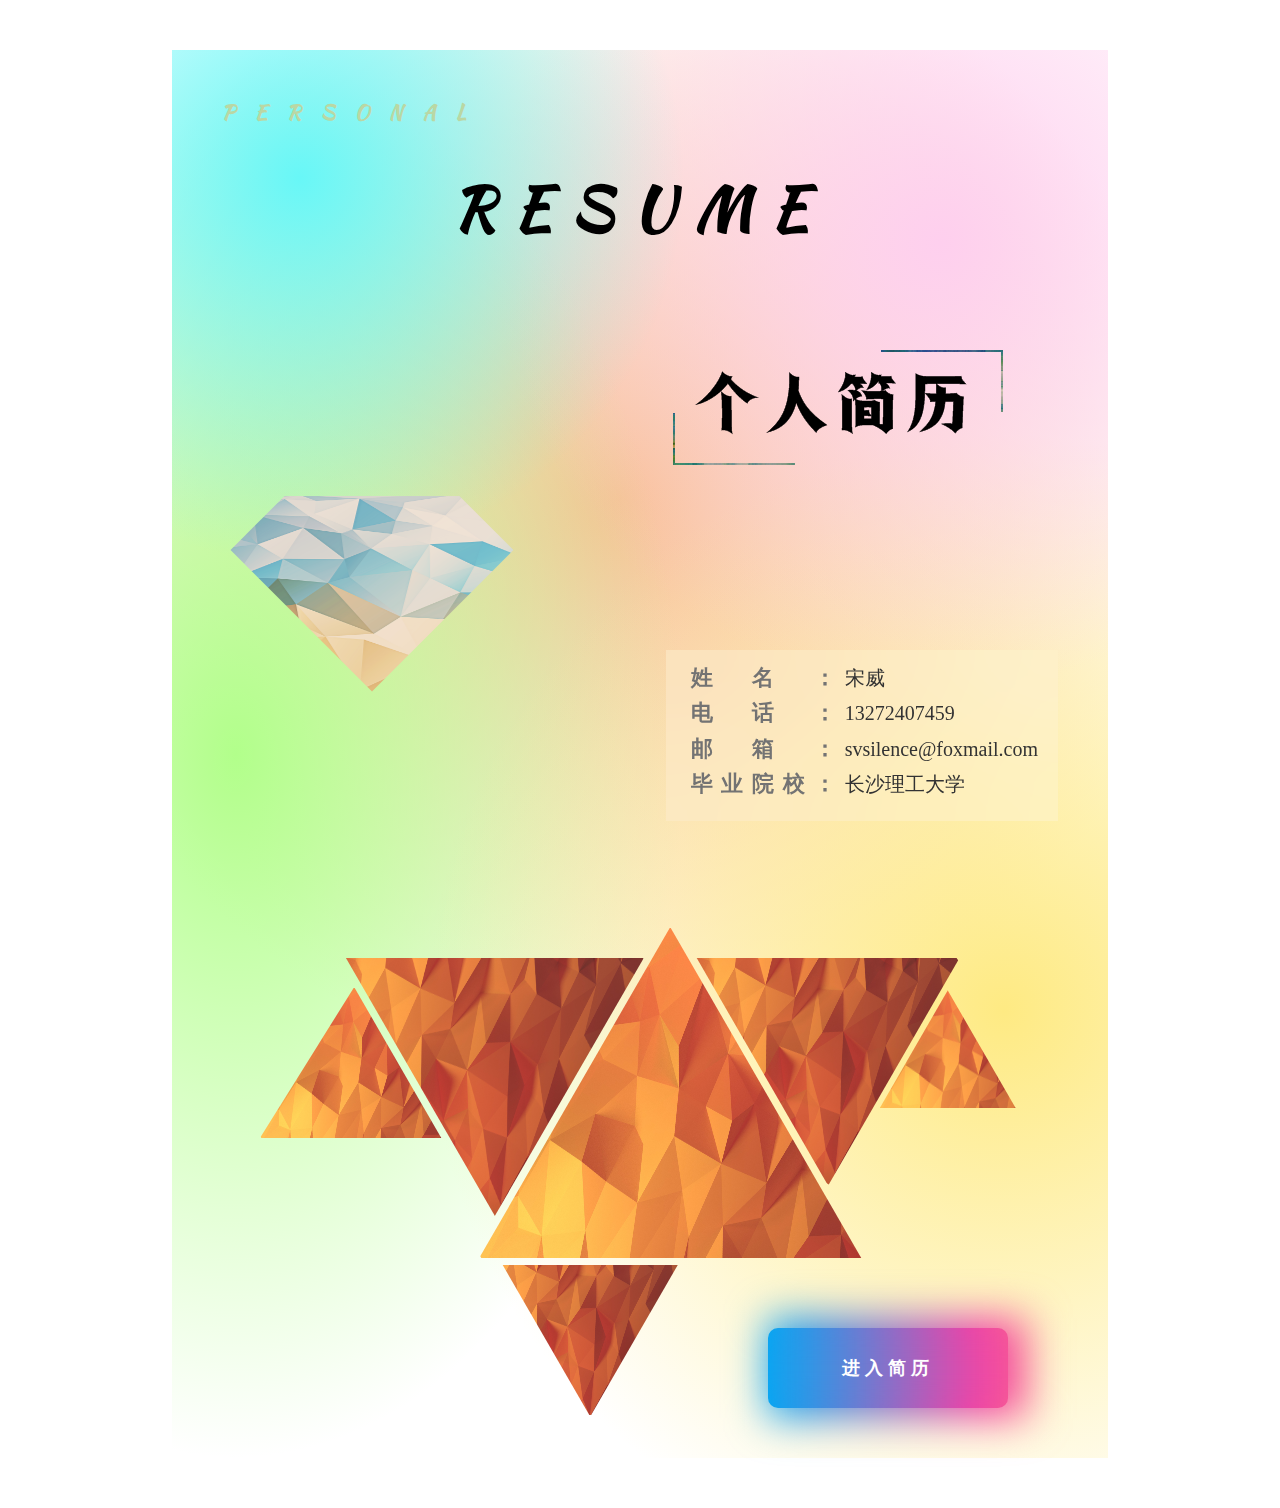
==== index.html @ 96bc14df "图片修改" ====
<html lang="en">
    <head>
        <meta charset="utf-8">
            <meta content="width=device-width, initial-scale=1.0" name="viewport">
                <title>
                    Sv` Resume
                </title>
                <link href="src/image/cat.ico" rel="shortcut icon" type="image/x-icon">
                    <link href="src/css/normalize.css" rel="stylesheet" type="text/css"/>
                    <link href="src/css/homePage.css" rel="stylesheet" type="text/css"/>
                </link>
            </meta>
        </meta>
    </head>
    <body>
        <div class="threeD_module">
            <div class="home_page_module">
                <div class="page_infomation">
                    <div class="img_module">
                        <img alt="resume" class="resume_img" src="src/image/back_image/resume.PNG"/>
                    </div>
                    <div class="hexagon_module">
                        <div class="hexagon_img"></div>
                        <!-- <img src="src/image/back_image/wallhaven-nkjxe6.png" alt="top_back" width="500" height="200" class="hexagon_img"> -->
                    </div>
                    <span id="resume_adj_text">
                        PERSONAL
                    </span>
                    <div id="resume_text">
                        RESUME
                    </div>
                    <div class="introduce_module">
                        <div class="info_module">
                            <span class="info_title">
                                姓名：
                            </span>
                            <span class="info_detail">
                                宋威
                            </span>
                        </div>
                        <div class="info_module">
                            <span class="info_title">
                                电话：
                            </span>
                            <span class="info_detail">
                                13272407459
                            </span>
                        </div>
                        <div class="info_module">
                            <span class="info_title">
                                邮箱：
                            </span>
                            <span class="info_detail">
                                svsilence@foxmail.com
                            </span>
                        </div>
                        <div class="info_module">
                            <span class="info_title">
                                毕业院校：
                            </span>
                            <span class="info_detail">
                                长沙理工大学
                            </span>
                        </div>
                    </div>
                    <div class="triangle_module">
                        <div class="triangle_image_desc_fir">
                            <img class="image_info" height="300" src="src/image/back_image/wallhaven-gjj5ol.jpg" width="300">
                            </img>
                        </div>
                        <div class="triangle_image_desc_sec">
                            <img class="image_info" height="260" src="src/image/back_image/wallhaven-gjj5ol.jpg" width="260">
                            </img>
                        </div>
                        <div class="triangle_image_desc_trd">
                            <img class="image_info" height="200" src="src/image/back_image/wallhaven-gjj5ol.jpg" width="200">
                            </img>
                        </div>
                        <div class="triangle_image_asc_fir">
                            <img class="image_info" height="200" src="src/image/back_image/wallhaven-gjj5ol.jpg" width="200">
                            </img>
                        </div>
                        <div class="triangle_image_asc_sec">
                            <img class="image_info" height="400" src="src/image/back_image/wallhaven-gjj5ol.jpg" width="400">
                            </img>
                        </div>
                        <div class="triangle_image_asc_trd">
                            <img class="image_info" height="170" src="src/image/back_image/wallhaven-gjj5ol.jpg" width="170">
                            </img>
                        </div>
                        <!-- <div class="triangle_fir">
                        </div>
                        <div class="triangle_sec">
                        </div>
                        <div class="triangle_trd">
                        </div>
                        <div class="triangle_fourth">
                        </div>
                        <div class="triangle_fifth">
                        </div>
                        <div class="triangle_sixth">
                        </div> -->
                    </div>
                    <div class="next_page_button">
                        <a href="src/html/resume.html" class="button_text">进入简历</a>
                    </div>
                </div>
            </div>
        </div>
    </body>
    <script type="text/javascript">  
        function createAnimation ( name ) {
            var resume = document.getElementById(name);
            var className = name + '_charactor_animation';
            resume.innerHTML = resume.textContent.replace(/\S/g, "<span class='" + className + "'>$&</span>");
            var domation = document.querySelectorAll('.'+ className);
            domation.forEach((span, index) => {
                span.style.setProperty('--delay', `${0.7-index*0.1}s`);
            })
        }
        createAnimation('resume_text');
        createAnimation('resume_adj_text');
    </script>
    <script type="text/javascript" src="src/js/spacing.js" defer></script>
</html>
---- src/css/homePage.css ----
@font-face{font-family:faceHael;src:url(../image/icon/fontfamily/KaushanScript-Regular.otf);font-weight:400;font-style:normal}@keyframes backgroundImgAnimation{0%{background:url(../image/back_image/wallhaven-nkjxe6.png) no-repeat;background-size:100% 100%}50%{background:url(../image/back_image/wallhaven-4g6pm3.png) no-repeat;background-size:100% 100%}100%{background:url(../image/back_image/wallhaven-0jpxym.png) no-repeat;background-size:100% 100%}}@keyframes lightAnimation{0%{background-position:0}50%{background-position:100%}100%{background-position:0}}@keyframes TextJumpAnimation{0%,100%{transform:translateY(0px) rotateY(0deg)}50%{transform:translateY(-20px) rotateY(90deg)}}@keyframes TextColorAnimation{0%,100%{color:#ccc;transform:scale(1)}50%{color:#8de946;transform:scale(2.5)}}@keyframes HomePageAnimation{0%,100%{background-size:60vmax 60vmax,70vmax 70vmax,90vmax 90vmax,70vmax 110vmax,90vmax 90vmax;background-position:-20vmax -20vmax,25vmax -20vmax,20vmax 30vmax,-30vmax 0vmax,-10vmax -10vmax}25%{background-size:70vmax 70vmax,80vmax 80vmax,90vmax 90vmax,80vmax 120vmax,100vmax 100vmax;background-position:-25vmax -25vmax,30vmax -10vmax,25vmax 35vmax,-25vmax 5vmax,-5vmax -5vmax}50%{background-size:70vmax 70vmax,80vmax 80vmax,90vmax 90vmax,80vmax 120vmax,100vmax 100vmax;background-position:-20vmax -20vmax,35vmax -5vmax,30vmax 40vmax,-15vmax 15vmax,5vmax 5vmax}75%{background-size:70vmax 70vmax,80vmax 80vmax,90vmax 90vmax,80vmax 120vmax,100vmax 100vmax;background-position:-15vmax -15vmax,40vmax 0vmax,35vmax 45vmax,-10vmax 20vmax,10vmax 10vmax}}.page_infomation{background-image:radial-gradient(closest-side,#68f7f7,rgba(104,247,247,0)),radial-gradient(closest-side,#fecfee,rgba(254,207,238,0)),radial-gradient(closest-side,#feea83,rgba(254,234,131,0)),radial-gradient(closest-side,#b2ff8b,rgba(178,255,139,0)),radial-gradient(closest-side,#f8c093,rgba(248,192,147,0));background-size:60vmax 60vmax,70vmax 70vmax,90vmax 90vmax,70vmax 110vmax,90vmax 90vmax;background-position:-20vmax -20vmax,25vmax -20vmax,20vmax 30vmax,-30vmax 0vmax,-10vmax -10vmax;background-repeat:no-repeat;animation:HomePageAnimation 5s linear infinite;width:936px;height:1408px;margin:50px auto;position:relative}.page_infomation .hexagon_module{width:200px;height:200px;position:absolute;top:400px;left:100px;transform:rotate(45deg);overflow:hidden}.page_infomation .hexagon_module .hexagon_img{width:500px;height:200px;background:url(../image/back_image/wallhaven-nkjxe6.png) no-repeat;background-size:100% 100%;transform:rotate(-45deg) translateX(-40px) translateY(-60px)}.page_infomation .next_page_button{width:240px;height:80px;line-height:80px;text-align:center;border-radius:10px;background:linear-gradient(to right,#03a9f4,#f441a5,#ffeb3b,#03a9f4,#f441a5,#ffeb3b,#03a9f4);background-size:500%;position:absolute;bottom:50px;right:100px;z-index:999}.page_infomation .next_page_button .button_text{font-size:18px;text-decoration:none;color:#fff;letter-spacing:5px;font-weight:700;display:block}.page_infomation .next_page_button:hover{animation:lightAnimation 7s infinite}.page_infomation .next_page_button::before{content:'';display:block;width:260px;height:100px;filter:blur(20px);position:absolute;bottom:-10px;z-index:-5;background:linear-gradient(to right,#03a9f4,#f441a5,#ffeb3b,#03a9f4,#f441a5,#ffeb3b,#03a9f4);background-size:500%}.page_infomation .next_page_button:hover::before{animation:lightAnimation 7s infinite}.page_infomation .img_module{position:absolute;right:100px;top:300px}.page_infomation .img_module::before{content:'';left:15px;bottom:5px;position:absolute;border:2px solid #fff;border-image:url(../image/back_image/wallhaven-w8j226.jpg) 2 2 round;border-top:0;border-right:0;width:120px;height:50px;transition:all 1s}.page_infomation .img_module::after{content:'';right:5px;position:absolute;border:2px solid #fff;border-image:url(../image/back_image/wallhaven-w8j226.jpg) 2 2 round;border-bottom:0;border-left:0;width:120px;height:60px;transition:all 1s}.page_infomation .img_module:hover::before{content:'';left:15px;bottom:5px;position:absolute;border:2px solid #fff;border-image:url(../image/back_image/wallhaven-w8j226.jpg) 2 2 round;border-top:0;border-right:0;width:50px;height:100px;transition:all 1s}.page_infomation .img_module:hover::after{content:'';right:5px;position:absolute;border:2px solid #fff;border-image:url(../image/back_image/wallhaven-w8j226.jpg) 2 2 round;border-bottom:0;border-left:0;width:60px;height:90px;transition:all 1s}.page_infomation #resume_adj_text{display:inline-block;font-family:faceHael;font-size:20px;font-weight:800;letter-spacing:20px;color:#bad7a4;padding:0 50px;margin-bottom:50px}.page_infomation #resume_adj_text::before{content:'';display:block;height:50px}.page_infomation #resume_adj_text:hover .resume_adj_text_charactor_animation{display:inline-block;animation:TextColorAnimation .3s ease-in-out;animation-delay:var(--delay)}.page_infomation #resume_text{width:400px;font-family:faceHael;font-size:60px;font-weight:800;letter-spacing:20px;text-align:center;margin:0 auto;padding-top:0}.page_infomation #resume_text:hover .resume_text_charactor_animation{display:inline-block;animation:TextJumpAnimation .3s ease-in-out;animation-delay:var(--delay)}.page_infomation .introduce_module{position:absolute;top:600px;right:50px;padding:15px 20px 15px 25px;background-color:rgba(255,255,255,.2);-webkit-backdrop-filter:blur(50px);backdrop-filter:blur(50px)}.page_infomation .introduce_module .info_module{margin-bottom:10px}.page_infomation .introduce_module .info_module .info_title{display:inline-block;font-size:22px;width:150px;font-weight:600;letter-spacing:5px;text-align:justify;text-align-last:justify;color:#737373}.page_infomation .introduce_module .info_module .info_detail{font-size:20px;color:#333}.page_infomation .triangle_module{width:80%;height:500px;position:absolute;bottom:0;left:10%}.page_infomation .triangle_module .triangle_image_desc_fir{display:block;overflow:hidden;width:300px;height:260px;transform:skew(30deg,0deg);position:absolute;left:155px}.page_infomation .triangle_module .triangle_image_desc_fir .image_info{transform:skew(-30deg) rotate(30deg) translateX(-172px) translateY(-10px)}.page_infomation .triangle_module .triangle_image_desc_sec{display:block;overflow:hidden;width:260px;height:240px;transform:skew(30deg,0deg);position:absolute;left:500px}.page_infomation .triangle_module .triangle_image_desc_sec .image_info{transform:skew(-30deg) rotate(30deg) translateX(-145px) translateY(-10px)}.page_infomation .triangle_module .triangle_image_desc_trd{display:block;overflow:hidden;width:180px;height:150px;transform:skew(30deg,0deg);position:absolute;left:280px;top:307px}.page_infomation .triangle_module .triangle_image_desc_trd .image_info{transform:skew(-30deg) rotate(30deg) translateX(-135px) translateY(-10px)}.page_infomation .triangle_module .triangle_image_asc_fir{display:block;overflow:hidden;width:180px;height:150px;transform:skew(30deg,0deg);position:absolute;left:-48px;top:30px}.page_infomation .triangle_module .triangle_image_asc_fir .image_info{transform:skew(-30deg) rotate(32deg) translateX(65px) translateY(-10px)}.page_infomation .triangle_module .triangle_image_asc_sec{display:block;overflow:hidden;width:380px;height:330px;transform:skew(30deg,0deg);position:absolute;left:120px;top:-30px}.page_infomation .triangle_module .triangle_image_asc_sec .image_info{transform:skew(-30deg) rotate(30deg) translateX(155px) translateY(-10px)}.page_infomation .triangle_module .triangle_image_asc_trd{display:block;overflow:hidden;width:140px;height:120px;transform:skew(30deg,0deg);position:absolute;right:33px;top:30px}.page_infomation .triangle_module .triangle_image_asc_trd .image_info{transform:skew(-30deg) rotate(30deg) translateX(50px) translateY(-10px)}.page_infomation .triangle_module .triangle_fir{width:0;height:0;border:120px solid red;border-right-width:67.08203932px;border-left-width:67.08203932px;border-right-color:transparent;border-top-color:transparent;border-left-color:transparent;position:absolute;left:65px}.page_infomation .triangle_module .triangle_sec{width:0;height:0;border:200px solid orange;border-right-width:111.80339887px;border-left-width:111.80339887px;border-right-color:transparent;border-bottom-color:transparent;border-left-color:transparent;position:absolute;left:140px;top:110px}.page_infomation .triangle_module .triangle_trd{width:0;height:0;border:260px solid #ff0;border-right-width:145.34441854px;border-left-width:145.34441854px;border-right-color:transparent;border-top-color:transparent;border-left-color:transparent;position:absolute;left:240px;bottom:150px}.page_infomation .triangle_module .triangle_fourth{width:0;height:0;border:170px solid #9acd32;border-right-width:95.03288904px;border-left-width:95.03288904px;border-right-color:transparent;border-bottom-color:transparent;border-left-color:transparent;position:absolute;left:430px;top:150px}.page_infomation .triangle_module .triangle_fifth{width:0;height:0;border:80px solid green;border-right-width:44.72135955px;border-left-width:44.72135955px;border-right-color:transparent;border-top-color:transparent;border-left-color:transparent;position:absolute;left:570px;top:100px}.page_infomation .triangle_module .triangle_sixth{width:0;height:0;border:120px solid #6cf;border-right-width:67.08203932px;border-left-width:67.08203932px;border-right-color:transparent;border-bottom-color:transparent;border-left-color:transparent;position:absolute;left:260px;top:360px}
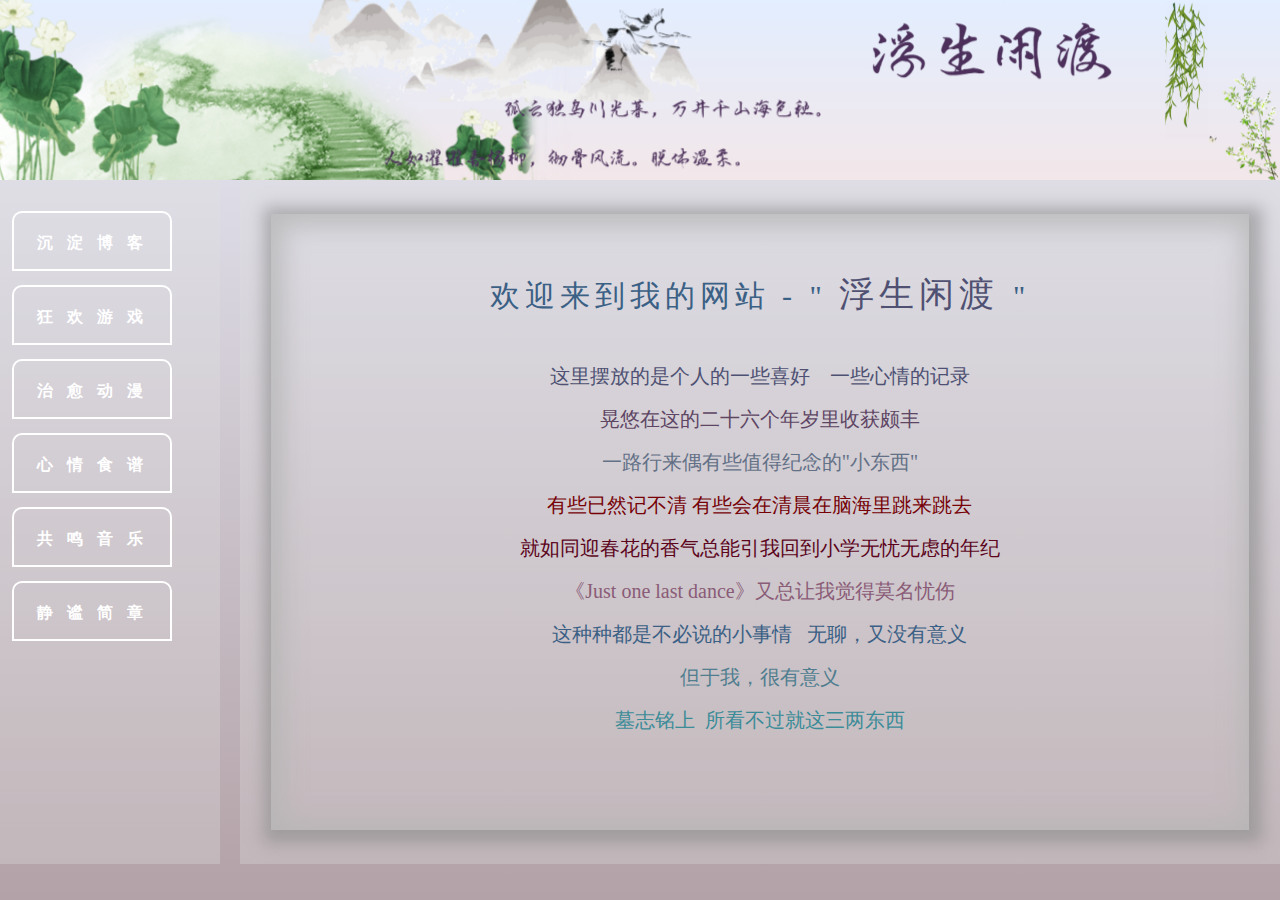
==== commit 5b625bc8: "跳转链接修改" ====
--- a/index.html
+++ b/index.html
@@ -6,120 +6,799 @@
                     Sv` Resume
                 </title>
                 <link href="src/image/cat.ico" rel="shortcut icon" type="image/x-icon">
-                    <link href="src/css/normalize.css" rel="stylesheet" type="text/css"/>
-                    <link href="src/css/homePage.css" rel="stylesheet" type="text/css"/>
                 </link>
+                <link href="src/css/normalize.css" rel="stylesheet" type="text/css"/>
+                <link href="src/css/common.css" rel="stylesheet" type="text/css"/>
+                <link href="src/css/main.css" rel="stylesheet" type="text/css"/>
             </meta>
         </meta>
     </head>
     <body>
-        <div class="threeD_module">
-            <div class="home_page_module">
-                <div class="page_infomation">
-                    <div class="img_module">
-                        <img alt="resume" class="resume_img" src="src/image/back_image/resume.PNG"/>
-                    </div>
-                    <div class="hexagon_module">
-                        <div class="hexagon_img"></div>
-                        <!-- <img src="src/image/back_image/wallhaven-nkjxe6.png" alt="top_back" width="500" height="200" class="hexagon_img"> -->
-                    </div>
-                    <span id="resume_adj_text">
-                        PERSONAL
-                    </span>
-                    <div id="resume_text">
-                        RESUME
-                    </div>
-                    <div class="introduce_module">
-                        <div class="info_module">
-                            <span class="info_title">
-                                姓名：
-                            </span>
-                            <span class="info_detail">
-                                宋威
-                            </span>
+        <div class="main" id="mainpage">
+            <div class="full_module">
+                <div class="top_module">
+                    <div class="navigation_module" id="title_box">
+                        <div class="describe_box center_box" onclick="scaleSmall(2)" ondblclick="scaleBig(2)">
+                            <div class="web_title_juanzhou_close">
+                            </div>
+                            <div class="web_title_road">
+                            </div>
+                            <div class="mohu">
+                            </div>
+                            <div class="web_title_mountain">
+                            </div>
+                            <div class="web_title_crane">
+                            </div>
+                            <div class="web_title_willow">
+                            </div>
+                            <div class="web_title_love_poem">
+                            </div>
+                            <div class="web_title_websidename">
+                            </div>
+                            <div class="web_title_small_tree">
+                            </div>
+                            <div class="web_title_close" onclick="rotatePainting(2)">
+                            </div>
+                            <div class="web_title_juanzhou_open" id="juanzhou">
+                            </div>
                         </div>
-                        <div class="info_module">
-                            <span class="info_title">
-                                电话：
-                            </span>
-                            <span class="info_detail">
-                                13272407459
-                            </span>
+                        <div class="describe_box right_box" onclick="scaleSmall(3)" ondblclick="scaleBig(3)">
+                            <div class="web_title_juanzhou_close">
+                            </div>
+                            <div class="wood_desk">
+                            </div>
+                            <div class="web_title_village">
+                            </div>
+                            <div class="web_title_moon">
+                            </div>
+                            <div alt="aestheticism" class="web_title_man" src="src/image/back_image/brush_painting/Aestheticism.png">
+                            </div>
+                            <div class="web_title_sakula">
+                            </div>
+                            <div class="brush_pen">
+                            </div>
+                            <div class="web_title_hometown">
+                            </div>
+                            <div class="web_title_love_poem">
+                            </div>
+                            <div class="web_title_websidename">
+                            </div>
+                            <div class="web_title_close" onclick="rotatePainting(3)">
+                            </div>
+                            <div class="web_title_juanzhou_open" id="juanzhou">
+                            </div>
                         </div>
-                        <div class="info_module">
-                            <span class="info_title">
-                                邮箱：
-                            </span>
-                            <span class="info_detail">
-                                svsilence@foxmail.com
-                            </span>
+                        <div class="describe_box left_box" onclick="scaleSmall(1)" ondblclick="scaleBig(1)">
+                            <div class="web_title_juanzhou_close">
+                            </div>
+                            <div class="web_title_brige">
+                            </div>
+                            <div class="web_title_bunble">
+                            </div>
+                            <div class="web_title_love_poem">
+                            </div>
+                            <div class="web_title_websidename">
+                            </div>
+                            <div class="web_title_close" onclick="rotatePainting(1)">
+                            </div>
+                            <div class="web_title_juanzhou_open" id="juanzhou">
+                            </div>
                         </div>
-                        <div class="info_module">
-                            <span class="info_title">
-                                毕业院校：
-                            </span>
-                            <span class="info_detail">
-                                长沙理工大学
-                            </span>
-                        </div>
-                    </div>
-                    <div class="triangle_module">
-                        <div class="triangle_image_desc_fir">
-                            <img class="image_info" height="300" src="src/image/back_image/wallhaven-gjj5ol.jpg" width="300">
-                            </img>
-                        </div>
-                        <div class="triangle_image_desc_sec">
-                            <img class="image_info" height="260" src="src/image/back_image/wallhaven-gjj5ol.jpg" width="260">
-                            </img>
-                        </div>
-                        <div class="triangle_image_desc_trd">
-                            <img class="image_info" height="200" src="src/image/back_image/wallhaven-gjj5ol.jpg" width="200">
-                            </img>
-                        </div>
-                        <div class="triangle_image_asc_fir">
-                            <img class="image_info" height="200" src="src/image/back_image/wallhaven-gjj5ol.jpg" width="200">
-                            </img>
-                        </div>
-                        <div class="triangle_image_asc_sec">
-                            <img class="image_info" height="400" src="src/image/back_image/wallhaven-gjj5ol.jpg" width="400">
-                            </img>
-                        </div>
-                        <div class="triangle_image_asc_trd">
-                            <img class="image_info" height="170" src="src/image/back_image/wallhaven-gjj5ol.jpg" width="170">
-                            </img>
-                        </div>
-                        <!-- <div class="triangle_fir">
-                        </div>
-                        <div class="triangle_sec">
-                        </div>
-                        <div class="triangle_trd">
-                        </div>
-                        <div class="triangle_fourth">
-                        </div>
-                        <div class="triangle_fifth">
-                        </div>
-                        <div class="triangle_sixth">
+                        <!-- <div class="wavebox">
+                            <div class="wave wave1"></div>
+                            <div class="wave wave2"></div>
+                            <div class="wave wave3"></div>
+                            <div class="wave wave4"></div>
+                        </div> -->
+                        <!-- -->
+                        <!--                        <div class="hello_box special_box">
+                            <div class="wood_desk">
+
+                            </div>
+                            <img class="web_title_moon" src="src/image/back_image/brush_painting/moon.png" alt="moon">
+                            <img class="web_title_man" src="src/image/back_image/brush_painting/Aestheticism.png" alt="aestheticism">
+                            <img class="web_title_sakula" src="src/image/back_image/brush_painting/sakula.png" alt="sakula">
+                            <div class="brush_pen"></div>
+
+                            <div class="mohu"></div>
+                        </div>                      
+                        <div class="welcome_box">
+                            <div class="wood_desk">
+
+                            </div>
+                            <img class="web_title_moon" src="src/image/back_image/brush_painting/moon.png" alt="moon">
+                            <img class="web_title_man" src="src/image/back_image/brush_painting/Aestheticism.png" alt="aestheticism">
+                            <img class="web_title_sakula" src="src/image/back_image/brush_painting/sakula.png" alt="sakula">
+                            <div class="brush_pen"></div>
+
+                            <div class="mohu"></div>
                         </div> -->
                     </div>
-                    <div class="next_page_button">
-                        <a href="src/html/resume.html" class="button_text">进入简历</a>
+                </div>
+                <div class="center_module" id="bubble_module">
+                    <div class="left_module">
+                        <ul class="left_bar">
+                            <li class="left_bar_box" id="boke_bar" onclick="showBox('boke')">
+                                <span class="text_transformation" style="--ani-delay: .2s">
+                                    沉
+                                </span>
+                                <span class="text_transformation" style="--ani-delay: .4s">
+                                    淀
+                                </span>
+                                <span class="text_transformation" style="--ani-delay: .6s">
+                                    博
+                                </span>
+                                <span class="text_transformation" style="--ani-delay: .8s">
+                                    客
+                                </span>
+                            </li>
+                            <li class="left_bar_box" id="game_bar" onclick="showBox('game')">
+                                <span class="text_transformation" style="--ani-delay: .2s">
+                                    狂
+                                </span>
+                                <span class="text_transformation" style="--ani-delay: .4s">
+                                    欢
+                                </span>
+                                <span class="text_transformation" style="--ani-delay: .6s">
+                                    游
+                                </span>
+                                <span class="text_transformation" style="--ani-delay: .8s">
+                                    戏
+                                </span>
+                            </li>
+                            <li class="left_bar_box" id="animation_bar" onclick="showBox('animation')">
+                                <span class="text_transformation" style="--ani-delay: .2s">
+                                    治
+                                </span>
+                                <span class="text_transformation" style="--ani-delay: .4s">
+                                    愈
+                                </span>
+                                <span class="text_transformation" style="--ani-delay: .6s">
+                                    动
+                                </span>
+                                <span class="text_transformation" style="--ani-delay: .8s">
+                                    漫
+                                </span>
+                            </li>
+                            <li class="left_bar_box" id="food_bar" onclick="showBox('food')">
+                                <span class="text_transformation" style="--ani-delay: .2s">
+                                    心
+                                </span>
+                                <span class="text_transformation" style="--ani-delay: .4s">
+                                    情
+                                </span>
+                                <span class="text_transformation" style="--ani-delay: .6s">
+                                    食
+                                </span>
+                                <span class="text_transformation" style="--ani-delay: .8s">
+                                    谱
+                                </span>
+                            </li>
+                            <!-- <li class="left_bar_box" id="movie_bar" onclick="showBox('movie')">
+                                <span class="text_transformation" style="--ani-delay: .2s">
+                                    穿
+                                </span>
+                                <span class="text_transformation" style="--ani-delay: .4s">
+                                    梭
+                                </span>
+                                <span class="text_transformation" style="--ani-delay: .6s">
+                                    电
+                                </span>
+                                <span class="text_transformation" style="--ani-delay: .8s">
+                                    影
+                                </span>
+                            </li> -->
+                            <li class="left_bar_box" id="music_bar" onclick="showBox('music')">
+                                <span class="text_transformation" style="--ani-delay: .2s">
+                                    共
+                                </span>
+                                <span class="text_transformation" style="--ani-delay: .4s">
+                                    鸣
+                                </span>
+                                <span class="text_transformation" style="--ani-delay: .6s">
+                                    音
+                                </span>
+                                <span class="text_transformation" style="--ani-delay: .8s">
+                                    乐
+                                </span>
+                            </li>
+                            <!-- <li class="left_bar_box" id="memory_bar" onclick="showBox('memory')">
+                                <span class="text_transformation" style="--ani-delay: .2s">
+                                    回
+                                </span>
+                                <span class="text_transformation" style="--ani-delay: .4s">
+                                    忆
+                                </span>
+                                <span class="text_transformation" style="--ani-delay: .6s">
+                                    往
+                                </span>
+                                <span class="text_transformation" style="--ani-delay: .8s">
+                                    事
+                                </span>
+                            </li> -->
+                            <li class="left_bar_box" id="resume_bar" onclick="showBox('resume')">
+                                <span class="text_transformation" style="--ani-delay: .2s">
+                                    静
+                                </span>
+                                <span class="text_transformation" style="--ani-delay: .4s">
+                                    谧
+                                </span>
+                                <span class="text_transformation" style="--ani-delay: .6s">
+                                    简
+                                </span>
+                                <span class="text_transformation" style="--ani-delay: .8s">
+                                    章
+                                </span>
+                            </li>
+                        </ul>
+                    </div>
+                    <div class="right_module">
+                        <div class="common_box">
+                            <!-- <div class="weather_box">
+                                    <div class="city_info weather_info"><span id="city"></span></div>
+                                    <div id="today_info" class="weather_info"></div>
+                                    <div class="weather_text_info weather_info">天气：<span id="weather" class="detail_info"></span></div>
+                                    <div class="temp_info weather_info">温度：<span id="temp" class="detail_info"></span></div>
+                                    <div class="wind_info weather_info">风力：<span id="wind" class="detail_info"></span></div>
+                                    <div class="wind_speed_info weather_info">风速：<span id="wind_speed" class="detail_info"></span></div>
+                                    <div class="pm_info weather_info">PM值：<span id="pm" class="detail_info"></span></div>
+                                    <div class="humidity_info weather_info">湿度：<span id="humidity" class="detail_info"></span></div>
+                                    <div class="weather_img"  id="weatherimg"></div>
+                                </div>    -->
+                            <div id="default_box">
+                                <span class="webintro welcome">
+                                    欢迎来到我的网站 - "
+                                    <span class="webname">
+                                        浮生闲渡
+                                    </span>
+                                    "
+                                </span>
+                                <br/>
+                                <span class="webintro message">
+                                    这里摆放的是个人的一些喜好    一些心情的记录
+                                </span>
+                                <br/>
+                                <span class="webintro walkaway">
+                                    晃悠在这的二十六个年岁里收获颇丰
+                                </span>
+                                <br/>
+                                <span class="webintro intruduce">
+                                    一路行来偶有些值得纪念的"小东西"
+                                </span>
+                                <br/>
+                                <span class="webintro memory">
+                                    有些已然记不清 有些会在清晨在脑海里跳来跳去
+                                </span>
+                                <br/>
+                                <span class="webintro flower">
+                                    就如同迎春花的香气总能引我回到小学无忧无虑的年纪
+                                </span>
+                                <br/>
+                                <span class="webintro music">
+                                    《Just one last dance》又总让我觉得莫名忧伤
+                                </span>
+                                <br/>
+                                <span class="webintro smallthing">
+                                    这种种都是不必说的小事情   无聊，又没有意义
+                                </span>
+                                <br/>
+                                <span class="webintro mean">
+                                    但于我，很有意义
+                                </span>
+                                <br/>
+                                <span class="webintro afterdeath">
+                                    墓志铭上  所看不过就这三两东西
+                                </span>
+                                <br/>
+                            </div>
+                            <div id="boke_box">
+                                <div class="get_more">
+                                    更多信息
+                                    <span class="iconfont more_icon">
+                                        
+                                    </span>
+                                </div>
+                                <div class="unfinished_work">
+                                    <span class="tips_text" style="--delay: 0s;">
+                                        开
+                                    </span>
+                                    <span class="tips_text" style="--delay: .1s;">
+                                        发
+                                    </span>
+                                    <span class="tips_text" style="--delay: .2s;">
+                                        中
+                                    </span>
+                                    <span class="tips_text" style="--delay: .3s;">
+                                        ·
+                                    </span>
+                                    <span class="tips_text" style="--delay: .4s;">
+                                        ·
+                                    </span>
+                                    <span class="tips_text" style="--delay: .5s;">
+                                        ·
+                                    </span>
+                                    <span class="tips_text" style="--delay: .6s;">
+                                        ·
+                                    </span>
+                                    <span class="tips_text" style="--delay: .7s;">
+                                        ·
+                                    </span>
+                                    <span class="tips_text" style="--delay: .8s;">
+                                        ·
+                                    </span>
+                                </div>
+                            </div>
+                            <div id="game_box">
+                                <div class="same_game_box">
+                                    <div class="common_game genshin_impact_game">
+                                        <div class="genshin_impact_img">
+                                        </div>
+                                    </div>
+                                    <div class="genshin_impact_intro">
+                                        <span class="game_name">
+                                            原神
+                                            <span class="game_name_en">
+                                                (Genshin Impact)
+                                            </span>
+                                        </span>
+                                        <span class="game_detail">
+                                            · 一款开放世界冒险游戏
+                                        </span>
+                                        <span class="game_detail">
+                                            · 剧情丰富，人物刻画精美
+                                        </span>
+                                        <span class="game_detail">
+                                            · 每一帧动画都是绝美的壁纸
+                                        </span>
+                                        <span class="game_detail">
+                                            · 出色的战斗体验
+                                        </span>
+                                        <span class="game_detail">
+                                            · 顶级的音乐团体搭配
+                                        </span>
+                                        <span class="game_detail">
+                                            · 官服全系统账号数据互通
+                                        </span>
+                                        <span class="game_detail">
+                                            · 2021入选国家十大IP
+                                        </span>
+                                        <span class="game_detail">
+                                            · 中国手游未来之光
+                                        </span>
+                                    </div>
+                                    <div class="genshin_impact_beauty">
+                                        <div class="ellipse_img" style="--imgdelay: .2s;">
+                                        </div>
+                                        <div class="ellipse_img" style="--imgdelay: .4s;">
+                                        </div>
+                                        <div class="ellipse_img" style="--imgdelay: .6s;">
+                                        </div>
+                                        <div class="ellipse_img" style="--imgdelay: .8s;">
+                                        </div>
+                                        <div class="ellipse_img" style="--imgdelay: 1.0s;">
+                                        </div>
+                                    </div>
+                                </div>
+                                <div class="same_game_box float_right_box">
+                                    <div class="common_game honkai_impact_game">
+                                        <div class="honkai_impact_img">
+                                        </div>
+                                    </div>
+                                    <div class="honkai_impact_intro">
+                                        <span class="game_name">
+                                            崩坏3
+                                            <span class="game_name_en">
+                                                (Honkai Impact)
+                                            </span>
+                                        </span>
+                                        <span class="game_detail">
+                                            · 角色扮演类动作手游
+                                        </span>
+                                        <span class="game_detail">
+                                            · 建模优秀，动作流畅
+                                        </span>
+                                        <span class="game_detail">
+                                            · 绝赞的打击感
+                                        </span>
+                                        <span class="game_detail">
+                                            · 人物剧情赛高
+                                        </span>
+                                        <span class="game_detail">
+                                            · 同类型手游,无敌!
+                                        </span>
+                                    </div>
+                                    <div class="honkai_impact_beauty">
+                                        <div class="ellipse_desc_img" style="--himgdelay: 1.0s;">
+                                        </div>
+                                        <div class="ellipse_desc_img" style="--himgdelay: .8s;">
+                                        </div>
+                                        <div class="ellipse_desc_img" style="--himgdelay: .6s;">
+                                        </div>
+                                        <div class="ellipse_desc_img" style="--himgdelay: .4s;">
+                                        </div>
+                                        <div class="ellipse_desc_img" style="--himgdelay: .2s;">
+                                        </div>
+                                    </div>
+                                </div>
+                            </div>
+                            <div id="animation_box">
+                                <div class="animations_module">
+                                    <div class="love_animation">
+                                        <picture class="animation_img">
+                                            <source srcset="https://i0.hdslb.com/bfs/bangumi/image/087b862b772ee4e644478a36c757a26db476193d.png@362w_482h_1c" type="image/webp">
+                                                <img class="love_animation_img" src="image.jpg">
+                                                </img>
+                                            </source>
+                                        </picture>
+                                        <div class="love_animation_text">
+                                            <span class="text_title">
+                                                银魂
+                                            </span>
+                                            <span class="text_intro">
+                                                无节操Max！给你爆笑，也给你感动
+                                            </span>
+                                        </div>
+                                    </div>
+                                    <div class="love_animation">
+                                        <picture class="animation_img">
+                                            <source srcset="https://i0.hdslb.com/bfs/bangumi/image/3ec497853b0045ee7099d1e4d4a00552ea3aa12a.png@362w_482h_1c.webp" type="image/webp">
+                                                <img class="love_animation_img" src="image.jpg">
+                                                </img>
+                                            </source>
+                                        </picture>
+                                        <div class="love_animation_text">
+                                            <span class="text_title">
+                                                悠哉日常大王
+                                            </span>
+                                            <span class="text_intro">
+                                                令人安心向往的乡下生活
+                                            </span>
+                                        </div>
+                                    </div>
+                                    <div class="love_animation">
+                                        <picture class="animation_img">
+                                            <source srcset="https://i0.hdslb.com/bfs/bangumi/a4c0e0ccc44fe3949a734f546cf5bb07da925bad.png@362w_482h_1c.webp" type="image/webp">
+                                                <img class="love_animation_img" src="image.jpg">
+                                                </img>
+                                            </source>
+                                        </picture>
+                                        <div class="love_animation_text">
+                                            <span class="text_title">
+                                                关于我转生变成史莱姆这档事
+                                            </span>
+                                            <span class="text_intro">
+                                                “我是无害的史莱姆哦~”
+                                            </span>
+                                        </div>
+                                    </div>
+                                    <div class="love_animation">
+                                        <picture class="animation_img">
+                                            <source srcset="https://i0.hdslb.com/bfs/bangumi/image/c72a95c3cae82f58f8fa25facd40960aa2003d26.png@362w_482h_1c.webp" type="image/webp">
+                                                <img class="love_animation_img" src="image.jpg">
+                                                </img>
+                                            </source>
+                                        </picture>
+                                        <div class="love_animation_text">
+                                            <span class="text_title">
+                                                小林家的龙女仆
+                                            </span>
+                                            <span class="text_intro">
+                                                蝉在叫，康纳吃掉！
+                                            </span>
+                                        </div>
+                                    </div>
+                                    <div class="love_animation">
+                                        <picture class="animation_img">
+                                            <source srcset="https://i0.hdslb.com/bfs/bangumi/image/4179b4398bad6f92e876e352cae21be7b8ceb8bf.png@362w_482h_1c.webp" type="image/webp">
+                                                <img class="love_animation_img" src="image.jpg">
+                                                </img>
+                                            </source>
+                                        </picture>
+                                        <div class="love_animation_text">
+                                            <span class="text_title">
+                                                鬼灭之刃
+                                            </span>
+                                            <span class="text_intro">
+                                                无惨就该挂太阳底下暴晒
+                                            </span>
+                                        </div>
+                                    </div>
+                                    <div class="love_animation">
+                                        <picture class="animation_img">
+                                            <source srcset="https://i0.hdslb.com/bfs/bangumi/image/aad797f1f0212aba5578a1ed1c992ef1b9ff7c4b.jpg@362w_482h_1c.webp " type="image/webp">
+                                                <img class="love_animation_img" src="image.jpg">
+                                                </img>
+                                            </source>
+                                        </picture>
+                                        <div class="love_animation_text">
+                                            <span class="text_title">
+                                                某科学的超电磁炮
+                                            </span>
+                                            <span class="text_intro">
+                                                “你手中跃动的电光，是我此生不变的信仰”
+                                            </span>
+                                        </div>
+                                    </div>
+                                    <div class="love_animation">
+                                        <picture class="animation_img">
+                                            <source srcset="https://i0.hdslb.com/bfs/bangumi/image/99c549494d9425f6455bd45a151f4d26397d6151.png@362w_482h_1c.webp " type="image/webp">
+                                                <img class="love_animation_img" src="image.jpg">
+                                                </img>
+                                            </source>
+                                        </picture>
+                                        <div class="love_animation_text">
+                                            <span class="text_title">
+                                                夏目友人帐
+                                            </span>
+                                            <span class="text_intro">
+                                                没有人比夏目更温柔
+                                            </span>
+                                        </div>
+                                    </div>
+                                    <div class="love_animation">
+                                        <picture class="animation_img">
+                                            <source srcset="https://i0.hdslb.com/bfs/bangumi/image/8d1200b8c8b795dd3a7baae33afcec42fbd1947c.png@362w_482h_1c.webp " type="image/webp">
+                                                <img class="love_animation_img" src="image.jpg">
+                                                </img>
+                                            </source>
+                                        </picture>
+                                        <div class="love_animation_text">
+                                            <span class="text_title">
+                                                我的青春恋爱物语果然有问题
+                                            </span>
+                                            <span class="text_intro">
+                                                好巧，我的也是
+                                            </span>
+                                        </div>
+                                    </div>
+                                    <div class="love_animation">
+                                        <picture class="animation_img">
+                                            <source srcset="https://puui.qpic.cn/vcover_vt_pic/0/bqjqhd2ym6slani1583399241172/260 " type="image/webp">
+                                                <img class="love_animation_img" src="image.jpg">
+                                                </img>
+                                            </source>
+                                        </picture>
+                                        <div class="love_animation_text">
+                                            <span class="text_title">
+                                                CLANNAD
+                                            </span>
+                                            <span class="text_intro">
+                                                唯一一部不敢二刷的动漫，绷不住
+                                            </span>
+                                        </div>
+                                    </div>
+                                    <div class="love_animation">
+                                        <picture class="animation_img">
+                                            <source srcset="http://puui.qpic.cn/vcover_vt_pic/0/sdp0010051uvxnn1648498670/0 " type="image/webp">
+                                                <img class="love_animation_img" src="image.jpg">
+                                                </img>
+                                            </source>
+                                        </picture>
+                                        <div class="love_animation_text">
+                                            <span class="text_title">
+                                                一拳超人
+                                            </span>
+                                            <span class="text_intro">
+                                                我秃了，也变强了 0.0
+                                            </span>
+                                        </div>
+                                    </div>
+                                    <div class="love_animation">
+                                        <picture class="animation_img">
+                                            <source srcset="http://puui.qpic.cn/vcover_vt_pic/0/lm2gbly4pcycdnh1578023590/220  " type="image/webp">
+                                                <img class="love_animation_img" src="image.jpg">
+                                                </img>
+                                            </source>
+                                        </picture>
+                                        <div class="love_animation_text">
+                                            <span class="text_title">
+                                                Re:从零开始的异世界生活
+                                            </span>
+                                            <span class="text_intro">
+                                                其实这部番叫“死了都要爱”
+                                            </span>
+                                        </div>
+                                    </div>
+                                    <div class="love_animation">
+                                        <picture class="animation_img">
+                                            <source srcset="http://i0.hdslb.com/bfs/bangumi/3004faf93cb5a78aa4d2122e25d914ec8640a273.jpg@362w_482h_1c.webp" type="image/webp">
+                                                <img class="love_animation_img" src="image.jpg">
+                                                </img>
+                                            </source>
+                                        </picture>
+                                        <div class="love_animation_text">
+                                            <span class="text_title">
+                                                男子高中生的日常
+                                            </span>
+                                            <span class="text_intro">
+                                                “风把不好的东西带过来了”
+                                            </span>
+                                        </div>
+                                    </div>
+                                    <div class="love_animation">
+                                        <picture class="animation_img">
+                                            <source srcset="http://i0.hdslb.com/bfs/bangumi/851f979c8ebcc7583a43abd4b786c4e2e66b746b.jpg@362w_482h_1c.webp" type="image/webp">
+                                                <img class="love_animation_img" src="image.jpg">
+                                                </img>
+                                            </source>
+                                        </picture>
+                                        <div class="love_animation_text">
+                                            <span class="text_title">
+                                                OVERLORD
+                                            </span>
+                                            <span class="text_intro">
+                                                没有人性的骨头，与空气斗智斗勇
+                                            </span>
+                                        </div>
+                                    </div>
+                                    <div class="love_animation">
+                                        <picture class="animation_img">
+                                            <source srcset="http://i0.hdslb.com/bfs/bangumi/image/a9497ed9b2ad8fd3b77289734769f81bd3948d75.png@362w_482h_1c.webp" type="image/webp">
+                                                <img class="love_animation_img" src="image.jpg">
+                                                </img>
+                                            </source>
+                                        </picture>
+                                        <div class="love_animation_text">
+                                            <span class="text_title">
+                                                间谍过家家
+                                            </span>
+                                            <span class="text_intro">
+                                                阿尼亚，卡哇伊
+                                            </span>
+                                        </div>
+                                    </div>
+                                </div>
+                            </div>
+                            <div id="food_box">
+                                <div class="food_module">
+                                    <div class="food_demon_topleft">
+                                        <picture class="animation_img">
+                                            <source srcset="https://gimg2.baidu.com/image_search/src=http%3A%2F%2Fwww.tianxin.gov.cn%2Fzwgk8%2Fqtdwxxgkml%2Fqcl%2Fgzdt461%2F202104%2FW020210430591875411610.jpg&refer=http%3A%2F%2Fwww.tianxin.gov.cn&app=2002&size=f9999,10000&q=a80&n=0&g=0n&fmt=auto?sec=1655709387&t=3abdb27ac97346a8a15b55d9d7182733" type="image/webp">
+                                                <img class="love_food_img" src="image.jpg">
+                                                </img>
+                                            </source>
+                                        </picture>
+                                        <div class="food_xueya">
+                                            <span class="food_name">
+                                                永州血鸭
+                                            </span>
+                                            <span class="food_intro">
+                                                口味相当独特的一道菜。配上青椒小米椒，撒上花椒，倒入微量醋和料酒爆炒，出锅后香味扑鼻。回家后餐桌上一定会有的一道菜，下饭必备。就是吃多了上火，小问题~
+                                            </span>
+                                        </div>
+                                    </div>
+                                    <div class="food_demon_topright">
+                                        <picture class="animation_img">
+                                            <source srcset="https://gimg2.baidu.com/image_search/src=http%3A%2F%2Fphoto.tuchong.com%2F15841554%2Ff%2F1033708245.jpg&refer=http%3A%2F%2Fphoto.tuchong.com&app=2002&size=f9999,10000&q=a80&n=0&g=0n&fmt=auto?sec=1655725737&t=b1d4908359921609816160f48d5ee5d8" type="image/webp">
+                                                <img class="love_food_img" src="image.jpg">
+                                                </img>
+                                            </source>
+                                        </picture>
+                                        <div class="food_niurou">
+                                            <span class="food_name">
+                                                铁板牛肉
+                                            </span>
+                                            <span class="food_intro">
+                                                就像名字说的那样，在铁板上炒出来的牛肉。不知道是不是铁板有特殊加成，反正小摊子炒的它就是香一些。小时候最喜欢的一道菜，可惜现在铁板小摊贩被城管到处追着跑，好久没见了
+                                            </span>
+                                        </div>
+                                    </div>
+                                    <div class="food_demon_center">
+                                        <picture class="animation_img">
+                                            <source srcset="https://gimg2.baidu.com/image_search/src=http%3A%2F%2Fimg.alicdn.com%2Fi3%2F3640302349%2FO1CN01BIEnK31TDssIAvsEd_%21%213640302349.jpg&refer=http%3A%2F%2Fimg.alicdn.com&app=2002&size=f9999,10000&q=a80&n=0&g=0n&fmt=auto?sec=1655725636&t=640dc9576acbf2d51a3337a6b9d00c51" type="image/webp">
+                                                <img class="love_food_img" src="image.jpg">
+                                                </img>
+                                            </source>
+                                        </picture>
+                                        <div class="food_donganchicken">
+                                            <span class="food_name">
+                                                东安鸡
+                                            </span>
+                                            <span class="food_intro">
+                                                永州东安的特产。啊对，我就是东安人（doge）。特色是酸酸辣辣的口味，尤其以芦洪市的味道最为正宗。一只分量普遍不会太重，两顿吃完刚刚好。如此油红的一道菜，叫人怎能放得下筷子
+                                            </span>
+                                        </div>
+                                    </div>
+                                    <div class="food_demon_bottomleft">
+                                        <picture class="animation_img">
+                                            <source srcset="https://gimg2.baidu.com/image_search/src=http%3A%2F%2Fphoto.tuchong.com%2F15841554%2Ff%2F385015493.jpg&refer=http%3A%2F%2Fphoto.tuchong.com&app=2002&size=f9999,10000&q=a80&n=0&g=0n&fmt=auto?sec=1655725893&t=30aa4d692bf801c0c2fe5c8627ccbdf6" type="image/webp">
+                                                <img class="love_food_img" src="image.jpg">
+                                                </img>
+                                            </source>
+                                        </picture>
+                                        <div class="food_duojiaofish">
+                                            <span class="food_name">
+                                                剁椒鱼头
+                                            </span>
+                                            <span class="food_intro">
+                                                充满回忆味道的一道菜。初中时期晚上回家偶尔会去楼下的帐篷餐馆吃饭。这是那里的一道招牌菜，每次都必点。剁椒的辣味让人欲罢不能，鱼肉的鲜嫩让你把持不住。最后再加一份面当主食，神仙日子哈
+                                            </span>
+                                        </div>
+                                    </div>
+                                    <div class="food_demon_bottomright">
+                                        <picture class="animation_img">
+                                            <source srcset="https://gimg2.baidu.com/image_search/src=http%3A%2F%2Fp4.itc.cn%2Fq_70%2Fimages03%2F20200708%2F62bfd37f540c45a1b025ac6973ee6742.jpeg&refer=http%3A%2F%2Fp4.itc.cn&app=2002&size=f9999,10000&q=a80&n=0&g=0n&fmt=auto?sec=1655726335&t=d7e0e4a1b29244df881336ea78ee42c2" type="image/webp">
+                                                <img class="love_food_img" src="image.jpg">
+                                                </img>
+                                            </source>
+                                        </picture>
+                                        <div class="food_suanlazhujiao">
+                                            <span class="food_name">
+                                                酸辣猪脚
+                                            </span>
+                                            <span class="food_intro">
+                                                看来我是真喜欢酸辣口味的东西啊。酸辣猪脚是我唯一能吃很多块的猪脚食品。其它的对我都太腻了，不爱吃过于油腻的食物，主要是不下饭的话，我会饿，哈哈哈哈
+                                            </span>
+                                        </div>
+                                    </div>
+                                </div>
+                            </div>
+
+                            <div id="movie_box">
+                            </div>
+                            <div id="music_box">
+                                <div class="music_module">
+                                    <div class="common_page music_module_firpage">
+                                        <div class="fixed_arrow">
+                                            <div class="left_arrow"><div class="special_baseline"><span class="top_line"></span> <span class="bottom_line"></div></div>
+                                            <div class="right_arrow" onclick="turnRightPage(0)"><div class="baseline"><span class="top_line"></span> <span class="bottom_line"></div></div>
+                                        </div>
+                                    </div>
+                                    <div class="common_page music_module_secpage">
+                                        <div class="fixed_arrow">
+                                            <span class="left_arrow" onclick="turnLeftPage(1)"><div class="baseline"><span class="top_line"></span> <span class="bottom_line"></div></span>
+                                            <span class="right_arrow" onclick="turnRightPage(1)"><div class="baseline"><span class="top_line"></span> <span class="bottom_line"></div></span>
+                                        </div>
+                                    </div>
+                                    <div class="common_page music_module_trdpage">
+                                        <div class="fixed_arrow">
+                                            <span class="left_arrow" onclick="turnLeftPage(2)"><div class="baseline"><span class="top_line"></span> <span class="bottom_line"></div></span>
+                                            <span class="right_arrow" onclick="turnRightPage(2)"><div class="baseline"><span class="top_line"></span> <span class="bottom_line"></div></span>
+                                        </div>
+                                    </div>
+                                    <div class="common_page music_module_fourthpage">
+                                        <div class="fixed_arrow">
+                                            <span class="left_arrow" onclick="turnLeftPage(3)"><div class="baseline"><span class="top_line"></span> <span class="bottom_line"></div></span>
+                                            <span class="right_arrow"><div class="special_baseline"><span class="top_line"></span> <span class="bottom_line"></div></span>
+                                        </div>
+                                    </div>
+                                </div>
+                            </div>
+                            <div id="memory_box">
+                            </div>
+                            <div id="resume_box">
+                                <div class="resume_module">
+                                    <div class="resume_title">
+                                        <span class="title_en">
+                                            Resume
+                                        </span>
+                                        <span class="title_cn">
+                                            我的简历
+                                        </span>
+                                        <span class="title_work_year">
+                                            2017.7-2022.2
+                                        </span>
+                                    </div>
+                                    <div class="resume_into">
+                                        <a class="into_button" href="src/html/page.html">
+                                            Got it !
+                                        </a>
+                                    </div>
+                                </div>
+                                <div class="resume_shadow">
+                                </div>
+                            </div>
                     </div>
                 </div>
             </div>
         </div>
+        <div class="bottom_module">
+        </div>
     </body>
-    <script type="text/javascript">  
-        function createAnimation ( name ) {
-            var resume = document.getElementById(name);
-            var className = name + '_charactor_animation';
-            resume.innerHTML = resume.textContent.replace(/\S/g, "<span class='" + className + "'>$&</span>");
-            var domation = document.querySelectorAll('.'+ className);
-            domation.forEach((span, index) => {
-                span.style.setProperty('--delay', `${0.7-index*0.1}s`);
-            })
-        }
-        createAnimation('resume_text');
-        createAnimation('resume_adj_text');
-    </script>
-    <script type="text/javascript" src="src/js/spacing.js" defer></script>
-</html>+</html>
+<script src="https://unpkg.com/axios/dist/axios.min.js">
+</script>
+<script src="src/js/weather.js" type="text/javascript">
+</script>
+<script src="src/js/waterwave.js" type="text/javascript">
+</script>
--- a/src/css/common.css
+++ b/src/css/common.css
@@ -0,0 +1,66 @@
+@font-face {
+    font-family: 'iconfont';
+    src: url('../image/icon/iconfont.woff2?t=1652353265831') format('woff2'), url('../image/icon/iconfont.woff?t=1652353265831') format('woff'), url('../image/icon/iconfont.ttf?t=1652353265831') format('truetype');
+}
+.iconfont {
+    font-family: "iconfont" !important;
+    font-size: 35px;
+    font-style: normal;
+    -webkit-font-smoothing: antialiased;
+    -moz-osx-font-smoothing: grayscale;
+    vertical-align: sub;
+}
+.row_flex {
+    display: flex;
+    flex-direction: row;
+}
+.column_flex {
+    display: flex;
+    flex-direction: column;
+}
+.divide_line_module {
+    margin: 0 20px 10px 20px;
+    height: 20px;
+}
+.divide_line_icon {
+	width: 20%;
+	position: relative;
+	top: -10px;
+}
+.divide_line_left {
+    display: inline-block;
+    width: 40%;
+    height: 15px;
+    border-radius: 15px 0 0 0;
+    border: 3px solid #e75d90;
+    border-left-color: transparent;
+    border-right-color: transparent;
+    border-bottom-color: transparent;
+}
+.divide_line_right {
+    display: inline-block;
+    width: 40%;
+    height: 15px;
+    border-radius: 0 15px 0 0;
+    border: 3px solid #e75d90;
+    border-left-color: transparent;
+    border-right-color: transparent;
+    border-bottom-color: transparent;
+}
+
+.fir_color {
+	border-top-color: #e33f3f;
+}
+.sec_color {
+	border-top-color:  #3caacb;
+}
+.trd_color {
+	border-top-color:  #e75d90;
+}
+
+.colorHighlight {
+	width: 200px;
+	height: 300px;
+	background-color: #ea0049;
+}
+
--- a/src/css/main.css
+++ b/src/css/main.css
@@ -0,0 +1 @@
+@keyframes bubbleAnimation{0%{left:var(--bubble_left);bottom:var(--bubble_top);opacity:1}10%{left:calc(var(--bubble_left) + 5px);bottom:calc(var(--bubble_top) + 70px);opacity:.9}25%{left:calc(var(--bubble_left) + 10px);bottom:calc(var(--bubble_top) + 150px);opacity:.7;border-color:#fafad2;transform:scale(1.1)}50%{left:calc(var(--bubble_left) + 15px);bottom:calc(var(--bubble_top) + 210px);transform:scale(1.2);border-color:#add8e6;opacity:.4}75%{left:calc(var(--bubble_left) + 10px);bottom:calc(var(--bubble_top) + 290px);opacity:.3;border-color:#90ee90;transform:scale(1.1)}100%{border-color:lightgrey;left:calc(var(--bubble_left) + 35px);bottom:calc(var(--bubble_top) + 340px);opacity:0;transform:scale(1.2)}}@keyframes overflowHiddenBox{0%,100%{position:absolute;top:-10px;right:-12px}50%{position:absolute;top:-10px;right:calc(100% - 10px)}}@keyframes centerRotateAnimation{0%{transform:scale3d(0.8,.8,.8) rotate3d(0,1,0,0deg)}50%{transform:scale3d(0.6,.6,.6) rotate3d(0,1,0,-60deg)}100%{transform:scale3d(1,1,1) rotate3d(0,1,0,-120deg)}}@keyframes centerMouseOverAnimation{0%{transform:scale3d(1,1,1) rotate3d(0,1,0,0deg)}100%{transform:scale3d(0.8,.8,.8) rotate3d(0,1,0,0deg)}}@keyframes centerMouseOutAnimation{0%{transform:scale3d(0.8,.8,.8) rotate3d(0,1,0,0deg)}100%{transform:scale3d(1,1,1) rotate3d(0,1,0,0deg)}}@keyframes leftRotateAnimation{0%{transform:scale3d(0.8,.8,.8) rotate3d(0,1,0,120deg)}50%{transform:scale3d(0.6,.6,.6) rotate3d(0,1,0,60deg)}100%{transform:scale3d(1,1,1) rotate3d(0,1,0,0deg)}}@keyframes leftMouseOverAnimation{0%{transform:scale3d(1,1,1) rotate3d(0,1,0,120deg)}100%{transform:scale3d(0.8,.8,.8) rotate3d(0,1,0,120deg)}}@keyframes leftMouseOutAnimation{0%{transform:scale3d(0.8,.8,.8) rotate3d(0,1,0,120deg)}100%{transform:scale3d(1,1,1) rotate3d(0,1,0,120deg)}}@keyframes rightRotateAnimation{0%{transform:scale3d(0.8,.8,.8) rotate3d(0,1,0,-120deg)}50%{transform:scale3d(0.6,.6,.6) rotate3d(0,1,0,0deg)}100%{transform:scale3d(1,1,1) rotate3d(0,1,0,120deg)}}@keyframes rightMouseOverAnimation{0%{transform:scale3d(1,1,1) rotate3d(0,1,0,-120deg)}100%{transform:scale3d(0.8,.8,.8) rotate3d(0,1,0,-120deg)}}@keyframes rightMouseOutAnimation{0%{transform:scale3d(0.8,.8,.8) rotate3d(0,1,0,-120deg)}100%{transform:scale3d(1,1,1) rotate3d(0,1,0,-120deg)}}@keyframes textToggle{0%{transform:translateY(0px)}50%{transform:translateY(-60px)}100%{transform:translateY(0px)}}@keyframes waveAnimation{0%{-webkit-transform:scale(0);transform:scale(0);opacity:.5}100%{-webkit-transform:scale(2);transform:scale(2);opacity:0}}@keyframes opacityAnimation{0%{transform:translateY(-30px);opacity:0}100%{transform:translateY(0);opacity:1}}@keyframes zeroOpacityAnimation{0%{opacity:1;border-radius:8px}100%{opacity:0;border-radius:8px;transform-origin:right top;transform:scale(0.2)}}@keyframes bokeMessagePopup{0%{opacity:0;border:2px solid #fff;border-radius:8px;transform:scale(0.3)}25%{opacity:.3;border:2px solid #fff;border-radius:8px;transform:scale(0.5)}50%{opacity:.5;border:2px solid #fff;border-radius:8px;transform:scale(0.6)}100%{opacity:1;border:2px solid #fff;border-radius:8px;transform:scale(1)}}@keyframes resumeMessagePopup{0%{opacity:0;transform:translateX(220px)}50%{opacity:.5;transform:translateX(100px)}100%{opacity:1;transform:translateX(0px)}}@keyframes resumeModule{0%,100%{transform:rotate3d(0,1,0,35deg)}50%{transform:rotate3d(0,1,0,35deg) translateY(-40px)}}@keyframes resumeShadowModule{0%,100%{transform:translateX(-50%) rotate3d(0,1,0,35deg) rotate3d(1,0,0,-90deg) translate3d(0,20px,20px)}50%{transform:translateX(-50%) rotate3d(0,1,0,35deg) rotate3d(1,0,0,-90deg) translate3d(0,20px,20px) scale(1.05)}}.main{width:100vw;height:100%;background:linear-gradient(to bottom,#e8ebf7,#b3a2a7);background-attachment:fixed;overflow:hidden}.main .full_module{width:100vw;height:100%;display:flex;flex-direction:column}.main .full_module .top_module{width:100vw;height:180px;overflow:hidden;box-shadow:1px 1px 15px 2px #fff inset;perspective:1000vw;perspective-origin:center center;backface-visibility:hidden;cursor:pointer}.main .full_module .top_module .navigation_module{width:100vw;height:inherit;transform-style:preserve-3d;perspective-origin:center center}.main .full_module .top_module .navigation_module .right_box{height:inherit;background-image:linear-gradient(to top,#dfe9f3 0,#fff 100%);width:100%;position:absolute;left:0;top:0;transform-origin:right center;transform:translateZ(29vw) rotateY(300deg)}.main .full_module .top_module .navigation_module .right_box .web_title_close{width:60px;height:150px;background:url(../image/back_image/brush_painting/closepainting.png) no-repeat;background-position:50% 100%;background-size:cover;position:absolute;left:-120px;top:50%;border:1px solid #A3C0D0;border-radius:8px;transform:translateY(-50%) scale(0.5);z-index:10;opacity:0;transition:all 1s}.main .full_module .top_module .navigation_module .right_box .web_title_close:before{content:'';display:block;position:absolute;width:50px;height:180px;left:-50px;top:50%;transform:translateY(-50%)}.main .full_module .top_module .navigation_module .right_box:hover .web_title_close{opacity:1;transform:translateY(-50%) rotateY(180deg) scaleY(1);transition:all 1s}.main .full_module .top_module .navigation_module .right_box .wood_desk{position:absolute;right:290px;bottom:20px;width:100px;height:70px;background:url(../image/back_image/brush_painting/wood_desk.png) no-repeat;background-size:cover}.main .full_module .top_module .navigation_module .right_box .web_title_love_poem{position:absolute;right:590px;top:20px;width:500px;height:90px;background:url(../image/back_image/brush_painting/short_love_poem.png) no-repeat;background-size:contain;transform:rotateY(180deg)}.main .full_module .top_module .navigation_module .right_box .web_title_websidename{position:absolute;left:150px;top:20px;width:500px;height:90px;background:url(../image/back_image/logo/blue_logo.png) no-repeat;background-size:contain;transform:rotateY(180deg)}.main .full_module .top_module .navigation_module .right_box .brush_pen{position:absolute;right:80px;bottom:0;width:150px;height:100px;background:url(../image/back_image/brush_painting/brush_pen.png) no-repeat;background-size:cover}.main .full_module .top_module .navigation_module .right_box .web_title_man{background:url(../image/back_image/brush_painting/Aestheticism.png) no-repeat;background-size:cover;background-position:10px 40px;width:100px;height:140px;position:absolute;right:220px;bottom:0}.main .full_module .top_module .navigation_module .right_box .web_title_hometown{background:url(../image/back_image/brush_painting/blossom.png) no-repeat;background-size:cover;width:200px;height:180px;position:absolute;left:0;bottom:0}.main .full_module .top_module .navigation_module .right_box .web_title_moon{background:url(../image/back_image/brush_painting/moon.png) no-repeat;background-size:cover;width:140px;height:220px;position:absolute;right:0;top:-40px;transform:rotateY(180deg)}.main .full_module .top_module .navigation_module .right_box .web_title_sakula{background:url(../image/back_image/brush_painting/sakula.png) no-repeat;background-size:cover;width:70px;height:130px;position:absolute;right:200px;top:0}.main .full_module .top_module .navigation_module .right_box .web_title{width:400px;height:180px}.main .full_module .top_module .navigation_module .left_box{height:inherit;width:100%;position:absolute;left:0;top:0;transform-origin:left center;background-image:linear-gradient(to bottom,#f9f7e9,#fff);transform:translateZ(29vw) rotateY(-300deg)}.main .full_module .top_module .navigation_module .left_box .web_title_brige{background:url(../image/back_image/brush_painting/background_brige.png) no-repeat;background-size:cover;width:650px;height:180px;position:absolute;right:0;bottom:0}.main .full_module .top_module .navigation_module .left_box .web_title_love_poem{position:absolute;left:500px;bottom:0;width:500px;height:90px;background:url(../image/back_image/brush_painting/short_miss_poem.png) no-repeat;background-size:contain;transform:rotateY(180deg)}.main .full_module .top_module .navigation_module .left_box .web_title_websidename{position:absolute;left:150px;top:0;width:300px;height:90px;background:url(../image/back_image/logo/pink_logo.png) no-repeat;background-size:contain;transform:rotateY(180deg)}.main .full_module .top_module .navigation_module .left_box .web_title_close{width:60px;height:150px;background:url(../image/back_image/brush_painting/closepainting.png) no-repeat;background-position:50% 100%;background-size:cover;position:absolute;left:-120px;top:50%;border:1px solid #A3C0D0;border-radius:8px;transform:translateY(-50%) scale(0.5);z-index:10;opacity:0;transition:all 1s}.main .full_module .top_module .navigation_module .left_box .web_title_close:before{content:'';display:block;position:absolute;width:50px;height:180px;left:-50px;top:50%;transform:translateY(-50%)}.main .full_module .top_module .navigation_module .left_box:hover .web_title_close{opacity:1;transform:translateY(-50%) rotateY(180deg) scaleY(1);transition:all 1s}.main .full_module .top_module .navigation_module .center_box{transform:translateZ(29vw);background-image:linear-gradient(to top,#f3e7e9 0,#e3eeff 99%,#e3eeff 100%)}.main .full_module .top_module .navigation_module .center_box .web_title_love_poem{position:absolute;right:400px;bottom:0;width:500px;height:90px;background:url(../image/back_image/brush_painting/short_like_poem.png) no-repeat;background-size:cover}.main .full_module .top_module .navigation_module .center_box .web_title_websidename{position:absolute;right:150px;top:0;width:300px;height:90px;background:url(../image/back_image/logo/lightpurple_logo.png) no-repeat;background-size:contain}.main .full_module .top_module .navigation_module .center_box .web_title_close{width:60px;height:150px;background:url(../image/back_image/brush_painting/closepainting.png) no-repeat;background-position:50% 100%;background-size:cover;position:absolute;right:-120px;top:50%;border:1px solid #A3C0D0;border-radius:8px;transform:translateY(-50%) scale(0.5);z-index:10;opacity:0;transition:all 1s}.main .full_module .top_module .navigation_module .center_box .web_title_close:before{content:'';display:block;position:absolute;width:50px;height:180px;left:-50px;top:50%;transform:translateY(-50%)}.main .full_module .top_module .navigation_module .center_box:hover .web_title_close{opacity:1;transform:translateY(-50%) scaleY(1);transition:all 1s}.main .full_module .top_module .navigation_module .describe_box{height:inherit;margin:0 auto;width:100%;position:absolute;border-top:1px solid #fff;border-bottom:1px solid #fff;left:0;top:0}.main .full_module .top_module .navigation_module .describe_box .web_title_juanzhou_close{position:absolute;top:-10px;left:-12px;height:200px;width:12px;background:url(../image/back_image/brush_painting/juanzhou.png) no-repeat;background-size:cover}.main .full_module .top_module .navigation_module .describe_box .web_title_juanzhou_open{position:absolute;top:-10px;right:-12px;height:200px;width:12px;background:url(../image/back_image/brush_painting/juanzhou.png) no-repeat;background-size:cover;background-position:100% 100%}.main .full_module .top_module .navigation_module .describe_box .mohu{position:absolute;width:30px;height:180px;left:530px;bottom:-5px;background-image:linear-gradient(to top,#f3e7e9 0,#e3eeff 99%,#e3eeff 100%);filter:blur(5px)}.main .full_module .top_module .navigation_module .describe_box .web_title_road{background:url(../image/back_image/brush_painting/road.png) no-repeat;background-size:cover;background-position:0 60%;width:550px;height:240px;position:absolute;left:0;bottom:-30px}.main .full_module .top_module .navigation_module .describe_box .web_title_mountain{background:url(../image/back_image/brush_painting/mountain.png) no-repeat;background-size:cover;background-position:20% 30%;width:400px;height:100px;position:absolute;left:300px;top:0}.main .full_module .top_module .navigation_module .describe_box .web_title_crane{background:url(../image/back_image/brush_painting/crane.png) no-repeat;background-size:cover;background-position:20% 30%;height:60px;width:110px;position:absolute;left:580px;top:10px}.main .full_module .top_module .navigation_module .describe_box .web_title_village{background:url(../image/back_image/brush_painting/village.png) no-repeat;background-size:cover;background-position:0 60%;width:100px;height:100px;position:absolute;right:400px;top:0}.main .full_module .top_module .navigation_module .describe_box .web_title_bunble{background:url(../image/back_image/brush_painting/peach.png) no-repeat;background-size:cover;background-position:0 60%;width:140px;height:180px;position:absolute;left:0;bottom:0}.main .full_module .top_module .navigation_module .describe_box .web_title_willow{background:url(../image/back_image/brush_painting/willow.png) no-repeat;background-size:cover;background-position:20% 40%;width:80px;height:190px;position:absolute;right:0;top:0;right:50px}.main .full_module .top_module .navigation_module .describe_box .web_title_small_tree{background:url(../image/back_image/brush_painting/small_tree.png) no-repeat;background-size:cover;background-position:0 60%;width:80px;height:110px;position:absolute;bottom:0;right:20px}.main .full_module .center_module{width:inherit;flex:1;overflow:hidden;position:relative;opacity:1}.main .full_module .center_module .left_module{float:left;width:220px;height:95%;background:rgba(225,225,225,.3);z-index:100}.main .full_module .center_module .left_module .left_bar{z-index:99;padding:15px 12px}.main .full_module .center_module .left_module .left_bar .left_bar_box{z-index:99;box-sizing:border-box;margin-bottom:14px;display:block;cursor:pointer;text-align:center;color:#fff;width:160px;height:60px;border:2px solid #fff;border-radius:10px 10px 0 0;line-height:60px;font-weight:700;letter-spacing:5px}.main .full_module .center_module .left_module .left_bar .left_bar_box:hover:nth-child(1){height:100px;line-height:100px;border-radius:10px;background:url(../image/back_image/button/kelly-sikkema-Oz_J_FXKvIs-unsplash.jpg) no-repeat;background-size:cover;transform:perspective(1000px) translateX(40px) scale(1.2);transition:all .8s}.main .full_module .center_module .left_module .left_bar .left_bar_box:hover:nth-child(2){height:100px;line-height:100px;border-radius:10px;background:url(../image/back_image/button/nika-benedictova-_913XLNbMJ0-unsplash.jpg) no-repeat;background-size:cover;transform:perspective(1000px) translateX(40px) scale(1.2);transition:all .8s}.main .full_module .center_module .left_module .left_bar .left_bar_box:hover:nth-child(3){height:100px;line-height:100px;border-radius:10px;background:url(../image/back_image/button/shubham-dhage-R5A_YlcSJwA-unsplash.jpg) no-repeat;background-size:cover;transform:perspective(1000px) translateX(40px) scale(1.2);transition:all .8s}.main .full_module .center_module .left_module .left_bar .left_bar_box:hover:nth-child(4){height:100px;line-height:100px;border-radius:10px;background:url(../image/back_image/button/jamie-street-tb5A-QTI6xg-unsplash.jpg) no-repeat;background-size:cover;transform:perspective(1000px) translateX(40px) scale(1.2);transition:all .8s}.main .full_module .center_module .left_module .left_bar .left_bar_box:hover:nth-child(5){height:100px;line-height:100px;border-radius:10px;background:url(../image/back_image/button/henry-co-21HT36zwLn8-unsplash.jpg) no-repeat;background-size:cover;transform:perspective(1000px) translateX(40px) scale(1.2);transition:all .8s}.main .full_module .center_module .left_module .left_bar .left_bar_box:hover:nth-child(6){height:100px;line-height:100px;border-radius:10px;background:url(../image/back_image/button/firmbee-com-YtQAhNbqa2o-unsplash.jpg) no-repeat;background-size:cover;transform:perspective(1000px) translateX(40px) scale(1.2);transition:all .8s}.main .full_module .center_module .left_module .left_bar .left_bar_box:hover:nth-child(7){height:100px;line-height:100px;border-radius:10px;background:url(../image/back_image/button/mali-desha-CTiqnCCAQlo-unsplash.jpg) no-repeat;background-size:cover;transform:perspective(1000px) translateX(40px) scale(1.2);transition:all .8s}.main .full_module .center_module .left_module .left_bar .left_bar_box:hover:nth-child(8){height:100px;line-height:100px;border-radius:10px;background:url(../image/back_image/button/nastuh-abootalebi-eHD8Y1Znfpk-unsplash.jpg) no-repeat;background-size:cover;transform:perspective(1000px) translateX(40px) scale(1.2);transition:all .8s}.main .full_module .center_module .left_module .left_bar .left_bar_box:hover .text_transformation:nth-child(2n){display:inline-block;transform:rotateY(360deg);transition:all 1s;transition-delay:var(--ani-delay)}.main .full_module .center_module .left_module .left_bar .left_bar_box:hover .text_transformation:nth-child(2n+1){display:inline-block;transform:rotateX(360deg);transition:all 1s;transition-delay:var(--ani-delay)}.main .full_module .center_module .right_module{float:right;width:calc(100% - 240px);height:95%;background:rgba(225,225,225,.3);z-index:99;position:relative}.main .full_module .center_module .right_module .common_box{position:absolute;width:94%;height:90%;top:0;bottom:0;right:0;left:0;margin:auto;box-shadow:3px 3px 15px 10px rgba(137,137,137,.6),3px 3px 25px 10px rgba(181,181,181,.8) inset}.main .full_module .center_module .right_module .common_box .weather_box{padding:10px 15px;height:140px;width:300px;border-radius:20px;background:linear-gradient(to right,#bdc3c7,#2c3e50);position:absolute;right:20px;top:20px;display:grid;grid-template-columns:auto auto;text-align:justify;z-index:99}.main .full_module .center_module .right_module .common_box .weather_box .city_info{margin-left:10px;text-align:center;letter-spacing:3px;font-weight:700}.main .full_module .center_module .right_module .common_box .weather_box .weather_info{font-weight:700;font-size:15px;color:#333;height:28px;line-height:28px;margin-left:10px}.main .full_module .center_module .right_module .common_box .weather_box .weather_info .detail_info{font-weight:500}.main .full_module .center_module .right_module .common_box .weather_box .weather_img{width:40px;height:40px;text-align:center;position:absolute;left:15px;top:5px}.main .full_module .center_module .right_module .common_box .weather_box .weather_img #weather{display:block}.main .full_module .center_module .right_module .common_box #default_box{position:absolute;width:90%;height:90%;border-radius:20%;left:5%;top:5%;padding-top:30px;text-align:center;font-size:20px;color:#3b6085}.main .full_module .center_module .right_module .common_box #default_box .webintro{display:inline-block;margin-bottom:20px}.main .full_module .center_module .right_module .common_box #default_box .message{margin-top:30px;color:#4e5173}.main .full_module .center_module .right_module .common_box #default_box .walkaway{color:#5e4564}.main .full_module .center_module .right_module .common_box #default_box .memory{color:#760207}.main .full_module .center_module .right_module .common_box #default_box .flower{color:#5c051c}.main .full_module .center_module .right_module .common_box #default_box .music{color:#8a5c77}.main .full_module .center_module .right_module .common_box #default_box .intruduce{color:#637187}.main .full_module .center_module .right_module .common_box #default_box .mean{color:#507e8f}.main .full_module .center_module .right_module .common_box #default_box .afterdeath{color:#3c8c98}.main .full_module .center_module .right_module .common_box #default_box .welcome{font-size:30px;letter-spacing:5px}.main .full_module .center_module .right_module .common_box #default_box .welcome .webname{color:#4f5072;font-size:35px}.main .full_module .center_module .right_module .common_box #boke_box{position:absolute;width:90%;height:90%;left:5%;top:5%;margin:0 auto;display:none;opacity:0}.main .full_module .center_module .right_module .common_box #boke_box .unfinished_work{background:0 0;width:100%;height:100%;display:flex;justify-content:center;align-items:center}.main .full_module .center_module .right_module .common_box #boke_box .unfinished_work .tips_text{font-size:25px;margin-right:10px;width:30px;height:30px;display:inline-block;animation:textToggle 1.5s linear infinite;animation-delay:var(--delay)}.main .full_module .center_module .right_module .common_box #game_box{position:absolute;width:90%;height:90%;left:5%;top:5%;display:flex;flex-direction:column;display:none;opacity:0}.main .full_module .center_module .right_module .common_box #game_box .float_right_box{position:absolute;right:0}.main .full_module .center_module .right_module .common_box #game_box .same_game_box{width:100%;height:50%;position:relative}.main .full_module .center_module .right_module .common_box #game_box .same_game_box .ellipse_img:nth-child(1){opacity:0;width:100px;height:100%;margin-right:25px;background:url(../image/back_image/game/shenzi.jpg) no-repeat;background-size:cover;border-radius:30px 30px 0 0}.main .full_module .center_module .right_module .common_box #game_box .same_game_box .ellipse_img:nth-child(2){opacity:0;width:100px;height:100%;margin-right:25px;background:url(../image/back_image/game/shenhe.jpg) no-repeat;background-size:cover;background-position:30% 100%;border-radius:30px 30px 0 0}.main .full_module .center_module .right_module .common_box #game_box .same_game_box .ellipse_img:nth-child(3){opacity:0;width:100px;height:100%;margin-right:25px;background:url(../image/back_image/game/leidian.jpg) no-repeat;background-size:cover;background-position:30% 100%;border-radius:30px 30px 0 0}.main .full_module .center_module .right_module .common_box #game_box .same_game_box .ellipse_img:nth-child(4){opacity:0;width:100px;height:100%;margin-right:25px;background:url(../image/back_image/game/daoqi.jpg) no-repeat;background-size:cover;border-radius:30px 30px 0 0}.main .full_module .center_module .right_module .common_box #game_box .same_game_box .ellipse_img:nth-child(5){opacity:0;width:100px;height:100%;margin-right:25px;background:url(../image/back_image/game/shenli.jpg) no-repeat;background-size:cover;background-position:30% 100%;border-radius:30px 30px 0 0}.main .full_module .center_module .right_module .common_box #game_box .same_game_box .genshin_impact_intro:hover+.genshin_impact_beauty{width:calc(100% - 840px);height:100%;position:absolute;right:0;top:0;display:flex;flex-direction:row;flex-wrap:wrap;overflow:hidden}.main .full_module .center_module .right_module .common_box #game_box .same_game_box .genshin_impact_intro:hover+.genshin_impact_beauty .ellipse_img:nth-child(1){opacity:1;width:100px;height:100%;margin-right:25px;background:url(../image/back_image/game/shenzi.jpg) no-repeat;background-size:cover;border-radius:30px 30px 0 0;transform:translateX(20px);transition:all .2s linear;transition-delay:var(--imgdelay)}.main .full_module .center_module .right_module .common_box #game_box .same_game_box .genshin_impact_intro:hover+.genshin_impact_beauty .ellipse_img:nth-child(2){opacity:1;width:100px;height:100%;margin-right:25px;background:url(../image/back_image/game/shenhe.jpg) no-repeat;background-size:cover;background-position:30% 100%;border-radius:30px 30px 0 0;transform:translateX(20px);transition:all .2s linear;transition-delay:var(--imgdelay)}.main .full_module .center_module .right_module .common_box #game_box .same_game_box .genshin_impact_intro:hover+.genshin_impact_beauty .ellipse_img:nth-child(3){opacity:1;width:100px;height:100%;margin-right:25px;background:url(../image/back_image/game/leidian.jpg) no-repeat;background-size:cover;background-position:30% 100%;border-radius:30px 30px 0 0;transform:translateX(20px);transition:all .2s linear;transition-delay:var(--imgdelay)}.main .full_module .center_module .right_module .common_box #game_box .same_game_box .genshin_impact_intro:hover+.genshin_impact_beauty .ellipse_img:nth-child(4){opacity:1;width:100px;height:100%;margin-right:25px;background:url(../image/back_image/game/daoqi.jpg) no-repeat;background-size:cover;border-radius:30px 30px 0 0;transform:translateX(20px);transition:all .2s linear;transition-delay:var(--imgdelay)}.main .full_module .center_module .right_module .common_box #game_box .same_game_box .genshin_impact_intro:hover+.genshin_impact_beauty .ellipse_img:nth-child(5){opacity:1;width:100px;height:100%;margin-right:25px;background:url(../image/back_image/game/shenli.jpg) no-repeat;background-size:cover;background-position:30% 100%;border-radius:30px 30px 0 0;transform:translateX(20px);transition:all .2s linear;transition-delay:var(--imgdelay)}.main .full_module .center_module .right_module .common_box #game_box .same_game_box .genshin_impact_intro{position:absolute;border-radius:12px;height:280px;left:500px;top:0;width:300px;font-size:15px;overflow:hidden;box-shadow:3px 3px 3px 3px #b9b6b6,3px 3px 7px 2px #d1cfcf inset}.main .full_module .center_module .right_module .common_box #game_box .same_game_box .genshin_impact_intro .game_name{margin-top:10px;font-size:25px;letter-spacing:8px;font-weight:700;text-align:center;display:block}.main .full_module .center_module .right_module .common_box #game_box .same_game_box .genshin_impact_intro .game_name .game_name_en{letter-spacing:0;font-size:15px;font-style:italic}.main .full_module .center_module .right_module .common_box #game_box .same_game_box .genshin_impact_intro .game_detail{margin-left:18px;letter-spacing:2px;display:block;margin-top:10px;font-style:italic}.main .full_module .center_module .right_module .common_box #game_box .same_game_box .honkai_impact_beauty .ellipse_desc_img:nth-child(1){opacity:0;width:100px;height:100%;background:url(../image/back_image/game/lita.jpg) no-repeat;background-size:cover;border-radius:30px 30px 0 0}.main .full_module .center_module .right_module .common_box #game_box .same_game_box .honkai_impact_beauty .ellipse_desc_img:nth-child(2){opacity:0;width:100px;height:100%;background:url(../image/back_image/game/jizi.jpg) no-repeat;background-size:cover;margin-left:20px;background-position:30% 100%;border-radius:30px 30px 0 0}.main .full_module .center_module .right_module .common_box #game_box .same_game_box .honkai_impact_beauty .ellipse_desc_img:nth-child(3){opacity:0;width:100px;height:100%;background:url(../image/back_image/game/nvwang.jpg) no-repeat;background-size:cover;margin-left:20px;background-position:30% 100%;border-radius:30px 30px 0 0}.main .full_module .center_module .right_module .common_box #game_box .same_game_box .honkai_impact_beauty .ellipse_desc_img:nth-child(4){opacity:0;width:100px;height:100%;margin-left:20px;background:url(../image/back_image/game/fuhua.jpg) no-repeat;background-size:cover;border-radius:30px 30px 0 0}.main .full_module .center_module .right_module .common_box #game_box .same_game_box .honkai_impact_beauty .ellipse_desc_img:nth-child(5){opacity:0;width:100px;height:100%;background:url(../image/back_image/game/buluoniya.jpg) no-repeat;background-size:cover;margin-left:20px;background-position:30% 100%;border-radius:30px 30px 0 0}.main .full_module .center_module .right_module .common_box #game_box .same_game_box .honkai_impact_intro:hover+.honkai_impact_beauty{width:calc(100% - 900px);height:100%;position:absolute;left:0;top:0;display:flex;flex-direction:row;justify-content:right;flex-wrap:wrap;overflow:hidden}.main .full_module .center_module .right_module .common_box #game_box .same_game_box .honkai_impact_intro:hover+.honkai_impact_beauty .ellipse_desc_img:nth-child(1){width:100px;height:100%;background:url(../image/back_image/game/lita.jpg) no-repeat;background-size:cover;border-radius:30px 30px 0 0;animation:opacityAnimation .2s linear forwards;animation-delay:var(--himgdelay)}.main .full_module .center_module .right_module .common_box #game_box .same_game_box .honkai_impact_intro:hover+.honkai_impact_beauty .ellipse_desc_img:nth-child(2){width:100px;height:100%;background:url(../image/back_image/game/jizi.jpg) no-repeat;background-size:cover;background-position:30% 100%;border-radius:30px 30px 0 0;animation:opacityAnimation .2s linear forwards;animation-delay:var(--himgdelay)}.main .full_module .center_module .right_module .common_box #game_box .same_game_box .honkai_impact_intro:hover+.honkai_impact_beauty .ellipse_desc_img:nth-child(3){width:100px;height:100%;background:url(../image/back_image/game/nvwang.jpg) no-repeat;background-size:cover;background-position:30% 100%;border-radius:30px 30px 0 0;animation:opacityAnimation .2s linear forwards;animation-delay:var(--himgdelay)}.main .full_module .center_module .right_module .common_box #game_box .same_game_box .honkai_impact_intro:hover+.honkai_impact_beauty .ellipse_desc_img:nth-child(4){width:100px;height:100%;background:url(../image/back_image/game/fuhua.jpg) no-repeat;background-size:cover;border-radius:30px 30px 0 0;animation:opacityAnimation .2s linear forwards;animation-delay:var(--himgdelay)}.main .full_module .center_module .right_module .common_box #game_box .same_game_box .honkai_impact_intro:hover+.honkai_impact_beauty .ellipse_desc_img:nth-child(5){width:100px;height:100%;background:url(../image/back_image/game/buluoniya.jpg) no-repeat;background-size:cover;background-position:30% 100%;border-radius:30px 30px 0 0;animation:opacityAnimation .2s linear forwards;animation-delay:var(--himgdelay)}.main .full_module .center_module .right_module .common_box #game_box .same_game_box .honkai_impact_intro{position:absolute;height:200px;right:500px;top:80px;width:350px;border-radius:12px;font-size:15px;overflow:hidden;box-shadow:-3px 3px 3px 3px #b9b6b6,3px 3px 7px 2px #d1cfcf inset}.main .full_module .center_module .right_module .common_box #game_box .same_game_box .honkai_impact_intro .game_name{margin-top:10px;font-size:25px;letter-spacing:8px;font-weight:700;text-align:center;display:block}.main .full_module .center_module .right_module .common_box #game_box .same_game_box .honkai_impact_intro .game_name .game_name_en{letter-spacing:0;font-size:15px;font-style:italic}.main .full_module .center_module .right_module .common_box #game_box .same_game_box .honkai_impact_intro .game_detail{margin-left:18px;letter-spacing:2px;display:block;margin-top:10px;font-style:italic}.main .full_module .center_module .right_module .common_box #game_box .same_game_box .common_game{height:250px;width:425px;background:pink}.main .full_module .center_module .right_module .common_box #game_box .same_game_box .genshin_impact_game{padding:18px;background:url(../image/back_image/game/shadow_er.png) no-repeat;background-size:100% 100%}.main .full_module .center_module .right_module .common_box #game_box .same_game_box .genshin_impact_game .genshin_impact_img{width:100%;height:100%;background:url(../image/back_image/game/genshin_impact.jpg) no-repeat;background-size:100% 100%}.main .full_module .center_module .right_module .common_box #game_box .same_game_box .honkai_impact_game{float:right;margin-top:-25px;margin-right:-20px;background:url(../image/back_image/game/shadow_pio.png) no-repeat;background-size:100% 100%;background-position:100% 100%;padding:23px 40px 32px 10px}.main .full_module .center_module .right_module .common_box #game_box .same_game_box .honkai_impact_game .honkai_impact_img{width:100%;height:100%;margin-top:20px;background:url(../image/back_image/game/honkai_impact.jpg) no-repeat;background-size:100% 100%}.main .full_module .center_module .right_module .common_box #resume_box{position:absolute;width:90%;height:90%;left:5%;top:5%;display:none;opacity:0;margin:0 auto;perspective:2200px;backface-visibility:hidden;transform-style:preserve-3d}.main .full_module .center_module .right_module .common_box #resume_box .resume_module{transform:rotate3d(0,1,0,35deg);height:90%;margin-top:3%;width:380px;background:linear-gradient(to bottom,#e8cbc0,#dbe6f6);margin-left:auto;margin-right:auto;transform-style:preserve-3d}.main .full_module .center_module .right_module .common_box #resume_box .resume_module:hover{animation:resumeModule 2s linear infinite}.main .full_module .center_module .right_module .common_box #resume_box .resume_module:after{content:'前端工程师';padding-top:100px;padding-left:10px;box-sizing:border-box;letter-spacing:20px;display:block;text-align:center;position:absolute;left:0;background:linear-gradient(to bottom,#aa4b6b,#6b6b83,#3b8d99);width:40px;height:100%;transform:rotate3d(0,1,0,-90deg) translate3d(-20px,0,20px)}.main .full_module .center_module .right_module .common_box #resume_box .resume_module .resume_title{position:absolute;font-size:30px;letter-spacing:10px;text-align:center;width:100%;height:150px;padding-top:30px;box-sizing:border-box}.main .full_module .center_module .right_module .common_box #resume_box .resume_module .resume_title .title_cn{display:block;font-size:18px;margin-top:10px}.main .full_module .center_module .right_module .common_box #resume_box .resume_module .resume_title .title_work_year{display:block;letter-spacing:3px;font-size:11px;text-align:right;margin-right:10px;margin-top:30px}.main .full_module .center_module .right_module .common_box #resume_box .resume_module .resume_into{position:absolute;bottom:150px;width:100%;cursor:pointer}.main .full_module .center_module .right_module .common_box #resume_box .resume_module .resume_into .into_button{text-decoration:none;text-align:center;display:block;margin:0 auto;height:40px;line-height:40px;border-radius:8px;width:100px;background:#e7f2f1}.main .full_module .center_module .right_module .common_box #resume_box .resume_module:hover+.resume_shadow{display:block;position:absolute;left:50%;bottom:0;background:lightgrey;width:380px;height:60px;animation:resumeShadowModule 2s linear infinite}.main .full_module .center_module .right_module .common_box #animation_box{position:absolute;width:90%;height:90%;left:5%;top:5%;display:flex;flex-direction:row;overflow-y:auto;opacity:0;display:none}.main .full_module .center_module .right_module .common_box #animation_box::-webkit-scrollbar{width:4px;height:4px}.main .full_module .center_module .right_module .common_box #animation_box::-webkit-scrollbar-thumb{border-radius:5px;-webkit-box-shadow:inset 0 0 5px rgba(0,0,0,.2);background:rgba(0,0,0,.2)}.main .full_module .center_module .right_module .common_box #animation_box::-webkit-scrollbar-track{-webkit-box-shadow:inset 0 0 5px rgba(0,0,0,.2);border-radius:0;background:rgba(0,0,0,.1)}.main .full_module .center_module .right_module .common_box #animation_box .animations_module{width:100%;height:100%;display:flex;flex-direction:row;flex-wrap:wrap;justify-content:flex-start}.main .full_module .center_module .right_module .common_box #animation_box .animations_module .love_animation{width:200px;height:330px;margin-bottom:30px;margin-right:15px}.main .full_module .center_module .right_module .common_box #animation_box .animations_module .love_animation .love_animation_img{width:200px;height:270px;border-radius:5px}.main .full_module .center_module .right_module .common_box #animation_box .animations_module .love_animation .love_animation_text{width:200px;height:60px;text-align:left;overflow:hidden}.main .full_module .center_module .right_module .common_box #animation_box .animations_module .love_animation .love_animation_text .text_title{margin-top:10px;display:block;line-height:25px;font-size:16px;letter-spacing:1px;font-weight:700}.main .full_module .center_module .right_module .common_box #animation_box .animations_module .love_animation .love_animation_text .text_intro{margin-top:5px;height:16px;width:200px;display:block;font-size:13px;color:#434141;text-overflow:ellipsis;overflow:hidden;white-space:nowrap}.main .full_module .center_module .right_module .common_box #food_box{position:absolute;width:90%;height:90%;left:5%;top:5%;opacity:0;display:none}.main .full_module .center_module .right_module .common_box #food_box .food_module .love_food_img{width:100%;border-radius:5px}.main .full_module .center_module .right_module .common_box #food_box .food_module .food_demon_topleft{width:15%;padding-bottom:15%;height:0;position:absolute;top:0;left:0}.main .full_module .center_module .right_module .common_box #food_box .food_module .food_demon_topleft .food_xueya{top:0;right:-210%;position:absolute;border-radius:5px;width:200%;padding-bottom:20%;box-shadow:-3px 3px 3px 3px #b9b6b6,3px 3px 7px 2px #d1cfcf inset}.main .full_module .center_module .right_module .common_box #food_box .food_module .food_demon_topleft .food_xueya .food_name{text-align:center;display:block;width:100%;font-weight:700;font-size:16px;margin:8px auto;letter-spacing:3px}.main .full_module .center_module .right_module .common_box #food_box .food_module .food_demon_topleft .food_xueya .food_intro{display:block;margin:auto 10px;line-height:20px;font-size:13px;color:#6e6d6d}.main .full_module .center_module .right_module .common_box #food_box .food_module .food_demon_topright{width:15%;padding-bottom:10%;height:0;position:absolute;top:0;right:0}.main .full_module .center_module .right_module .common_box #food_box .food_module .food_demon_topright .food_niurou{top:0;left:-210%;position:absolute;border-radius:5px;width:200%;padding-bottom:20%;box-shadow:-3px 3px 3px 3px #b9b6b6,3px 3px 7px 2px #d1cfcf inset}.main .full_module .center_module .right_module .common_box #food_box .food_module .food_demon_topright .food_niurou .food_name{text-align:center;display:block;width:100%;font-weight:700;font-size:16px;margin:8px auto;letter-spacing:3px}.main .full_module .center_module .right_module .common_box #food_box .food_module .food_demon_topright .food_niurou .food_intro{display:block;margin:auto 10px;line-height:20px;font-size:13px;color:#6e6d6d}.main .full_module .center_module .right_module .common_box #food_box .food_module .food_demon_center{width:15%;padding-bottom:10%;height:0;position:absolute;top:30%;left:30%}.main .full_module .center_module .right_module .common_box #food_box .food_module .food_demon_center .food_donganchicken{top:40px;right:-210%;position:absolute;border-radius:5px;width:200%;padding-bottom:20%;box-shadow:-3px 3px 3px 3px #b9b6b6,3px 3px 7px 2px #d1cfcf inset}.main .full_module .center_module .right_module .common_box #food_box .food_module .food_demon_center .food_donganchicken .food_name{text-align:center;display:block;width:100%;font-weight:700;font-size:16px;margin:8px auto;letter-spacing:3px}.main .full_module .center_module .right_module .common_box #food_box .food_module .food_demon_center .food_donganchicken .food_intro{display:block;margin:auto 10px;line-height:20px;font-size:13px;color:#6e6d6d}.main .full_module .center_module .right_module .common_box #food_box .food_module .food_demon_bottomleft{width:15%;padding-bottom:10%;height:0;position:absolute;bottom:30px;left:0}.main .full_module .center_module .right_module .common_box #food_box .food_module .food_demon_bottomleft .food_duojiaofish{top:0;right:-210%;position:absolute;border-radius:5px;width:200%;padding-bottom:20%;box-shadow:-3px 3px 3px 3px #b9b6b6,3px 3px 7px 2px #d1cfcf inset}.main .full_module .center_module .right_module .common_box #food_box .food_module .food_demon_bottomleft .food_duojiaofish .food_name{text-align:center;display:block;width:100%;font-weight:700;font-size:16px;margin:8px auto;letter-spacing:3px}.main .full_module .center_module .right_module .common_box #food_box .food_module .food_demon_bottomleft .food_duojiaofish .food_intro{display:block;margin:auto 10px;line-height:20px;font-size:13px;color:#6e6d6d}.main .full_module .center_module .right_module .common_box #food_box .food_module .food_demon_bottomright{width:15%;padding-bottom:10%;height:0;position:absolute;bottom:30px;right:0}.main .full_module .center_module .right_module .common_box #food_box .food_module .food_demon_bottomright .food_suanlazhujiao{top:0;left:-230%;position:absolute;border-radius:5px;width:220%;padding-bottom:20%;box-shadow:-3px 3px 3px 3px #b9b6b6,3px 3px 7px 2px #d1cfcf inset}.main .full_module .center_module .right_module .common_box #food_box .food_module .food_demon_bottomright .food_suanlazhujiao .food_name{text-align:center;display:block;width:100%;font-weight:700;font-size:16px;margin:8px auto;letter-spacing:3px}.main .full_module .center_module .right_module .common_box #food_box .food_module .food_demon_bottomright .food_suanlazhujiao .food_intro{display:block;margin:auto 10px;line-height:20px;font-size:13px;color:#6e6d6d}.main .full_module .center_module .right_module .common_box #music_box{position:absolute;width:90%;height:90%;left:5%;top:5%;overflow:hidden;opacity:0;display:none}.main .full_module .center_module .right_module .common_box #music_box::-webkit-scrollbar{width:4px;height:4px}.main .full_module .center_module .right_module .common_box #music_box::-webkit-scrollbar-thumb{border-radius:5px;-webkit-box-shadow:inset 0 0 5px rgba(0,0,0,.2);background:rgba(0,0,0,.2)}.main .full_module .center_module .right_module .common_box #music_box::-webkit-scrollbar-track{-webkit-box-shadow:inset 0 0 5px rgba(0,0,0,.2);border-radius:0;background:rgba(0,0,0,.1)}.main .full_module .center_module .right_module .common_box #music_box .music_module{width:100%;height:100%;display:flex;flex-direction:row;transition:all 1s}.main .full_module .center_module .right_module .common_box #music_box .music_module .common_page{width:100%;height:100%;position:absolute;text-align:center}.main .full_module .center_module .right_module .common_box #music_box .music_module .common_page .music_playlist{width:100%;height:100%;display:grid;grid-template-columns:auto auto auto}.main .full_module .center_module .right_module .common_box #music_box .music_module .common_page .music_playlist .music_list_demon{box-sizing:border-box}.main .full_module .center_module .right_module .common_box #music_box .music_module .common_page .music_playlist .music_list_demon .music_type{margin-top:15px;margin-bottom:10px;margin-left:10px;font-size:18px;font-weight:700}.main .full_module .center_module .right_module .common_box #music_box .music_module .common_page .music_playlist .music_list_demon .music_name{font-size:14px;font-weight:500;text-align:center;margin-left:10px;margin-bottom:5px}.main .full_module .center_module .right_module .common_box #music_box .music_module .common_page .fixed_arrow{position:absolute;width:100%;height:80px;line-height:80px;bottom:0;z-index:200}.main .full_module .center_module .right_module .common_box #music_box .music_module .common_page .fixed_arrow .left_arrow{float:left;border-radius:15px;width:150px;height:80px;background:rgba(255,255,255,.2);margin-left:50px;position:relative}.main .full_module .center_module .right_module .common_box #music_box .music_module .common_page .fixed_arrow .left_arrow:hover .special_baseline .top_line{transform:translateY(0px) rotate(-30deg)}.main .full_module .center_module .right_module .common_box #music_box .music_module .common_page .fixed_arrow .left_arrow:hover .special_baseline .bottom_line{transform:translateY(0px) rotate(30deg)}.main .full_module .center_module .right_module .common_box #music_box .music_module .common_page .fixed_arrow .left_arrow:hover .baseline .top_line{transform:translateY(-10px) rotate(-30deg)}.main .full_module .center_module .right_module .common_box #music_box .music_module .common_page .fixed_arrow .left_arrow:hover .baseline .bottom_line{transform:translateY(10px) rotate(30deg)}.main .full_module .center_module .right_module .common_box #music_box .music_module .common_page .fixed_arrow .left_arrow .baseline,.main .full_module .center_module .right_module .common_box #music_box .music_module .common_page .fixed_arrow .left_arrow .special_baseline{position:absolute;width:40px;height:6px;top:50%;left:50%;transform:translateX(-50%) translateY(-50%)}.main .full_module .center_module .right_module .common_box #music_box .music_module .common_page .fixed_arrow .left_arrow .baseline .top_line,.main .full_module .center_module .right_module .common_box #music_box .music_module .common_page .fixed_arrow .left_arrow .special_baseline .top_line{display:block;width:40px;height:6px;background:#999494;border-radius:3px;position:absolute;transform:translateY(10px)}.main .full_module .center_module .right_module .common_box #music_box .music_module .common_page .fixed_arrow .left_arrow .baseline .bottom_line,.main .full_module .center_module .right_module .common_box #music_box .music_module .common_page .fixed_arrow .left_arrow .special_baseline .bottom_line{display:block;width:40px;height:6px;background:#999494;border-radius:3px;position:absolute;transform:translateY(-10px)}.main .full_module .center_module .right_module .common_box #music_box .music_module .common_page .fixed_arrow .right_arrow{float:right;border-radius:15px;width:150px;height:80px;background:rgba(255,255,255,.2);margin-right:50px;position:relative}.main .full_module .center_module .right_module .common_box #music_box .music_module .common_page .fixed_arrow .right_arrow:hover .special_baseline .top_line{transform:translateY(0px) rotate(30deg)}.main .full_module .center_module .right_module .common_box #music_box .music_module .common_page .fixed_arrow .right_arrow:hover .special_baseline .bottom_line{transform:translateY(0px) rotate(-30deg)}.main .full_module .center_module .right_module .common_box #music_box .music_module .common_page .fixed_arrow .right_arrow:hover .baseline .top_line{transform:translateY(-10px) rotate(30deg)}.main .full_module .center_module .right_module .common_box #music_box .music_module .common_page .fixed_arrow .right_arrow:hover .baseline .bottom_line{transform:translateY(10px) rotate(-30deg)}.main .full_module .center_module .right_module .common_box #music_box .music_module .common_page .fixed_arrow .right_arrow .baseline,.main .full_module .center_module .right_module .common_box #music_box .music_module .common_page .fixed_arrow .right_arrow .special_baseline{position:absolute;width:40px;height:6px;top:50%;left:50%;transform:translateX(-50%) translateY(-50%)}.main .full_module .center_module .right_module .common_box #music_box .music_module .common_page .fixed_arrow .right_arrow .baseline .top_line,.main .full_module .center_module .right_module .common_box #music_box .music_module .common_page .fixed_arrow .right_arrow .special_baseline .top_line{display:block;width:40px;height:6px;background:#999494;border-radius:3px;position:absolute;transform:translateY(10px)}.main .full_module .center_module .right_module .common_box #music_box .music_module .common_page .fixed_arrow .right_arrow .baseline .bottom_line,.main .full_module .center_module .right_module .common_box #music_box .music_module .common_page .fixed_arrow .right_arrow .special_baseline .bottom_line{display:block;width:40px;height:6px;background:#999494;border-radius:3px;position:absolute;transform:translateY(-10px)}.main .full_module .center_module .right_module .common_box #music_box .music_module .music_module_secpage{left:100%}.main .full_module .center_module .right_module .common_box #music_box .music_module .music_module_trdpage{left:200%}.main .full_module .center_module .right_module .common_box #music_box .music_module .music_module_fourthpage{left:300%}.main .full_module .center_module .right_module .common_box .get_more{letter-spacing:5px;position:absolute;color:#897f81;right:50px;top:20px}.main .full_module .center_module .right_module .common_box .get_more .more_icon{font-size:30px;vertical-align:sub}.main .full_module .center_module .bubble{width:var(--diameter);height:var(--diameter);border-radius:50%;border:2px solid #fff;box-shadow:1px 1px 8px 1px #fff inset;position:absolute;left:var(--bubble_left);bottom:var(--bubble_top);animation:bubbleAnimation 5s linear infinite;animation-delay:var(--delay)}.main .full_module .center_module .bubble .shining_circle{position:absolute;top:var(--deviate-top);left:var(--deviate-left);display:block;width:8px;height:8px;border-radius:50%;background:#fff;filter:blur(3px)}.main .bottom_module{width:100%;height:80px;opacity:.5}.main .bottom_module .left_module{height:100%;width:20%}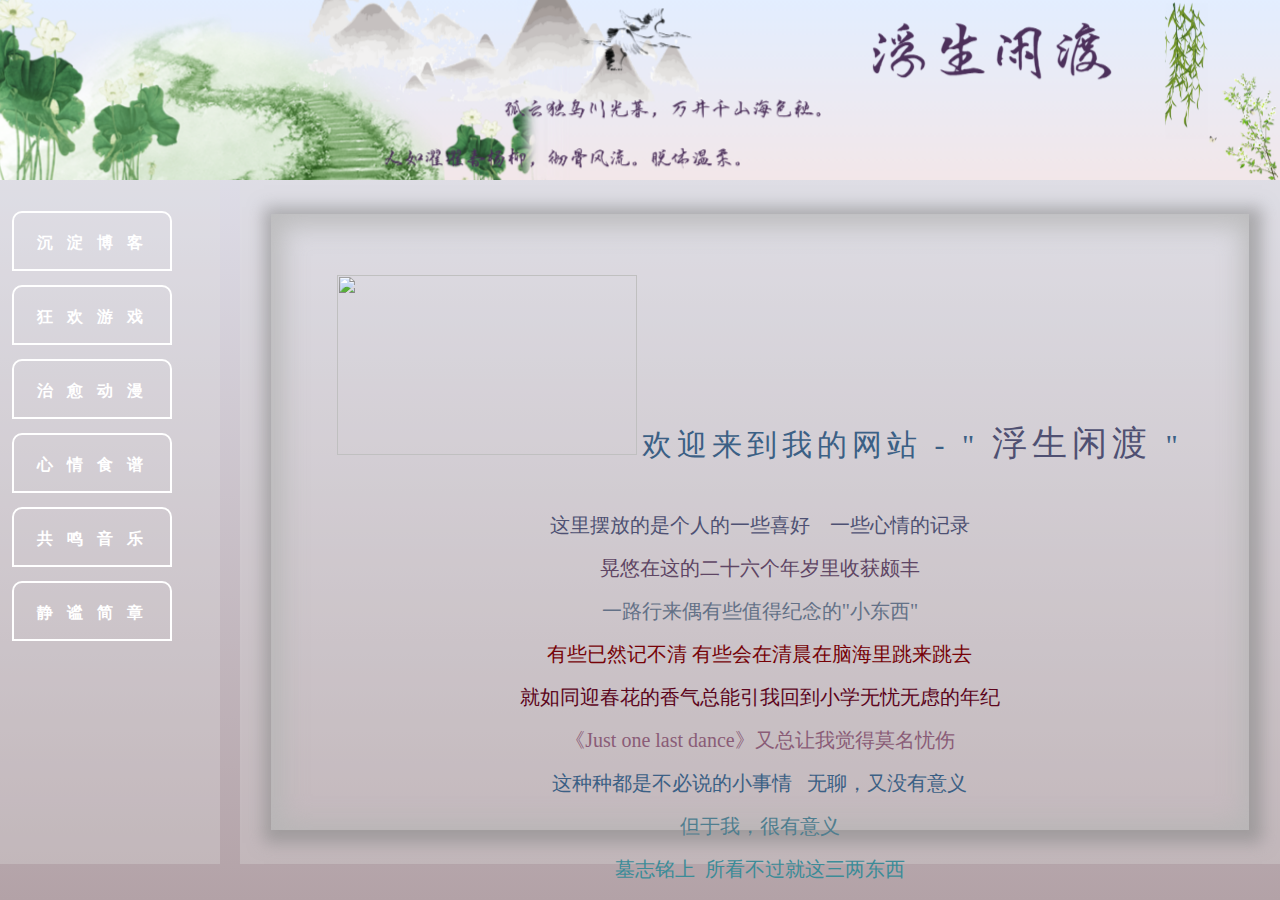
==== commit 98626e59: "图片更换" ====
--- a/index.html
+++ b/index.html
@@ -246,6 +246,7 @@
                                     <div class="weather_img"  id="weatherimg"></div>
                                 </div>    -->
                             <div id="default_box">
+                                <img src="https://124.220.1.178:8443/images/wallhaven-gjj5ol.jpg" width="300" height="180" />
                                 <span class="webintro welcome">
                                     欢迎来到我的网站 - "
                                     <span class="webname">
@@ -424,140 +425,96 @@
                             <div id="animation_box">
                                 <div class="animations_module">
                                     <div class="love_animation">
-                                        <picture class="animation_img">
-                                            <source srcset="https://i0.hdslb.com/bfs/bangumi/image/087b862b772ee4e644478a36c757a26db476193d.png@362w_482h_1c" type="image/webp">
-                                                <img class="love_animation_img" src="image.jpg">
+                                        <div class="love_animation_img" ></div>
+                                        <div class="love_animation_text">
+                                            <span class="text_title">
+                                                银魂
+                                            </span>
+                                            <span class="text_intro">
+                                                无节操Max！给你爆笑，也给你感动
+                                            </span>
+                                        </div>
+                                    </div>
+                                    <div class="love_animation">
+                                        <div class="love_animation_img"></div>
+                                        <div class="love_animation_text">
+                                            <span class="text_title">
+                                                悠哉日常大王
+                                            </span>
+                                            <span class="text_intro">
+                                                令人安心向往的乡下生活
+                                            </span>
+                                        </div>
+                                    </div>
+                                    <div class="love_animation">
+                                        <div class="love_animation_img"></div>
+                                        <div class="love_animation_text">
+                                            <span class="text_title">
+                                                关于我转生变成史莱姆这档事
+                                            </span>
+                                            <span class="text_intro">
+                                                “我是无害的史莱姆哦~”
+                                            </span>
+                                        </div>
+                                    </div>
+                                    <div class="love_animation">
+                                        <div class="love_animation_img"></div>
+                                        <div class="love_animation_text">
+                                            <span class="text_title">
+                                                小林家的龙女仆
+                                            </span>
+                                            <span class="text_intro">
+                                                蝉在叫，康纳吃掉！
+                                            </span>
+                                        </div>
+                                    </div>
+                                    <div class="love_animation">
+                                        <div class="love_animation_img"></div>
+                                        <div class="love_animation_text">
+                                            <span class="text_title">
+                                                鬼灭之刃
+                                            </span>
+                                            <span class="text_intro">
+                                                无惨就该挂太阳底下暴晒
+                                            </span>
+                                        </div>
+                                    </div>
+                                    <div class="love_animation">
+                                        <div class="love_animation_img"></div>
+                                        <div class="love_animation_text">
+                                            <span class="text_title">
+                                                某科学的超电磁炮
+                                            </span>
+                                            <span class="text_intro">
+                                                “你手中跃动的电光，是我此生不变的信仰”
+                                            </span>
+                                        </div>
+                                    </div>
+                                    <div class="love_animation">
+                                        <div class="love_animation_img"></div>
+                                        <div class="love_animation_text">
+                                            <span class="text_title">
+                                                夏目友人帐
+                                            </span>
+                                            <span class="text_intro">
+                                                没有人比夏目更温柔
+                                            </span>
+                                        </div>
+                                    </div>
+                                    <div class="love_animation">
+                                        <div class="love_animation_img"></div>
+                                        <div class="love_animation_text">
+                                            <span class="text_title">
+                                                我的青春恋爱物语果然有问题
+                                            </span>
+                                            <span class="text_intro">
+                                                好巧，我的也是
+                                            </span>
+                                        </div>
+                                    </div>
+                                    <div class="love_animation">
+                                        <img class="love_animation_img" src="image.jpg">
                                                 </img>
-                                            </source>
-                                        </picture>
-                                        <div class="love_animation_text">
-                                            <span class="text_title">
-                                                银魂
-                                            </span>
-                                            <span class="text_intro">
-                                                无节操Max！给你爆笑，也给你感动
-                                            </span>
-                                        </div>
-                                    </div>
-                                    <div class="love_animation">
-                                        <picture class="animation_img">
-                                            <source srcset="https://i0.hdslb.com/bfs/bangumi/image/3ec497853b0045ee7099d1e4d4a00552ea3aa12a.png@362w_482h_1c.webp" type="image/webp">
-                                                <img class="love_animation_img" src="image.jpg">
-                                                </img>
-                                            </source>
-                                        </picture>
-                                        <div class="love_animation_text">
-                                            <span class="text_title">
-                                                悠哉日常大王
-                                            </span>
-                                            <span class="text_intro">
-                                                令人安心向往的乡下生活
-                                            </span>
-                                        </div>
-                                    </div>
-                                    <div class="love_animation">
-                                        <picture class="animation_img">
-                                            <source srcset="https://i0.hdslb.com/bfs/bangumi/a4c0e0ccc44fe3949a734f546cf5bb07da925bad.png@362w_482h_1c.webp" type="image/webp">
-                                                <img class="love_animation_img" src="image.jpg">
-                                                </img>
-                                            </source>
-                                        </picture>
-                                        <div class="love_animation_text">
-                                            <span class="text_title">
-                                                关于我转生变成史莱姆这档事
-                                            </span>
-                                            <span class="text_intro">
-                                                “我是无害的史莱姆哦~”
-                                            </span>
-                                        </div>
-                                    </div>
-                                    <div class="love_animation">
-                                        <picture class="animation_img">
-                                            <source srcset="https://i0.hdslb.com/bfs/bangumi/image/c72a95c3cae82f58f8fa25facd40960aa2003d26.png@362w_482h_1c.webp" type="image/webp">
-                                                <img class="love_animation_img" src="image.jpg">
-                                                </img>
-                                            </source>
-                                        </picture>
-                                        <div class="love_animation_text">
-                                            <span class="text_title">
-                                                小林家的龙女仆
-                                            </span>
-                                            <span class="text_intro">
-                                                蝉在叫，康纳吃掉！
-                                            </span>
-                                        </div>
-                                    </div>
-                                    <div class="love_animation">
-                                        <picture class="animation_img">
-                                            <source srcset="https://i0.hdslb.com/bfs/bangumi/image/4179b4398bad6f92e876e352cae21be7b8ceb8bf.png@362w_482h_1c.webp" type="image/webp">
-                                                <img class="love_animation_img" src="image.jpg">
-                                                </img>
-                                            </source>
-                                        </picture>
-                                        <div class="love_animation_text">
-                                            <span class="text_title">
-                                                鬼灭之刃
-                                            </span>
-                                            <span class="text_intro">
-                                                无惨就该挂太阳底下暴晒
-                                            </span>
-                                        </div>
-                                    </div>
-                                    <div class="love_animation">
-                                        <picture class="animation_img">
-                                            <source srcset="https://i0.hdslb.com/bfs/bangumi/image/aad797f1f0212aba5578a1ed1c992ef1b9ff7c4b.jpg@362w_482h_1c.webp " type="image/webp">
-                                                <img class="love_animation_img" src="image.jpg">
-                                                </img>
-                                            </source>
-                                        </picture>
-                                        <div class="love_animation_text">
-                                            <span class="text_title">
-                                                某科学的超电磁炮
-                                            </span>
-                                            <span class="text_intro">
-                                                “你手中跃动的电光，是我此生不变的信仰”
-                                            </span>
-                                        </div>
-                                    </div>
-                                    <div class="love_animation">
-                                        <picture class="animation_img">
-                                            <source srcset="https://i0.hdslb.com/bfs/bangumi/image/99c549494d9425f6455bd45a151f4d26397d6151.png@362w_482h_1c.webp " type="image/webp">
-                                                <img class="love_animation_img" src="image.jpg">
-                                                </img>
-                                            </source>
-                                        </picture>
-                                        <div class="love_animation_text">
-                                            <span class="text_title">
-                                                夏目友人帐
-                                            </span>
-                                            <span class="text_intro">
-                                                没有人比夏目更温柔
-                                            </span>
-                                        </div>
-                                    </div>
-                                    <div class="love_animation">
-                                        <picture class="animation_img">
-                                            <source srcset="https://i0.hdslb.com/bfs/bangumi/image/8d1200b8c8b795dd3a7baae33afcec42fbd1947c.png@362w_482h_1c.webp " type="image/webp">
-                                                <img class="love_animation_img" src="image.jpg">
-                                                </img>
-                                            </source>
-                                        </picture>
-                                        <div class="love_animation_text">
-                                            <span class="text_title">
-                                                我的青春恋爱物语果然有问题
-                                            </span>
-                                            <span class="text_intro">
-                                                好巧，我的也是
-                                            </span>
-                                        </div>
-                                    </div>
-                                    <div class="love_animation">
-                                        <picture class="animation_img">
-                                            <source srcset="https://puui.qpic.cn/vcover_vt_pic/0/bqjqhd2ym6slani1583399241172/260 " type="image/webp">
-                                                <img class="love_animation_img" src="image.jpg">
-                                                </img>
-                                            </source>
-                                        </picture>
                                         <div class="love_animation_text">
                                             <span class="text_title">
                                                 CLANNAD
@@ -568,12 +525,7 @@
                                         </div>
                                     </div>
                                     <div class="love_animation">
-                                        <picture class="animation_img">
-                                            <source srcset="http://puui.qpic.cn/vcover_vt_pic/0/sdp0010051uvxnn1648498670/0 " type="image/webp">
-                                                <img class="love_animation_img" src="image.jpg">
-                                                </img>
-                                            </source>
-                                        </picture>
+                                        <div class="love_animation_img"></div>
                                         <div class="love_animation_text">
                                             <span class="text_title">
                                                 一拳超人
@@ -584,12 +536,7 @@
                                         </div>
                                     </div>
                                     <div class="love_animation">
-                                        <picture class="animation_img">
-                                            <source srcset="http://puui.qpic.cn/vcover_vt_pic/0/lm2gbly4pcycdnh1578023590/220  " type="image/webp">
-                                                <img class="love_animation_img" src="image.jpg">
-                                                </img>
-                                            </source>
-                                        </picture>
+                                        <div class="love_animation_img"></div>
                                         <div class="love_animation_text">
                                             <span class="text_title">
                                                 Re:从零开始的异世界生活
@@ -600,12 +547,7 @@
                                         </div>
                                     </div>
                                     <div class="love_animation">
-                                        <picture class="animation_img">
-                                            <source srcset="http://i0.hdslb.com/bfs/bangumi/3004faf93cb5a78aa4d2122e25d914ec8640a273.jpg@362w_482h_1c.webp" type="image/webp">
-                                                <img class="love_animation_img" src="image.jpg">
-                                                </img>
-                                            </source>
-                                        </picture>
+                                        <div class="love_animation_img"></div>
                                         <div class="love_animation_text">
                                             <span class="text_title">
                                                 男子高中生的日常
@@ -616,12 +558,7 @@
                                         </div>
                                     </div>
                                     <div class="love_animation">
-                                        <picture class="animation_img">
-                                            <source srcset="http://i0.hdslb.com/bfs/bangumi/851f979c8ebcc7583a43abd4b786c4e2e66b746b.jpg@362w_482h_1c.webp" type="image/webp">
-                                                <img class="love_animation_img" src="image.jpg">
-                                                </img>
-                                            </source>
-                                        </picture>
+                                        <div class="love_animation_img"></div>
                                         <div class="love_animation_text">
                                             <span class="text_title">
                                                 OVERLORD
@@ -632,12 +569,7 @@
                                         </div>
                                     </div>
                                     <div class="love_animation">
-                                        <picture class="animation_img">
-                                            <source srcset="http://i0.hdslb.com/bfs/bangumi/image/a9497ed9b2ad8fd3b77289734769f81bd3948d75.png@362w_482h_1c.webp" type="image/webp">
-                                                <img class="love_animation_img" src="image.jpg">
-                                                </img>
-                                            </source>
-                                        </picture>
+                                        <div class="love_animation_img"></div>
                                         <div class="love_animation_text">
                                             <span class="text_title">
                                                 间谍过家家
--- a/src/css/main.css
+++ b/src/css/main.css
@@ -1 +1 @@
-@keyframes bubbleAnimation{0%{left:var(--bubble_left);bottom:var(--bubble_top);opacity:1}10%{left:calc(var(--bubble_left) + 5px);bottom:calc(var(--bubble_top) + 70px);opacity:.9}25%{left:calc(var(--bubble_left) + 10px);bottom:calc(var(--bubble_top) + 150px);opacity:.7;border-color:#fafad2;transform:scale(1.1)}50%{left:calc(var(--bubble_left) + 15px);bottom:calc(var(--bubble_top) + 210px);transform:scale(1.2);border-color:#add8e6;opacity:.4}75%{left:calc(var(--bubble_left) + 10px);bottom:calc(var(--bubble_top) + 290px);opacity:.3;border-color:#90ee90;transform:scale(1.1)}100%{border-color:lightgrey;left:calc(var(--bubble_left) + 35px);bottom:calc(var(--bubble_top) + 340px);opacity:0;transform:scale(1.2)}}@keyframes overflowHiddenBox{0%,100%{position:absolute;top:-10px;right:-12px}50%{position:absolute;top:-10px;right:calc(100% - 10px)}}@keyframes centerRotateAnimation{0%{transform:scale3d(0.8,.8,.8) rotate3d(0,1,0,0deg)}50%{transform:scale3d(0.6,.6,.6) rotate3d(0,1,0,-60deg)}100%{transform:scale3d(1,1,1) rotate3d(0,1,0,-120deg)}}@keyframes centerMouseOverAnimation{0%{transform:scale3d(1,1,1) rotate3d(0,1,0,0deg)}100%{transform:scale3d(0.8,.8,.8) rotate3d(0,1,0,0deg)}}@keyframes centerMouseOutAnimation{0%{transform:scale3d(0.8,.8,.8) rotate3d(0,1,0,0deg)}100%{transform:scale3d(1,1,1) rotate3d(0,1,0,0deg)}}@keyframes leftRotateAnimation{0%{transform:scale3d(0.8,.8,.8) rotate3d(0,1,0,120deg)}50%{transform:scale3d(0.6,.6,.6) rotate3d(0,1,0,60deg)}100%{transform:scale3d(1,1,1) rotate3d(0,1,0,0deg)}}@keyframes leftMouseOverAnimation{0%{transform:scale3d(1,1,1) rotate3d(0,1,0,120deg)}100%{transform:scale3d(0.8,.8,.8) rotate3d(0,1,0,120deg)}}@keyframes leftMouseOutAnimation{0%{transform:scale3d(0.8,.8,.8) rotate3d(0,1,0,120deg)}100%{transform:scale3d(1,1,1) rotate3d(0,1,0,120deg)}}@keyframes rightRotateAnimation{0%{transform:scale3d(0.8,.8,.8) rotate3d(0,1,0,-120deg)}50%{transform:scale3d(0.6,.6,.6) rotate3d(0,1,0,0deg)}100%{transform:scale3d(1,1,1) rotate3d(0,1,0,120deg)}}@keyframes rightMouseOverAnimation{0%{transform:scale3d(1,1,1) rotate3d(0,1,0,-120deg)}100%{transform:scale3d(0.8,.8,.8) rotate3d(0,1,0,-120deg)}}@keyframes rightMouseOutAnimation{0%{transform:scale3d(0.8,.8,.8) rotate3d(0,1,0,-120deg)}100%{transform:scale3d(1,1,1) rotate3d(0,1,0,-120deg)}}@keyframes textToggle{0%{transform:translateY(0px)}50%{transform:translateY(-60px)}100%{transform:translateY(0px)}}@keyframes waveAnimation{0%{-webkit-transform:scale(0);transform:scale(0);opacity:.5}100%{-webkit-transform:scale(2);transform:scale(2);opacity:0}}@keyframes opacityAnimation{0%{transform:translateY(-30px);opacity:0}100%{transform:translateY(0);opacity:1}}@keyframes zeroOpacityAnimation{0%{opacity:1;border-radius:8px}100%{opacity:0;border-radius:8px;transform-origin:right top;transform:scale(0.2)}}@keyframes bokeMessagePopup{0%{opacity:0;border:2px solid #fff;border-radius:8px;transform:scale(0.3)}25%{opacity:.3;border:2px solid #fff;border-radius:8px;transform:scale(0.5)}50%{opacity:.5;border:2px solid #fff;border-radius:8px;transform:scale(0.6)}100%{opacity:1;border:2px solid #fff;border-radius:8px;transform:scale(1)}}@keyframes resumeMessagePopup{0%{opacity:0;transform:translateX(220px)}50%{opacity:.5;transform:translateX(100px)}100%{opacity:1;transform:translateX(0px)}}@keyframes resumeModule{0%,100%{transform:rotate3d(0,1,0,35deg)}50%{transform:rotate3d(0,1,0,35deg) translateY(-40px)}}@keyframes resumeShadowModule{0%,100%{transform:translateX(-50%) rotate3d(0,1,0,35deg) rotate3d(1,0,0,-90deg) translate3d(0,20px,20px)}50%{transform:translateX(-50%) rotate3d(0,1,0,35deg) rotate3d(1,0,0,-90deg) translate3d(0,20px,20px) scale(1.05)}}.main{width:100vw;height:100%;background:linear-gradient(to bottom,#e8ebf7,#b3a2a7);background-attachment:fixed;overflow:hidden}.main .full_module{width:100vw;height:100%;display:flex;flex-direction:column}.main .full_module .top_module{width:100vw;height:180px;overflow:hidden;box-shadow:1px 1px 15px 2px #fff inset;perspective:1000vw;perspective-origin:center center;backface-visibility:hidden;cursor:pointer}.main .full_module .top_module .navigation_module{width:100vw;height:inherit;transform-style:preserve-3d;perspective-origin:center center}.main .full_module .top_module .navigation_module .right_box{height:inherit;background-image:linear-gradient(to top,#dfe9f3 0,#fff 100%);width:100%;position:absolute;left:0;top:0;transform-origin:right center;transform:translateZ(29vw) rotateY(300deg)}.main .full_module .top_module .navigation_module .right_box .web_title_close{width:60px;height:150px;background:url(../image/back_image/brush_painting/closepainting.png) no-repeat;background-position:50% 100%;background-size:cover;position:absolute;left:-120px;top:50%;border:1px solid #A3C0D0;border-radius:8px;transform:translateY(-50%) scale(0.5);z-index:10;opacity:0;transition:all 1s}.main .full_module .top_module .navigation_module .right_box .web_title_close:before{content:'';display:block;position:absolute;width:50px;height:180px;left:-50px;top:50%;transform:translateY(-50%)}.main .full_module .top_module .navigation_module .right_box:hover .web_title_close{opacity:1;transform:translateY(-50%) rotateY(180deg) scaleY(1);transition:all 1s}.main .full_module .top_module .navigation_module .right_box .wood_desk{position:absolute;right:290px;bottom:20px;width:100px;height:70px;background:url(../image/back_image/brush_painting/wood_desk.png) no-repeat;background-size:cover}.main .full_module .top_module .navigation_module .right_box .web_title_love_poem{position:absolute;right:590px;top:20px;width:500px;height:90px;background:url(../image/back_image/brush_painting/short_love_poem.png) no-repeat;background-size:contain;transform:rotateY(180deg)}.main .full_module .top_module .navigation_module .right_box .web_title_websidename{position:absolute;left:150px;top:20px;width:500px;height:90px;background:url(../image/back_image/logo/blue_logo.png) no-repeat;background-size:contain;transform:rotateY(180deg)}.main .full_module .top_module .navigation_module .right_box .brush_pen{position:absolute;right:80px;bottom:0;width:150px;height:100px;background:url(../image/back_image/brush_painting/brush_pen.png) no-repeat;background-size:cover}.main .full_module .top_module .navigation_module .right_box .web_title_man{background:url(../image/back_image/brush_painting/Aestheticism.png) no-repeat;background-size:cover;background-position:10px 40px;width:100px;height:140px;position:absolute;right:220px;bottom:0}.main .full_module .top_module .navigation_module .right_box .web_title_hometown{background:url(../image/back_image/brush_painting/blossom.png) no-repeat;background-size:cover;width:200px;height:180px;position:absolute;left:0;bottom:0}.main .full_module .top_module .navigation_module .right_box .web_title_moon{background:url(../image/back_image/brush_painting/moon.png) no-repeat;background-size:cover;width:140px;height:220px;position:absolute;right:0;top:-40px;transform:rotateY(180deg)}.main .full_module .top_module .navigation_module .right_box .web_title_sakula{background:url(../image/back_image/brush_painting/sakula.png) no-repeat;background-size:cover;width:70px;height:130px;position:absolute;right:200px;top:0}.main .full_module .top_module .navigation_module .right_box .web_title{width:400px;height:180px}.main .full_module .top_module .navigation_module .left_box{height:inherit;width:100%;position:absolute;left:0;top:0;transform-origin:left center;background-image:linear-gradient(to bottom,#f9f7e9,#fff);transform:translateZ(29vw) rotateY(-300deg)}.main .full_module .top_module .navigation_module .left_box .web_title_brige{background:url(../image/back_image/brush_painting/background_brige.png) no-repeat;background-size:cover;width:650px;height:180px;position:absolute;right:0;bottom:0}.main .full_module .top_module .navigation_module .left_box .web_title_love_poem{position:absolute;left:500px;bottom:0;width:500px;height:90px;background:url(../image/back_image/brush_painting/short_miss_poem.png) no-repeat;background-size:contain;transform:rotateY(180deg)}.main .full_module .top_module .navigation_module .left_box .web_title_websidename{position:absolute;left:150px;top:0;width:300px;height:90px;background:url(../image/back_image/logo/pink_logo.png) no-repeat;background-size:contain;transform:rotateY(180deg)}.main .full_module .top_module .navigation_module .left_box .web_title_close{width:60px;height:150px;background:url(../image/back_image/brush_painting/closepainting.png) no-repeat;background-position:50% 100%;background-size:cover;position:absolute;left:-120px;top:50%;border:1px solid #A3C0D0;border-radius:8px;transform:translateY(-50%) scale(0.5);z-index:10;opacity:0;transition:all 1s}.main .full_module .top_module .navigation_module .left_box .web_title_close:before{content:'';display:block;position:absolute;width:50px;height:180px;left:-50px;top:50%;transform:translateY(-50%)}.main .full_module .top_module .navigation_module .left_box:hover .web_title_close{opacity:1;transform:translateY(-50%) rotateY(180deg) scaleY(1);transition:all 1s}.main .full_module .top_module .navigation_module .center_box{transform:translateZ(29vw);background-image:linear-gradient(to top,#f3e7e9 0,#e3eeff 99%,#e3eeff 100%)}.main .full_module .top_module .navigation_module .center_box .web_title_love_poem{position:absolute;right:400px;bottom:0;width:500px;height:90px;background:url(../image/back_image/brush_painting/short_like_poem.png) no-repeat;background-size:cover}.main .full_module .top_module .navigation_module .center_box .web_title_websidename{position:absolute;right:150px;top:0;width:300px;height:90px;background:url(../image/back_image/logo/lightpurple_logo.png) no-repeat;background-size:contain}.main .full_module .top_module .navigation_module .center_box .web_title_close{width:60px;height:150px;background:url(../image/back_image/brush_painting/closepainting.png) no-repeat;background-position:50% 100%;background-size:cover;position:absolute;right:-120px;top:50%;border:1px solid #A3C0D0;border-radius:8px;transform:translateY(-50%) scale(0.5);z-index:10;opacity:0;transition:all 1s}.main .full_module .top_module .navigation_module .center_box .web_title_close:before{content:'';display:block;position:absolute;width:50px;height:180px;left:-50px;top:50%;transform:translateY(-50%)}.main .full_module .top_module .navigation_module .center_box:hover .web_title_close{opacity:1;transform:translateY(-50%) scaleY(1);transition:all 1s}.main .full_module .top_module .navigation_module .describe_box{height:inherit;margin:0 auto;width:100%;position:absolute;border-top:1px solid #fff;border-bottom:1px solid #fff;left:0;top:0}.main .full_module .top_module .navigation_module .describe_box .web_title_juanzhou_close{position:absolute;top:-10px;left:-12px;height:200px;width:12px;background:url(../image/back_image/brush_painting/juanzhou.png) no-repeat;background-size:cover}.main .full_module .top_module .navigation_module .describe_box .web_title_juanzhou_open{position:absolute;top:-10px;right:-12px;height:200px;width:12px;background:url(../image/back_image/brush_painting/juanzhou.png) no-repeat;background-size:cover;background-position:100% 100%}.main .full_module .top_module .navigation_module .describe_box .mohu{position:absolute;width:30px;height:180px;left:530px;bottom:-5px;background-image:linear-gradient(to top,#f3e7e9 0,#e3eeff 99%,#e3eeff 100%);filter:blur(5px)}.main .full_module .top_module .navigation_module .describe_box .web_title_road{background:url(../image/back_image/brush_painting/road.png) no-repeat;background-size:cover;background-position:0 60%;width:550px;height:240px;position:absolute;left:0;bottom:-30px}.main .full_module .top_module .navigation_module .describe_box .web_title_mountain{background:url(../image/back_image/brush_painting/mountain.png) no-repeat;background-size:cover;background-position:20% 30%;width:400px;height:100px;position:absolute;left:300px;top:0}.main .full_module .top_module .navigation_module .describe_box .web_title_crane{background:url(../image/back_image/brush_painting/crane.png) no-repeat;background-size:cover;background-position:20% 30%;height:60px;width:110px;position:absolute;left:580px;top:10px}.main .full_module .top_module .navigation_module .describe_box .web_title_village{background:url(../image/back_image/brush_painting/village.png) no-repeat;background-size:cover;background-position:0 60%;width:100px;height:100px;position:absolute;right:400px;top:0}.main .full_module .top_module .navigation_module .describe_box .web_title_bunble{background:url(../image/back_image/brush_painting/peach.png) no-repeat;background-size:cover;background-position:0 60%;width:140px;height:180px;position:absolute;left:0;bottom:0}.main .full_module .top_module .navigation_module .describe_box .web_title_willow{background:url(../image/back_image/brush_painting/willow.png) no-repeat;background-size:cover;background-position:20% 40%;width:80px;height:190px;position:absolute;right:0;top:0;right:50px}.main .full_module .top_module .navigation_module .describe_box .web_title_small_tree{background:url(../image/back_image/brush_painting/small_tree.png) no-repeat;background-size:cover;background-position:0 60%;width:80px;height:110px;position:absolute;bottom:0;right:20px}.main .full_module .center_module{width:inherit;flex:1;overflow:hidden;position:relative;opacity:1}.main .full_module .center_module .left_module{float:left;width:220px;height:95%;background:rgba(225,225,225,.3);z-index:100}.main .full_module .center_module .left_module .left_bar{z-index:99;padding:15px 12px}.main .full_module .center_module .left_module .left_bar .left_bar_box{z-index:99;box-sizing:border-box;margin-bottom:14px;display:block;cursor:pointer;text-align:center;color:#fff;width:160px;height:60px;border:2px solid #fff;border-radius:10px 10px 0 0;line-height:60px;font-weight:700;letter-spacing:5px}.main .full_module .center_module .left_module .left_bar .left_bar_box:hover:nth-child(1){height:100px;line-height:100px;border-radius:10px;background:url(../image/back_image/button/kelly-sikkema-Oz_J_FXKvIs-unsplash.jpg) no-repeat;background-size:cover;transform:perspective(1000px) translateX(40px) scale(1.2);transition:all .8s}.main .full_module .center_module .left_module .left_bar .left_bar_box:hover:nth-child(2){height:100px;line-height:100px;border-radius:10px;background:url(../image/back_image/button/nika-benedictova-_913XLNbMJ0-unsplash.jpg) no-repeat;background-size:cover;transform:perspective(1000px) translateX(40px) scale(1.2);transition:all .8s}.main .full_module .center_module .left_module .left_bar .left_bar_box:hover:nth-child(3){height:100px;line-height:100px;border-radius:10px;background:url(../image/back_image/button/shubham-dhage-R5A_YlcSJwA-unsplash.jpg) no-repeat;background-size:cover;transform:perspective(1000px) translateX(40px) scale(1.2);transition:all .8s}.main .full_module .center_module .left_module .left_bar .left_bar_box:hover:nth-child(4){height:100px;line-height:100px;border-radius:10px;background:url(../image/back_image/button/jamie-street-tb5A-QTI6xg-unsplash.jpg) no-repeat;background-size:cover;transform:perspective(1000px) translateX(40px) scale(1.2);transition:all .8s}.main .full_module .center_module .left_module .left_bar .left_bar_box:hover:nth-child(5){height:100px;line-height:100px;border-radius:10px;background:url(../image/back_image/button/henry-co-21HT36zwLn8-unsplash.jpg) no-repeat;background-size:cover;transform:perspective(1000px) translateX(40px) scale(1.2);transition:all .8s}.main .full_module .center_module .left_module .left_bar .left_bar_box:hover:nth-child(6){height:100px;line-height:100px;border-radius:10px;background:url(../image/back_image/button/firmbee-com-YtQAhNbqa2o-unsplash.jpg) no-repeat;background-size:cover;transform:perspective(1000px) translateX(40px) scale(1.2);transition:all .8s}.main .full_module .center_module .left_module .left_bar .left_bar_box:hover:nth-child(7){height:100px;line-height:100px;border-radius:10px;background:url(../image/back_image/button/mali-desha-CTiqnCCAQlo-unsplash.jpg) no-repeat;background-size:cover;transform:perspective(1000px) translateX(40px) scale(1.2);transition:all .8s}.main .full_module .center_module .left_module .left_bar .left_bar_box:hover:nth-child(8){height:100px;line-height:100px;border-radius:10px;background:url(../image/back_image/button/nastuh-abootalebi-eHD8Y1Znfpk-unsplash.jpg) no-repeat;background-size:cover;transform:perspective(1000px) translateX(40px) scale(1.2);transition:all .8s}.main .full_module .center_module .left_module .left_bar .left_bar_box:hover .text_transformation:nth-child(2n){display:inline-block;transform:rotateY(360deg);transition:all 1s;transition-delay:var(--ani-delay)}.main .full_module .center_module .left_module .left_bar .left_bar_box:hover .text_transformation:nth-child(2n+1){display:inline-block;transform:rotateX(360deg);transition:all 1s;transition-delay:var(--ani-delay)}.main .full_module .center_module .right_module{float:right;width:calc(100% - 240px);height:95%;background:rgba(225,225,225,.3);z-index:99;position:relative}.main .full_module .center_module .right_module .common_box{position:absolute;width:94%;height:90%;top:0;bottom:0;right:0;left:0;margin:auto;box-shadow:3px 3px 15px 10px rgba(137,137,137,.6),3px 3px 25px 10px rgba(181,181,181,.8) inset}.main .full_module .center_module .right_module .common_box .weather_box{padding:10px 15px;height:140px;width:300px;border-radius:20px;background:linear-gradient(to right,#bdc3c7,#2c3e50);position:absolute;right:20px;top:20px;display:grid;grid-template-columns:auto auto;text-align:justify;z-index:99}.main .full_module .center_module .right_module .common_box .weather_box .city_info{margin-left:10px;text-align:center;letter-spacing:3px;font-weight:700}.main .full_module .center_module .right_module .common_box .weather_box .weather_info{font-weight:700;font-size:15px;color:#333;height:28px;line-height:28px;margin-left:10px}.main .full_module .center_module .right_module .common_box .weather_box .weather_info .detail_info{font-weight:500}.main .full_module .center_module .right_module .common_box .weather_box .weather_img{width:40px;height:40px;text-align:center;position:absolute;left:15px;top:5px}.main .full_module .center_module .right_module .common_box .weather_box .weather_img #weather{display:block}.main .full_module .center_module .right_module .common_box #default_box{position:absolute;width:90%;height:90%;border-radius:20%;left:5%;top:5%;padding-top:30px;text-align:center;font-size:20px;color:#3b6085}.main .full_module .center_module .right_module .common_box #default_box .webintro{display:inline-block;margin-bottom:20px}.main .full_module .center_module .right_module .common_box #default_box .message{margin-top:30px;color:#4e5173}.main .full_module .center_module .right_module .common_box #default_box .walkaway{color:#5e4564}.main .full_module .center_module .right_module .common_box #default_box .memory{color:#760207}.main .full_module .center_module .right_module .common_box #default_box .flower{color:#5c051c}.main .full_module .center_module .right_module .common_box #default_box .music{color:#8a5c77}.main .full_module .center_module .right_module .common_box #default_box .intruduce{color:#637187}.main .full_module .center_module .right_module .common_box #default_box .mean{color:#507e8f}.main .full_module .center_module .right_module .common_box #default_box .afterdeath{color:#3c8c98}.main .full_module .center_module .right_module .common_box #default_box .welcome{font-size:30px;letter-spacing:5px}.main .full_module .center_module .right_module .common_box #default_box .welcome .webname{color:#4f5072;font-size:35px}.main .full_module .center_module .right_module .common_box #boke_box{position:absolute;width:90%;height:90%;left:5%;top:5%;margin:0 auto;display:none;opacity:0}.main .full_module .center_module .right_module .common_box #boke_box .unfinished_work{background:0 0;width:100%;height:100%;display:flex;justify-content:center;align-items:center}.main .full_module .center_module .right_module .common_box #boke_box .unfinished_work .tips_text{font-size:25px;margin-right:10px;width:30px;height:30px;display:inline-block;animation:textToggle 1.5s linear infinite;animation-delay:var(--delay)}.main .full_module .center_module .right_module .common_box #game_box{position:absolute;width:90%;height:90%;left:5%;top:5%;display:flex;flex-direction:column;display:none;opacity:0}.main .full_module .center_module .right_module .common_box #game_box .float_right_box{position:absolute;right:0}.main .full_module .center_module .right_module .common_box #game_box .same_game_box{width:100%;height:50%;position:relative}.main .full_module .center_module .right_module .common_box #game_box .same_game_box .ellipse_img:nth-child(1){opacity:0;width:100px;height:100%;margin-right:25px;background:url(../image/back_image/game/shenzi.jpg) no-repeat;background-size:cover;border-radius:30px 30px 0 0}.main .full_module .center_module .right_module .common_box #game_box .same_game_box .ellipse_img:nth-child(2){opacity:0;width:100px;height:100%;margin-right:25px;background:url(../image/back_image/game/shenhe.jpg) no-repeat;background-size:cover;background-position:30% 100%;border-radius:30px 30px 0 0}.main .full_module .center_module .right_module .common_box #game_box .same_game_box .ellipse_img:nth-child(3){opacity:0;width:100px;height:100%;margin-right:25px;background:url(../image/back_image/game/leidian.jpg) no-repeat;background-size:cover;background-position:30% 100%;border-radius:30px 30px 0 0}.main .full_module .center_module .right_module .common_box #game_box .same_game_box .ellipse_img:nth-child(4){opacity:0;width:100px;height:100%;margin-right:25px;background:url(../image/back_image/game/daoqi.jpg) no-repeat;background-size:cover;border-radius:30px 30px 0 0}.main .full_module .center_module .right_module .common_box #game_box .same_game_box .ellipse_img:nth-child(5){opacity:0;width:100px;height:100%;margin-right:25px;background:url(../image/back_image/game/shenli.jpg) no-repeat;background-size:cover;background-position:30% 100%;border-radius:30px 30px 0 0}.main .full_module .center_module .right_module .common_box #game_box .same_game_box .genshin_impact_intro:hover+.genshin_impact_beauty{width:calc(100% - 840px);height:100%;position:absolute;right:0;top:0;display:flex;flex-direction:row;flex-wrap:wrap;overflow:hidden}.main .full_module .center_module .right_module .common_box #game_box .same_game_box .genshin_impact_intro:hover+.genshin_impact_beauty .ellipse_img:nth-child(1){opacity:1;width:100px;height:100%;margin-right:25px;background:url(../image/back_image/game/shenzi.jpg) no-repeat;background-size:cover;border-radius:30px 30px 0 0;transform:translateX(20px);transition:all .2s linear;transition-delay:var(--imgdelay)}.main .full_module .center_module .right_module .common_box #game_box .same_game_box .genshin_impact_intro:hover+.genshin_impact_beauty .ellipse_img:nth-child(2){opacity:1;width:100px;height:100%;margin-right:25px;background:url(../image/back_image/game/shenhe.jpg) no-repeat;background-size:cover;background-position:30% 100%;border-radius:30px 30px 0 0;transform:translateX(20px);transition:all .2s linear;transition-delay:var(--imgdelay)}.main .full_module .center_module .right_module .common_box #game_box .same_game_box .genshin_impact_intro:hover+.genshin_impact_beauty .ellipse_img:nth-child(3){opacity:1;width:100px;height:100%;margin-right:25px;background:url(../image/back_image/game/leidian.jpg) no-repeat;background-size:cover;background-position:30% 100%;border-radius:30px 30px 0 0;transform:translateX(20px);transition:all .2s linear;transition-delay:var(--imgdelay)}.main .full_module .center_module .right_module .common_box #game_box .same_game_box .genshin_impact_intro:hover+.genshin_impact_beauty .ellipse_img:nth-child(4){opacity:1;width:100px;height:100%;margin-right:25px;background:url(../image/back_image/game/daoqi.jpg) no-repeat;background-size:cover;border-radius:30px 30px 0 0;transform:translateX(20px);transition:all .2s linear;transition-delay:var(--imgdelay)}.main .full_module .center_module .right_module .common_box #game_box .same_game_box .genshin_impact_intro:hover+.genshin_impact_beauty .ellipse_img:nth-child(5){opacity:1;width:100px;height:100%;margin-right:25px;background:url(../image/back_image/game/shenli.jpg) no-repeat;background-size:cover;background-position:30% 100%;border-radius:30px 30px 0 0;transform:translateX(20px);transition:all .2s linear;transition-delay:var(--imgdelay)}.main .full_module .center_module .right_module .common_box #game_box .same_game_box .genshin_impact_intro{position:absolute;border-radius:12px;height:280px;left:500px;top:0;width:300px;font-size:15px;overflow:hidden;box-shadow:3px 3px 3px 3px #b9b6b6,3px 3px 7px 2px #d1cfcf inset}.main .full_module .center_module .right_module .common_box #game_box .same_game_box .genshin_impact_intro .game_name{margin-top:10px;font-size:25px;letter-spacing:8px;font-weight:700;text-align:center;display:block}.main .full_module .center_module .right_module .common_box #game_box .same_game_box .genshin_impact_intro .game_name .game_name_en{letter-spacing:0;font-size:15px;font-style:italic}.main .full_module .center_module .right_module .common_box #game_box .same_game_box .genshin_impact_intro .game_detail{margin-left:18px;letter-spacing:2px;display:block;margin-top:10px;font-style:italic}.main .full_module .center_module .right_module .common_box #game_box .same_game_box .honkai_impact_beauty .ellipse_desc_img:nth-child(1){opacity:0;width:100px;height:100%;background:url(../image/back_image/game/lita.jpg) no-repeat;background-size:cover;border-radius:30px 30px 0 0}.main .full_module .center_module .right_module .common_box #game_box .same_game_box .honkai_impact_beauty .ellipse_desc_img:nth-child(2){opacity:0;width:100px;height:100%;background:url(../image/back_image/game/jizi.jpg) no-repeat;background-size:cover;margin-left:20px;background-position:30% 100%;border-radius:30px 30px 0 0}.main .full_module .center_module .right_module .common_box #game_box .same_game_box .honkai_impact_beauty .ellipse_desc_img:nth-child(3){opacity:0;width:100px;height:100%;background:url(../image/back_image/game/nvwang.jpg) no-repeat;background-size:cover;margin-left:20px;background-position:30% 100%;border-radius:30px 30px 0 0}.main .full_module .center_module .right_module .common_box #game_box .same_game_box .honkai_impact_beauty .ellipse_desc_img:nth-child(4){opacity:0;width:100px;height:100%;margin-left:20px;background:url(../image/back_image/game/fuhua.jpg) no-repeat;background-size:cover;border-radius:30px 30px 0 0}.main .full_module .center_module .right_module .common_box #game_box .same_game_box .honkai_impact_beauty .ellipse_desc_img:nth-child(5){opacity:0;width:100px;height:100%;background:url(../image/back_image/game/buluoniya.jpg) no-repeat;background-size:cover;margin-left:20px;background-position:30% 100%;border-radius:30px 30px 0 0}.main .full_module .center_module .right_module .common_box #game_box .same_game_box .honkai_impact_intro:hover+.honkai_impact_beauty{width:calc(100% - 900px);height:100%;position:absolute;left:0;top:0;display:flex;flex-direction:row;justify-content:right;flex-wrap:wrap;overflow:hidden}.main .full_module .center_module .right_module .common_box #game_box .same_game_box .honkai_impact_intro:hover+.honkai_impact_beauty .ellipse_desc_img:nth-child(1){width:100px;height:100%;background:url(../image/back_image/game/lita.jpg) no-repeat;background-size:cover;border-radius:30px 30px 0 0;animation:opacityAnimation .2s linear forwards;animation-delay:var(--himgdelay)}.main .full_module .center_module .right_module .common_box #game_box .same_game_box .honkai_impact_intro:hover+.honkai_impact_beauty .ellipse_desc_img:nth-child(2){width:100px;height:100%;background:url(../image/back_image/game/jizi.jpg) no-repeat;background-size:cover;background-position:30% 100%;border-radius:30px 30px 0 0;animation:opacityAnimation .2s linear forwards;animation-delay:var(--himgdelay)}.main .full_module .center_module .right_module .common_box #game_box .same_game_box .honkai_impact_intro:hover+.honkai_impact_beauty .ellipse_desc_img:nth-child(3){width:100px;height:100%;background:url(../image/back_image/game/nvwang.jpg) no-repeat;background-size:cover;background-position:30% 100%;border-radius:30px 30px 0 0;animation:opacityAnimation .2s linear forwards;animation-delay:var(--himgdelay)}.main .full_module .center_module .right_module .common_box #game_box .same_game_box .honkai_impact_intro:hover+.honkai_impact_beauty .ellipse_desc_img:nth-child(4){width:100px;height:100%;background:url(../image/back_image/game/fuhua.jpg) no-repeat;background-size:cover;border-radius:30px 30px 0 0;animation:opacityAnimation .2s linear forwards;animation-delay:var(--himgdelay)}.main .full_module .center_module .right_module .common_box #game_box .same_game_box .honkai_impact_intro:hover+.honkai_impact_beauty .ellipse_desc_img:nth-child(5){width:100px;height:100%;background:url(../image/back_image/game/buluoniya.jpg) no-repeat;background-size:cover;background-position:30% 100%;border-radius:30px 30px 0 0;animation:opacityAnimation .2s linear forwards;animation-delay:var(--himgdelay)}.main .full_module .center_module .right_module .common_box #game_box .same_game_box .honkai_impact_intro{position:absolute;height:200px;right:500px;top:80px;width:350px;border-radius:12px;font-size:15px;overflow:hidden;box-shadow:-3px 3px 3px 3px #b9b6b6,3px 3px 7px 2px #d1cfcf inset}.main .full_module .center_module .right_module .common_box #game_box .same_game_box .honkai_impact_intro .game_name{margin-top:10px;font-size:25px;letter-spacing:8px;font-weight:700;text-align:center;display:block}.main .full_module .center_module .right_module .common_box #game_box .same_game_box .honkai_impact_intro .game_name .game_name_en{letter-spacing:0;font-size:15px;font-style:italic}.main .full_module .center_module .right_module .common_box #game_box .same_game_box .honkai_impact_intro .game_detail{margin-left:18px;letter-spacing:2px;display:block;margin-top:10px;font-style:italic}.main .full_module .center_module .right_module .common_box #game_box .same_game_box .common_game{height:250px;width:425px;background:pink}.main .full_module .center_module .right_module .common_box #game_box .same_game_box .genshin_impact_game{padding:18px;background:url(../image/back_image/game/shadow_er.png) no-repeat;background-size:100% 100%}.main .full_module .center_module .right_module .common_box #game_box .same_game_box .genshin_impact_game .genshin_impact_img{width:100%;height:100%;background:url(../image/back_image/game/genshin_impact.jpg) no-repeat;background-size:100% 100%}.main .full_module .center_module .right_module .common_box #game_box .same_game_box .honkai_impact_game{float:right;margin-top:-25px;margin-right:-20px;background:url(../image/back_image/game/shadow_pio.png) no-repeat;background-size:100% 100%;background-position:100% 100%;padding:23px 40px 32px 10px}.main .full_module .center_module .right_module .common_box #game_box .same_game_box .honkai_impact_game .honkai_impact_img{width:100%;height:100%;margin-top:20px;background:url(../image/back_image/game/honkai_impact.jpg) no-repeat;background-size:100% 100%}.main .full_module .center_module .right_module .common_box #resume_box{position:absolute;width:90%;height:90%;left:5%;top:5%;display:none;opacity:0;margin:0 auto;perspective:2200px;backface-visibility:hidden;transform-style:preserve-3d}.main .full_module .center_module .right_module .common_box #resume_box .resume_module{transform:rotate3d(0,1,0,35deg);height:90%;margin-top:3%;width:380px;background:linear-gradient(to bottom,#e8cbc0,#dbe6f6);margin-left:auto;margin-right:auto;transform-style:preserve-3d}.main .full_module .center_module .right_module .common_box #resume_box .resume_module:hover{animation:resumeModule 2s linear infinite}.main .full_module .center_module .right_module .common_box #resume_box .resume_module:after{content:'前端工程师';padding-top:100px;padding-left:10px;box-sizing:border-box;letter-spacing:20px;display:block;text-align:center;position:absolute;left:0;background:linear-gradient(to bottom,#aa4b6b,#6b6b83,#3b8d99);width:40px;height:100%;transform:rotate3d(0,1,0,-90deg) translate3d(-20px,0,20px)}.main .full_module .center_module .right_module .common_box #resume_box .resume_module .resume_title{position:absolute;font-size:30px;letter-spacing:10px;text-align:center;width:100%;height:150px;padding-top:30px;box-sizing:border-box}.main .full_module .center_module .right_module .common_box #resume_box .resume_module .resume_title .title_cn{display:block;font-size:18px;margin-top:10px}.main .full_module .center_module .right_module .common_box #resume_box .resume_module .resume_title .title_work_year{display:block;letter-spacing:3px;font-size:11px;text-align:right;margin-right:10px;margin-top:30px}.main .full_module .center_module .right_module .common_box #resume_box .resume_module .resume_into{position:absolute;bottom:150px;width:100%;cursor:pointer}.main .full_module .center_module .right_module .common_box #resume_box .resume_module .resume_into .into_button{text-decoration:none;text-align:center;display:block;margin:0 auto;height:40px;line-height:40px;border-radius:8px;width:100px;background:#e7f2f1}.main .full_module .center_module .right_module .common_box #resume_box .resume_module:hover+.resume_shadow{display:block;position:absolute;left:50%;bottom:0;background:lightgrey;width:380px;height:60px;animation:resumeShadowModule 2s linear infinite}.main .full_module .center_module .right_module .common_box #animation_box{position:absolute;width:90%;height:90%;left:5%;top:5%;display:flex;flex-direction:row;overflow-y:auto;opacity:0;display:none}.main .full_module .center_module .right_module .common_box #animation_box::-webkit-scrollbar{width:4px;height:4px}.main .full_module .center_module .right_module .common_box #animation_box::-webkit-scrollbar-thumb{border-radius:5px;-webkit-box-shadow:inset 0 0 5px rgba(0,0,0,.2);background:rgba(0,0,0,.2)}.main .full_module .center_module .right_module .common_box #animation_box::-webkit-scrollbar-track{-webkit-box-shadow:inset 0 0 5px rgba(0,0,0,.2);border-radius:0;background:rgba(0,0,0,.1)}.main .full_module .center_module .right_module .common_box #animation_box .animations_module{width:100%;height:100%;display:flex;flex-direction:row;flex-wrap:wrap;justify-content:flex-start}.main .full_module .center_module .right_module .common_box #animation_box .animations_module .love_animation{width:200px;height:330px;margin-bottom:30px;margin-right:15px}.main .full_module .center_module .right_module .common_box #animation_box .animations_module .love_animation .love_animation_img{width:200px;height:270px;border-radius:5px}.main .full_module .center_module .right_module .common_box #animation_box .animations_module .love_animation .love_animation_text{width:200px;height:60px;text-align:left;overflow:hidden}.main .full_module .center_module .right_module .common_box #animation_box .animations_module .love_animation .love_animation_text .text_title{margin-top:10px;display:block;line-height:25px;font-size:16px;letter-spacing:1px;font-weight:700}.main .full_module .center_module .right_module .common_box #animation_box .animations_module .love_animation .love_animation_text .text_intro{margin-top:5px;height:16px;width:200px;display:block;font-size:13px;color:#434141;text-overflow:ellipsis;overflow:hidden;white-space:nowrap}.main .full_module .center_module .right_module .common_box #food_box{position:absolute;width:90%;height:90%;left:5%;top:5%;opacity:0;display:none}.main .full_module .center_module .right_module .common_box #food_box .food_module .love_food_img{width:100%;border-radius:5px}.main .full_module .center_module .right_module .common_box #food_box .food_module .food_demon_topleft{width:15%;padding-bottom:15%;height:0;position:absolute;top:0;left:0}.main .full_module .center_module .right_module .common_box #food_box .food_module .food_demon_topleft .food_xueya{top:0;right:-210%;position:absolute;border-radius:5px;width:200%;padding-bottom:20%;box-shadow:-3px 3px 3px 3px #b9b6b6,3px 3px 7px 2px #d1cfcf inset}.main .full_module .center_module .right_module .common_box #food_box .food_module .food_demon_topleft .food_xueya .food_name{text-align:center;display:block;width:100%;font-weight:700;font-size:16px;margin:8px auto;letter-spacing:3px}.main .full_module .center_module .right_module .common_box #food_box .food_module .food_demon_topleft .food_xueya .food_intro{display:block;margin:auto 10px;line-height:20px;font-size:13px;color:#6e6d6d}.main .full_module .center_module .right_module .common_box #food_box .food_module .food_demon_topright{width:15%;padding-bottom:10%;height:0;position:absolute;top:0;right:0}.main .full_module .center_module .right_module .common_box #food_box .food_module .food_demon_topright .food_niurou{top:0;left:-210%;position:absolute;border-radius:5px;width:200%;padding-bottom:20%;box-shadow:-3px 3px 3px 3px #b9b6b6,3px 3px 7px 2px #d1cfcf inset}.main .full_module .center_module .right_module .common_box #food_box .food_module .food_demon_topright .food_niurou .food_name{text-align:center;display:block;width:100%;font-weight:700;font-size:16px;margin:8px auto;letter-spacing:3px}.main .full_module .center_module .right_module .common_box #food_box .food_module .food_demon_topright .food_niurou .food_intro{display:block;margin:auto 10px;line-height:20px;font-size:13px;color:#6e6d6d}.main .full_module .center_module .right_module .common_box #food_box .food_module .food_demon_center{width:15%;padding-bottom:10%;height:0;position:absolute;top:30%;left:30%}.main .full_module .center_module .right_module .common_box #food_box .food_module .food_demon_center .food_donganchicken{top:40px;right:-210%;position:absolute;border-radius:5px;width:200%;padding-bottom:20%;box-shadow:-3px 3px 3px 3px #b9b6b6,3px 3px 7px 2px #d1cfcf inset}.main .full_module .center_module .right_module .common_box #food_box .food_module .food_demon_center .food_donganchicken .food_name{text-align:center;display:block;width:100%;font-weight:700;font-size:16px;margin:8px auto;letter-spacing:3px}.main .full_module .center_module .right_module .common_box #food_box .food_module .food_demon_center .food_donganchicken .food_intro{display:block;margin:auto 10px;line-height:20px;font-size:13px;color:#6e6d6d}.main .full_module .center_module .right_module .common_box #food_box .food_module .food_demon_bottomleft{width:15%;padding-bottom:10%;height:0;position:absolute;bottom:30px;left:0}.main .full_module .center_module .right_module .common_box #food_box .food_module .food_demon_bottomleft .food_duojiaofish{top:0;right:-210%;position:absolute;border-radius:5px;width:200%;padding-bottom:20%;box-shadow:-3px 3px 3px 3px #b9b6b6,3px 3px 7px 2px #d1cfcf inset}.main .full_module .center_module .right_module .common_box #food_box .food_module .food_demon_bottomleft .food_duojiaofish .food_name{text-align:center;display:block;width:100%;font-weight:700;font-size:16px;margin:8px auto;letter-spacing:3px}.main .full_module .center_module .right_module .common_box #food_box .food_module .food_demon_bottomleft .food_duojiaofish .food_intro{display:block;margin:auto 10px;line-height:20px;font-size:13px;color:#6e6d6d}.main .full_module .center_module .right_module .common_box #food_box .food_module .food_demon_bottomright{width:15%;padding-bottom:10%;height:0;position:absolute;bottom:30px;right:0}.main .full_module .center_module .right_module .common_box #food_box .food_module .food_demon_bottomright .food_suanlazhujiao{top:0;left:-230%;position:absolute;border-radius:5px;width:220%;padding-bottom:20%;box-shadow:-3px 3px 3px 3px #b9b6b6,3px 3px 7px 2px #d1cfcf inset}.main .full_module .center_module .right_module .common_box #food_box .food_module .food_demon_bottomright .food_suanlazhujiao .food_name{text-align:center;display:block;width:100%;font-weight:700;font-size:16px;margin:8px auto;letter-spacing:3px}.main .full_module .center_module .right_module .common_box #food_box .food_module .food_demon_bottomright .food_suanlazhujiao .food_intro{display:block;margin:auto 10px;line-height:20px;font-size:13px;color:#6e6d6d}.main .full_module .center_module .right_module .common_box #music_box{position:absolute;width:90%;height:90%;left:5%;top:5%;overflow:hidden;opacity:0;display:none}.main .full_module .center_module .right_module .common_box #music_box::-webkit-scrollbar{width:4px;height:4px}.main .full_module .center_module .right_module .common_box #music_box::-webkit-scrollbar-thumb{border-radius:5px;-webkit-box-shadow:inset 0 0 5px rgba(0,0,0,.2);background:rgba(0,0,0,.2)}.main .full_module .center_module .right_module .common_box #music_box::-webkit-scrollbar-track{-webkit-box-shadow:inset 0 0 5px rgba(0,0,0,.2);border-radius:0;background:rgba(0,0,0,.1)}.main .full_module .center_module .right_module .common_box #music_box .music_module{width:100%;height:100%;display:flex;flex-direction:row;transition:all 1s}.main .full_module .center_module .right_module .common_box #music_box .music_module .common_page{width:100%;height:100%;position:absolute;text-align:center}.main .full_module .center_module .right_module .common_box #music_box .music_module .common_page .music_playlist{width:100%;height:100%;display:grid;grid-template-columns:auto auto auto}.main .full_module .center_module .right_module .common_box #music_box .music_module .common_page .music_playlist .music_list_demon{box-sizing:border-box}.main .full_module .center_module .right_module .common_box #music_box .music_module .common_page .music_playlist .music_list_demon .music_type{margin-top:15px;margin-bottom:10px;margin-left:10px;font-size:18px;font-weight:700}.main .full_module .center_module .right_module .common_box #music_box .music_module .common_page .music_playlist .music_list_demon .music_name{font-size:14px;font-weight:500;text-align:center;margin-left:10px;margin-bottom:5px}.main .full_module .center_module .right_module .common_box #music_box .music_module .common_page .fixed_arrow{position:absolute;width:100%;height:80px;line-height:80px;bottom:0;z-index:200}.main .full_module .center_module .right_module .common_box #music_box .music_module .common_page .fixed_arrow .left_arrow{float:left;border-radius:15px;width:150px;height:80px;background:rgba(255,255,255,.2);margin-left:50px;position:relative}.main .full_module .center_module .right_module .common_box #music_box .music_module .common_page .fixed_arrow .left_arrow:hover .special_baseline .top_line{transform:translateY(0px) rotate(-30deg)}.main .full_module .center_module .right_module .common_box #music_box .music_module .common_page .fixed_arrow .left_arrow:hover .special_baseline .bottom_line{transform:translateY(0px) rotate(30deg)}.main .full_module .center_module .right_module .common_box #music_box .music_module .common_page .fixed_arrow .left_arrow:hover .baseline .top_line{transform:translateY(-10px) rotate(-30deg)}.main .full_module .center_module .right_module .common_box #music_box .music_module .common_page .fixed_arrow .left_arrow:hover .baseline .bottom_line{transform:translateY(10px) rotate(30deg)}.main .full_module .center_module .right_module .common_box #music_box .music_module .common_page .fixed_arrow .left_arrow .baseline,.main .full_module .center_module .right_module .common_box #music_box .music_module .common_page .fixed_arrow .left_arrow .special_baseline{position:absolute;width:40px;height:6px;top:50%;left:50%;transform:translateX(-50%) translateY(-50%)}.main .full_module .center_module .right_module .common_box #music_box .music_module .common_page .fixed_arrow .left_arrow .baseline .top_line,.main .full_module .center_module .right_module .common_box #music_box .music_module .common_page .fixed_arrow .left_arrow .special_baseline .top_line{display:block;width:40px;height:6px;background:#999494;border-radius:3px;position:absolute;transform:translateY(10px)}.main .full_module .center_module .right_module .common_box #music_box .music_module .common_page .fixed_arrow .left_arrow .baseline .bottom_line,.main .full_module .center_module .right_module .common_box #music_box .music_module .common_page .fixed_arrow .left_arrow .special_baseline .bottom_line{display:block;width:40px;height:6px;background:#999494;border-radius:3px;position:absolute;transform:translateY(-10px)}.main .full_module .center_module .right_module .common_box #music_box .music_module .common_page .fixed_arrow .right_arrow{float:right;border-radius:15px;width:150px;height:80px;background:rgba(255,255,255,.2);margin-right:50px;position:relative}.main .full_module .center_module .right_module .common_box #music_box .music_module .common_page .fixed_arrow .right_arrow:hover .special_baseline .top_line{transform:translateY(0px) rotate(30deg)}.main .full_module .center_module .right_module .common_box #music_box .music_module .common_page .fixed_arrow .right_arrow:hover .special_baseline .bottom_line{transform:translateY(0px) rotate(-30deg)}.main .full_module .center_module .right_module .common_box #music_box .music_module .common_page .fixed_arrow .right_arrow:hover .baseline .top_line{transform:translateY(-10px) rotate(30deg)}.main .full_module .center_module .right_module .common_box #music_box .music_module .common_page .fixed_arrow .right_arrow:hover .baseline .bottom_line{transform:translateY(10px) rotate(-30deg)}.main .full_module .center_module .right_module .common_box #music_box .music_module .common_page .fixed_arrow .right_arrow .baseline,.main .full_module .center_module .right_module .common_box #music_box .music_module .common_page .fixed_arrow .right_arrow .special_baseline{position:absolute;width:40px;height:6px;top:50%;left:50%;transform:translateX(-50%) translateY(-50%)}.main .full_module .center_module .right_module .common_box #music_box .music_module .common_page .fixed_arrow .right_arrow .baseline .top_line,.main .full_module .center_module .right_module .common_box #music_box .music_module .common_page .fixed_arrow .right_arrow .special_baseline .top_line{display:block;width:40px;height:6px;background:#999494;border-radius:3px;position:absolute;transform:translateY(10px)}.main .full_module .center_module .right_module .common_box #music_box .music_module .common_page .fixed_arrow .right_arrow .baseline .bottom_line,.main .full_module .center_module .right_module .common_box #music_box .music_module .common_page .fixed_arrow .right_arrow .special_baseline .bottom_line{display:block;width:40px;height:6px;background:#999494;border-radius:3px;position:absolute;transform:translateY(-10px)}.main .full_module .center_module .right_module .common_box #music_box .music_module .music_module_secpage{left:100%}.main .full_module .center_module .right_module .common_box #music_box .music_module .music_module_trdpage{left:200%}.main .full_module .center_module .right_module .common_box #music_box .music_module .music_module_fourthpage{left:300%}.main .full_module .center_module .right_module .common_box .get_more{letter-spacing:5px;position:absolute;color:#897f81;right:50px;top:20px}.main .full_module .center_module .right_module .common_box .get_more .more_icon{font-size:30px;vertical-align:sub}.main .full_module .center_module .bubble{width:var(--diameter);height:var(--diameter);border-radius:50%;border:2px solid #fff;box-shadow:1px 1px 8px 1px #fff inset;position:absolute;left:var(--bubble_left);bottom:var(--bubble_top);animation:bubbleAnimation 5s linear infinite;animation-delay:var(--delay)}.main .full_module .center_module .bubble .shining_circle{position:absolute;top:var(--deviate-top);left:var(--deviate-left);display:block;width:8px;height:8px;border-radius:50%;background:#fff;filter:blur(3px)}.main .bottom_module{width:100%;height:80px;opacity:.5}.main .bottom_module .left_module{height:100%;width:20%}+@keyframes bubbleAnimation{0%{left:var(--bubble_left);bottom:var(--bubble_top);opacity:1}10%{left:calc(var(--bubble_left) + 5px);bottom:calc(var(--bubble_top) + 70px);opacity:.9}25%{left:calc(var(--bubble_left) + 10px);bottom:calc(var(--bubble_top) + 150px);opacity:.7;border-color:#fafad2;transform:scale(1.1)}50%{left:calc(var(--bubble_left) + 15px);bottom:calc(var(--bubble_top) + 210px);transform:scale(1.2);border-color:#add8e6;opacity:.4}75%{left:calc(var(--bubble_left) + 10px);bottom:calc(var(--bubble_top) + 290px);opacity:.3;border-color:#90ee90;transform:scale(1.1)}100%{border-color:lightgrey;left:calc(var(--bubble_left) + 35px);bottom:calc(var(--bubble_top) + 340px);opacity:0;transform:scale(1.2)}}@keyframes overflowHiddenBox{0%,100%{position:absolute;top:-10px;right:-12px}50%{position:absolute;top:-10px;right:calc(100% - 10px)}}@keyframes centerRotateAnimation{0%{transform:scale3d(0.8,.8,.8) rotate3d(0,1,0,0deg)}50%{transform:scale3d(0.6,.6,.6) rotate3d(0,1,0,-60deg)}100%{transform:scale3d(1,1,1) rotate3d(0,1,0,-120deg)}}@keyframes centerMouseOverAnimation{0%{transform:scale3d(1,1,1) rotate3d(0,1,0,0deg)}100%{transform:scale3d(0.8,.8,.8) rotate3d(0,1,0,0deg)}}@keyframes centerMouseOutAnimation{0%{transform:scale3d(0.8,.8,.8) rotate3d(0,1,0,0deg)}100%{transform:scale3d(1,1,1) rotate3d(0,1,0,0deg)}}@keyframes leftRotateAnimation{0%{transform:scale3d(0.8,.8,.8) rotate3d(0,1,0,120deg)}50%{transform:scale3d(0.6,.6,.6) rotate3d(0,1,0,60deg)}100%{transform:scale3d(1,1,1) rotate3d(0,1,0,0deg)}}@keyframes leftMouseOverAnimation{0%{transform:scale3d(1,1,1) rotate3d(0,1,0,120deg)}100%{transform:scale3d(0.8,.8,.8) rotate3d(0,1,0,120deg)}}@keyframes leftMouseOutAnimation{0%{transform:scale3d(0.8,.8,.8) rotate3d(0,1,0,120deg)}100%{transform:scale3d(1,1,1) rotate3d(0,1,0,120deg)}}@keyframes rightRotateAnimation{0%{transform:scale3d(0.8,.8,.8) rotate3d(0,1,0,-120deg)}50%{transform:scale3d(0.6,.6,.6) rotate3d(0,1,0,0deg)}100%{transform:scale3d(1,1,1) rotate3d(0,1,0,120deg)}}@keyframes rightMouseOverAnimation{0%{transform:scale3d(1,1,1) rotate3d(0,1,0,-120deg)}100%{transform:scale3d(0.8,.8,.8) rotate3d(0,1,0,-120deg)}}@keyframes rightMouseOutAnimation{0%{transform:scale3d(0.8,.8,.8) rotate3d(0,1,0,-120deg)}100%{transform:scale3d(1,1,1) rotate3d(0,1,0,-120deg)}}@keyframes textToggle{0%{transform:translateY(0px)}50%{transform:translateY(-60px)}100%{transform:translateY(0px)}}@keyframes waveAnimation{0%{-webkit-transform:scale(0);transform:scale(0);opacity:.5}100%{-webkit-transform:scale(2);transform:scale(2);opacity:0}}@keyframes opacityAnimation{0%{transform:translateY(-30px);opacity:0}100%{transform:translateY(0);opacity:1}}@keyframes zeroOpacityAnimation{0%{opacity:1;border-radius:8px}100%{opacity:0;border-radius:8px;transform-origin:right top;transform:scale(0.2)}}@keyframes bokeMessagePopup{0%{opacity:0;border:2px solid #fff;border-radius:8px;transform:scale(0.3)}25%{opacity:.3;border:2px solid #fff;border-radius:8px;transform:scale(0.5)}50%{opacity:.5;border:2px solid #fff;border-radius:8px;transform:scale(0.6)}100%{opacity:1;border:2px solid #fff;border-radius:8px;transform:scale(1)}}@keyframes resumeMessagePopup{0%{opacity:0;transform:translateX(220px)}50%{opacity:.5;transform:translateX(100px)}100%{opacity:1;transform:translateX(0px)}}@keyframes resumeModule{0%,100%{transform:rotate3d(0,1,0,35deg)}50%{transform:rotate3d(0,1,0,35deg) translateY(-40px)}}@keyframes resumeShadowModule{0%,100%{transform:translateX(-50%) rotate3d(0,1,0,35deg) rotate3d(1,0,0,-90deg) translate3d(0,20px,20px)}50%{transform:translateX(-50%) rotate3d(0,1,0,35deg) rotate3d(1,0,0,-90deg) translate3d(0,20px,20px) scale(1.05)}}.main{width:100vw;height:100%;background:linear-gradient(to bottom,#e8ebf7,#b3a2a7);background-attachment:fixed;overflow:hidden}.main .full_module{width:100vw;height:100%;display:flex;flex-direction:column}.main .full_module .top_module{width:100vw;height:180px;overflow:hidden;box-shadow:1px 1px 15px 2px #fff inset;perspective:1000vw;perspective-origin:center center;backface-visibility:hidden;cursor:pointer}.main .full_module .top_module .navigation_module{width:100vw;height:inherit;transform-style:preserve-3d;perspective-origin:center center}.main .full_module .top_module .navigation_module .right_box{height:inherit;background-image:linear-gradient(to top,#dfe9f3 0,#fff 100%);width:100%;position:absolute;left:0;top:0;transform-origin:right center;transform:translateZ(29vw) rotateY(300deg)}.main .full_module .top_module .navigation_module .right_box .web_title_close{width:60px;height:150px;background:url(../image/back_image/brush_painting/closepainting.png) no-repeat;background-position:50% 100%;background-size:cover;position:absolute;left:-120px;top:50%;border:1px solid #A3C0D0;border-radius:8px;transform:translateY(-50%) scale(0.5);z-index:10;opacity:0;transition:all 1s}.main .full_module .top_module .navigation_module .right_box .web_title_close:before{content:'';display:block;position:absolute;width:50px;height:180px;left:-50px;top:50%;transform:translateY(-50%)}.main .full_module .top_module .navigation_module .right_box:hover .web_title_close{opacity:1;transform:translateY(-50%) rotateY(180deg) scaleY(1);transition:all 1s}.main .full_module .top_module .navigation_module .right_box .wood_desk{position:absolute;right:290px;bottom:20px;width:100px;height:70px;background:url(../image/back_image/brush_painting/wood_desk.png) no-repeat;background-size:cover}.main .full_module .top_module .navigation_module .right_box .web_title_love_poem{position:absolute;right:590px;top:20px;width:500px;height:90px;background:url(../image/back_image/brush_painting/short_love_poem.png) no-repeat;background-size:contain;transform:rotateY(180deg)}.main .full_module .top_module .navigation_module .right_box .web_title_websidename{position:absolute;left:150px;top:20px;width:500px;height:90px;background:url(../image/back_image/logo/blue_logo.png) no-repeat;background-size:contain;transform:rotateY(180deg)}.main .full_module .top_module .navigation_module .right_box .brush_pen{position:absolute;right:80px;bottom:0;width:150px;height:100px;background:url(../image/back_image/brush_painting/brush_pen.png) no-repeat;background-size:cover}.main .full_module .top_module .navigation_module .right_box .web_title_man{background:url(../image/back_image/brush_painting/Aestheticism.png) no-repeat;background-size:cover;background-position:10px 40px;width:100px;height:140px;position:absolute;right:220px;bottom:0}.main .full_module .top_module .navigation_module .right_box .web_title_hometown{background:url(../image/back_image/brush_painting/blossom.png) no-repeat;background-size:cover;width:200px;height:180px;position:absolute;left:0;bottom:0}.main .full_module .top_module .navigation_module .right_box .web_title_moon{background:url(../image/back_image/brush_painting/moon.png) no-repeat;background-size:cover;width:140px;height:220px;position:absolute;right:0;top:-40px;transform:rotateY(180deg)}.main .full_module .top_module .navigation_module .right_box .web_title_sakula{background:url(../image/back_image/brush_painting/sakula.png) no-repeat;background-size:cover;width:70px;height:130px;position:absolute;right:200px;top:0}.main .full_module .top_module .navigation_module .right_box .web_title{width:400px;height:180px}.main .full_module .top_module .navigation_module .left_box{height:inherit;width:100%;position:absolute;left:0;top:0;transform-origin:left center;background-image:linear-gradient(to bottom,#f9f7e9,#fff);transform:translateZ(29vw) rotateY(-300deg)}.main .full_module .top_module .navigation_module .left_box .web_title_brige{background:url(../image/back_image/brush_painting/background_brige.png) no-repeat;background-size:cover;width:650px;height:180px;position:absolute;right:0;bottom:0}.main .full_module .top_module .navigation_module .left_box .web_title_love_poem{position:absolute;left:500px;bottom:0;width:500px;height:90px;background:url(../image/back_image/brush_painting/short_miss_poem.png) no-repeat;background-size:contain;transform:rotateY(180deg)}.main .full_module .top_module .navigation_module .left_box .web_title_websidename{position:absolute;left:150px;top:0;width:300px;height:90px;background:url(../image/back_image/logo/pink_logo.png) no-repeat;background-size:contain;transform:rotateY(180deg)}.main .full_module .top_module .navigation_module .left_box .web_title_close{width:60px;height:150px;background:url(../image/back_image/brush_painting/closepainting.png) no-repeat;background-position:50% 100%;background-size:cover;position:absolute;left:-120px;top:50%;border:1px solid #A3C0D0;border-radius:8px;transform:translateY(-50%) scale(0.5);z-index:10;opacity:0;transition:all 1s}.main .full_module .top_module .navigation_module .left_box .web_title_close:before{content:'';display:block;position:absolute;width:50px;height:180px;left:-50px;top:50%;transform:translateY(-50%)}.main .full_module .top_module .navigation_module .left_box:hover .web_title_close{opacity:1;transform:translateY(-50%) rotateY(180deg) scaleY(1);transition:all 1s}.main .full_module .top_module .navigation_module .center_box{transform:translateZ(29vw);background-image:linear-gradient(to top,#f3e7e9 0,#e3eeff 99%,#e3eeff 100%)}.main .full_module .top_module .navigation_module .center_box .web_title_love_poem{position:absolute;right:400px;bottom:0;width:500px;height:90px;background:url(../image/back_image/brush_painting/short_like_poem.png) no-repeat;background-size:cover}.main .full_module .top_module .navigation_module .center_box .web_title_websidename{position:absolute;right:150px;top:0;width:300px;height:90px;background:url(../image/back_image/logo/lightpurple_logo.png) no-repeat;background-size:contain}.main .full_module .top_module .navigation_module .center_box .web_title_close{width:60px;height:150px;background:url(../image/back_image/brush_painting/closepainting.png) no-repeat;background-position:50% 100%;background-size:cover;position:absolute;right:-120px;top:50%;border:1px solid #A3C0D0;border-radius:8px;transform:translateY(-50%) scale(0.5);z-index:10;opacity:0;transition:all 1s}.main .full_module .top_module .navigation_module .center_box .web_title_close:before{content:'';display:block;position:absolute;width:50px;height:180px;left:-50px;top:50%;transform:translateY(-50%)}.main .full_module .top_module .navigation_module .center_box:hover .web_title_close{opacity:1;transform:translateY(-50%) scaleY(1);transition:all 1s}.main .full_module .top_module .navigation_module .describe_box{height:inherit;margin:0 auto;width:100%;position:absolute;border-top:1px solid #fff;border-bottom:1px solid #fff;left:0;top:0}.main .full_module .top_module .navigation_module .describe_box .web_title_juanzhou_close{position:absolute;top:-10px;left:-12px;height:200px;width:12px;background:url(../image/back_image/brush_painting/juanzhou.png) no-repeat;background-size:cover}.main .full_module .top_module .navigation_module .describe_box .web_title_juanzhou_open{position:absolute;top:-10px;right:-12px;height:200px;width:12px;background:url(../image/back_image/brush_painting/juanzhou.png) no-repeat;background-size:cover;background-position:100% 100%}.main .full_module .top_module .navigation_module .describe_box .mohu{position:absolute;width:30px;height:180px;left:530px;bottom:-5px;background-image:linear-gradient(to top,#f3e7e9 0,#e3eeff 99%,#e3eeff 100%);filter:blur(5px)}.main .full_module .top_module .navigation_module .describe_box .web_title_road{background:url(../image/back_image/brush_painting/road.png) no-repeat;background-size:cover;background-position:0 60%;width:550px;height:240px;position:absolute;left:0;bottom:-30px}.main .full_module .top_module .navigation_module .describe_box .web_title_mountain{background:url(../image/back_image/brush_painting/mountain.png) no-repeat;background-size:cover;background-position:20% 30%;width:400px;height:100px;position:absolute;left:300px;top:0}.main .full_module .top_module .navigation_module .describe_box .web_title_crane{background:url(../image/back_image/brush_painting/crane.png) no-repeat;background-size:cover;background-position:20% 30%;height:60px;width:110px;position:absolute;left:580px;top:10px}.main .full_module .top_module .navigation_module .describe_box .web_title_village{background:url(../image/back_image/brush_painting/village.png) no-repeat;background-size:cover;background-position:0 60%;width:100px;height:100px;position:absolute;right:400px;top:0}.main .full_module .top_module .navigation_module .describe_box .web_title_bunble{background:url(../image/back_image/brush_painting/peach.png) no-repeat;background-size:cover;background-position:0 60%;width:140px;height:180px;position:absolute;left:0;bottom:0}.main .full_module .top_module .navigation_module .describe_box .web_title_willow{background:url(../image/back_image/brush_painting/willow.png) no-repeat;background-size:cover;background-position:20% 40%;width:80px;height:190px;position:absolute;right:0;top:0;right:50px}.main .full_module .top_module .navigation_module .describe_box .web_title_small_tree{background:url(../image/back_image/brush_painting/small_tree.png) no-repeat;background-size:cover;background-position:0 60%;width:80px;height:110px;position:absolute;bottom:0;right:20px}.main .full_module .center_module{width:inherit;flex:1;overflow:hidden;position:relative;opacity:1}.main .full_module .center_module .left_module{float:left;width:220px;height:95%;background:rgba(225,225,225,.3);z-index:100}.main .full_module .center_module .left_module .left_bar{z-index:99;padding:15px 12px}.main .full_module .center_module .left_module .left_bar .left_bar_box{z-index:99;box-sizing:border-box;margin-bottom:14px;display:block;cursor:pointer;text-align:center;color:#fff;width:160px;height:60px;border:2px solid #fff;border-radius:10px 10px 0 0;line-height:60px;font-weight:700;letter-spacing:5px}.main .full_module .center_module .left_module .left_bar .left_bar_box:hover:nth-child(1){height:100px;line-height:100px;border-radius:10px;background:url(../image/back_image/button/kelly-sikkema-Oz_J_FXKvIs-unsplash.jpg) no-repeat;background-size:cover;transform:perspective(1000px) translateX(40px) scale(1.2);transition:all .8s}.main .full_module .center_module .left_module .left_bar .left_bar_box:hover:nth-child(2){height:100px;line-height:100px;border-radius:10px;background:url(../image/back_image/button/nika-benedictova-_913XLNbMJ0-unsplash.jpg) no-repeat;background-size:cover;transform:perspective(1000px) translateX(40px) scale(1.2);transition:all .8s}.main .full_module .center_module .left_module .left_bar .left_bar_box:hover:nth-child(3){height:100px;line-height:100px;border-radius:10px;background:url(../image/back_image/button/shubham-dhage-R5A_YlcSJwA-unsplash.jpg) no-repeat;background-size:cover;transform:perspective(1000px) translateX(40px) scale(1.2);transition:all .8s}.main .full_module .center_module .left_module .left_bar .left_bar_box:hover:nth-child(4){height:100px;line-height:100px;border-radius:10px;background:url(../image/back_image/button/jamie-street-tb5A-QTI6xg-unsplash.jpg) no-repeat;background-size:cover;transform:perspective(1000px) translateX(40px) scale(1.2);transition:all .8s}.main .full_module .center_module .left_module .left_bar .left_bar_box:hover:nth-child(5){height:100px;line-height:100px;border-radius:10px;background:url(../image/back_image/button/henry-co-21HT36zwLn8-unsplash.jpg) no-repeat;background-size:cover;transform:perspective(1000px) translateX(40px) scale(1.2);transition:all .8s}.main .full_module .center_module .left_module .left_bar .left_bar_box:hover:nth-child(6){height:100px;line-height:100px;border-radius:10px;background:url(../image/back_image/button/firmbee-com-YtQAhNbqa2o-unsplash.jpg) no-repeat;background-size:cover;transform:perspective(1000px) translateX(40px) scale(1.2);transition:all .8s}.main .full_module .center_module .left_module .left_bar .left_bar_box:hover:nth-child(7){height:100px;line-height:100px;border-radius:10px;background:url(../image/back_image/button/mali-desha-CTiqnCCAQlo-unsplash.jpg) no-repeat;background-size:cover;transform:perspective(1000px) translateX(40px) scale(1.2);transition:all .8s}.main .full_module .center_module .left_module .left_bar .left_bar_box:hover:nth-child(8){height:100px;line-height:100px;border-radius:10px;background:url(../image/back_image/button/nastuh-abootalebi-eHD8Y1Znfpk-unsplash.jpg) no-repeat;background-size:cover;transform:perspective(1000px) translateX(40px) scale(1.2);transition:all .8s}.main .full_module .center_module .left_module .left_bar .left_bar_box:hover .text_transformation:nth-child(2n){display:inline-block;transform:rotateY(360deg);transition:all 1s;transition-delay:var(--ani-delay)}.main .full_module .center_module .left_module .left_bar .left_bar_box:hover .text_transformation:nth-child(2n+1){display:inline-block;transform:rotateX(360deg);transition:all 1s;transition-delay:var(--ani-delay)}.main .full_module .center_module .right_module{float:right;width:calc(100% - 240px);height:95%;background:rgba(225,225,225,.3);z-index:99;position:relative}.main .full_module .center_module .right_module .common_box{position:absolute;width:94%;height:90%;top:0;bottom:0;right:0;left:0;margin:auto;box-shadow:3px 3px 15px 10px rgba(137,137,137,.6),3px 3px 25px 10px rgba(181,181,181,.8) inset}.main .full_module .center_module .right_module .common_box .weather_box{padding:10px 15px;height:140px;width:300px;border-radius:20px;background:linear-gradient(to right,#bdc3c7,#2c3e50);position:absolute;right:20px;top:20px;display:grid;grid-template-columns:auto auto;text-align:justify;z-index:99}.main .full_module .center_module .right_module .common_box .weather_box .city_info{margin-left:10px;text-align:center;letter-spacing:3px;font-weight:700}.main .full_module .center_module .right_module .common_box .weather_box .weather_info{font-weight:700;font-size:15px;color:#333;height:28px;line-height:28px;margin-left:10px}.main .full_module .center_module .right_module .common_box .weather_box .weather_info .detail_info{font-weight:500}.main .full_module .center_module .right_module .common_box .weather_box .weather_img{width:40px;height:40px;text-align:center;position:absolute;left:15px;top:5px}.main .full_module .center_module .right_module .common_box .weather_box .weather_img #weather{display:block}.main .full_module .center_module .right_module .common_box #default_box{position:absolute;width:90%;height:90%;border-radius:20%;left:5%;top:5%;padding-top:30px;text-align:center;font-size:20px;color:#3b6085}.main .full_module .center_module .right_module .common_box #default_box .webintro{display:inline-block;margin-bottom:20px}.main .full_module .center_module .right_module .common_box #default_box .message{margin-top:30px;color:#4e5173}.main .full_module .center_module .right_module .common_box #default_box .walkaway{color:#5e4564}.main .full_module .center_module .right_module .common_box #default_box .memory{color:#760207}.main .full_module .center_module .right_module .common_box #default_box .flower{color:#5c051c}.main .full_module .center_module .right_module .common_box #default_box .music{color:#8a5c77}.main .full_module .center_module .right_module .common_box #default_box .intruduce{color:#637187}.main .full_module .center_module .right_module .common_box #default_box .mean{color:#507e8f}.main .full_module .center_module .right_module .common_box #default_box .afterdeath{color:#3c8c98}.main .full_module .center_module .right_module .common_box #default_box .welcome{font-size:30px;letter-spacing:5px}.main .full_module .center_module .right_module .common_box #default_box .welcome .webname{color:#4f5072;font-size:35px}.main .full_module .center_module .right_module .common_box #boke_box{position:absolute;width:90%;height:90%;left:5%;top:5%;margin:0 auto;display:none;opacity:0}.main .full_module .center_module .right_module .common_box #boke_box .unfinished_work{background:0 0;width:100%;height:100%;display:flex;justify-content:center;align-items:center}.main .full_module .center_module .right_module .common_box #boke_box .unfinished_work .tips_text{font-size:25px;margin-right:10px;width:30px;height:30px;display:inline-block;animation:textToggle 1.5s linear infinite;animation-delay:var(--delay)}.main .full_module .center_module .right_module .common_box #game_box{position:absolute;width:90%;height:90%;left:5%;top:5%;display:flex;flex-direction:column;display:none;opacity:0}.main .full_module .center_module .right_module .common_box #game_box .float_right_box{position:absolute;right:0}.main .full_module .center_module .right_module .common_box #game_box .same_game_box{width:100%;height:50%;position:relative}.main .full_module .center_module .right_module .common_box #game_box .same_game_box .ellipse_img:nth-child(1){opacity:0;width:100px;height:100%;margin-right:25px;background:url(../image/back_image/game/shenzi.jpg) no-repeat;background-size:cover;border-radius:30px 30px 0 0}.main .full_module .center_module .right_module .common_box #game_box .same_game_box .ellipse_img:nth-child(2){opacity:0;width:100px;height:100%;margin-right:25px;background:url(../image/back_image/game/shenhe.jpg) no-repeat;background-size:cover;background-position:30% 100%;border-radius:30px 30px 0 0}.main .full_module .center_module .right_module .common_box #game_box .same_game_box .ellipse_img:nth-child(3){opacity:0;width:100px;height:100%;margin-right:25px;background:url(../image/back_image/game/leidian.jpg) no-repeat;background-size:cover;background-position:30% 100%;border-radius:30px 30px 0 0}.main .full_module .center_module .right_module .common_box #game_box .same_game_box .ellipse_img:nth-child(4){opacity:0;width:100px;height:100%;margin-right:25px;background:url(../image/back_image/game/daoqi.jpg) no-repeat;background-size:cover;border-radius:30px 30px 0 0}.main .full_module .center_module .right_module .common_box #game_box .same_game_box .ellipse_img:nth-child(5){opacity:0;width:100px;height:100%;margin-right:25px;background:url(../image/back_image/game/shenli.jpg) no-repeat;background-size:cover;background-position:30% 100%;border-radius:30px 30px 0 0}.main .full_module .center_module .right_module .common_box #game_box .same_game_box .genshin_impact_intro:hover+.genshin_impact_beauty{width:calc(100% - 840px);height:100%;position:absolute;right:0;top:0;display:flex;flex-direction:row;flex-wrap:wrap;overflow:hidden}.main .full_module .center_module .right_module .common_box #game_box .same_game_box .genshin_impact_intro:hover+.genshin_impact_beauty .ellipse_img:nth-child(1){opacity:1;width:100px;height:100%;margin-right:25px;background:url(../image/back_image/game/shenzi.jpg) no-repeat;background-size:cover;border-radius:30px 30px 0 0;transform:translateX(20px);transition:all .2s linear;transition-delay:var(--imgdelay)}.main .full_module .center_module .right_module .common_box #game_box .same_game_box .genshin_impact_intro:hover+.genshin_impact_beauty .ellipse_img:nth-child(2){opacity:1;width:100px;height:100%;margin-right:25px;background:url(../image/back_image/game/shenhe.jpg) no-repeat;background-size:cover;background-position:30% 100%;border-radius:30px 30px 0 0;transform:translateX(20px);transition:all .2s linear;transition-delay:var(--imgdelay)}.main .full_module .center_module .right_module .common_box #game_box .same_game_box .genshin_impact_intro:hover+.genshin_impact_beauty .ellipse_img:nth-child(3){opacity:1;width:100px;height:100%;margin-right:25px;background:url(../image/back_image/game/leidian.jpg) no-repeat;background-size:cover;background-position:30% 100%;border-radius:30px 30px 0 0;transform:translateX(20px);transition:all .2s linear;transition-delay:var(--imgdelay)}.main .full_module .center_module .right_module .common_box #game_box .same_game_box .genshin_impact_intro:hover+.genshin_impact_beauty .ellipse_img:nth-child(4){opacity:1;width:100px;height:100%;margin-right:25px;background:url(../image/back_image/game/daoqi.jpg) no-repeat;background-size:cover;border-radius:30px 30px 0 0;transform:translateX(20px);transition:all .2s linear;transition-delay:var(--imgdelay)}.main .full_module .center_module .right_module .common_box #game_box .same_game_box .genshin_impact_intro:hover+.genshin_impact_beauty .ellipse_img:nth-child(5){opacity:1;width:100px;height:100%;margin-right:25px;background:url(../image/back_image/game/shenli.jpg) no-repeat;background-size:cover;background-position:30% 100%;border-radius:30px 30px 0 0;transform:translateX(20px);transition:all .2s linear;transition-delay:var(--imgdelay)}.main .full_module .center_module .right_module .common_box #game_box .same_game_box .genshin_impact_intro{position:absolute;border-radius:12px;height:280px;left:500px;top:0;width:300px;font-size:15px;overflow:hidden;box-shadow:3px 3px 3px 3px #b9b6b6,3px 3px 7px 2px #d1cfcf inset}.main .full_module .center_module .right_module .common_box #game_box .same_game_box .genshin_impact_intro .game_name{margin-top:10px;font-size:25px;letter-spacing:8px;font-weight:700;text-align:center;display:block}.main .full_module .center_module .right_module .common_box #game_box .same_game_box .genshin_impact_intro .game_name .game_name_en{letter-spacing:0;font-size:15px;font-style:italic}.main .full_module .center_module .right_module .common_box #game_box .same_game_box .genshin_impact_intro .game_detail{margin-left:18px;letter-spacing:2px;display:block;margin-top:10px;font-style:italic}.main .full_module .center_module .right_module .common_box #game_box .same_game_box .honkai_impact_beauty .ellipse_desc_img:nth-child(1){opacity:0;width:100px;height:100%;background:url(../image/back_image/game/lita.jpg) no-repeat;background-size:cover;border-radius:30px 30px 0 0}.main .full_module .center_module .right_module .common_box #game_box .same_game_box .honkai_impact_beauty .ellipse_desc_img:nth-child(2){opacity:0;width:100px;height:100%;background:url(../image/back_image/game/jizi.jpg) no-repeat;background-size:cover;margin-left:20px;background-position:30% 100%;border-radius:30px 30px 0 0}.main .full_module .center_module .right_module .common_box #game_box .same_game_box .honkai_impact_beauty .ellipse_desc_img:nth-child(3){opacity:0;width:100px;height:100%;background:url(../image/back_image/game/nvwang.jpg) no-repeat;background-size:cover;margin-left:20px;background-position:30% 100%;border-radius:30px 30px 0 0}.main .full_module .center_module .right_module .common_box #game_box .same_game_box .honkai_impact_beauty .ellipse_desc_img:nth-child(4){opacity:0;width:100px;height:100%;margin-left:20px;background:url(../image/back_image/game/fuhua.jpg) no-repeat;background-size:cover;border-radius:30px 30px 0 0}.main .full_module .center_module .right_module .common_box #game_box .same_game_box .honkai_impact_beauty .ellipse_desc_img:nth-child(5){opacity:0;width:100px;height:100%;background:url(../image/back_image/game/buluoniya.jpg) no-repeat;background-size:cover;margin-left:20px;background-position:30% 100%;border-radius:30px 30px 0 0}.main .full_module .center_module .right_module .common_box #game_box .same_game_box .honkai_impact_intro:hover+.honkai_impact_beauty{width:calc(100% - 900px);height:100%;position:absolute;left:0;top:0;display:flex;flex-direction:row;justify-content:right;flex-wrap:wrap;overflow:hidden}.main .full_module .center_module .right_module .common_box #game_box .same_game_box .honkai_impact_intro:hover+.honkai_impact_beauty .ellipse_desc_img:nth-child(1){width:100px;height:100%;background:url(../image/back_image/game/lita.jpg) no-repeat;background-size:cover;border-radius:30px 30px 0 0;animation:opacityAnimation .2s linear forwards;animation-delay:var(--himgdelay)}.main .full_module .center_module .right_module .common_box #game_box .same_game_box .honkai_impact_intro:hover+.honkai_impact_beauty .ellipse_desc_img:nth-child(2){width:100px;height:100%;background:url(../image/back_image/game/jizi.jpg) no-repeat;background-size:cover;background-position:30% 100%;border-radius:30px 30px 0 0;animation:opacityAnimation .2s linear forwards;animation-delay:var(--himgdelay)}.main .full_module .center_module .right_module .common_box #game_box .same_game_box .honkai_impact_intro:hover+.honkai_impact_beauty .ellipse_desc_img:nth-child(3){width:100px;height:100%;background:url(../image/back_image/game/nvwang.jpg) no-repeat;background-size:cover;background-position:30% 100%;border-radius:30px 30px 0 0;animation:opacityAnimation .2s linear forwards;animation-delay:var(--himgdelay)}.main .full_module .center_module .right_module .common_box #game_box .same_game_box .honkai_impact_intro:hover+.honkai_impact_beauty .ellipse_desc_img:nth-child(4){width:100px;height:100%;background:url(../image/back_image/game/fuhua.jpg) no-repeat;background-size:cover;border-radius:30px 30px 0 0;animation:opacityAnimation .2s linear forwards;animation-delay:var(--himgdelay)}.main .full_module .center_module .right_module .common_box #game_box .same_game_box .honkai_impact_intro:hover+.honkai_impact_beauty .ellipse_desc_img:nth-child(5){width:100px;height:100%;background:url(../image/back_image/game/buluoniya.jpg) no-repeat;background-size:cover;background-position:30% 100%;border-radius:30px 30px 0 0;animation:opacityAnimation .2s linear forwards;animation-delay:var(--himgdelay)}.main .full_module .center_module .right_module .common_box #game_box .same_game_box .honkai_impact_intro{position:absolute;height:200px;right:500px;top:80px;width:350px;border-radius:12px;font-size:15px;overflow:hidden;box-shadow:-3px 3px 3px 3px #b9b6b6,3px 3px 7px 2px #d1cfcf inset}.main .full_module .center_module .right_module .common_box #game_box .same_game_box .honkai_impact_intro .game_name{margin-top:10px;font-size:25px;letter-spacing:8px;font-weight:700;text-align:center;display:block}.main .full_module .center_module .right_module .common_box #game_box .same_game_box .honkai_impact_intro .game_name .game_name_en{letter-spacing:0;font-size:15px;font-style:italic}.main .full_module .center_module .right_module .common_box #game_box .same_game_box .honkai_impact_intro .game_detail{margin-left:18px;letter-spacing:2px;display:block;margin-top:10px;font-style:italic}.main .full_module .center_module .right_module .common_box #game_box .same_game_box .common_game{height:250px;width:425px;background:pink}.main .full_module .center_module .right_module .common_box #game_box .same_game_box .genshin_impact_game{padding:18px;background:url(../image/back_image/game/shadow_er.png) no-repeat;background-size:100% 100%}.main .full_module .center_module .right_module .common_box #game_box .same_game_box .genshin_impact_game .genshin_impact_img{width:100%;height:100%;background:url(../image/back_image/game/genshin_impact.jpg) no-repeat;background-size:100% 100%}.main .full_module .center_module .right_module .common_box #game_box .same_game_box .honkai_impact_game{float:right;margin-top:-25px;margin-right:-20px;background:url(../image/back_image/game/shadow_pio.png) no-repeat;background-size:100% 100%;background-position:100% 100%;padding:23px 40px 32px 10px}.main .full_module .center_module .right_module .common_box #game_box .same_game_box .honkai_impact_game .honkai_impact_img{width:100%;height:100%;margin-top:20px;background:url(../image/back_image/game/honkai_impact.jpg) no-repeat;background-size:100% 100%}.main .full_module .center_module .right_module .common_box #resume_box{position:absolute;width:90%;height:90%;left:5%;top:5%;display:none;opacity:0;margin:0 auto;perspective:2200px;backface-visibility:hidden;transform-style:preserve-3d}.main .full_module .center_module .right_module .common_box #resume_box .resume_module{transform:rotate3d(0,1,0,35deg);height:90%;margin-top:3%;width:380px;background:linear-gradient(to bottom,#e8cbc0,#dbe6f6);margin-left:auto;margin-right:auto;transform-style:preserve-3d}.main .full_module .center_module .right_module .common_box #resume_box .resume_module:hover{animation:resumeModule 2s linear infinite}.main .full_module .center_module .right_module .common_box #resume_box .resume_module:after{content:'前端工程师';padding-top:100px;padding-left:10px;box-sizing:border-box;letter-spacing:20px;display:block;text-align:center;position:absolute;left:0;background:linear-gradient(to bottom,#aa4b6b,#6b6b83,#3b8d99);width:40px;height:100%;transform:rotate3d(0,1,0,-90deg) translate3d(-20px,0,20px)}.main .full_module .center_module .right_module .common_box #resume_box .resume_module .resume_title{position:absolute;font-size:30px;letter-spacing:10px;text-align:center;width:100%;height:150px;padding-top:30px;box-sizing:border-box}.main .full_module .center_module .right_module .common_box #resume_box .resume_module .resume_title .title_cn{display:block;font-size:18px;margin-top:10px}.main .full_module .center_module .right_module .common_box #resume_box .resume_module .resume_title .title_work_year{display:block;letter-spacing:3px;font-size:11px;text-align:right;margin-right:10px;margin-top:30px}.main .full_module .center_module .right_module .common_box #resume_box .resume_module .resume_into{position:absolute;bottom:150px;width:100%;cursor:pointer}.main .full_module .center_module .right_module .common_box #resume_box .resume_module .resume_into .into_button{text-decoration:none;text-align:center;display:block;margin:0 auto;height:40px;line-height:40px;border-radius:8px;width:100px;background:#e7f2f1}.main .full_module .center_module .right_module .common_box #resume_box .resume_module:hover+.resume_shadow{display:block;position:absolute;left:50%;bottom:0;background:lightgrey;width:380px;height:60px;animation:resumeShadowModule 2s linear infinite}.main .full_module .center_module .right_module .common_box #animation_box{position:absolute;width:90%;height:90%;left:5%;top:5%;display:flex;flex-direction:row;overflow-y:auto;opacity:0;display:none}.main .full_module .center_module .right_module .common_box #animation_box::-webkit-scrollbar{width:4px;height:4px}.main .full_module .center_module .right_module .common_box #animation_box::-webkit-scrollbar-thumb{border-radius:5px;-webkit-box-shadow:inset 0 0 5px rgba(0,0,0,.2);background:rgba(0,0,0,.2)}.main .full_module .center_module .right_module .common_box #animation_box::-webkit-scrollbar-track{-webkit-box-shadow:inset 0 0 5px rgba(0,0,0,.2);border-radius:0;background:rgba(0,0,0,.1)}.main .full_module .center_module .right_module .common_box #animation_box .animations_module{width:100%;height:100%;display:flex;flex-direction:row;flex-wrap:wrap;justify-content:flex-start}.main .full_module .center_module .right_module .common_box #animation_box .animations_module .love_animation:nth-of-type(1) .love_animation_img{background:url(../image/back_image/animation/yinhun_20220527222914.png) no-repeat;background-size:cover}.main .full_module .center_module .right_module .common_box #animation_box .animations_module .love_animation:nth-of-type(2) .love_animation_img{background:url(../image/back_image/animation/lianhua_20220527223052.png) no-repeat;background-size:cover}.main .full_module .center_module .right_module .common_box #animation_box .animations_module .love_animation:nth-of-type(3) .love_animation_img{background:url(../image/back_image/animation/shilaimu_20220527223142.png) no-repeat;background-size:cover}.main .full_module .center_module .right_module .common_box #animation_box .animations_module .love_animation:nth-of-type(4) .love_animation_img{background:url(../image/back_image/animation/kangna_20220527223230.png) no-repeat;background-size:cover}.main .full_module .center_module .right_module .common_box #animation_box .animations_module .love_animation:nth-of-type(5) .love_animation_img{background:url(../image/back_image/animation/midouzi_20220527223314.png) no-repeat;background-size:cover}.main .full_module .center_module .right_module .common_box #animation_box .animations_module .love_animation:nth-of-type(6) .love_animation_img{background:url(../image/back_image/animation/dianguang_20220527223356.png) no-repeat;background-size:cover}.main .full_module .center_module .right_module .common_box #animation_box .animations_module .love_animation:nth-of-type(7) .love_animation_img{background:url(../image/back_image/animation/xiamu_20220527223438.png) no-repeat;background-size:cover}.main .full_module .center_module .right_module .common_box #animation_box .animations_module .love_animation:nth-of-type(8) .love_animation_img{background:url(../image/back_image/animation/xuenai_20220527223516.png) no-repeat;background-size:cover}.main .full_module .center_module .right_module .common_box #animation_box .animations_module .love_animation:nth-of-type(9) .love_animation_img{background:url(../image/back_image/animation/gangqixi_20220527223556.png) no-repeat;background-size:cover}.main .full_module .center_module .right_module .common_box #animation_box .animations_module .love_animation:nth-of-type(10) .love_animation_img{background:url(../image/back_image/animation/qiyu_20220527223645.png) no-repeat;background-size:cover}.main .full_module .center_module .right_module .common_box #animation_box .animations_module .love_animation:nth-of-type(11) .love_animation_img{background:url(../image/back_image/animation/aimiliya_20220527223836.png) no-repeat;background-size:cover}.main .full_module .center_module .right_module .common_box #animation_box .animations_module .love_animation:nth-of-type(12) .love_animation_img{background:url(../image/back_image/animation/gaozhongsheng_20220527223853.png) no-repeat;background-size:cover}.main .full_module .center_module .right_module .common_box #animation_box .animations_module .love_animation:nth-of-type(13) .love_animation_img{background:url(../image/back_image/animation/guwang_20220527223909.png) no-repeat;background-size:cover}.main .full_module .center_module .right_module .common_box #animation_box .animations_module .love_animation:nth-of-type(14) .love_animation_img{background:url(../image/back_image/animation/aniya_20220527223919.png) no-repeat;background-size:cover}.main .full_module .center_module .right_module .common_box #animation_box .animations_module .love_animation{width:200px;height:330px;margin-bottom:30px;margin-right:15px}.main .full_module .center_module .right_module .common_box #animation_box .animations_module .love_animation .love_animation_img{width:200px;height:270px;border-radius:5px}.main .full_module .center_module .right_module .common_box #animation_box .animations_module .love_animation .love_animation_text{width:200px;height:60px;text-align:left;overflow:hidden}.main .full_module .center_module .right_module .common_box #animation_box .animations_module .love_animation .love_animation_text .text_title{margin-top:10px;display:block;line-height:25px;font-size:16px;letter-spacing:1px;font-weight:700}.main .full_module .center_module .right_module .common_box #animation_box .animations_module .love_animation .love_animation_text .text_intro{margin-top:5px;height:16px;width:200px;display:block;font-size:13px;color:#434141;text-overflow:ellipsis;overflow:hidden;white-space:nowrap}.main .full_module .center_module .right_module .common_box #food_box{position:absolute;width:90%;height:90%;left:5%;top:5%;opacity:0;display:none}.main .full_module .center_module .right_module .common_box #food_box .food_module .love_food_img{width:100%;border-radius:5px}.main .full_module .center_module .right_module .common_box #food_box .food_module .food_demon_topleft{width:15%;padding-bottom:15%;height:0;position:absolute;top:0;left:0}.main .full_module .center_module .right_module .common_box #food_box .food_module .food_demon_topleft .food_xueya{top:0;right:-210%;position:absolute;border-radius:5px;width:200%;padding-bottom:20%;box-shadow:-3px 3px 3px 3px #b9b6b6,3px 3px 7px 2px #d1cfcf inset}.main .full_module .center_module .right_module .common_box #food_box .food_module .food_demon_topleft .food_xueya .food_name{text-align:center;display:block;width:100%;font-weight:700;font-size:16px;margin:8px auto;letter-spacing:3px}.main .full_module .center_module .right_module .common_box #food_box .food_module .food_demon_topleft .food_xueya .food_intro{display:block;margin:auto 10px;line-height:20px;font-size:13px;color:#6e6d6d}.main .full_module .center_module .right_module .common_box #food_box .food_module .food_demon_topright{width:15%;padding-bottom:10%;height:0;position:absolute;top:0;right:0}.main .full_module .center_module .right_module .common_box #food_box .food_module .food_demon_topright .food_niurou{top:0;left:-210%;position:absolute;border-radius:5px;width:200%;padding-bottom:20%;box-shadow:-3px 3px 3px 3px #b9b6b6,3px 3px 7px 2px #d1cfcf inset}.main .full_module .center_module .right_module .common_box #food_box .food_module .food_demon_topright .food_niurou .food_name{text-align:center;display:block;width:100%;font-weight:700;font-size:16px;margin:8px auto;letter-spacing:3px}.main .full_module .center_module .right_module .common_box #food_box .food_module .food_demon_topright .food_niurou .food_intro{display:block;margin:auto 10px;line-height:20px;font-size:13px;color:#6e6d6d}.main .full_module .center_module .right_module .common_box #food_box .food_module .food_demon_center{width:15%;padding-bottom:10%;height:0;position:absolute;top:30%;left:30%}.main .full_module .center_module .right_module .common_box #food_box .food_module .food_demon_center .food_donganchicken{top:40px;right:-210%;position:absolute;border-radius:5px;width:200%;padding-bottom:20%;box-shadow:-3px 3px 3px 3px #b9b6b6,3px 3px 7px 2px #d1cfcf inset}.main .full_module .center_module .right_module .common_box #food_box .food_module .food_demon_center .food_donganchicken .food_name{text-align:center;display:block;width:100%;font-weight:700;font-size:16px;margin:8px auto;letter-spacing:3px}.main .full_module .center_module .right_module .common_box #food_box .food_module .food_demon_center .food_donganchicken .food_intro{display:block;margin:auto 10px;line-height:20px;font-size:13px;color:#6e6d6d}.main .full_module .center_module .right_module .common_box #food_box .food_module .food_demon_bottomleft{width:15%;padding-bottom:10%;height:0;position:absolute;bottom:30px;left:0}.main .full_module .center_module .right_module .common_box #food_box .food_module .food_demon_bottomleft .food_duojiaofish{top:0;right:-210%;position:absolute;border-radius:5px;width:200%;padding-bottom:20%;box-shadow:-3px 3px 3px 3px #b9b6b6,3px 3px 7px 2px #d1cfcf inset}.main .full_module .center_module .right_module .common_box #food_box .food_module .food_demon_bottomleft .food_duojiaofish .food_name{text-align:center;display:block;width:100%;font-weight:700;font-size:16px;margin:8px auto;letter-spacing:3px}.main .full_module .center_module .right_module .common_box #food_box .food_module .food_demon_bottomleft .food_duojiaofish .food_intro{display:block;margin:auto 10px;line-height:20px;font-size:13px;color:#6e6d6d}.main .full_module .center_module .right_module .common_box #food_box .food_module .food_demon_bottomright{width:15%;padding-bottom:10%;height:0;position:absolute;bottom:30px;right:0}.main .full_module .center_module .right_module .common_box #food_box .food_module .food_demon_bottomright .food_suanlazhujiao{top:0;left:-230%;position:absolute;border-radius:5px;width:220%;padding-bottom:20%;box-shadow:-3px 3px 3px 3px #b9b6b6,3px 3px 7px 2px #d1cfcf inset}.main .full_module .center_module .right_module .common_box #food_box .food_module .food_demon_bottomright .food_suanlazhujiao .food_name{text-align:center;display:block;width:100%;font-weight:700;font-size:16px;margin:8px auto;letter-spacing:3px}.main .full_module .center_module .right_module .common_box #food_box .food_module .food_demon_bottomright .food_suanlazhujiao .food_intro{display:block;margin:auto 10px;line-height:20px;font-size:13px;color:#6e6d6d}.main .full_module .center_module .right_module .common_box #music_box{position:absolute;width:90%;height:90%;left:5%;top:5%;overflow:hidden;opacity:0;display:none}.main .full_module .center_module .right_module .common_box #music_box::-webkit-scrollbar{width:4px;height:4px}.main .full_module .center_module .right_module .common_box #music_box::-webkit-scrollbar-thumb{border-radius:5px;-webkit-box-shadow:inset 0 0 5px rgba(0,0,0,.2);background:rgba(0,0,0,.2)}.main .full_module .center_module .right_module .common_box #music_box::-webkit-scrollbar-track{-webkit-box-shadow:inset 0 0 5px rgba(0,0,0,.2);border-radius:0;background:rgba(0,0,0,.1)}.main .full_module .center_module .right_module .common_box #music_box .music_module{width:100%;height:100%;display:flex;flex-direction:row;transition:all 1s}.main .full_module .center_module .right_module .common_box #music_box .music_module .common_page{width:100%;height:100%;position:absolute;text-align:center}.main .full_module .center_module .right_module .common_box #music_box .music_module .common_page .music_playlist{width:100%;height:100%;display:grid;grid-template-columns:auto auto auto}.main .full_module .center_module .right_module .common_box #music_box .music_module .common_page .music_playlist .music_list_demon{box-sizing:border-box}.main .full_module .center_module .right_module .common_box #music_box .music_module .common_page .music_playlist .music_list_demon .music_type{margin-top:15px;margin-bottom:10px;margin-left:10px;font-size:18px;font-weight:700}.main .full_module .center_module .right_module .common_box #music_box .music_module .common_page .music_playlist .music_list_demon .music_name{font-size:14px;font-weight:500;text-align:center;margin-left:10px;margin-bottom:5px}.main .full_module .center_module .right_module .common_box #music_box .music_module .common_page .fixed_arrow{position:absolute;width:100%;height:80px;line-height:80px;bottom:0;z-index:200}.main .full_module .center_module .right_module .common_box #music_box .music_module .common_page .fixed_arrow .left_arrow{float:left;border-radius:15px;width:150px;height:80px;background:rgba(255,255,255,.2);margin-left:50px;position:relative}.main .full_module .center_module .right_module .common_box #music_box .music_module .common_page .fixed_arrow .left_arrow:hover .special_baseline .top_line{transform:translateY(0px) rotate(-30deg)}.main .full_module .center_module .right_module .common_box #music_box .music_module .common_page .fixed_arrow .left_arrow:hover .special_baseline .bottom_line{transform:translateY(0px) rotate(30deg)}.main .full_module .center_module .right_module .common_box #music_box .music_module .common_page .fixed_arrow .left_arrow:hover .baseline .top_line{transform:translateY(-10px) rotate(-30deg)}.main .full_module .center_module .right_module .common_box #music_box .music_module .common_page .fixed_arrow .left_arrow:hover .baseline .bottom_line{transform:translateY(10px) rotate(30deg)}.main .full_module .center_module .right_module .common_box #music_box .music_module .common_page .fixed_arrow .left_arrow .baseline,.main .full_module .center_module .right_module .common_box #music_box .music_module .common_page .fixed_arrow .left_arrow .special_baseline{position:absolute;width:40px;height:6px;top:50%;left:50%;transform:translateX(-50%) translateY(-50%)}.main .full_module .center_module .right_module .common_box #music_box .music_module .common_page .fixed_arrow .left_arrow .baseline .top_line,.main .full_module .center_module .right_module .common_box #music_box .music_module .common_page .fixed_arrow .left_arrow .special_baseline .top_line{display:block;width:40px;height:6px;background:#999494;border-radius:3px;position:absolute;transform:translateY(10px)}.main .full_module .center_module .right_module .common_box #music_box .music_module .common_page .fixed_arrow .left_arrow .baseline .bottom_line,.main .full_module .center_module .right_module .common_box #music_box .music_module .common_page .fixed_arrow .left_arrow .special_baseline .bottom_line{display:block;width:40px;height:6px;background:#999494;border-radius:3px;position:absolute;transform:translateY(-10px)}.main .full_module .center_module .right_module .common_box #music_box .music_module .common_page .fixed_arrow .right_arrow{float:right;border-radius:15px;width:150px;height:80px;background:rgba(255,255,255,.2);margin-right:50px;position:relative}.main .full_module .center_module .right_module .common_box #music_box .music_module .common_page .fixed_arrow .right_arrow:hover .special_baseline .top_line{transform:translateY(0px) rotate(30deg)}.main .full_module .center_module .right_module .common_box #music_box .music_module .common_page .fixed_arrow .right_arrow:hover .special_baseline .bottom_line{transform:translateY(0px) rotate(-30deg)}.main .full_module .center_module .right_module .common_box #music_box .music_module .common_page .fixed_arrow .right_arrow:hover .baseline .top_line{transform:translateY(-10px) rotate(30deg)}.main .full_module .center_module .right_module .common_box #music_box .music_module .common_page .fixed_arrow .right_arrow:hover .baseline .bottom_line{transform:translateY(10px) rotate(-30deg)}.main .full_module .center_module .right_module .common_box #music_box .music_module .common_page .fixed_arrow .right_arrow .baseline,.main .full_module .center_module .right_module .common_box #music_box .music_module .common_page .fixed_arrow .right_arrow .special_baseline{position:absolute;width:40px;height:6px;top:50%;left:50%;transform:translateX(-50%) translateY(-50%)}.main .full_module .center_module .right_module .common_box #music_box .music_module .common_page .fixed_arrow .right_arrow .baseline .top_line,.main .full_module .center_module .right_module .common_box #music_box .music_module .common_page .fixed_arrow .right_arrow .special_baseline .top_line{display:block;width:40px;height:6px;background:#999494;border-radius:3px;position:absolute;transform:translateY(10px)}.main .full_module .center_module .right_module .common_box #music_box .music_module .common_page .fixed_arrow .right_arrow .baseline .bottom_line,.main .full_module .center_module .right_module .common_box #music_box .music_module .common_page .fixed_arrow .right_arrow .special_baseline .bottom_line{display:block;width:40px;height:6px;background:#999494;border-radius:3px;position:absolute;transform:translateY(-10px)}.main .full_module .center_module .right_module .common_box #music_box .music_module .music_module_secpage{left:100%}.main .full_module .center_module .right_module .common_box #music_box .music_module .music_module_trdpage{left:200%}.main .full_module .center_module .right_module .common_box #music_box .music_module .music_module_fourthpage{left:300%}.main .full_module .center_module .right_module .common_box .get_more{letter-spacing:5px;position:absolute;color:#897f81;right:50px;top:20px}.main .full_module .center_module .right_module .common_box .get_more .more_icon{font-size:30px;vertical-align:sub}.main .full_module .center_module .bubble{width:var(--diameter);height:var(--diameter);border-radius:50%;border:2px solid #fff;box-shadow:1px 1px 8px 1px #fff inset;position:absolute;left:var(--bubble_left);bottom:var(--bubble_top);animation:bubbleAnimation 5s linear infinite;animation-delay:var(--delay)}.main .full_module .center_module .bubble .shining_circle{position:absolute;top:var(--deviate-top);left:var(--deviate-left);display:block;width:8px;height:8px;border-radius:50%;background:#fff;filter:blur(3px)}.main .bottom_module{width:100%;height:80px;opacity:.5}.main .bottom_module .left_module{height:100%;width:20%}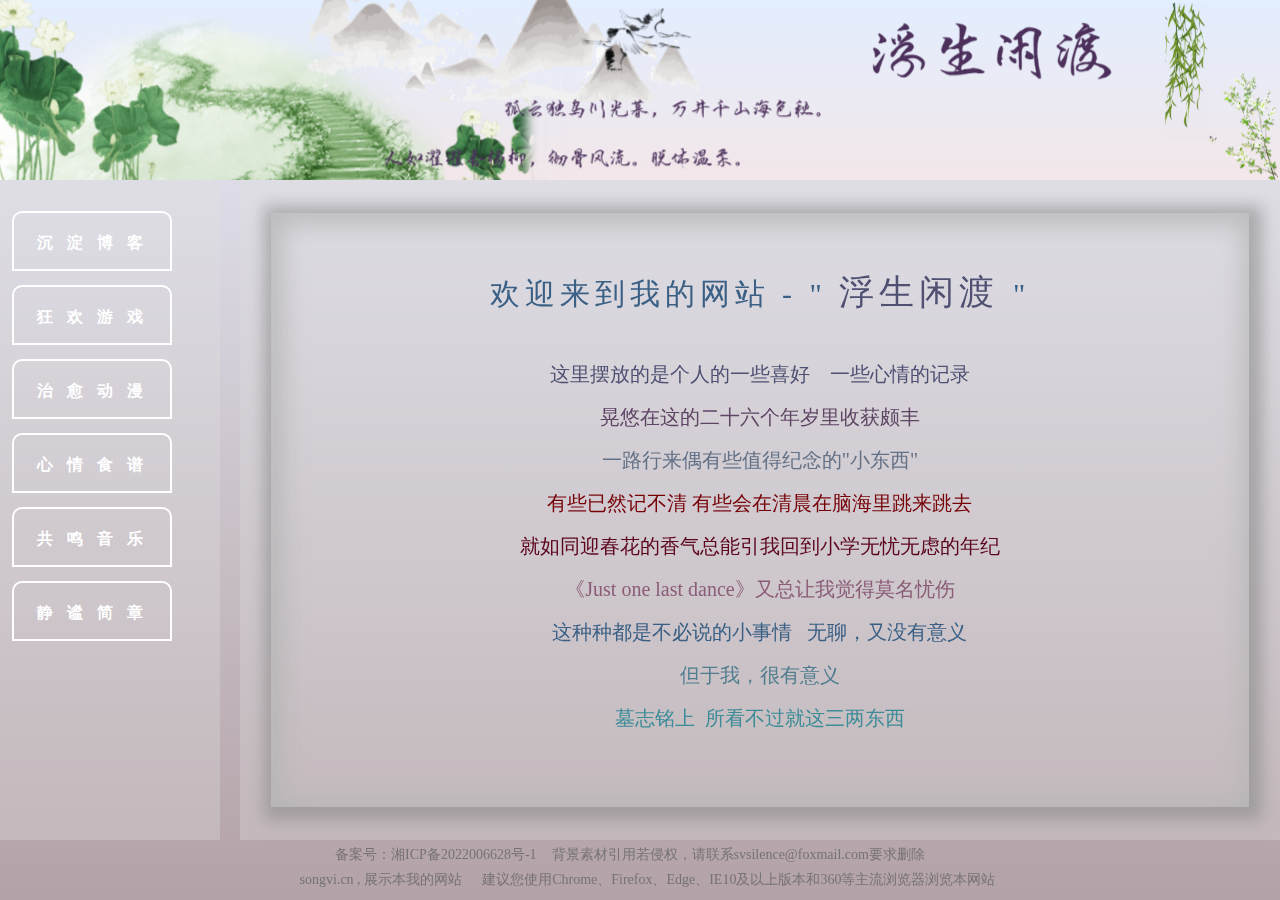
==== commit 42404bfa: "加上备案号" ====
--- a/index.html
+++ b/index.html
@@ -115,6 +115,7 @@
                         </div> -->
                     </div>
                 </div>
+                         
                 <div class="center_module" id="bubble_module">
                     <div class="left_module">
                         <ul class="left_bar">
@@ -246,7 +247,7 @@
                                     <div class="weather_img"  id="weatherimg"></div>
                                 </div>    -->
                             <div id="default_box">
-                                <img src="https://124.220.1.178:8443/images/wallhaven-gjj5ol.jpg" width="300" height="180" />
+                                <!-- <img src="https://124.220.1.178:8443/images/wallhaven-gjj5ol.jpg" width="300" height="180" /> -->
                                 <span class="webintro welcome">
                                     欢迎来到我的网站 - "
                                     <span class="webname">
@@ -720,11 +721,18 @@
                                 <div class="resume_shadow">
                                 </div>
                             </div>
+                        </div>
+                    </div>
+                    <div class="bottom_module">
+                        <div class="beian_info">
+                            <span class="block_span">备案号：<a class="a_href_style" target="_blank" rel="noopener" href="http://beian.miit.gov.cn/">湘ICP备2022006628号-1</a><span class="inline_block_span">背景素材引用若侵权，请联系svsilence@foxmail.com要求删除</span></span>
+                            <span class="block_span"><span class="inline_block_span">songvi.cn , 展示本我的网站</span>建议您使用Chrome、Firefox、Edge、IE10及以上版本和360等主流浏览器浏览本网站</span>
+                        </div>
                     </div>
                 </div>
+
+
             </div>
-        </div>
-        <div class="bottom_module">
         </div>
     </body>
 </html>
--- a/src/css/main.css
+++ b/src/css/main.css
@@ -1 +1 @@
-@keyframes bubbleAnimation{0%{left:var(--bubble_left);bottom:var(--bubble_top);opacity:1}10%{left:calc(var(--bubble_left) + 5px);bottom:calc(var(--bubble_top) + 70px);opacity:.9}25%{left:calc(var(--bubble_left) + 10px);bottom:calc(var(--bubble_top) + 150px);opacity:.7;border-color:#fafad2;transform:scale(1.1)}50%{left:calc(var(--bubble_left) + 15px);bottom:calc(var(--bubble_top) + 210px);transform:scale(1.2);border-color:#add8e6;opacity:.4}75%{left:calc(var(--bubble_left) + 10px);bottom:calc(var(--bubble_top) + 290px);opacity:.3;border-color:#90ee90;transform:scale(1.1)}100%{border-color:lightgrey;left:calc(var(--bubble_left) + 35px);bottom:calc(var(--bubble_top) + 340px);opacity:0;transform:scale(1.2)}}@keyframes overflowHiddenBox{0%,100%{position:absolute;top:-10px;right:-12px}50%{position:absolute;top:-10px;right:calc(100% - 10px)}}@keyframes centerRotateAnimation{0%{transform:scale3d(0.8,.8,.8) rotate3d(0,1,0,0deg)}50%{transform:scale3d(0.6,.6,.6) rotate3d(0,1,0,-60deg)}100%{transform:scale3d(1,1,1) rotate3d(0,1,0,-120deg)}}@keyframes centerMouseOverAnimation{0%{transform:scale3d(1,1,1) rotate3d(0,1,0,0deg)}100%{transform:scale3d(0.8,.8,.8) rotate3d(0,1,0,0deg)}}@keyframes centerMouseOutAnimation{0%{transform:scale3d(0.8,.8,.8) rotate3d(0,1,0,0deg)}100%{transform:scale3d(1,1,1) rotate3d(0,1,0,0deg)}}@keyframes leftRotateAnimation{0%{transform:scale3d(0.8,.8,.8) rotate3d(0,1,0,120deg)}50%{transform:scale3d(0.6,.6,.6) rotate3d(0,1,0,60deg)}100%{transform:scale3d(1,1,1) rotate3d(0,1,0,0deg)}}@keyframes leftMouseOverAnimation{0%{transform:scale3d(1,1,1) rotate3d(0,1,0,120deg)}100%{transform:scale3d(0.8,.8,.8) rotate3d(0,1,0,120deg)}}@keyframes leftMouseOutAnimation{0%{transform:scale3d(0.8,.8,.8) rotate3d(0,1,0,120deg)}100%{transform:scale3d(1,1,1) rotate3d(0,1,0,120deg)}}@keyframes rightRotateAnimation{0%{transform:scale3d(0.8,.8,.8) rotate3d(0,1,0,-120deg)}50%{transform:scale3d(0.6,.6,.6) rotate3d(0,1,0,0deg)}100%{transform:scale3d(1,1,1) rotate3d(0,1,0,120deg)}}@keyframes rightMouseOverAnimation{0%{transform:scale3d(1,1,1) rotate3d(0,1,0,-120deg)}100%{transform:scale3d(0.8,.8,.8) rotate3d(0,1,0,-120deg)}}@keyframes rightMouseOutAnimation{0%{transform:scale3d(0.8,.8,.8) rotate3d(0,1,0,-120deg)}100%{transform:scale3d(1,1,1) rotate3d(0,1,0,-120deg)}}@keyframes textToggle{0%{transform:translateY(0px)}50%{transform:translateY(-60px)}100%{transform:translateY(0px)}}@keyframes waveAnimation{0%{-webkit-transform:scale(0);transform:scale(0);opacity:.5}100%{-webkit-transform:scale(2);transform:scale(2);opacity:0}}@keyframes opacityAnimation{0%{transform:translateY(-30px);opacity:0}100%{transform:translateY(0);opacity:1}}@keyframes zeroOpacityAnimation{0%{opacity:1;border-radius:8px}100%{opacity:0;border-radius:8px;transform-origin:right top;transform:scale(0.2)}}@keyframes bokeMessagePopup{0%{opacity:0;border:2px solid #fff;border-radius:8px;transform:scale(0.3)}25%{opacity:.3;border:2px solid #fff;border-radius:8px;transform:scale(0.5)}50%{opacity:.5;border:2px solid #fff;border-radius:8px;transform:scale(0.6)}100%{opacity:1;border:2px solid #fff;border-radius:8px;transform:scale(1)}}@keyframes resumeMessagePopup{0%{opacity:0;transform:translateX(220px)}50%{opacity:.5;transform:translateX(100px)}100%{opacity:1;transform:translateX(0px)}}@keyframes resumeModule{0%,100%{transform:rotate3d(0,1,0,35deg)}50%{transform:rotate3d(0,1,0,35deg) translateY(-40px)}}@keyframes resumeShadowModule{0%,100%{transform:translateX(-50%) rotate3d(0,1,0,35deg) rotate3d(1,0,0,-90deg) translate3d(0,20px,20px)}50%{transform:translateX(-50%) rotate3d(0,1,0,35deg) rotate3d(1,0,0,-90deg) translate3d(0,20px,20px) scale(1.05)}}.main{width:100vw;height:100%;background:linear-gradient(to bottom,#e8ebf7,#b3a2a7);background-attachment:fixed;overflow:hidden}.main .full_module{width:100vw;height:100%;display:flex;flex-direction:column}.main .full_module .top_module{width:100vw;height:180px;overflow:hidden;box-shadow:1px 1px 15px 2px #fff inset;perspective:1000vw;perspective-origin:center center;backface-visibility:hidden;cursor:pointer}.main .full_module .top_module .navigation_module{width:100vw;height:inherit;transform-style:preserve-3d;perspective-origin:center center}.main .full_module .top_module .navigation_module .right_box{height:inherit;background-image:linear-gradient(to top,#dfe9f3 0,#fff 100%);width:100%;position:absolute;left:0;top:0;transform-origin:right center;transform:translateZ(29vw) rotateY(300deg)}.main .full_module .top_module .navigation_module .right_box .web_title_close{width:60px;height:150px;background:url(../image/back_image/brush_painting/closepainting.png) no-repeat;background-position:50% 100%;background-size:cover;position:absolute;left:-120px;top:50%;border:1px solid #A3C0D0;border-radius:8px;transform:translateY(-50%) scale(0.5);z-index:10;opacity:0;transition:all 1s}.main .full_module .top_module .navigation_module .right_box .web_title_close:before{content:'';display:block;position:absolute;width:50px;height:180px;left:-50px;top:50%;transform:translateY(-50%)}.main .full_module .top_module .navigation_module .right_box:hover .web_title_close{opacity:1;transform:translateY(-50%) rotateY(180deg) scaleY(1);transition:all 1s}.main .full_module .top_module .navigation_module .right_box .wood_desk{position:absolute;right:290px;bottom:20px;width:100px;height:70px;background:url(../image/back_image/brush_painting/wood_desk.png) no-repeat;background-size:cover}.main .full_module .top_module .navigation_module .right_box .web_title_love_poem{position:absolute;right:590px;top:20px;width:500px;height:90px;background:url(../image/back_image/brush_painting/short_love_poem.png) no-repeat;background-size:contain;transform:rotateY(180deg)}.main .full_module .top_module .navigation_module .right_box .web_title_websidename{position:absolute;left:150px;top:20px;width:500px;height:90px;background:url(../image/back_image/logo/blue_logo.png) no-repeat;background-size:contain;transform:rotateY(180deg)}.main .full_module .top_module .navigation_module .right_box .brush_pen{position:absolute;right:80px;bottom:0;width:150px;height:100px;background:url(../image/back_image/brush_painting/brush_pen.png) no-repeat;background-size:cover}.main .full_module .top_module .navigation_module .right_box .web_title_man{background:url(../image/back_image/brush_painting/Aestheticism.png) no-repeat;background-size:cover;background-position:10px 40px;width:100px;height:140px;position:absolute;right:220px;bottom:0}.main .full_module .top_module .navigation_module .right_box .web_title_hometown{background:url(../image/back_image/brush_painting/blossom.png) no-repeat;background-size:cover;width:200px;height:180px;position:absolute;left:0;bottom:0}.main .full_module .top_module .navigation_module .right_box .web_title_moon{background:url(../image/back_image/brush_painting/moon.png) no-repeat;background-size:cover;width:140px;height:220px;position:absolute;right:0;top:-40px;transform:rotateY(180deg)}.main .full_module .top_module .navigation_module .right_box .web_title_sakula{background:url(../image/back_image/brush_painting/sakula.png) no-repeat;background-size:cover;width:70px;height:130px;position:absolute;right:200px;top:0}.main .full_module .top_module .navigation_module .right_box .web_title{width:400px;height:180px}.main .full_module .top_module .navigation_module .left_box{height:inherit;width:100%;position:absolute;left:0;top:0;transform-origin:left center;background-image:linear-gradient(to bottom,#f9f7e9,#fff);transform:translateZ(29vw) rotateY(-300deg)}.main .full_module .top_module .navigation_module .left_box .web_title_brige{background:url(../image/back_image/brush_painting/background_brige.png) no-repeat;background-size:cover;width:650px;height:180px;position:absolute;right:0;bottom:0}.main .full_module .top_module .navigation_module .left_box .web_title_love_poem{position:absolute;left:500px;bottom:0;width:500px;height:90px;background:url(../image/back_image/brush_painting/short_miss_poem.png) no-repeat;background-size:contain;transform:rotateY(180deg)}.main .full_module .top_module .navigation_module .left_box .web_title_websidename{position:absolute;left:150px;top:0;width:300px;height:90px;background:url(../image/back_image/logo/pink_logo.png) no-repeat;background-size:contain;transform:rotateY(180deg)}.main .full_module .top_module .navigation_module .left_box .web_title_close{width:60px;height:150px;background:url(../image/back_image/brush_painting/closepainting.png) no-repeat;background-position:50% 100%;background-size:cover;position:absolute;left:-120px;top:50%;border:1px solid #A3C0D0;border-radius:8px;transform:translateY(-50%) scale(0.5);z-index:10;opacity:0;transition:all 1s}.main .full_module .top_module .navigation_module .left_box .web_title_close:before{content:'';display:block;position:absolute;width:50px;height:180px;left:-50px;top:50%;transform:translateY(-50%)}.main .full_module .top_module .navigation_module .left_box:hover .web_title_close{opacity:1;transform:translateY(-50%) rotateY(180deg) scaleY(1);transition:all 1s}.main .full_module .top_module .navigation_module .center_box{transform:translateZ(29vw);background-image:linear-gradient(to top,#f3e7e9 0,#e3eeff 99%,#e3eeff 100%)}.main .full_module .top_module .navigation_module .center_box .web_title_love_poem{position:absolute;right:400px;bottom:0;width:500px;height:90px;background:url(../image/back_image/brush_painting/short_like_poem.png) no-repeat;background-size:cover}.main .full_module .top_module .navigation_module .center_box .web_title_websidename{position:absolute;right:150px;top:0;width:300px;height:90px;background:url(../image/back_image/logo/lightpurple_logo.png) no-repeat;background-size:contain}.main .full_module .top_module .navigation_module .center_box .web_title_close{width:60px;height:150px;background:url(../image/back_image/brush_painting/closepainting.png) no-repeat;background-position:50% 100%;background-size:cover;position:absolute;right:-120px;top:50%;border:1px solid #A3C0D0;border-radius:8px;transform:translateY(-50%) scale(0.5);z-index:10;opacity:0;transition:all 1s}.main .full_module .top_module .navigation_module .center_box .web_title_close:before{content:'';display:block;position:absolute;width:50px;height:180px;left:-50px;top:50%;transform:translateY(-50%)}.main .full_module .top_module .navigation_module .center_box:hover .web_title_close{opacity:1;transform:translateY(-50%) scaleY(1);transition:all 1s}.main .full_module .top_module .navigation_module .describe_box{height:inherit;margin:0 auto;width:100%;position:absolute;border-top:1px solid #fff;border-bottom:1px solid #fff;left:0;top:0}.main .full_module .top_module .navigation_module .describe_box .web_title_juanzhou_close{position:absolute;top:-10px;left:-12px;height:200px;width:12px;background:url(../image/back_image/brush_painting/juanzhou.png) no-repeat;background-size:cover}.main .full_module .top_module .navigation_module .describe_box .web_title_juanzhou_open{position:absolute;top:-10px;right:-12px;height:200px;width:12px;background:url(../image/back_image/brush_painting/juanzhou.png) no-repeat;background-size:cover;background-position:100% 100%}.main .full_module .top_module .navigation_module .describe_box .mohu{position:absolute;width:30px;height:180px;left:530px;bottom:-5px;background-image:linear-gradient(to top,#f3e7e9 0,#e3eeff 99%,#e3eeff 100%);filter:blur(5px)}.main .full_module .top_module .navigation_module .describe_box .web_title_road{background:url(../image/back_image/brush_painting/road.png) no-repeat;background-size:cover;background-position:0 60%;width:550px;height:240px;position:absolute;left:0;bottom:-30px}.main .full_module .top_module .navigation_module .describe_box .web_title_mountain{background:url(../image/back_image/brush_painting/mountain.png) no-repeat;background-size:cover;background-position:20% 30%;width:400px;height:100px;position:absolute;left:300px;top:0}.main .full_module .top_module .navigation_module .describe_box .web_title_crane{background:url(../image/back_image/brush_painting/crane.png) no-repeat;background-size:cover;background-position:20% 30%;height:60px;width:110px;position:absolute;left:580px;top:10px}.main .full_module .top_module .navigation_module .describe_box .web_title_village{background:url(../image/back_image/brush_painting/village.png) no-repeat;background-size:cover;background-position:0 60%;width:100px;height:100px;position:absolute;right:400px;top:0}.main .full_module .top_module .navigation_module .describe_box .web_title_bunble{background:url(../image/back_image/brush_painting/peach.png) no-repeat;background-size:cover;background-position:0 60%;width:140px;height:180px;position:absolute;left:0;bottom:0}.main .full_module .top_module .navigation_module .describe_box .web_title_willow{background:url(../image/back_image/brush_painting/willow.png) no-repeat;background-size:cover;background-position:20% 40%;width:80px;height:190px;position:absolute;right:0;top:0;right:50px}.main .full_module .top_module .navigation_module .describe_box .web_title_small_tree{background:url(../image/back_image/brush_painting/small_tree.png) no-repeat;background-size:cover;background-position:0 60%;width:80px;height:110px;position:absolute;bottom:0;right:20px}.main .full_module .center_module{width:inherit;flex:1;overflow:hidden;position:relative;opacity:1}.main .full_module .center_module .left_module{float:left;width:220px;height:95%;background:rgba(225,225,225,.3);z-index:100}.main .full_module .center_module .left_module .left_bar{z-index:99;padding:15px 12px}.main .full_module .center_module .left_module .left_bar .left_bar_box{z-index:99;box-sizing:border-box;margin-bottom:14px;display:block;cursor:pointer;text-align:center;color:#fff;width:160px;height:60px;border:2px solid #fff;border-radius:10px 10px 0 0;line-height:60px;font-weight:700;letter-spacing:5px}.main .full_module .center_module .left_module .left_bar .left_bar_box:hover:nth-child(1){height:100px;line-height:100px;border-radius:10px;background:url(../image/back_image/button/kelly-sikkema-Oz_J_FXKvIs-unsplash.jpg) no-repeat;background-size:cover;transform:perspective(1000px) translateX(40px) scale(1.2);transition:all .8s}.main .full_module .center_module .left_module .left_bar .left_bar_box:hover:nth-child(2){height:100px;line-height:100px;border-radius:10px;background:url(../image/back_image/button/nika-benedictova-_913XLNbMJ0-unsplash.jpg) no-repeat;background-size:cover;transform:perspective(1000px) translateX(40px) scale(1.2);transition:all .8s}.main .full_module .center_module .left_module .left_bar .left_bar_box:hover:nth-child(3){height:100px;line-height:100px;border-radius:10px;background:url(../image/back_image/button/shubham-dhage-R5A_YlcSJwA-unsplash.jpg) no-repeat;background-size:cover;transform:perspective(1000px) translateX(40px) scale(1.2);transition:all .8s}.main .full_module .center_module .left_module .left_bar .left_bar_box:hover:nth-child(4){height:100px;line-height:100px;border-radius:10px;background:url(../image/back_image/button/jamie-street-tb5A-QTI6xg-unsplash.jpg) no-repeat;background-size:cover;transform:perspective(1000px) translateX(40px) scale(1.2);transition:all .8s}.main .full_module .center_module .left_module .left_bar .left_bar_box:hover:nth-child(5){height:100px;line-height:100px;border-radius:10px;background:url(../image/back_image/button/henry-co-21HT36zwLn8-unsplash.jpg) no-repeat;background-size:cover;transform:perspective(1000px) translateX(40px) scale(1.2);transition:all .8s}.main .full_module .center_module .left_module .left_bar .left_bar_box:hover:nth-child(6){height:100px;line-height:100px;border-radius:10px;background:url(../image/back_image/button/firmbee-com-YtQAhNbqa2o-unsplash.jpg) no-repeat;background-size:cover;transform:perspective(1000px) translateX(40px) scale(1.2);transition:all .8s}.main .full_module .center_module .left_module .left_bar .left_bar_box:hover:nth-child(7){height:100px;line-height:100px;border-radius:10px;background:url(../image/back_image/button/mali-desha-CTiqnCCAQlo-unsplash.jpg) no-repeat;background-size:cover;transform:perspective(1000px) translateX(40px) scale(1.2);transition:all .8s}.main .full_module .center_module .left_module .left_bar .left_bar_box:hover:nth-child(8){height:100px;line-height:100px;border-radius:10px;background:url(../image/back_image/button/nastuh-abootalebi-eHD8Y1Znfpk-unsplash.jpg) no-repeat;background-size:cover;transform:perspective(1000px) translateX(40px) scale(1.2);transition:all .8s}.main .full_module .center_module .left_module .left_bar .left_bar_box:hover .text_transformation:nth-child(2n){display:inline-block;transform:rotateY(360deg);transition:all 1s;transition-delay:var(--ani-delay)}.main .full_module .center_module .left_module .left_bar .left_bar_box:hover .text_transformation:nth-child(2n+1){display:inline-block;transform:rotateX(360deg);transition:all 1s;transition-delay:var(--ani-delay)}.main .full_module .center_module .right_module{float:right;width:calc(100% - 240px);height:95%;background:rgba(225,225,225,.3);z-index:99;position:relative}.main .full_module .center_module .right_module .common_box{position:absolute;width:94%;height:90%;top:0;bottom:0;right:0;left:0;margin:auto;box-shadow:3px 3px 15px 10px rgba(137,137,137,.6),3px 3px 25px 10px rgba(181,181,181,.8) inset}.main .full_module .center_module .right_module .common_box .weather_box{padding:10px 15px;height:140px;width:300px;border-radius:20px;background:linear-gradient(to right,#bdc3c7,#2c3e50);position:absolute;right:20px;top:20px;display:grid;grid-template-columns:auto auto;text-align:justify;z-index:99}.main .full_module .center_module .right_module .common_box .weather_box .city_info{margin-left:10px;text-align:center;letter-spacing:3px;font-weight:700}.main .full_module .center_module .right_module .common_box .weather_box .weather_info{font-weight:700;font-size:15px;color:#333;height:28px;line-height:28px;margin-left:10px}.main .full_module .center_module .right_module .common_box .weather_box .weather_info .detail_info{font-weight:500}.main .full_module .center_module .right_module .common_box .weather_box .weather_img{width:40px;height:40px;text-align:center;position:absolute;left:15px;top:5px}.main .full_module .center_module .right_module .common_box .weather_box .weather_img #weather{display:block}.main .full_module .center_module .right_module .common_box #default_box{position:absolute;width:90%;height:90%;border-radius:20%;left:5%;top:5%;padding-top:30px;text-align:center;font-size:20px;color:#3b6085}.main .full_module .center_module .right_module .common_box #default_box .webintro{display:inline-block;margin-bottom:20px}.main .full_module .center_module .right_module .common_box #default_box .message{margin-top:30px;color:#4e5173}.main .full_module .center_module .right_module .common_box #default_box .walkaway{color:#5e4564}.main .full_module .center_module .right_module .common_box #default_box .memory{color:#760207}.main .full_module .center_module .right_module .common_box #default_box .flower{color:#5c051c}.main .full_module .center_module .right_module .common_box #default_box .music{color:#8a5c77}.main .full_module .center_module .right_module .common_box #default_box .intruduce{color:#637187}.main .full_module .center_module .right_module .common_box #default_box .mean{color:#507e8f}.main .full_module .center_module .right_module .common_box #default_box .afterdeath{color:#3c8c98}.main .full_module .center_module .right_module .common_box #default_box .welcome{font-size:30px;letter-spacing:5px}.main .full_module .center_module .right_module .common_box #default_box .welcome .webname{color:#4f5072;font-size:35px}.main .full_module .center_module .right_module .common_box #boke_box{position:absolute;width:90%;height:90%;left:5%;top:5%;margin:0 auto;display:none;opacity:0}.main .full_module .center_module .right_module .common_box #boke_box .unfinished_work{background:0 0;width:100%;height:100%;display:flex;justify-content:center;align-items:center}.main .full_module .center_module .right_module .common_box #boke_box .unfinished_work .tips_text{font-size:25px;margin-right:10px;width:30px;height:30px;display:inline-block;animation:textToggle 1.5s linear infinite;animation-delay:var(--delay)}.main .full_module .center_module .right_module .common_box #game_box{position:absolute;width:90%;height:90%;left:5%;top:5%;display:flex;flex-direction:column;display:none;opacity:0}.main .full_module .center_module .right_module .common_box #game_box .float_right_box{position:absolute;right:0}.main .full_module .center_module .right_module .common_box #game_box .same_game_box{width:100%;height:50%;position:relative}.main .full_module .center_module .right_module .common_box #game_box .same_game_box .ellipse_img:nth-child(1){opacity:0;width:100px;height:100%;margin-right:25px;background:url(../image/back_image/game/shenzi.jpg) no-repeat;background-size:cover;border-radius:30px 30px 0 0}.main .full_module .center_module .right_module .common_box #game_box .same_game_box .ellipse_img:nth-child(2){opacity:0;width:100px;height:100%;margin-right:25px;background:url(../image/back_image/game/shenhe.jpg) no-repeat;background-size:cover;background-position:30% 100%;border-radius:30px 30px 0 0}.main .full_module .center_module .right_module .common_box #game_box .same_game_box .ellipse_img:nth-child(3){opacity:0;width:100px;height:100%;margin-right:25px;background:url(../image/back_image/game/leidian.jpg) no-repeat;background-size:cover;background-position:30% 100%;border-radius:30px 30px 0 0}.main .full_module .center_module .right_module .common_box #game_box .same_game_box .ellipse_img:nth-child(4){opacity:0;width:100px;height:100%;margin-right:25px;background:url(../image/back_image/game/daoqi.jpg) no-repeat;background-size:cover;border-radius:30px 30px 0 0}.main .full_module .center_module .right_module .common_box #game_box .same_game_box .ellipse_img:nth-child(5){opacity:0;width:100px;height:100%;margin-right:25px;background:url(../image/back_image/game/shenli.jpg) no-repeat;background-size:cover;background-position:30% 100%;border-radius:30px 30px 0 0}.main .full_module .center_module .right_module .common_box #game_box .same_game_box .genshin_impact_intro:hover+.genshin_impact_beauty{width:calc(100% - 840px);height:100%;position:absolute;right:0;top:0;display:flex;flex-direction:row;flex-wrap:wrap;overflow:hidden}.main .full_module .center_module .right_module .common_box #game_box .same_game_box .genshin_impact_intro:hover+.genshin_impact_beauty .ellipse_img:nth-child(1){opacity:1;width:100px;height:100%;margin-right:25px;background:url(../image/back_image/game/shenzi.jpg) no-repeat;background-size:cover;border-radius:30px 30px 0 0;transform:translateX(20px);transition:all .2s linear;transition-delay:var(--imgdelay)}.main .full_module .center_module .right_module .common_box #game_box .same_game_box .genshin_impact_intro:hover+.genshin_impact_beauty .ellipse_img:nth-child(2){opacity:1;width:100px;height:100%;margin-right:25px;background:url(../image/back_image/game/shenhe.jpg) no-repeat;background-size:cover;background-position:30% 100%;border-radius:30px 30px 0 0;transform:translateX(20px);transition:all .2s linear;transition-delay:var(--imgdelay)}.main .full_module .center_module .right_module .common_box #game_box .same_game_box .genshin_impact_intro:hover+.genshin_impact_beauty .ellipse_img:nth-child(3){opacity:1;width:100px;height:100%;margin-right:25px;background:url(../image/back_image/game/leidian.jpg) no-repeat;background-size:cover;background-position:30% 100%;border-radius:30px 30px 0 0;transform:translateX(20px);transition:all .2s linear;transition-delay:var(--imgdelay)}.main .full_module .center_module .right_module .common_box #game_box .same_game_box .genshin_impact_intro:hover+.genshin_impact_beauty .ellipse_img:nth-child(4){opacity:1;width:100px;height:100%;margin-right:25px;background:url(../image/back_image/game/daoqi.jpg) no-repeat;background-size:cover;border-radius:30px 30px 0 0;transform:translateX(20px);transition:all .2s linear;transition-delay:var(--imgdelay)}.main .full_module .center_module .right_module .common_box #game_box .same_game_box .genshin_impact_intro:hover+.genshin_impact_beauty .ellipse_img:nth-child(5){opacity:1;width:100px;height:100%;margin-right:25px;background:url(../image/back_image/game/shenli.jpg) no-repeat;background-size:cover;background-position:30% 100%;border-radius:30px 30px 0 0;transform:translateX(20px);transition:all .2s linear;transition-delay:var(--imgdelay)}.main .full_module .center_module .right_module .common_box #game_box .same_game_box .genshin_impact_intro{position:absolute;border-radius:12px;height:280px;left:500px;top:0;width:300px;font-size:15px;overflow:hidden;box-shadow:3px 3px 3px 3px #b9b6b6,3px 3px 7px 2px #d1cfcf inset}.main .full_module .center_module .right_module .common_box #game_box .same_game_box .genshin_impact_intro .game_name{margin-top:10px;font-size:25px;letter-spacing:8px;font-weight:700;text-align:center;display:block}.main .full_module .center_module .right_module .common_box #game_box .same_game_box .genshin_impact_intro .game_name .game_name_en{letter-spacing:0;font-size:15px;font-style:italic}.main .full_module .center_module .right_module .common_box #game_box .same_game_box .genshin_impact_intro .game_detail{margin-left:18px;letter-spacing:2px;display:block;margin-top:10px;font-style:italic}.main .full_module .center_module .right_module .common_box #game_box .same_game_box .honkai_impact_beauty .ellipse_desc_img:nth-child(1){opacity:0;width:100px;height:100%;background:url(../image/back_image/game/lita.jpg) no-repeat;background-size:cover;border-radius:30px 30px 0 0}.main .full_module .center_module .right_module .common_box #game_box .same_game_box .honkai_impact_beauty .ellipse_desc_img:nth-child(2){opacity:0;width:100px;height:100%;background:url(../image/back_image/game/jizi.jpg) no-repeat;background-size:cover;margin-left:20px;background-position:30% 100%;border-radius:30px 30px 0 0}.main .full_module .center_module .right_module .common_box #game_box .same_game_box .honkai_impact_beauty .ellipse_desc_img:nth-child(3){opacity:0;width:100px;height:100%;background:url(../image/back_image/game/nvwang.jpg) no-repeat;background-size:cover;margin-left:20px;background-position:30% 100%;border-radius:30px 30px 0 0}.main .full_module .center_module .right_module .common_box #game_box .same_game_box .honkai_impact_beauty .ellipse_desc_img:nth-child(4){opacity:0;width:100px;height:100%;margin-left:20px;background:url(../image/back_image/game/fuhua.jpg) no-repeat;background-size:cover;border-radius:30px 30px 0 0}.main .full_module .center_module .right_module .common_box #game_box .same_game_box .honkai_impact_beauty .ellipse_desc_img:nth-child(5){opacity:0;width:100px;height:100%;background:url(../image/back_image/game/buluoniya.jpg) no-repeat;background-size:cover;margin-left:20px;background-position:30% 100%;border-radius:30px 30px 0 0}.main .full_module .center_module .right_module .common_box #game_box .same_game_box .honkai_impact_intro:hover+.honkai_impact_beauty{width:calc(100% - 900px);height:100%;position:absolute;left:0;top:0;display:flex;flex-direction:row;justify-content:right;flex-wrap:wrap;overflow:hidden}.main .full_module .center_module .right_module .common_box #game_box .same_game_box .honkai_impact_intro:hover+.honkai_impact_beauty .ellipse_desc_img:nth-child(1){width:100px;height:100%;background:url(../image/back_image/game/lita.jpg) no-repeat;background-size:cover;border-radius:30px 30px 0 0;animation:opacityAnimation .2s linear forwards;animation-delay:var(--himgdelay)}.main .full_module .center_module .right_module .common_box #game_box .same_game_box .honkai_impact_intro:hover+.honkai_impact_beauty .ellipse_desc_img:nth-child(2){width:100px;height:100%;background:url(../image/back_image/game/jizi.jpg) no-repeat;background-size:cover;background-position:30% 100%;border-radius:30px 30px 0 0;animation:opacityAnimation .2s linear forwards;animation-delay:var(--himgdelay)}.main .full_module .center_module .right_module .common_box #game_box .same_game_box .honkai_impact_intro:hover+.honkai_impact_beauty .ellipse_desc_img:nth-child(3){width:100px;height:100%;background:url(../image/back_image/game/nvwang.jpg) no-repeat;background-size:cover;background-position:30% 100%;border-radius:30px 30px 0 0;animation:opacityAnimation .2s linear forwards;animation-delay:var(--himgdelay)}.main .full_module .center_module .right_module .common_box #game_box .same_game_box .honkai_impact_intro:hover+.honkai_impact_beauty .ellipse_desc_img:nth-child(4){width:100px;height:100%;background:url(../image/back_image/game/fuhua.jpg) no-repeat;background-size:cover;border-radius:30px 30px 0 0;animation:opacityAnimation .2s linear forwards;animation-delay:var(--himgdelay)}.main .full_module .center_module .right_module .common_box #game_box .same_game_box .honkai_impact_intro:hover+.honkai_impact_beauty .ellipse_desc_img:nth-child(5){width:100px;height:100%;background:url(../image/back_image/game/buluoniya.jpg) no-repeat;background-size:cover;background-position:30% 100%;border-radius:30px 30px 0 0;animation:opacityAnimation .2s linear forwards;animation-delay:var(--himgdelay)}.main .full_module .center_module .right_module .common_box #game_box .same_game_box .honkai_impact_intro{position:absolute;height:200px;right:500px;top:80px;width:350px;border-radius:12px;font-size:15px;overflow:hidden;box-shadow:-3px 3px 3px 3px #b9b6b6,3px 3px 7px 2px #d1cfcf inset}.main .full_module .center_module .right_module .common_box #game_box .same_game_box .honkai_impact_intro .game_name{margin-top:10px;font-size:25px;letter-spacing:8px;font-weight:700;text-align:center;display:block}.main .full_module .center_module .right_module .common_box #game_box .same_game_box .honkai_impact_intro .game_name .game_name_en{letter-spacing:0;font-size:15px;font-style:italic}.main .full_module .center_module .right_module .common_box #game_box .same_game_box .honkai_impact_intro .game_detail{margin-left:18px;letter-spacing:2px;display:block;margin-top:10px;font-style:italic}.main .full_module .center_module .right_module .common_box #game_box .same_game_box .common_game{height:250px;width:425px;background:pink}.main .full_module .center_module .right_module .common_box #game_box .same_game_box .genshin_impact_game{padding:18px;background:url(../image/back_image/game/shadow_er.png) no-repeat;background-size:100% 100%}.main .full_module .center_module .right_module .common_box #game_box .same_game_box .genshin_impact_game .genshin_impact_img{width:100%;height:100%;background:url(../image/back_image/game/genshin_impact.jpg) no-repeat;background-size:100% 100%}.main .full_module .center_module .right_module .common_box #game_box .same_game_box .honkai_impact_game{float:right;margin-top:-25px;margin-right:-20px;background:url(../image/back_image/game/shadow_pio.png) no-repeat;background-size:100% 100%;background-position:100% 100%;padding:23px 40px 32px 10px}.main .full_module .center_module .right_module .common_box #game_box .same_game_box .honkai_impact_game .honkai_impact_img{width:100%;height:100%;margin-top:20px;background:url(../image/back_image/game/honkai_impact.jpg) no-repeat;background-size:100% 100%}.main .full_module .center_module .right_module .common_box #resume_box{position:absolute;width:90%;height:90%;left:5%;top:5%;display:none;opacity:0;margin:0 auto;perspective:2200px;backface-visibility:hidden;transform-style:preserve-3d}.main .full_module .center_module .right_module .common_box #resume_box .resume_module{transform:rotate3d(0,1,0,35deg);height:90%;margin-top:3%;width:380px;background:linear-gradient(to bottom,#e8cbc0,#dbe6f6);margin-left:auto;margin-right:auto;transform-style:preserve-3d}.main .full_module .center_module .right_module .common_box #resume_box .resume_module:hover{animation:resumeModule 2s linear infinite}.main .full_module .center_module .right_module .common_box #resume_box .resume_module:after{content:'前端工程师';padding-top:100px;padding-left:10px;box-sizing:border-box;letter-spacing:20px;display:block;text-align:center;position:absolute;left:0;background:linear-gradient(to bottom,#aa4b6b,#6b6b83,#3b8d99);width:40px;height:100%;transform:rotate3d(0,1,0,-90deg) translate3d(-20px,0,20px)}.main .full_module .center_module .right_module .common_box #resume_box .resume_module .resume_title{position:absolute;font-size:30px;letter-spacing:10px;text-align:center;width:100%;height:150px;padding-top:30px;box-sizing:border-box}.main .full_module .center_module .right_module .common_box #resume_box .resume_module .resume_title .title_cn{display:block;font-size:18px;margin-top:10px}.main .full_module .center_module .right_module .common_box #resume_box .resume_module .resume_title .title_work_year{display:block;letter-spacing:3px;font-size:11px;text-align:right;margin-right:10px;margin-top:30px}.main .full_module .center_module .right_module .common_box #resume_box .resume_module .resume_into{position:absolute;bottom:150px;width:100%;cursor:pointer}.main .full_module .center_module .right_module .common_box #resume_box .resume_module .resume_into .into_button{text-decoration:none;text-align:center;display:block;margin:0 auto;height:40px;line-height:40px;border-radius:8px;width:100px;background:#e7f2f1}.main .full_module .center_module .right_module .common_box #resume_box .resume_module:hover+.resume_shadow{display:block;position:absolute;left:50%;bottom:0;background:lightgrey;width:380px;height:60px;animation:resumeShadowModule 2s linear infinite}.main .full_module .center_module .right_module .common_box #animation_box{position:absolute;width:90%;height:90%;left:5%;top:5%;display:flex;flex-direction:row;overflow-y:auto;opacity:0;display:none}.main .full_module .center_module .right_module .common_box #animation_box::-webkit-scrollbar{width:4px;height:4px}.main .full_module .center_module .right_module .common_box #animation_box::-webkit-scrollbar-thumb{border-radius:5px;-webkit-box-shadow:inset 0 0 5px rgba(0,0,0,.2);background:rgba(0,0,0,.2)}.main .full_module .center_module .right_module .common_box #animation_box::-webkit-scrollbar-track{-webkit-box-shadow:inset 0 0 5px rgba(0,0,0,.2);border-radius:0;background:rgba(0,0,0,.1)}.main .full_module .center_module .right_module .common_box #animation_box .animations_module{width:100%;height:100%;display:flex;flex-direction:row;flex-wrap:wrap;justify-content:flex-start}.main .full_module .center_module .right_module .common_box #animation_box .animations_module .love_animation:nth-of-type(1) .love_animation_img{background:url(../image/back_image/animation/yinhun_20220527222914.png) no-repeat;background-size:cover}.main .full_module .center_module .right_module .common_box #animation_box .animations_module .love_animation:nth-of-type(2) .love_animation_img{background:url(../image/back_image/animation/lianhua_20220527223052.png) no-repeat;background-size:cover}.main .full_module .center_module .right_module .common_box #animation_box .animations_module .love_animation:nth-of-type(3) .love_animation_img{background:url(../image/back_image/animation/shilaimu_20220527223142.png) no-repeat;background-size:cover}.main .full_module .center_module .right_module .common_box #animation_box .animations_module .love_animation:nth-of-type(4) .love_animation_img{background:url(../image/back_image/animation/kangna_20220527223230.png) no-repeat;background-size:cover}.main .full_module .center_module .right_module .common_box #animation_box .animations_module .love_animation:nth-of-type(5) .love_animation_img{background:url(../image/back_image/animation/midouzi_20220527223314.png) no-repeat;background-size:cover}.main .full_module .center_module .right_module .common_box #animation_box .animations_module .love_animation:nth-of-type(6) .love_animation_img{background:url(../image/back_image/animation/dianguang_20220527223356.png) no-repeat;background-size:cover}.main .full_module .center_module .right_module .common_box #animation_box .animations_module .love_animation:nth-of-type(7) .love_animation_img{background:url(../image/back_image/animation/xiamu_20220527223438.png) no-repeat;background-size:cover}.main .full_module .center_module .right_module .common_box #animation_box .animations_module .love_animation:nth-of-type(8) .love_animation_img{background:url(../image/back_image/animation/xuenai_20220527223516.png) no-repeat;background-size:cover}.main .full_module .center_module .right_module .common_box #animation_box .animations_module .love_animation:nth-of-type(9) .love_animation_img{background:url(../image/back_image/animation/gangqixi_20220527223556.png) no-repeat;background-size:cover}.main .full_module .center_module .right_module .common_box #animation_box .animations_module .love_animation:nth-of-type(10) .love_animation_img{background:url(../image/back_image/animation/qiyu_20220527223645.png) no-repeat;background-size:cover}.main .full_module .center_module .right_module .common_box #animation_box .animations_module .love_animation:nth-of-type(11) .love_animation_img{background:url(../image/back_image/animation/aimiliya_20220527223836.png) no-repeat;background-size:cover}.main .full_module .center_module .right_module .common_box #animation_box .animations_module .love_animation:nth-of-type(12) .love_animation_img{background:url(../image/back_image/animation/gaozhongsheng_20220527223853.png) no-repeat;background-size:cover}.main .full_module .center_module .right_module .common_box #animation_box .animations_module .love_animation:nth-of-type(13) .love_animation_img{background:url(../image/back_image/animation/guwang_20220527223909.png) no-repeat;background-size:cover}.main .full_module .center_module .right_module .common_box #animation_box .animations_module .love_animation:nth-of-type(14) .love_animation_img{background:url(../image/back_image/animation/aniya_20220527223919.png) no-repeat;background-size:cover}.main .full_module .center_module .right_module .common_box #animation_box .animations_module .love_animation{width:200px;height:330px;margin-bottom:30px;margin-right:15px}.main .full_module .center_module .right_module .common_box #animation_box .animations_module .love_animation .love_animation_img{width:200px;height:270px;border-radius:5px}.main .full_module .center_module .right_module .common_box #animation_box .animations_module .love_animation .love_animation_text{width:200px;height:60px;text-align:left;overflow:hidden}.main .full_module .center_module .right_module .common_box #animation_box .animations_module .love_animation .love_animation_text .text_title{margin-top:10px;display:block;line-height:25px;font-size:16px;letter-spacing:1px;font-weight:700}.main .full_module .center_module .right_module .common_box #animation_box .animations_module .love_animation .love_animation_text .text_intro{margin-top:5px;height:16px;width:200px;display:block;font-size:13px;color:#434141;text-overflow:ellipsis;overflow:hidden;white-space:nowrap}.main .full_module .center_module .right_module .common_box #food_box{position:absolute;width:90%;height:90%;left:5%;top:5%;opacity:0;display:none}.main .full_module .center_module .right_module .common_box #food_box .food_module .love_food_img{width:100%;border-radius:5px}.main .full_module .center_module .right_module .common_box #food_box .food_module .food_demon_topleft{width:15%;padding-bottom:15%;height:0;position:absolute;top:0;left:0}.main .full_module .center_module .right_module .common_box #food_box .food_module .food_demon_topleft .food_xueya{top:0;right:-210%;position:absolute;border-radius:5px;width:200%;padding-bottom:20%;box-shadow:-3px 3px 3px 3px #b9b6b6,3px 3px 7px 2px #d1cfcf inset}.main .full_module .center_module .right_module .common_box #food_box .food_module .food_demon_topleft .food_xueya .food_name{text-align:center;display:block;width:100%;font-weight:700;font-size:16px;margin:8px auto;letter-spacing:3px}.main .full_module .center_module .right_module .common_box #food_box .food_module .food_demon_topleft .food_xueya .food_intro{display:block;margin:auto 10px;line-height:20px;font-size:13px;color:#6e6d6d}.main .full_module .center_module .right_module .common_box #food_box .food_module .food_demon_topright{width:15%;padding-bottom:10%;height:0;position:absolute;top:0;right:0}.main .full_module .center_module .right_module .common_box #food_box .food_module .food_demon_topright .food_niurou{top:0;left:-210%;position:absolute;border-radius:5px;width:200%;padding-bottom:20%;box-shadow:-3px 3px 3px 3px #b9b6b6,3px 3px 7px 2px #d1cfcf inset}.main .full_module .center_module .right_module .common_box #food_box .food_module .food_demon_topright .food_niurou .food_name{text-align:center;display:block;width:100%;font-weight:700;font-size:16px;margin:8px auto;letter-spacing:3px}.main .full_module .center_module .right_module .common_box #food_box .food_module .food_demon_topright .food_niurou .food_intro{display:block;margin:auto 10px;line-height:20px;font-size:13px;color:#6e6d6d}.main .full_module .center_module .right_module .common_box #food_box .food_module .food_demon_center{width:15%;padding-bottom:10%;height:0;position:absolute;top:30%;left:30%}.main .full_module .center_module .right_module .common_box #food_box .food_module .food_demon_center .food_donganchicken{top:40px;right:-210%;position:absolute;border-radius:5px;width:200%;padding-bottom:20%;box-shadow:-3px 3px 3px 3px #b9b6b6,3px 3px 7px 2px #d1cfcf inset}.main .full_module .center_module .right_module .common_box #food_box .food_module .food_demon_center .food_donganchicken .food_name{text-align:center;display:block;width:100%;font-weight:700;font-size:16px;margin:8px auto;letter-spacing:3px}.main .full_module .center_module .right_module .common_box #food_box .food_module .food_demon_center .food_donganchicken .food_intro{display:block;margin:auto 10px;line-height:20px;font-size:13px;color:#6e6d6d}.main .full_module .center_module .right_module .common_box #food_box .food_module .food_demon_bottomleft{width:15%;padding-bottom:10%;height:0;position:absolute;bottom:30px;left:0}.main .full_module .center_module .right_module .common_box #food_box .food_module .food_demon_bottomleft .food_duojiaofish{top:0;right:-210%;position:absolute;border-radius:5px;width:200%;padding-bottom:20%;box-shadow:-3px 3px 3px 3px #b9b6b6,3px 3px 7px 2px #d1cfcf inset}.main .full_module .center_module .right_module .common_box #food_box .food_module .food_demon_bottomleft .food_duojiaofish .food_name{text-align:center;display:block;width:100%;font-weight:700;font-size:16px;margin:8px auto;letter-spacing:3px}.main .full_module .center_module .right_module .common_box #food_box .food_module .food_demon_bottomleft .food_duojiaofish .food_intro{display:block;margin:auto 10px;line-height:20px;font-size:13px;color:#6e6d6d}.main .full_module .center_module .right_module .common_box #food_box .food_module .food_demon_bottomright{width:15%;padding-bottom:10%;height:0;position:absolute;bottom:30px;right:0}.main .full_module .center_module .right_module .common_box #food_box .food_module .food_demon_bottomright .food_suanlazhujiao{top:0;left:-230%;position:absolute;border-radius:5px;width:220%;padding-bottom:20%;box-shadow:-3px 3px 3px 3px #b9b6b6,3px 3px 7px 2px #d1cfcf inset}.main .full_module .center_module .right_module .common_box #food_box .food_module .food_demon_bottomright .food_suanlazhujiao .food_name{text-align:center;display:block;width:100%;font-weight:700;font-size:16px;margin:8px auto;letter-spacing:3px}.main .full_module .center_module .right_module .common_box #food_box .food_module .food_demon_bottomright .food_suanlazhujiao .food_intro{display:block;margin:auto 10px;line-height:20px;font-size:13px;color:#6e6d6d}.main .full_module .center_module .right_module .common_box #music_box{position:absolute;width:90%;height:90%;left:5%;top:5%;overflow:hidden;opacity:0;display:none}.main .full_module .center_module .right_module .common_box #music_box::-webkit-scrollbar{width:4px;height:4px}.main .full_module .center_module .right_module .common_box #music_box::-webkit-scrollbar-thumb{border-radius:5px;-webkit-box-shadow:inset 0 0 5px rgba(0,0,0,.2);background:rgba(0,0,0,.2)}.main .full_module .center_module .right_module .common_box #music_box::-webkit-scrollbar-track{-webkit-box-shadow:inset 0 0 5px rgba(0,0,0,.2);border-radius:0;background:rgba(0,0,0,.1)}.main .full_module .center_module .right_module .common_box #music_box .music_module{width:100%;height:100%;display:flex;flex-direction:row;transition:all 1s}.main .full_module .center_module .right_module .common_box #music_box .music_module .common_page{width:100%;height:100%;position:absolute;text-align:center}.main .full_module .center_module .right_module .common_box #music_box .music_module .common_page .music_playlist{width:100%;height:100%;display:grid;grid-template-columns:auto auto auto}.main .full_module .center_module .right_module .common_box #music_box .music_module .common_page .music_playlist .music_list_demon{box-sizing:border-box}.main .full_module .center_module .right_module .common_box #music_box .music_module .common_page .music_playlist .music_list_demon .music_type{margin-top:15px;margin-bottom:10px;margin-left:10px;font-size:18px;font-weight:700}.main .full_module .center_module .right_module .common_box #music_box .music_module .common_page .music_playlist .music_list_demon .music_name{font-size:14px;font-weight:500;text-align:center;margin-left:10px;margin-bottom:5px}.main .full_module .center_module .right_module .common_box #music_box .music_module .common_page .fixed_arrow{position:absolute;width:100%;height:80px;line-height:80px;bottom:0;z-index:200}.main .full_module .center_module .right_module .common_box #music_box .music_module .common_page .fixed_arrow .left_arrow{float:left;border-radius:15px;width:150px;height:80px;background:rgba(255,255,255,.2);margin-left:50px;position:relative}.main .full_module .center_module .right_module .common_box #music_box .music_module .common_page .fixed_arrow .left_arrow:hover .special_baseline .top_line{transform:translateY(0px) rotate(-30deg)}.main .full_module .center_module .right_module .common_box #music_box .music_module .common_page .fixed_arrow .left_arrow:hover .special_baseline .bottom_line{transform:translateY(0px) rotate(30deg)}.main .full_module .center_module .right_module .common_box #music_box .music_module .common_page .fixed_arrow .left_arrow:hover .baseline .top_line{transform:translateY(-10px) rotate(-30deg)}.main .full_module .center_module .right_module .common_box #music_box .music_module .common_page .fixed_arrow .left_arrow:hover .baseline .bottom_line{transform:translateY(10px) rotate(30deg)}.main .full_module .center_module .right_module .common_box #music_box .music_module .common_page .fixed_arrow .left_arrow .baseline,.main .full_module .center_module .right_module .common_box #music_box .music_module .common_page .fixed_arrow .left_arrow .special_baseline{position:absolute;width:40px;height:6px;top:50%;left:50%;transform:translateX(-50%) translateY(-50%)}.main .full_module .center_module .right_module .common_box #music_box .music_module .common_page .fixed_arrow .left_arrow .baseline .top_line,.main .full_module .center_module .right_module .common_box #music_box .music_module .common_page .fixed_arrow .left_arrow .special_baseline .top_line{display:block;width:40px;height:6px;background:#999494;border-radius:3px;position:absolute;transform:translateY(10px)}.main .full_module .center_module .right_module .common_box #music_box .music_module .common_page .fixed_arrow .left_arrow .baseline .bottom_line,.main .full_module .center_module .right_module .common_box #music_box .music_module .common_page .fixed_arrow .left_arrow .special_baseline .bottom_line{display:block;width:40px;height:6px;background:#999494;border-radius:3px;position:absolute;transform:translateY(-10px)}.main .full_module .center_module .right_module .common_box #music_box .music_module .common_page .fixed_arrow .right_arrow{float:right;border-radius:15px;width:150px;height:80px;background:rgba(255,255,255,.2);margin-right:50px;position:relative}.main .full_module .center_module .right_module .common_box #music_box .music_module .common_page .fixed_arrow .right_arrow:hover .special_baseline .top_line{transform:translateY(0px) rotate(30deg)}.main .full_module .center_module .right_module .common_box #music_box .music_module .common_page .fixed_arrow .right_arrow:hover .special_baseline .bottom_line{transform:translateY(0px) rotate(-30deg)}.main .full_module .center_module .right_module .common_box #music_box .music_module .common_page .fixed_arrow .right_arrow:hover .baseline .top_line{transform:translateY(-10px) rotate(30deg)}.main .full_module .center_module .right_module .common_box #music_box .music_module .common_page .fixed_arrow .right_arrow:hover .baseline .bottom_line{transform:translateY(10px) rotate(-30deg)}.main .full_module .center_module .right_module .common_box #music_box .music_module .common_page .fixed_arrow .right_arrow .baseline,.main .full_module .center_module .right_module .common_box #music_box .music_module .common_page .fixed_arrow .right_arrow .special_baseline{position:absolute;width:40px;height:6px;top:50%;left:50%;transform:translateX(-50%) translateY(-50%)}.main .full_module .center_module .right_module .common_box #music_box .music_module .common_page .fixed_arrow .right_arrow .baseline .top_line,.main .full_module .center_module .right_module .common_box #music_box .music_module .common_page .fixed_arrow .right_arrow .special_baseline .top_line{display:block;width:40px;height:6px;background:#999494;border-radius:3px;position:absolute;transform:translateY(10px)}.main .full_module .center_module .right_module .common_box #music_box .music_module .common_page .fixed_arrow .right_arrow .baseline .bottom_line,.main .full_module .center_module .right_module .common_box #music_box .music_module .common_page .fixed_arrow .right_arrow .special_baseline .bottom_line{display:block;width:40px;height:6px;background:#999494;border-radius:3px;position:absolute;transform:translateY(-10px)}.main .full_module .center_module .right_module .common_box #music_box .music_module .music_module_secpage{left:100%}.main .full_module .center_module .right_module .common_box #music_box .music_module .music_module_trdpage{left:200%}.main .full_module .center_module .right_module .common_box #music_box .music_module .music_module_fourthpage{left:300%}.main .full_module .center_module .right_module .common_box .get_more{letter-spacing:5px;position:absolute;color:#897f81;right:50px;top:20px}.main .full_module .center_module .right_module .common_box .get_more .more_icon{font-size:30px;vertical-align:sub}.main .full_module .center_module .bubble{width:var(--diameter);height:var(--diameter);border-radius:50%;border:2px solid #fff;box-shadow:1px 1px 8px 1px #fff inset;position:absolute;left:var(--bubble_left);bottom:var(--bubble_top);animation:bubbleAnimation 5s linear infinite;animation-delay:var(--delay)}.main .full_module .center_module .bubble .shining_circle{position:absolute;top:var(--deviate-top);left:var(--deviate-left);display:block;width:8px;height:8px;border-radius:50%;background:#fff;filter:blur(3px)}.main .bottom_module{width:100%;height:80px;opacity:.5}.main .bottom_module .left_module{height:100%;width:20%}+@keyframes bubbleAnimation{0%{left:var(--bubble_left);bottom:var(--bubble_top);opacity:1}10%{left:calc(var(--bubble_left) + 5px);bottom:calc(var(--bubble_top) + 70px);opacity:.9}25%{left:calc(var(--bubble_left) + 10px);bottom:calc(var(--bubble_top) + 150px);opacity:.7;border-color:#fafad2;transform:scale(1.1)}50%{left:calc(var(--bubble_left) + 15px);bottom:calc(var(--bubble_top) + 210px);transform:scale(1.2);border-color:#add8e6;opacity:.4}75%{left:calc(var(--bubble_left) + 10px);bottom:calc(var(--bubble_top) + 290px);opacity:.3;border-color:#90ee90;transform:scale(1.1)}100%{border-color:lightgrey;left:calc(var(--bubble_left) + 35px);bottom:calc(var(--bubble_top) + 340px);opacity:0;transform:scale(1.2)}}@keyframes overflowHiddenBox{0%,100%{position:absolute;top:-10px;right:-12px}50%{position:absolute;top:-10px;right:calc(100% - 10px)}}@keyframes centerRotateAnimation{0%{transform:scale3d(0.8,.8,.8) rotate3d(0,1,0,0deg)}50%{transform:scale3d(0.6,.6,.6) rotate3d(0,1,0,-60deg)}100%{transform:scale3d(1,1,1) rotate3d(0,1,0,-120deg)}}@keyframes centerMouseOverAnimation{0%{transform:scale3d(1,1,1) rotate3d(0,1,0,0deg)}100%{transform:scale3d(0.8,.8,.8) rotate3d(0,1,0,0deg)}}@keyframes centerMouseOutAnimation{0%{transform:scale3d(0.8,.8,.8) rotate3d(0,1,0,0deg)}100%{transform:scale3d(1,1,1) rotate3d(0,1,0,0deg)}}@keyframes leftRotateAnimation{0%{transform:scale3d(0.8,.8,.8) rotate3d(0,1,0,120deg)}50%{transform:scale3d(0.6,.6,.6) rotate3d(0,1,0,60deg)}100%{transform:scale3d(1,1,1) rotate3d(0,1,0,0deg)}}@keyframes leftMouseOverAnimation{0%{transform:scale3d(1,1,1) rotate3d(0,1,0,120deg)}100%{transform:scale3d(0.8,.8,.8) rotate3d(0,1,0,120deg)}}@keyframes leftMouseOutAnimation{0%{transform:scale3d(0.8,.8,.8) rotate3d(0,1,0,120deg)}100%{transform:scale3d(1,1,1) rotate3d(0,1,0,120deg)}}@keyframes rightRotateAnimation{0%{transform:scale3d(0.8,.8,.8) rotate3d(0,1,0,-120deg)}50%{transform:scale3d(0.6,.6,.6) rotate3d(0,1,0,0deg)}100%{transform:scale3d(1,1,1) rotate3d(0,1,0,120deg)}}@keyframes rightMouseOverAnimation{0%{transform:scale3d(1,1,1) rotate3d(0,1,0,-120deg)}100%{transform:scale3d(0.8,.8,.8) rotate3d(0,1,0,-120deg)}}@keyframes rightMouseOutAnimation{0%{transform:scale3d(0.8,.8,.8) rotate3d(0,1,0,-120deg)}100%{transform:scale3d(1,1,1) rotate3d(0,1,0,-120deg)}}@keyframes textToggle{0%{transform:translateY(0px)}50%{transform:translateY(-60px)}100%{transform:translateY(0px)}}@keyframes waveAnimation{0%{-webkit-transform:scale(0);transform:scale(0);opacity:.5}100%{-webkit-transform:scale(2);transform:scale(2);opacity:0}}@keyframes opacityAnimation{0%{transform:translateY(-30px);opacity:0}100%{transform:translateY(0);opacity:1}}@keyframes zeroOpacityAnimation{0%{opacity:1;border-radius:8px}100%{opacity:0;border-radius:8px;transform-origin:right top;transform:scale(0.2)}}@keyframes bokeMessagePopup{0%{opacity:0;border:2px solid #fff;border-radius:8px;transform:scale(0.3)}25%{opacity:.3;border:2px solid #fff;border-radius:8px;transform:scale(0.5)}50%{opacity:.5;border:2px solid #fff;border-radius:8px;transform:scale(0.6)}100%{opacity:1;border:2px solid #fff;border-radius:8px;transform:scale(1)}}@keyframes resumeMessagePopup{0%{opacity:0;transform:translateX(220px)}50%{opacity:.5;transform:translateX(100px)}100%{opacity:1;transform:translateX(0px)}}@keyframes resumeModule{0%,100%{transform:rotate3d(0,1,0,35deg)}50%{transform:rotate3d(0,1,0,35deg) translateY(-40px)}}@keyframes resumeShadowModule{0%,100%{transform:translateX(-50%) rotate3d(0,1,0,35deg) rotate3d(1,0,0,-90deg) translate3d(0,20px,20px)}50%{transform:translateX(-50%) rotate3d(0,1,0,35deg) rotate3d(1,0,0,-90deg) translate3d(0,20px,20px) scale(1.05)}}.main{width:100vw;height:100%;background:linear-gradient(to bottom,#e8ebf7,#b3a2a7);background-attachment:fixed;overflow:hidden}.main .full_module{width:100vw;height:100%;display:flex;flex-direction:column}.main .full_module .top_module{width:100vw;height:180px;overflow:hidden;box-shadow:1px 1px 15px 2px #fff inset;perspective:1000vw;perspective-origin:center center;backface-visibility:hidden;cursor:pointer}.main .full_module .top_module .navigation_module{width:100vw;height:inherit;transform-style:preserve-3d;perspective-origin:center center}.main .full_module .top_module .navigation_module .right_box{height:inherit;background-image:linear-gradient(to top,#dfe9f3 0,#fff 100%);width:100%;position:absolute;left:0;top:0;transform-origin:right center;transform:translateZ(29vw) rotateY(300deg)}.main .full_module .top_module .navigation_module .right_box .web_title_close{width:60px;height:150px;background:url(../image/back_image/brush_painting/closepainting.png) no-repeat;background-position:50% 100%;background-size:cover;position:absolute;left:-120px;top:50%;border:1px solid #A3C0D0;border-radius:8px;transform:translateY(-50%) scale(0.5);z-index:10;opacity:0;transition:all 1s}.main .full_module .top_module .navigation_module .right_box .web_title_close:before{content:'';display:block;position:absolute;width:50px;height:180px;left:-50px;top:50%;transform:translateY(-50%)}.main .full_module .top_module .navigation_module .right_box:hover .web_title_close{opacity:1;transform:translateY(-50%) rotateY(180deg) scaleY(1);transition:all 1s}.main .full_module .top_module .navigation_module .right_box .wood_desk{position:absolute;right:290px;bottom:20px;width:100px;height:70px;background:url(../image/back_image/brush_painting/wood_desk.png) no-repeat;background-size:cover}.main .full_module .top_module .navigation_module .right_box .web_title_love_poem{position:absolute;right:590px;top:20px;width:500px;height:90px;background:url(../image/back_image/brush_painting/short_love_poem.png) no-repeat;background-size:contain;transform:rotateY(180deg)}.main .full_module .top_module .navigation_module .right_box .web_title_websidename{position:absolute;left:150px;top:20px;width:500px;height:90px;background:url(../image/back_image/logo/blue_logo.png) no-repeat;background-size:contain;transform:rotateY(180deg)}.main .full_module .top_module .navigation_module .right_box .brush_pen{position:absolute;right:80px;bottom:0;width:150px;height:100px;background:url(../image/back_image/brush_painting/brush_pen.png) no-repeat;background-size:cover}.main .full_module .top_module .navigation_module .right_box .web_title_man{background:url(../image/back_image/brush_painting/Aestheticism.png) no-repeat;background-size:cover;background-position:10px 40px;width:100px;height:140px;position:absolute;right:220px;bottom:0}.main .full_module .top_module .navigation_module .right_box .web_title_hometown{background:url(../image/back_image/brush_painting/blossom.png) no-repeat;background-size:cover;width:200px;height:180px;position:absolute;left:0;bottom:0}.main .full_module .top_module .navigation_module .right_box .web_title_moon{background:url(../image/back_image/brush_painting/moon.png) no-repeat;background-size:cover;width:140px;height:220px;position:absolute;right:0;top:-40px;transform:rotateY(180deg)}.main .full_module .top_module .navigation_module .right_box .web_title_sakula{background:url(../image/back_image/brush_painting/sakula.png) no-repeat;background-size:cover;width:70px;height:130px;position:absolute;right:200px;top:0}.main .full_module .top_module .navigation_module .right_box .web_title{width:400px;height:180px}.main .full_module .top_module .navigation_module .left_box{height:inherit;width:100%;position:absolute;left:0;top:0;transform-origin:left center;background-image:linear-gradient(to bottom,#f9f7e9,#fff);transform:translateZ(29vw) rotateY(-300deg)}.main .full_module .top_module .navigation_module .left_box .web_title_brige{background:url(../image/back_image/brush_painting/background_brige.png) no-repeat;background-size:cover;width:650px;height:180px;position:absolute;right:0;bottom:0}.main .full_module .top_module .navigation_module .left_box .web_title_love_poem{position:absolute;left:500px;bottom:0;width:500px;height:90px;background:url(../image/back_image/brush_painting/short_miss_poem.png) no-repeat;background-size:contain;transform:rotateY(180deg)}.main .full_module .top_module .navigation_module .left_box .web_title_websidename{position:absolute;left:150px;top:0;width:300px;height:90px;background:url(../image/back_image/logo/pink_logo.png) no-repeat;background-size:contain;transform:rotateY(180deg)}.main .full_module .top_module .navigation_module .left_box .web_title_close{width:60px;height:150px;background:url(../image/back_image/brush_painting/closepainting.png) no-repeat;background-position:50% 100%;background-size:cover;position:absolute;left:-120px;top:50%;border:1px solid #A3C0D0;border-radius:8px;transform:translateY(-50%) scale(0.5);z-index:10;opacity:0;transition:all 1s}.main .full_module .top_module .navigation_module .left_box .web_title_close:before{content:'';display:block;position:absolute;width:50px;height:180px;left:-50px;top:50%;transform:translateY(-50%)}.main .full_module .top_module .navigation_module .left_box:hover .web_title_close{opacity:1;transform:translateY(-50%) rotateY(180deg) scaleY(1);transition:all 1s}.main .full_module .top_module .navigation_module .center_box{transform:translateZ(29vw);background-image:linear-gradient(to top,#f3e7e9 0,#e3eeff 99%,#e3eeff 100%)}.main .full_module .top_module .navigation_module .center_box .web_title_love_poem{position:absolute;right:400px;bottom:0;width:500px;height:90px;background:url(../image/back_image/brush_painting/short_like_poem.png) no-repeat;background-size:cover}.main .full_module .top_module .navigation_module .center_box .web_title_websidename{position:absolute;right:150px;top:0;width:300px;height:90px;background:url(../image/back_image/logo/lightpurple_logo.png) no-repeat;background-size:contain}.main .full_module .top_module .navigation_module .center_box .web_title_close{width:60px;height:150px;background:url(../image/back_image/brush_painting/closepainting.png) no-repeat;background-position:50% 100%;background-size:cover;position:absolute;right:-120px;top:50%;border:1px solid #A3C0D0;border-radius:8px;transform:translateY(-50%) scale(0.5);z-index:10;opacity:0;transition:all 1s}.main .full_module .top_module .navigation_module .center_box .web_title_close:before{content:'';display:block;position:absolute;width:50px;height:180px;left:-50px;top:50%;transform:translateY(-50%)}.main .full_module .top_module .navigation_module .center_box:hover .web_title_close{opacity:1;transform:translateY(-50%) scaleY(1);transition:all 1s}.main .full_module .top_module .navigation_module .describe_box{height:inherit;margin:0 auto;width:100%;position:absolute;border-top:1px solid #fff;border-bottom:1px solid #fff;left:0;top:0}.main .full_module .top_module .navigation_module .describe_box .web_title_juanzhou_close{position:absolute;top:-10px;left:-12px;height:200px;width:12px;background:url(../image/back_image/brush_painting/juanzhou.png) no-repeat;background-size:cover}.main .full_module .top_module .navigation_module .describe_box .web_title_juanzhou_open{position:absolute;top:-10px;right:-12px;height:200px;width:12px;background:url(../image/back_image/brush_painting/juanzhou.png) no-repeat;background-size:cover;background-position:100% 100%}.main .full_module .top_module .navigation_module .describe_box .mohu{position:absolute;width:30px;height:180px;left:530px;bottom:-5px;background-image:linear-gradient(to top,#f3e7e9 0,#e3eeff 99%,#e3eeff 100%);filter:blur(5px)}.main .full_module .top_module .navigation_module .describe_box .web_title_road{background:url(../image/back_image/brush_painting/road.png) no-repeat;background-size:cover;background-position:0 60%;width:550px;height:240px;position:absolute;left:0;bottom:-30px}.main .full_module .top_module .navigation_module .describe_box .web_title_mountain{background:url(../image/back_image/brush_painting/mountain.png) no-repeat;background-size:cover;background-position:20% 30%;width:400px;height:100px;position:absolute;left:300px;top:0}.main .full_module .top_module .navigation_module .describe_box .web_title_crane{background:url(../image/back_image/brush_painting/crane.png) no-repeat;background-size:cover;background-position:20% 30%;height:60px;width:110px;position:absolute;left:580px;top:10px}.main .full_module .top_module .navigation_module .describe_box .web_title_village{background:url(../image/back_image/brush_painting/village.png) no-repeat;background-size:cover;background-position:0 60%;width:100px;height:100px;position:absolute;right:400px;top:0}.main .full_module .top_module .navigation_module .describe_box .web_title_bunble{background:url(../image/back_image/brush_painting/peach.png) no-repeat;background-size:cover;background-position:0 60%;width:140px;height:180px;position:absolute;left:0;bottom:0}.main .full_module .top_module .navigation_module .describe_box .web_title_willow{background:url(../image/back_image/brush_painting/willow.png) no-repeat;background-size:cover;background-position:20% 40%;width:80px;height:190px;position:absolute;right:0;top:0;right:50px}.main .full_module .top_module .navigation_module .describe_box .web_title_small_tree{background:url(../image/back_image/brush_painting/small_tree.png) no-repeat;background-size:cover;background-position:0 60%;width:80px;height:110px;position:absolute;bottom:0;right:20px}.main .full_module .center_module{width:inherit;flex:1;overflow:hidden;position:relative;opacity:1}.main .full_module .center_module .left_module{float:left;width:220px;height:calc(100% - 60px);background:rgba(225,225,225,.3);z-index:100}.main .full_module .center_module .left_module .left_bar{z-index:99;padding:15px 12px}.main .full_module .center_module .left_module .left_bar .left_bar_box{z-index:99;box-sizing:border-box;margin-bottom:14px;display:block;cursor:pointer;text-align:center;color:#fff;width:160px;height:60px;border:2px solid #fff;border-radius:10px 10px 0 0;line-height:60px;font-weight:700;letter-spacing:5px}.main .full_module .center_module .left_module .left_bar .left_bar_box:hover:nth-child(1){height:100px;line-height:100px;border-radius:10px;background:url(../image/back_image/button/kelly-sikkema-Oz_J_FXKvIs-unsplash.jpg) no-repeat;background-size:cover;transform:perspective(1000px) translateX(40px) scale(1.2);transition:all .8s}.main .full_module .center_module .left_module .left_bar .left_bar_box:hover:nth-child(2){height:100px;line-height:100px;border-radius:10px;background:url(../image/back_image/button/nika-benedictova-_913XLNbMJ0-unsplash.jpg) no-repeat;background-size:cover;transform:perspective(1000px) translateX(40px) scale(1.2);transition:all .8s}.main .full_module .center_module .left_module .left_bar .left_bar_box:hover:nth-child(3){height:100px;line-height:100px;border-radius:10px;background:url(../image/back_image/button/shubham-dhage-R5A_YlcSJwA-unsplash.jpg) no-repeat;background-size:cover;transform:perspective(1000px) translateX(40px) scale(1.2);transition:all .8s}.main .full_module .center_module .left_module .left_bar .left_bar_box:hover:nth-child(4){height:100px;line-height:100px;border-radius:10px;background:url(../image/back_image/button/jamie-street-tb5A-QTI6xg-unsplash.jpg) no-repeat;background-size:cover;transform:perspective(1000px) translateX(40px) scale(1.2);transition:all .8s}.main .full_module .center_module .left_module .left_bar .left_bar_box:hover:nth-child(5){height:100px;line-height:100px;border-radius:10px;background:url(../image/back_image/button/henry-co-21HT36zwLn8-unsplash.jpg) no-repeat;background-size:cover;transform:perspective(1000px) translateX(40px) scale(1.2);transition:all .8s}.main .full_module .center_module .left_module .left_bar .left_bar_box:hover:nth-child(6){height:100px;line-height:100px;border-radius:10px;background:url(../image/back_image/button/firmbee-com-YtQAhNbqa2o-unsplash.jpg) no-repeat;background-size:cover;transform:perspective(1000px) translateX(40px) scale(1.2);transition:all .8s}.main .full_module .center_module .left_module .left_bar .left_bar_box:hover:nth-child(7){height:100px;line-height:100px;border-radius:10px;background:url(../image/back_image/button/mali-desha-CTiqnCCAQlo-unsplash.jpg) no-repeat;background-size:cover;transform:perspective(1000px) translateX(40px) scale(1.2);transition:all .8s}.main .full_module .center_module .left_module .left_bar .left_bar_box:hover:nth-child(8){height:100px;line-height:100px;border-radius:10px;background:url(../image/back_image/button/nastuh-abootalebi-eHD8Y1Znfpk-unsplash.jpg) no-repeat;background-size:cover;transform:perspective(1000px) translateX(40px) scale(1.2);transition:all .8s}.main .full_module .center_module .left_module .left_bar .left_bar_box:hover .text_transformation:nth-child(2n){display:inline-block;transform:rotateY(360deg);transition:all 1s;transition-delay:var(--ani-delay)}.main .full_module .center_module .left_module .left_bar .left_bar_box:hover .text_transformation:nth-child(2n+1){display:inline-block;transform:rotateX(360deg);transition:all 1s;transition-delay:var(--ani-delay)}.main .full_module .center_module .right_module{float:right;width:calc(100% - 240px);height:calc(100% - 60px);background:rgba(225,225,225,.3);z-index:99;position:relative}.main .full_module .center_module .right_module .common_box{position:absolute;width:94%;height:90%;top:0;bottom:0;right:0;left:0;margin:auto;box-shadow:3px 3px 15px 10px rgba(137,137,137,.6),3px 3px 25px 10px rgba(181,181,181,.8) inset}.main .full_module .center_module .right_module .common_box .weather_box{padding:10px 15px;height:140px;width:300px;border-radius:20px;background:linear-gradient(to right,#bdc3c7,#2c3e50);position:absolute;right:20px;top:20px;display:grid;grid-template-columns:auto auto;text-align:justify;z-index:99}.main .full_module .center_module .right_module .common_box .weather_box .city_info{margin-left:10px;text-align:center;letter-spacing:3px;font-weight:700}.main .full_module .center_module .right_module .common_box .weather_box .weather_info{font-weight:700;font-size:15px;color:#333;height:28px;line-height:28px;margin-left:10px}.main .full_module .center_module .right_module .common_box .weather_box .weather_info .detail_info{font-weight:500}.main .full_module .center_module .right_module .common_box .weather_box .weather_img{width:40px;height:40px;text-align:center;position:absolute;left:15px;top:5px}.main .full_module .center_module .right_module .common_box .weather_box .weather_img #weather{display:block}.main .full_module .center_module .right_module .common_box #default_box{position:absolute;width:90%;height:90%;border-radius:20%;left:5%;top:5%;padding-top:30px;text-align:center;font-size:20px;color:#3b6085}.main .full_module .center_module .right_module .common_box #default_box .webintro{display:inline-block;margin-bottom:20px}.main .full_module .center_module .right_module .common_box #default_box .message{margin-top:30px;color:#4e5173}.main .full_module .center_module .right_module .common_box #default_box .walkaway{color:#5e4564}.main .full_module .center_module .right_module .common_box #default_box .memory{color:#760207}.main .full_module .center_module .right_module .common_box #default_box .flower{color:#5c051c}.main .full_module .center_module .right_module .common_box #default_box .music{color:#8a5c77}.main .full_module .center_module .right_module .common_box #default_box .intruduce{color:#637187}.main .full_module .center_module .right_module .common_box #default_box .mean{color:#507e8f}.main .full_module .center_module .right_module .common_box #default_box .afterdeath{color:#3c8c98}.main .full_module .center_module .right_module .common_box #default_box .welcome{font-size:30px;letter-spacing:5px}.main .full_module .center_module .right_module .common_box #default_box .welcome .webname{color:#4f5072;font-size:35px}.main .full_module .center_module .right_module .common_box #boke_box{position:absolute;width:90%;height:90%;left:5%;top:5%;margin:0 auto;display:none;opacity:0}.main .full_module .center_module .right_module .common_box #boke_box .unfinished_work{background:0 0;width:100%;height:100%;display:flex;justify-content:center;align-items:center}.main .full_module .center_module .right_module .common_box #boke_box .unfinished_work .tips_text{font-size:25px;margin-right:10px;width:30px;height:30px;display:inline-block;animation:textToggle 1.5s linear infinite;animation-delay:var(--delay)}.main .full_module .center_module .right_module .common_box #game_box{position:absolute;width:90%;height:90%;left:5%;top:5%;display:flex;flex-direction:column;display:none;opacity:0}.main .full_module .center_module .right_module .common_box #game_box .float_right_box{position:absolute;right:0}.main .full_module .center_module .right_module .common_box #game_box .same_game_box{width:100%;height:50%;position:relative}.main .full_module .center_module .right_module .common_box #game_box .same_game_box .ellipse_img:nth-child(1){opacity:0;width:100px;height:100%;margin-right:25px;background:url(../image/back_image/game/shenzi.jpg) no-repeat;background-size:cover;border-radius:30px 30px 0 0}.main .full_module .center_module .right_module .common_box #game_box .same_game_box .ellipse_img:nth-child(2){opacity:0;width:100px;height:100%;margin-right:25px;background:url(../image/back_image/game/shenhe.jpg) no-repeat;background-size:cover;background-position:30% 100%;border-radius:30px 30px 0 0}.main .full_module .center_module .right_module .common_box #game_box .same_game_box .ellipse_img:nth-child(3){opacity:0;width:100px;height:100%;margin-right:25px;background:url(../image/back_image/game/leidian.jpg) no-repeat;background-size:cover;background-position:30% 100%;border-radius:30px 30px 0 0}.main .full_module .center_module .right_module .common_box #game_box .same_game_box .ellipse_img:nth-child(4){opacity:0;width:100px;height:100%;margin-right:25px;background:url(../image/back_image/game/daoqi.jpg) no-repeat;background-size:cover;border-radius:30px 30px 0 0}.main .full_module .center_module .right_module .common_box #game_box .same_game_box .ellipse_img:nth-child(5){opacity:0;width:100px;height:100%;margin-right:25px;background:url(../image/back_image/game/shenli.jpg) no-repeat;background-size:cover;background-position:30% 100%;border-radius:30px 30px 0 0}.main .full_module .center_module .right_module .common_box #game_box .same_game_box .genshin_impact_intro:hover+.genshin_impact_beauty{width:calc(100% - 840px);height:100%;position:absolute;right:0;top:0;display:flex;flex-direction:row;flex-wrap:wrap;overflow:hidden}.main .full_module .center_module .right_module .common_box #game_box .same_game_box .genshin_impact_intro:hover+.genshin_impact_beauty .ellipse_img:nth-child(1){opacity:1;width:100px;height:100%;margin-right:25px;background:url(../image/back_image/game/shenzi.jpg) no-repeat;background-size:cover;border-radius:30px 30px 0 0;transform:translateX(20px);transition:all .2s linear;transition-delay:var(--imgdelay)}.main .full_module .center_module .right_module .common_box #game_box .same_game_box .genshin_impact_intro:hover+.genshin_impact_beauty .ellipse_img:nth-child(2){opacity:1;width:100px;height:100%;margin-right:25px;background:url(../image/back_image/game/shenhe.jpg) no-repeat;background-size:cover;background-position:30% 100%;border-radius:30px 30px 0 0;transform:translateX(20px);transition:all .2s linear;transition-delay:var(--imgdelay)}.main .full_module .center_module .right_module .common_box #game_box .same_game_box .genshin_impact_intro:hover+.genshin_impact_beauty .ellipse_img:nth-child(3){opacity:1;width:100px;height:100%;margin-right:25px;background:url(../image/back_image/game/leidian.jpg) no-repeat;background-size:cover;background-position:30% 100%;border-radius:30px 30px 0 0;transform:translateX(20px);transition:all .2s linear;transition-delay:var(--imgdelay)}.main .full_module .center_module .right_module .common_box #game_box .same_game_box .genshin_impact_intro:hover+.genshin_impact_beauty .ellipse_img:nth-child(4){opacity:1;width:100px;height:100%;margin-right:25px;background:url(../image/back_image/game/daoqi.jpg) no-repeat;background-size:cover;border-radius:30px 30px 0 0;transform:translateX(20px);transition:all .2s linear;transition-delay:var(--imgdelay)}.main .full_module .center_module .right_module .common_box #game_box .same_game_box .genshin_impact_intro:hover+.genshin_impact_beauty .ellipse_img:nth-child(5){opacity:1;width:100px;height:100%;margin-right:25px;background:url(../image/back_image/game/shenli.jpg) no-repeat;background-size:cover;background-position:30% 100%;border-radius:30px 30px 0 0;transform:translateX(20px);transition:all .2s linear;transition-delay:var(--imgdelay)}.main .full_module .center_module .right_module .common_box #game_box .same_game_box .genshin_impact_intro{position:absolute;border-radius:12px;height:280px;left:500px;top:0;width:300px;font-size:15px;overflow:hidden;box-shadow:3px 3px 3px 3px #b9b6b6,3px 3px 7px 2px #d1cfcf inset}.main .full_module .center_module .right_module .common_box #game_box .same_game_box .genshin_impact_intro .game_name{margin-top:10px;font-size:25px;letter-spacing:8px;font-weight:700;text-align:center;display:block}.main .full_module .center_module .right_module .common_box #game_box .same_game_box .genshin_impact_intro .game_name .game_name_en{letter-spacing:0;font-size:15px;font-style:italic}.main .full_module .center_module .right_module .common_box #game_box .same_game_box .genshin_impact_intro .game_detail{margin-left:18px;letter-spacing:2px;display:block;margin-top:10px;font-style:italic}.main .full_module .center_module .right_module .common_box #game_box .same_game_box .honkai_impact_beauty .ellipse_desc_img:nth-child(1){opacity:0;width:100px;height:100%;background:url(../image/back_image/game/lita.jpg) no-repeat;background-size:cover;border-radius:30px 30px 0 0}.main .full_module .center_module .right_module .common_box #game_box .same_game_box .honkai_impact_beauty .ellipse_desc_img:nth-child(2){opacity:0;width:100px;height:100%;background:url(../image/back_image/game/jizi.jpg) no-repeat;background-size:cover;margin-left:20px;background-position:30% 100%;border-radius:30px 30px 0 0}.main .full_module .center_module .right_module .common_box #game_box .same_game_box .honkai_impact_beauty .ellipse_desc_img:nth-child(3){opacity:0;width:100px;height:100%;background:url(../image/back_image/game/nvwang.jpg) no-repeat;background-size:cover;margin-left:20px;background-position:30% 100%;border-radius:30px 30px 0 0}.main .full_module .center_module .right_module .common_box #game_box .same_game_box .honkai_impact_beauty .ellipse_desc_img:nth-child(4){opacity:0;width:100px;height:100%;margin-left:20px;background:url(../image/back_image/game/fuhua.jpg) no-repeat;background-size:cover;border-radius:30px 30px 0 0}.main .full_module .center_module .right_module .common_box #game_box .same_game_box .honkai_impact_beauty .ellipse_desc_img:nth-child(5){opacity:0;width:100px;height:100%;background:url(../image/back_image/game/buluoniya.jpg) no-repeat;background-size:cover;margin-left:20px;background-position:30% 100%;border-radius:30px 30px 0 0}.main .full_module .center_module .right_module .common_box #game_box .same_game_box .honkai_impact_intro:hover+.honkai_impact_beauty{width:calc(100% - 900px);height:100%;position:absolute;left:0;top:0;display:flex;flex-direction:row;justify-content:right;flex-wrap:wrap;overflow:hidden}.main .full_module .center_module .right_module .common_box #game_box .same_game_box .honkai_impact_intro:hover+.honkai_impact_beauty .ellipse_desc_img:nth-child(1){width:100px;height:100%;background:url(../image/back_image/game/lita.jpg) no-repeat;background-size:cover;border-radius:30px 30px 0 0;animation:opacityAnimation .2s linear forwards;animation-delay:var(--himgdelay)}.main .full_module .center_module .right_module .common_box #game_box .same_game_box .honkai_impact_intro:hover+.honkai_impact_beauty .ellipse_desc_img:nth-child(2){width:100px;height:100%;background:url(../image/back_image/game/jizi.jpg) no-repeat;background-size:cover;background-position:30% 100%;border-radius:30px 30px 0 0;animation:opacityAnimation .2s linear forwards;animation-delay:var(--himgdelay)}.main .full_module .center_module .right_module .common_box #game_box .same_game_box .honkai_impact_intro:hover+.honkai_impact_beauty .ellipse_desc_img:nth-child(3){width:100px;height:100%;background:url(../image/back_image/game/nvwang.jpg) no-repeat;background-size:cover;background-position:30% 100%;border-radius:30px 30px 0 0;animation:opacityAnimation .2s linear forwards;animation-delay:var(--himgdelay)}.main .full_module .center_module .right_module .common_box #game_box .same_game_box .honkai_impact_intro:hover+.honkai_impact_beauty .ellipse_desc_img:nth-child(4){width:100px;height:100%;background:url(../image/back_image/game/fuhua.jpg) no-repeat;background-size:cover;border-radius:30px 30px 0 0;animation:opacityAnimation .2s linear forwards;animation-delay:var(--himgdelay)}.main .full_module .center_module .right_module .common_box #game_box .same_game_box .honkai_impact_intro:hover+.honkai_impact_beauty .ellipse_desc_img:nth-child(5){width:100px;height:100%;background:url(../image/back_image/game/buluoniya.jpg) no-repeat;background-size:cover;background-position:30% 100%;border-radius:30px 30px 0 0;animation:opacityAnimation .2s linear forwards;animation-delay:var(--himgdelay)}.main .full_module .center_module .right_module .common_box #game_box .same_game_box .honkai_impact_intro{position:absolute;height:200px;right:500px;top:80px;width:350px;border-radius:12px;font-size:15px;overflow:hidden;box-shadow:-3px 3px 3px 3px #b9b6b6,3px 3px 7px 2px #d1cfcf inset}.main .full_module .center_module .right_module .common_box #game_box .same_game_box .honkai_impact_intro .game_name{margin-top:10px;font-size:25px;letter-spacing:8px;font-weight:700;text-align:center;display:block}.main .full_module .center_module .right_module .common_box #game_box .same_game_box .honkai_impact_intro .game_name .game_name_en{letter-spacing:0;font-size:15px;font-style:italic}.main .full_module .center_module .right_module .common_box #game_box .same_game_box .honkai_impact_intro .game_detail{margin-left:18px;letter-spacing:2px;display:block;margin-top:10px;font-style:italic}.main .full_module .center_module .right_module .common_box #game_box .same_game_box .common_game{height:250px;width:425px;background:pink}.main .full_module .center_module .right_module .common_box #game_box .same_game_box .genshin_impact_game{padding:18px;background:url(../image/back_image/game/shadow_er.png) no-repeat;background-size:100% 100%}.main .full_module .center_module .right_module .common_box #game_box .same_game_box .genshin_impact_game .genshin_impact_img{width:100%;height:100%;background:url(../image/back_image/game/genshin_impact.jpg) no-repeat;background-size:100% 100%}.main .full_module .center_module .right_module .common_box #game_box .same_game_box .honkai_impact_game{float:right;margin-top:-25px;margin-right:-20px;background:url(../image/back_image/game/shadow_pio.png) no-repeat;background-size:100% 100%;background-position:100% 100%;padding:23px 40px 32px 10px}.main .full_module .center_module .right_module .common_box #game_box .same_game_box .honkai_impact_game .honkai_impact_img{width:100%;height:100%;margin-top:20px;background:url(../image/back_image/game/honkai_impact.jpg) no-repeat;background-size:100% 100%}.main .full_module .center_module .right_module .common_box #resume_box{position:absolute;width:90%;height:90%;left:5%;top:5%;display:none;opacity:0;margin:0 auto;perspective:2200px;backface-visibility:hidden;transform-style:preserve-3d}.main .full_module .center_module .right_module .common_box #resume_box .resume_module{transform:rotate3d(0,1,0,35deg);height:90%;margin-top:3%;width:380px;background:linear-gradient(to bottom,#e8cbc0,#dbe6f6);margin-left:auto;margin-right:auto;transform-style:preserve-3d}.main .full_module .center_module .right_module .common_box #resume_box .resume_module:hover{animation:resumeModule 2s linear infinite}.main .full_module .center_module .right_module .common_box #resume_box .resume_module:after{content:'前端工程师';padding-top:100px;padding-left:10px;box-sizing:border-box;letter-spacing:20px;display:block;text-align:center;position:absolute;left:0;background:linear-gradient(to bottom,#aa4b6b,#6b6b83,#3b8d99);width:40px;height:100%;transform:rotate3d(0,1,0,-90deg) translate3d(-20px,0,20px)}.main .full_module .center_module .right_module .common_box #resume_box .resume_module .resume_title{position:absolute;font-size:30px;letter-spacing:10px;text-align:center;width:100%;height:150px;padding-top:30px;box-sizing:border-box}.main .full_module .center_module .right_module .common_box #resume_box .resume_module .resume_title .title_cn{display:block;font-size:18px;margin-top:10px}.main .full_module .center_module .right_module .common_box #resume_box .resume_module .resume_title .title_work_year{display:block;letter-spacing:3px;font-size:11px;text-align:right;margin-right:10px;margin-top:30px}.main .full_module .center_module .right_module .common_box #resume_box .resume_module .resume_into{position:absolute;bottom:150px;width:100%;cursor:pointer}.main .full_module .center_module .right_module .common_box #resume_box .resume_module .resume_into .into_button{text-decoration:none;text-align:center;display:block;margin:0 auto;height:40px;line-height:40px;border-radius:8px;width:100px;background:#e7f2f1}.main .full_module .center_module .right_module .common_box #resume_box .resume_module:hover+.resume_shadow{display:block;position:absolute;left:50%;bottom:0;background:lightgrey;width:380px;height:60px;animation:resumeShadowModule 2s linear infinite}.main .full_module .center_module .right_module .common_box #animation_box{position:absolute;width:90%;height:90%;left:5%;top:5%;display:flex;flex-direction:row;overflow-y:auto;opacity:0;display:none}.main .full_module .center_module .right_module .common_box #animation_box::-webkit-scrollbar{width:4px;height:4px}.main .full_module .center_module .right_module .common_box #animation_box::-webkit-scrollbar-thumb{border-radius:5px;-webkit-box-shadow:inset 0 0 5px rgba(0,0,0,.2);background:rgba(0,0,0,.2)}.main .full_module .center_module .right_module .common_box #animation_box::-webkit-scrollbar-track{-webkit-box-shadow:inset 0 0 5px rgba(0,0,0,.2);border-radius:0;background:rgba(0,0,0,.1)}.main .full_module .center_module .right_module .common_box #animation_box .animations_module{width:100%;height:100%;display:flex;flex-direction:row;flex-wrap:wrap;justify-content:flex-start}.main .full_module .center_module .right_module .common_box #animation_box .animations_module .love_animation:nth-of-type(1) .love_animation_img{background:url(../image/back_image/animation/yinhun_20220527222914.png) no-repeat;background-size:cover}.main .full_module .center_module .right_module .common_box #animation_box .animations_module .love_animation:nth-of-type(2) .love_animation_img{background:url(../image/back_image/animation/lianhua_20220527223052.png) no-repeat;background-size:cover}.main .full_module .center_module .right_module .common_box #animation_box .animations_module .love_animation:nth-of-type(3) .love_animation_img{background:url(../image/back_image/animation/shilaimu_20220527223142.png) no-repeat;background-size:cover}.main .full_module .center_module .right_module .common_box #animation_box .animations_module .love_animation:nth-of-type(4) .love_animation_img{background:url(../image/back_image/animation/kangna_20220527223230.png) no-repeat;background-size:cover}.main .full_module .center_module .right_module .common_box #animation_box .animations_module .love_animation:nth-of-type(5) .love_animation_img{background:url(../image/back_image/animation/midouzi_20220527223314.png) no-repeat;background-size:cover}.main .full_module .center_module .right_module .common_box #animation_box .animations_module .love_animation:nth-of-type(6) .love_animation_img{background:url(../image/back_image/animation/dianguang_20220527223356.png) no-repeat;background-size:cover}.main .full_module .center_module .right_module .common_box #animation_box .animations_module .love_animation:nth-of-type(7) .love_animation_img{background:url(../image/back_image/animation/xiamu_20220527223438.png) no-repeat;background-size:cover}.main .full_module .center_module .right_module .common_box #animation_box .animations_module .love_animation:nth-of-type(8) .love_animation_img{background:url(../image/back_image/animation/xuenai_20220527223516.png) no-repeat;background-size:cover}.main .full_module .center_module .right_module .common_box #animation_box .animations_module .love_animation:nth-of-type(9) .love_animation_img{background:url(../image/back_image/animation/gangqixi_20220527223556.png) no-repeat;background-size:cover}.main .full_module .center_module .right_module .common_box #animation_box .animations_module .love_animation:nth-of-type(10) .love_animation_img{background:url(../image/back_image/animation/qiyu_20220527223645.png) no-repeat;background-size:cover}.main .full_module .center_module .right_module .common_box #animation_box .animations_module .love_animation:nth-of-type(11) .love_animation_img{background:url(../image/back_image/animation/aimiliya_20220527223836.png) no-repeat;background-size:cover}.main .full_module .center_module .right_module .common_box #animation_box .animations_module .love_animation:nth-of-type(12) .love_animation_img{background:url(../image/back_image/animation/gaozhongsheng_20220527223853.png) no-repeat;background-size:cover}.main .full_module .center_module .right_module .common_box #animation_box .animations_module .love_animation:nth-of-type(13) .love_animation_img{background:url(../image/back_image/animation/guwang_20220527223909.png) no-repeat;background-size:cover}.main .full_module .center_module .right_module .common_box #animation_box .animations_module .love_animation:nth-of-type(14) .love_animation_img{background:url(../image/back_image/animation/aniya_20220527223919.png) no-repeat;background-size:cover}.main .full_module .center_module .right_module .common_box #animation_box .animations_module .love_animation{width:200px;height:330px;margin-bottom:30px;margin-right:15px}.main .full_module .center_module .right_module .common_box #animation_box .animations_module .love_animation .love_animation_img{width:200px;height:270px;border-radius:5px}.main .full_module .center_module .right_module .common_box #animation_box .animations_module .love_animation .love_animation_text{width:200px;height:60px;text-align:left;overflow:hidden}.main .full_module .center_module .right_module .common_box #animation_box .animations_module .love_animation .love_animation_text .text_title{margin-top:10px;display:block;line-height:25px;font-size:16px;letter-spacing:1px;font-weight:700}.main .full_module .center_module .right_module .common_box #animation_box .animations_module .love_animation .love_animation_text .text_intro{margin-top:5px;height:16px;width:200px;display:block;font-size:13px;color:#434141;text-overflow:ellipsis;overflow:hidden;white-space:nowrap}.main .full_module .center_module .right_module .common_box #food_box{position:absolute;width:90%;height:90%;left:5%;top:5%;opacity:0;display:none}.main .full_module .center_module .right_module .common_box #food_box .food_module .love_food_img{width:100%;border-radius:5px}.main .full_module .center_module .right_module .common_box #food_box .food_module .food_demon_topleft{width:15%;padding-bottom:15%;height:0;position:absolute;top:0;left:0}.main .full_module .center_module .right_module .common_box #food_box .food_module .food_demon_topleft .food_xueya{top:0;right:-210%;position:absolute;border-radius:5px;width:200%;padding-bottom:20%;box-shadow:-3px 3px 3px 3px #b9b6b6,3px 3px 7px 2px #d1cfcf inset}.main .full_module .center_module .right_module .common_box #food_box .food_module .food_demon_topleft .food_xueya .food_name{text-align:center;display:block;width:100%;font-weight:700;font-size:16px;margin:8px auto;letter-spacing:3px}.main .full_module .center_module .right_module .common_box #food_box .food_module .food_demon_topleft .food_xueya .food_intro{display:block;margin:auto 10px;line-height:20px;font-size:13px;color:#6e6d6d}.main .full_module .center_module .right_module .common_box #food_box .food_module .food_demon_topright{width:15%;padding-bottom:10%;height:0;position:absolute;top:0;right:0}.main .full_module .center_module .right_module .common_box #food_box .food_module .food_demon_topright .food_niurou{top:0;left:-210%;position:absolute;border-radius:5px;width:200%;padding-bottom:20%;box-shadow:-3px 3px 3px 3px #b9b6b6,3px 3px 7px 2px #d1cfcf inset}.main .full_module .center_module .right_module .common_box #food_box .food_module .food_demon_topright .food_niurou .food_name{text-align:center;display:block;width:100%;font-weight:700;font-size:16px;margin:8px auto;letter-spacing:3px}.main .full_module .center_module .right_module .common_box #food_box .food_module .food_demon_topright .food_niurou .food_intro{display:block;margin:auto 10px;line-height:20px;font-size:13px;color:#6e6d6d}.main .full_module .center_module .right_module .common_box #food_box .food_module .food_demon_center{width:15%;padding-bottom:10%;height:0;position:absolute;top:30%;left:30%}.main .full_module .center_module .right_module .common_box #food_box .food_module .food_demon_center .food_donganchicken{top:40px;right:-210%;position:absolute;border-radius:5px;width:200%;padding-bottom:20%;box-shadow:-3px 3px 3px 3px #b9b6b6,3px 3px 7px 2px #d1cfcf inset}.main .full_module .center_module .right_module .common_box #food_box .food_module .food_demon_center .food_donganchicken .food_name{text-align:center;display:block;width:100%;font-weight:700;font-size:16px;margin:8px auto;letter-spacing:3px}.main .full_module .center_module .right_module .common_box #food_box .food_module .food_demon_center .food_donganchicken .food_intro{display:block;margin:auto 10px;line-height:20px;font-size:13px;color:#6e6d6d}.main .full_module .center_module .right_module .common_box #food_box .food_module .food_demon_bottomleft{width:15%;padding-bottom:10%;height:0;position:absolute;bottom:30px;left:0}.main .full_module .center_module .right_module .common_box #food_box .food_module .food_demon_bottomleft .food_duojiaofish{top:0;right:-210%;position:absolute;border-radius:5px;width:200%;padding-bottom:20%;box-shadow:-3px 3px 3px 3px #b9b6b6,3px 3px 7px 2px #d1cfcf inset}.main .full_module .center_module .right_module .common_box #food_box .food_module .food_demon_bottomleft .food_duojiaofish .food_name{text-align:center;display:block;width:100%;font-weight:700;font-size:16px;margin:8px auto;letter-spacing:3px}.main .full_module .center_module .right_module .common_box #food_box .food_module .food_demon_bottomleft .food_duojiaofish .food_intro{display:block;margin:auto 10px;line-height:20px;font-size:13px;color:#6e6d6d}.main .full_module .center_module .right_module .common_box #food_box .food_module .food_demon_bottomright{width:15%;padding-bottom:10%;height:0;position:absolute;bottom:30px;right:0}.main .full_module .center_module .right_module .common_box #food_box .food_module .food_demon_bottomright .food_suanlazhujiao{top:0;left:-230%;position:absolute;border-radius:5px;width:220%;padding-bottom:20%;box-shadow:-3px 3px 3px 3px #b9b6b6,3px 3px 7px 2px #d1cfcf inset}.main .full_module .center_module .right_module .common_box #food_box .food_module .food_demon_bottomright .food_suanlazhujiao .food_name{text-align:center;display:block;width:100%;font-weight:700;font-size:16px;margin:8px auto;letter-spacing:3px}.main .full_module .center_module .right_module .common_box #food_box .food_module .food_demon_bottomright .food_suanlazhujiao .food_intro{display:block;margin:auto 10px;line-height:20px;font-size:13px;color:#6e6d6d}.main .full_module .center_module .right_module .common_box #music_box{position:absolute;width:90%;height:90%;left:5%;top:5%;overflow:hidden;opacity:0;display:none}.main .full_module .center_module .right_module .common_box #music_box::-webkit-scrollbar{width:4px;height:4px}.main .full_module .center_module .right_module .common_box #music_box::-webkit-scrollbar-thumb{border-radius:5px;-webkit-box-shadow:inset 0 0 5px rgba(0,0,0,.2);background:rgba(0,0,0,.2)}.main .full_module .center_module .right_module .common_box #music_box::-webkit-scrollbar-track{-webkit-box-shadow:inset 0 0 5px rgba(0,0,0,.2);border-radius:0;background:rgba(0,0,0,.1)}.main .full_module .center_module .right_module .common_box #music_box .music_module{width:100%;height:100%;display:flex;flex-direction:row;transition:all 1s}.main .full_module .center_module .right_module .common_box #music_box .music_module .common_page{width:100%;height:100%;position:absolute;text-align:center}.main .full_module .center_module .right_module .common_box #music_box .music_module .common_page .music_playlist{width:100%;height:100%;display:grid;grid-template-columns:auto auto auto}.main .full_module .center_module .right_module .common_box #music_box .music_module .common_page .music_playlist .music_list_demon{box-sizing:border-box}.main .full_module .center_module .right_module .common_box #music_box .music_module .common_page .music_playlist .music_list_demon .music_type{margin-top:15px;margin-bottom:10px;margin-left:10px;font-size:18px;font-weight:700}.main .full_module .center_module .right_module .common_box #music_box .music_module .common_page .music_playlist .music_list_demon .music_name{font-size:14px;font-weight:500;text-align:center;margin-left:10px;margin-bottom:5px}.main .full_module .center_module .right_module .common_box #music_box .music_module .common_page .fixed_arrow{position:absolute;width:100%;height:80px;line-height:80px;bottom:0;z-index:200}.main .full_module .center_module .right_module .common_box #music_box .music_module .common_page .fixed_arrow .left_arrow{float:left;border-radius:15px;width:150px;height:80px;background:rgba(255,255,255,.2);margin-left:50px;position:relative}.main .full_module .center_module .right_module .common_box #music_box .music_module .common_page .fixed_arrow .left_arrow:hover .special_baseline .top_line{transform:translateY(0px) rotate(-30deg)}.main .full_module .center_module .right_module .common_box #music_box .music_module .common_page .fixed_arrow .left_arrow:hover .special_baseline .bottom_line{transform:translateY(0px) rotate(30deg)}.main .full_module .center_module .right_module .common_box #music_box .music_module .common_page .fixed_arrow .left_arrow:hover .baseline .top_line{transform:translateY(-10px) rotate(-30deg)}.main .full_module .center_module .right_module .common_box #music_box .music_module .common_page .fixed_arrow .left_arrow:hover .baseline .bottom_line{transform:translateY(10px) rotate(30deg)}.main .full_module .center_module .right_module .common_box #music_box .music_module .common_page .fixed_arrow .left_arrow .baseline,.main .full_module .center_module .right_module .common_box #music_box .music_module .common_page .fixed_arrow .left_arrow .special_baseline{position:absolute;width:40px;height:6px;top:50%;left:50%;transform:translateX(-50%) translateY(-50%)}.main .full_module .center_module .right_module .common_box #music_box .music_module .common_page .fixed_arrow .left_arrow .baseline .top_line,.main .full_module .center_module .right_module .common_box #music_box .music_module .common_page .fixed_arrow .left_arrow .special_baseline .top_line{display:block;width:40px;height:6px;background:#999494;border-radius:3px;position:absolute;transform:translateY(10px)}.main .full_module .center_module .right_module .common_box #music_box .music_module .common_page .fixed_arrow .left_arrow .baseline .bottom_line,.main .full_module .center_module .right_module .common_box #music_box .music_module .common_page .fixed_arrow .left_arrow .special_baseline .bottom_line{display:block;width:40px;height:6px;background:#999494;border-radius:3px;position:absolute;transform:translateY(-10px)}.main .full_module .center_module .right_module .common_box #music_box .music_module .common_page .fixed_arrow .right_arrow{float:right;border-radius:15px;width:150px;height:80px;background:rgba(255,255,255,.2);margin-right:50px;position:relative}.main .full_module .center_module .right_module .common_box #music_box .music_module .common_page .fixed_arrow .right_arrow:hover .special_baseline .top_line{transform:translateY(0px) rotate(30deg)}.main .full_module .center_module .right_module .common_box #music_box .music_module .common_page .fixed_arrow .right_arrow:hover .special_baseline .bottom_line{transform:translateY(0px) rotate(-30deg)}.main .full_module .center_module .right_module .common_box #music_box .music_module .common_page .fixed_arrow .right_arrow:hover .baseline .top_line{transform:translateY(-10px) rotate(30deg)}.main .full_module .center_module .right_module .common_box #music_box .music_module .common_page .fixed_arrow .right_arrow:hover .baseline .bottom_line{transform:translateY(10px) rotate(-30deg)}.main .full_module .center_module .right_module .common_box #music_box .music_module .common_page .fixed_arrow .right_arrow .baseline,.main .full_module .center_module .right_module .common_box #music_box .music_module .common_page .fixed_arrow .right_arrow .special_baseline{position:absolute;width:40px;height:6px;top:50%;left:50%;transform:translateX(-50%) translateY(-50%)}.main .full_module .center_module .right_module .common_box #music_box .music_module .common_page .fixed_arrow .right_arrow .baseline .top_line,.main .full_module .center_module .right_module .common_box #music_box .music_module .common_page .fixed_arrow .right_arrow .special_baseline .top_line{display:block;width:40px;height:6px;background:#999494;border-radius:3px;position:absolute;transform:translateY(10px)}.main .full_module .center_module .right_module .common_box #music_box .music_module .common_page .fixed_arrow .right_arrow .baseline .bottom_line,.main .full_module .center_module .right_module .common_box #music_box .music_module .common_page .fixed_arrow .right_arrow .special_baseline .bottom_line{display:block;width:40px;height:6px;background:#999494;border-radius:3px;position:absolute;transform:translateY(-10px)}.main .full_module .center_module .right_module .common_box #music_box .music_module .music_module_secpage{left:100%}.main .full_module .center_module .right_module .common_box #music_box .music_module .music_module_trdpage{left:200%}.main .full_module .center_module .right_module .common_box #music_box .music_module .music_module_fourthpage{left:300%}.main .full_module .center_module .right_module .common_box .get_more{letter-spacing:5px;position:absolute;color:#897f81;right:50px;top:20px}.main .full_module .center_module .right_module .common_box .get_more .more_icon{font-size:30px;vertical-align:sub}.main .full_module .center_module .bubble{width:var(--diameter);height:var(--diameter);border-radius:50%;border:2px solid #fff;box-shadow:1px 1px 8px 1px #fff inset;position:absolute;left:var(--bubble_left);bottom:var(--bubble_top);animation:bubbleAnimation 5s linear infinite;animation-delay:var(--delay)}.main .full_module .center_module .bubble .shining_circle{position:absolute;top:var(--deviate-top);left:var(--deviate-left);display:block;width:8px;height:8px;border-radius:50%;background:#fff;filter:blur(3px)}.main .full_module .bottom_module{position:fixed;bottom:0;width:100%;height:60px;opacity:.8;font-size:14px;color:#666;text-align:center}.main .full_module .bottom_module .a_href_style{text-decoration:none;color:#666}.main .full_module .bottom_module .a_href_style:hover{color:#333}.main .full_module .bottom_module .block_span{height:20px;line-height:20px;display:block;margin-top:5px;margin-bottom:5px}.main .full_module .bottom_module .inline_block_span{display:inline-block;margin-left:15px;margin-right:20px}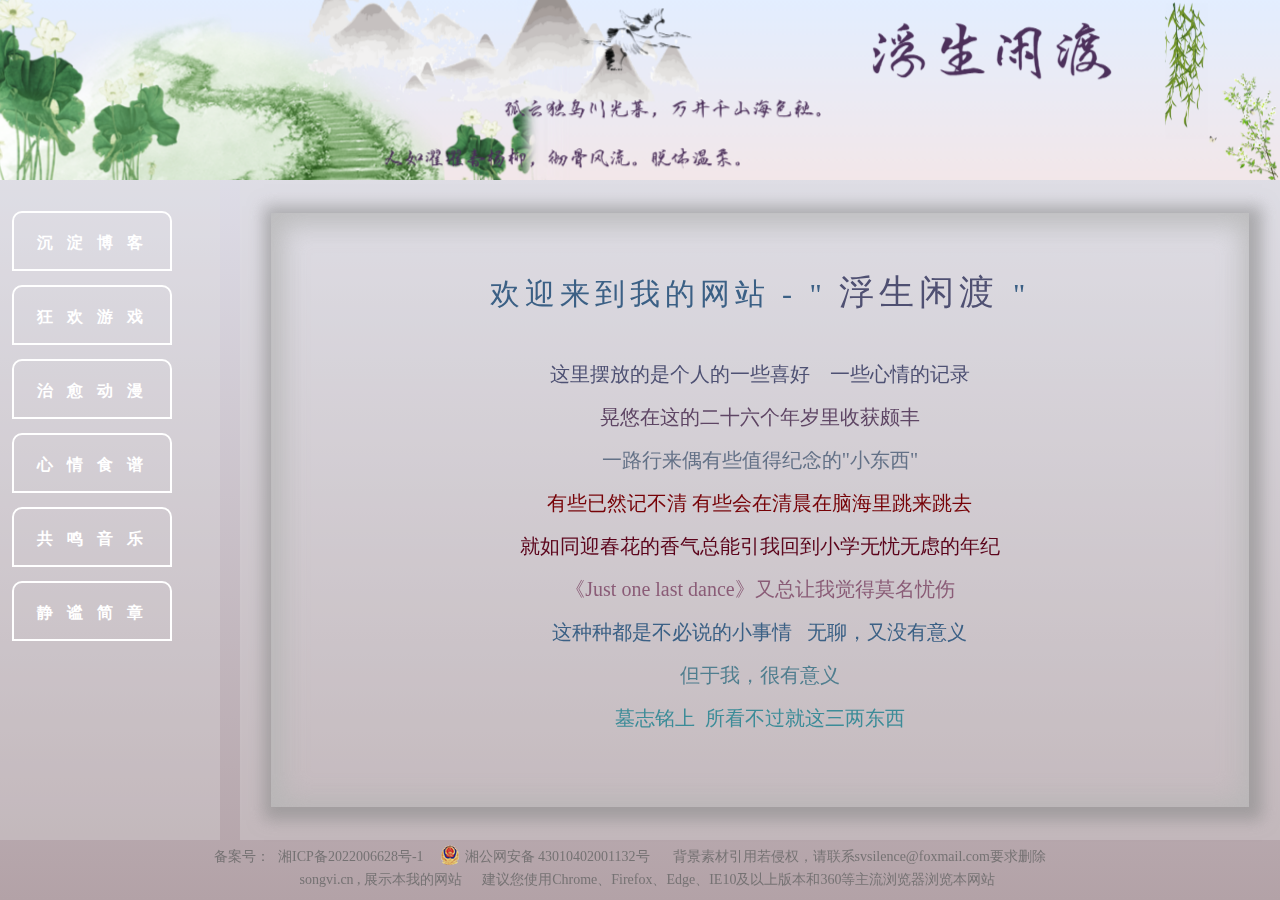
==== commit a5ffbf91: "加入公安备案号" ====
--- a/index.html
+++ b/index.html
@@ -514,8 +514,7 @@
                                         </div>
                                     </div>
                                     <div class="love_animation">
-                                        <img class="love_animation_img" src="image.jpg">
-                                                </img>
+                                        <div class="love_animation_img"></div>
                                         <div class="love_animation_text">
                                             <span class="text_title">
                                                 CLANNAD
@@ -725,7 +724,7 @@
                     </div>
                     <div class="bottom_module">
                         <div class="beian_info">
-                            <span class="block_span">备案号：<a class="a_href_style" target="_blank" rel="noopener" href="http://beian.miit.gov.cn/">湘ICP备2022006628号-1</a><span class="inline_block_span">背景素材引用若侵权，请联系svsilence@foxmail.com要求删除</span></span>
+                            <span class="block_span">备案号：<a class="a_href_style" target="_blank" rel="noopener" href="http://beian.miit.gov.cn/">湘ICP备2022006628号-1</a><a target="_blank" class="a_href_style" href="http://www.beian.gov.cn/portal/registerSystemInfo?recordcode=43010402001132"><img src="src/image/beian_icon.png" style="vertical-align: sub;"/><span style="margin-left: 5px;">湘公网安备 43010402001132号</span></a><span class="inline_block_span">背景素材引用若侵权，请联系svsilence@foxmail.com要求删除</span></span>
                             <span class="block_span"><span class="inline_block_span">songvi.cn , 展示本我的网站</span>建议您使用Chrome、Firefox、Edge、IE10及以上版本和360等主流浏览器浏览本网站</span>
                         </div>
                     </div>
--- a/src/css/main.css
+++ b/src/css/main.css
@@ -1 +1 @@
-@keyframes bubbleAnimation{0%{left:var(--bubble_left);bottom:var(--bubble_top);opacity:1}10%{left:calc(var(--bubble_left) + 5px);bottom:calc(var(--bubble_top) + 70px);opacity:.9}25%{left:calc(var(--bubble_left) + 10px);bottom:calc(var(--bubble_top) + 150px);opacity:.7;border-color:#fafad2;transform:scale(1.1)}50%{left:calc(var(--bubble_left) + 15px);bottom:calc(var(--bubble_top) + 210px);transform:scale(1.2);border-color:#add8e6;opacity:.4}75%{left:calc(var(--bubble_left) + 10px);bottom:calc(var(--bubble_top) + 290px);opacity:.3;border-color:#90ee90;transform:scale(1.1)}100%{border-color:lightgrey;left:calc(var(--bubble_left) + 35px);bottom:calc(var(--bubble_top) + 340px);opacity:0;transform:scale(1.2)}}@keyframes overflowHiddenBox{0%,100%{position:absolute;top:-10px;right:-12px}50%{position:absolute;top:-10px;right:calc(100% - 10px)}}@keyframes centerRotateAnimation{0%{transform:scale3d(0.8,.8,.8) rotate3d(0,1,0,0deg)}50%{transform:scale3d(0.6,.6,.6) rotate3d(0,1,0,-60deg)}100%{transform:scale3d(1,1,1) rotate3d(0,1,0,-120deg)}}@keyframes centerMouseOverAnimation{0%{transform:scale3d(1,1,1) rotate3d(0,1,0,0deg)}100%{transform:scale3d(0.8,.8,.8) rotate3d(0,1,0,0deg)}}@keyframes centerMouseOutAnimation{0%{transform:scale3d(0.8,.8,.8) rotate3d(0,1,0,0deg)}100%{transform:scale3d(1,1,1) rotate3d(0,1,0,0deg)}}@keyframes leftRotateAnimation{0%{transform:scale3d(0.8,.8,.8) rotate3d(0,1,0,120deg)}50%{transform:scale3d(0.6,.6,.6) rotate3d(0,1,0,60deg)}100%{transform:scale3d(1,1,1) rotate3d(0,1,0,0deg)}}@keyframes leftMouseOverAnimation{0%{transform:scale3d(1,1,1) rotate3d(0,1,0,120deg)}100%{transform:scale3d(0.8,.8,.8) rotate3d(0,1,0,120deg)}}@keyframes leftMouseOutAnimation{0%{transform:scale3d(0.8,.8,.8) rotate3d(0,1,0,120deg)}100%{transform:scale3d(1,1,1) rotate3d(0,1,0,120deg)}}@keyframes rightRotateAnimation{0%{transform:scale3d(0.8,.8,.8) rotate3d(0,1,0,-120deg)}50%{transform:scale3d(0.6,.6,.6) rotate3d(0,1,0,0deg)}100%{transform:scale3d(1,1,1) rotate3d(0,1,0,120deg)}}@keyframes rightMouseOverAnimation{0%{transform:scale3d(1,1,1) rotate3d(0,1,0,-120deg)}100%{transform:scale3d(0.8,.8,.8) rotate3d(0,1,0,-120deg)}}@keyframes rightMouseOutAnimation{0%{transform:scale3d(0.8,.8,.8) rotate3d(0,1,0,-120deg)}100%{transform:scale3d(1,1,1) rotate3d(0,1,0,-120deg)}}@keyframes textToggle{0%{transform:translateY(0px)}50%{transform:translateY(-60px)}100%{transform:translateY(0px)}}@keyframes waveAnimation{0%{-webkit-transform:scale(0);transform:scale(0);opacity:.5}100%{-webkit-transform:scale(2);transform:scale(2);opacity:0}}@keyframes opacityAnimation{0%{transform:translateY(-30px);opacity:0}100%{transform:translateY(0);opacity:1}}@keyframes zeroOpacityAnimation{0%{opacity:1;border-radius:8px}100%{opacity:0;border-radius:8px;transform-origin:right top;transform:scale(0.2)}}@keyframes bokeMessagePopup{0%{opacity:0;border:2px solid #fff;border-radius:8px;transform:scale(0.3)}25%{opacity:.3;border:2px solid #fff;border-radius:8px;transform:scale(0.5)}50%{opacity:.5;border:2px solid #fff;border-radius:8px;transform:scale(0.6)}100%{opacity:1;border:2px solid #fff;border-radius:8px;transform:scale(1)}}@keyframes resumeMessagePopup{0%{opacity:0;transform:translateX(220px)}50%{opacity:.5;transform:translateX(100px)}100%{opacity:1;transform:translateX(0px)}}@keyframes resumeModule{0%,100%{transform:rotate3d(0,1,0,35deg)}50%{transform:rotate3d(0,1,0,35deg) translateY(-40px)}}@keyframes resumeShadowModule{0%,100%{transform:translateX(-50%) rotate3d(0,1,0,35deg) rotate3d(1,0,0,-90deg) translate3d(0,20px,20px)}50%{transform:translateX(-50%) rotate3d(0,1,0,35deg) rotate3d(1,0,0,-90deg) translate3d(0,20px,20px) scale(1.05)}}.main{width:100vw;height:100%;background:linear-gradient(to bottom,#e8ebf7,#b3a2a7);background-attachment:fixed;overflow:hidden}.main .full_module{width:100vw;height:100%;display:flex;flex-direction:column}.main .full_module .top_module{width:100vw;height:180px;overflow:hidden;box-shadow:1px 1px 15px 2px #fff inset;perspective:1000vw;perspective-origin:center center;backface-visibility:hidden;cursor:pointer}.main .full_module .top_module .navigation_module{width:100vw;height:inherit;transform-style:preserve-3d;perspective-origin:center center}.main .full_module .top_module .navigation_module .right_box{height:inherit;background-image:linear-gradient(to top,#dfe9f3 0,#fff 100%);width:100%;position:absolute;left:0;top:0;transform-origin:right center;transform:translateZ(29vw) rotateY(300deg)}.main .full_module .top_module .navigation_module .right_box .web_title_close{width:60px;height:150px;background:url(../image/back_image/brush_painting/closepainting.png) no-repeat;background-position:50% 100%;background-size:cover;position:absolute;left:-120px;top:50%;border:1px solid #A3C0D0;border-radius:8px;transform:translateY(-50%) scale(0.5);z-index:10;opacity:0;transition:all 1s}.main .full_module .top_module .navigation_module .right_box .web_title_close:before{content:'';display:block;position:absolute;width:50px;height:180px;left:-50px;top:50%;transform:translateY(-50%)}.main .full_module .top_module .navigation_module .right_box:hover .web_title_close{opacity:1;transform:translateY(-50%) rotateY(180deg) scaleY(1);transition:all 1s}.main .full_module .top_module .navigation_module .right_box .wood_desk{position:absolute;right:290px;bottom:20px;width:100px;height:70px;background:url(../image/back_image/brush_painting/wood_desk.png) no-repeat;background-size:cover}.main .full_module .top_module .navigation_module .right_box .web_title_love_poem{position:absolute;right:590px;top:20px;width:500px;height:90px;background:url(../image/back_image/brush_painting/short_love_poem.png) no-repeat;background-size:contain;transform:rotateY(180deg)}.main .full_module .top_module .navigation_module .right_box .web_title_websidename{position:absolute;left:150px;top:20px;width:500px;height:90px;background:url(../image/back_image/logo/blue_logo.png) no-repeat;background-size:contain;transform:rotateY(180deg)}.main .full_module .top_module .navigation_module .right_box .brush_pen{position:absolute;right:80px;bottom:0;width:150px;height:100px;background:url(../image/back_image/brush_painting/brush_pen.png) no-repeat;background-size:cover}.main .full_module .top_module .navigation_module .right_box .web_title_man{background:url(../image/back_image/brush_painting/Aestheticism.png) no-repeat;background-size:cover;background-position:10px 40px;width:100px;height:140px;position:absolute;right:220px;bottom:0}.main .full_module .top_module .navigation_module .right_box .web_title_hometown{background:url(../image/back_image/brush_painting/blossom.png) no-repeat;background-size:cover;width:200px;height:180px;position:absolute;left:0;bottom:0}.main .full_module .top_module .navigation_module .right_box .web_title_moon{background:url(../image/back_image/brush_painting/moon.png) no-repeat;background-size:cover;width:140px;height:220px;position:absolute;right:0;top:-40px;transform:rotateY(180deg)}.main .full_module .top_module .navigation_module .right_box .web_title_sakula{background:url(../image/back_image/brush_painting/sakula.png) no-repeat;background-size:cover;width:70px;height:130px;position:absolute;right:200px;top:0}.main .full_module .top_module .navigation_module .right_box .web_title{width:400px;height:180px}.main .full_module .top_module .navigation_module .left_box{height:inherit;width:100%;position:absolute;left:0;top:0;transform-origin:left center;background-image:linear-gradient(to bottom,#f9f7e9,#fff);transform:translateZ(29vw) rotateY(-300deg)}.main .full_module .top_module .navigation_module .left_box .web_title_brige{background:url(../image/back_image/brush_painting/background_brige.png) no-repeat;background-size:cover;width:650px;height:180px;position:absolute;right:0;bottom:0}.main .full_module .top_module .navigation_module .left_box .web_title_love_poem{position:absolute;left:500px;bottom:0;width:500px;height:90px;background:url(../image/back_image/brush_painting/short_miss_poem.png) no-repeat;background-size:contain;transform:rotateY(180deg)}.main .full_module .top_module .navigation_module .left_box .web_title_websidename{position:absolute;left:150px;top:0;width:300px;height:90px;background:url(../image/back_image/logo/pink_logo.png) no-repeat;background-size:contain;transform:rotateY(180deg)}.main .full_module .top_module .navigation_module .left_box .web_title_close{width:60px;height:150px;background:url(../image/back_image/brush_painting/closepainting.png) no-repeat;background-position:50% 100%;background-size:cover;position:absolute;left:-120px;top:50%;border:1px solid #A3C0D0;border-radius:8px;transform:translateY(-50%) scale(0.5);z-index:10;opacity:0;transition:all 1s}.main .full_module .top_module .navigation_module .left_box .web_title_close:before{content:'';display:block;position:absolute;width:50px;height:180px;left:-50px;top:50%;transform:translateY(-50%)}.main .full_module .top_module .navigation_module .left_box:hover .web_title_close{opacity:1;transform:translateY(-50%) rotateY(180deg) scaleY(1);transition:all 1s}.main .full_module .top_module .navigation_module .center_box{transform:translateZ(29vw);background-image:linear-gradient(to top,#f3e7e9 0,#e3eeff 99%,#e3eeff 100%)}.main .full_module .top_module .navigation_module .center_box .web_title_love_poem{position:absolute;right:400px;bottom:0;width:500px;height:90px;background:url(../image/back_image/brush_painting/short_like_poem.png) no-repeat;background-size:cover}.main .full_module .top_module .navigation_module .center_box .web_title_websidename{position:absolute;right:150px;top:0;width:300px;height:90px;background:url(../image/back_image/logo/lightpurple_logo.png) no-repeat;background-size:contain}.main .full_module .top_module .navigation_module .center_box .web_title_close{width:60px;height:150px;background:url(../image/back_image/brush_painting/closepainting.png) no-repeat;background-position:50% 100%;background-size:cover;position:absolute;right:-120px;top:50%;border:1px solid #A3C0D0;border-radius:8px;transform:translateY(-50%) scale(0.5);z-index:10;opacity:0;transition:all 1s}.main .full_module .top_module .navigation_module .center_box .web_title_close:before{content:'';display:block;position:absolute;width:50px;height:180px;left:-50px;top:50%;transform:translateY(-50%)}.main .full_module .top_module .navigation_module .center_box:hover .web_title_close{opacity:1;transform:translateY(-50%) scaleY(1);transition:all 1s}.main .full_module .top_module .navigation_module .describe_box{height:inherit;margin:0 auto;width:100%;position:absolute;border-top:1px solid #fff;border-bottom:1px solid #fff;left:0;top:0}.main .full_module .top_module .navigation_module .describe_box .web_title_juanzhou_close{position:absolute;top:-10px;left:-12px;height:200px;width:12px;background:url(../image/back_image/brush_painting/juanzhou.png) no-repeat;background-size:cover}.main .full_module .top_module .navigation_module .describe_box .web_title_juanzhou_open{position:absolute;top:-10px;right:-12px;height:200px;width:12px;background:url(../image/back_image/brush_painting/juanzhou.png) no-repeat;background-size:cover;background-position:100% 100%}.main .full_module .top_module .navigation_module .describe_box .mohu{position:absolute;width:30px;height:180px;left:530px;bottom:-5px;background-image:linear-gradient(to top,#f3e7e9 0,#e3eeff 99%,#e3eeff 100%);filter:blur(5px)}.main .full_module .top_module .navigation_module .describe_box .web_title_road{background:url(../image/back_image/brush_painting/road.png) no-repeat;background-size:cover;background-position:0 60%;width:550px;height:240px;position:absolute;left:0;bottom:-30px}.main .full_module .top_module .navigation_module .describe_box .web_title_mountain{background:url(../image/back_image/brush_painting/mountain.png) no-repeat;background-size:cover;background-position:20% 30%;width:400px;height:100px;position:absolute;left:300px;top:0}.main .full_module .top_module .navigation_module .describe_box .web_title_crane{background:url(../image/back_image/brush_painting/crane.png) no-repeat;background-size:cover;background-position:20% 30%;height:60px;width:110px;position:absolute;left:580px;top:10px}.main .full_module .top_module .navigation_module .describe_box .web_title_village{background:url(../image/back_image/brush_painting/village.png) no-repeat;background-size:cover;background-position:0 60%;width:100px;height:100px;position:absolute;right:400px;top:0}.main .full_module .top_module .navigation_module .describe_box .web_title_bunble{background:url(../image/back_image/brush_painting/peach.png) no-repeat;background-size:cover;background-position:0 60%;width:140px;height:180px;position:absolute;left:0;bottom:0}.main .full_module .top_module .navigation_module .describe_box .web_title_willow{background:url(../image/back_image/brush_painting/willow.png) no-repeat;background-size:cover;background-position:20% 40%;width:80px;height:190px;position:absolute;right:0;top:0;right:50px}.main .full_module .top_module .navigation_module .describe_box .web_title_small_tree{background:url(../image/back_image/brush_painting/small_tree.png) no-repeat;background-size:cover;background-position:0 60%;width:80px;height:110px;position:absolute;bottom:0;right:20px}.main .full_module .center_module{width:inherit;flex:1;overflow:hidden;position:relative;opacity:1}.main .full_module .center_module .left_module{float:left;width:220px;height:calc(100% - 60px);background:rgba(225,225,225,.3);z-index:100}.main .full_module .center_module .left_module .left_bar{z-index:99;padding:15px 12px}.main .full_module .center_module .left_module .left_bar .left_bar_box{z-index:99;box-sizing:border-box;margin-bottom:14px;display:block;cursor:pointer;text-align:center;color:#fff;width:160px;height:60px;border:2px solid #fff;border-radius:10px 10px 0 0;line-height:60px;font-weight:700;letter-spacing:5px}.main .full_module .center_module .left_module .left_bar .left_bar_box:hover:nth-child(1){height:100px;line-height:100px;border-radius:10px;background:url(../image/back_image/button/kelly-sikkema-Oz_J_FXKvIs-unsplash.jpg) no-repeat;background-size:cover;transform:perspective(1000px) translateX(40px) scale(1.2);transition:all .8s}.main .full_module .center_module .left_module .left_bar .left_bar_box:hover:nth-child(2){height:100px;line-height:100px;border-radius:10px;background:url(../image/back_image/button/nika-benedictova-_913XLNbMJ0-unsplash.jpg) no-repeat;background-size:cover;transform:perspective(1000px) translateX(40px) scale(1.2);transition:all .8s}.main .full_module .center_module .left_module .left_bar .left_bar_box:hover:nth-child(3){height:100px;line-height:100px;border-radius:10px;background:url(../image/back_image/button/shubham-dhage-R5A_YlcSJwA-unsplash.jpg) no-repeat;background-size:cover;transform:perspective(1000px) translateX(40px) scale(1.2);transition:all .8s}.main .full_module .center_module .left_module .left_bar .left_bar_box:hover:nth-child(4){height:100px;line-height:100px;border-radius:10px;background:url(../image/back_image/button/jamie-street-tb5A-QTI6xg-unsplash.jpg) no-repeat;background-size:cover;transform:perspective(1000px) translateX(40px) scale(1.2);transition:all .8s}.main .full_module .center_module .left_module .left_bar .left_bar_box:hover:nth-child(5){height:100px;line-height:100px;border-radius:10px;background:url(../image/back_image/button/henry-co-21HT36zwLn8-unsplash.jpg) no-repeat;background-size:cover;transform:perspective(1000px) translateX(40px) scale(1.2);transition:all .8s}.main .full_module .center_module .left_module .left_bar .left_bar_box:hover:nth-child(6){height:100px;line-height:100px;border-radius:10px;background:url(../image/back_image/button/firmbee-com-YtQAhNbqa2o-unsplash.jpg) no-repeat;background-size:cover;transform:perspective(1000px) translateX(40px) scale(1.2);transition:all .8s}.main .full_module .center_module .left_module .left_bar .left_bar_box:hover:nth-child(7){height:100px;line-height:100px;border-radius:10px;background:url(../image/back_image/button/mali-desha-CTiqnCCAQlo-unsplash.jpg) no-repeat;background-size:cover;transform:perspective(1000px) translateX(40px) scale(1.2);transition:all .8s}.main .full_module .center_module .left_module .left_bar .left_bar_box:hover:nth-child(8){height:100px;line-height:100px;border-radius:10px;background:url(../image/back_image/button/nastuh-abootalebi-eHD8Y1Znfpk-unsplash.jpg) no-repeat;background-size:cover;transform:perspective(1000px) translateX(40px) scale(1.2);transition:all .8s}.main .full_module .center_module .left_module .left_bar .left_bar_box:hover .text_transformation:nth-child(2n){display:inline-block;transform:rotateY(360deg);transition:all 1s;transition-delay:var(--ani-delay)}.main .full_module .center_module .left_module .left_bar .left_bar_box:hover .text_transformation:nth-child(2n+1){display:inline-block;transform:rotateX(360deg);transition:all 1s;transition-delay:var(--ani-delay)}.main .full_module .center_module .right_module{float:right;width:calc(100% - 240px);height:calc(100% - 60px);background:rgba(225,225,225,.3);z-index:99;position:relative}.main .full_module .center_module .right_module .common_box{position:absolute;width:94%;height:90%;top:0;bottom:0;right:0;left:0;margin:auto;box-shadow:3px 3px 15px 10px rgba(137,137,137,.6),3px 3px 25px 10px rgba(181,181,181,.8) inset}.main .full_module .center_module .right_module .common_box .weather_box{padding:10px 15px;height:140px;width:300px;border-radius:20px;background:linear-gradient(to right,#bdc3c7,#2c3e50);position:absolute;right:20px;top:20px;display:grid;grid-template-columns:auto auto;text-align:justify;z-index:99}.main .full_module .center_module .right_module .common_box .weather_box .city_info{margin-left:10px;text-align:center;letter-spacing:3px;font-weight:700}.main .full_module .center_module .right_module .common_box .weather_box .weather_info{font-weight:700;font-size:15px;color:#333;height:28px;line-height:28px;margin-left:10px}.main .full_module .center_module .right_module .common_box .weather_box .weather_info .detail_info{font-weight:500}.main .full_module .center_module .right_module .common_box .weather_box .weather_img{width:40px;height:40px;text-align:center;position:absolute;left:15px;top:5px}.main .full_module .center_module .right_module .common_box .weather_box .weather_img #weather{display:block}.main .full_module .center_module .right_module .common_box #default_box{position:absolute;width:90%;height:90%;border-radius:20%;left:5%;top:5%;padding-top:30px;text-align:center;font-size:20px;color:#3b6085}.main .full_module .center_module .right_module .common_box #default_box .webintro{display:inline-block;margin-bottom:20px}.main .full_module .center_module .right_module .common_box #default_box .message{margin-top:30px;color:#4e5173}.main .full_module .center_module .right_module .common_box #default_box .walkaway{color:#5e4564}.main .full_module .center_module .right_module .common_box #default_box .memory{color:#760207}.main .full_module .center_module .right_module .common_box #default_box .flower{color:#5c051c}.main .full_module .center_module .right_module .common_box #default_box .music{color:#8a5c77}.main .full_module .center_module .right_module .common_box #default_box .intruduce{color:#637187}.main .full_module .center_module .right_module .common_box #default_box .mean{color:#507e8f}.main .full_module .center_module .right_module .common_box #default_box .afterdeath{color:#3c8c98}.main .full_module .center_module .right_module .common_box #default_box .welcome{font-size:30px;letter-spacing:5px}.main .full_module .center_module .right_module .common_box #default_box .welcome .webname{color:#4f5072;font-size:35px}.main .full_module .center_module .right_module .common_box #boke_box{position:absolute;width:90%;height:90%;left:5%;top:5%;margin:0 auto;display:none;opacity:0}.main .full_module .center_module .right_module .common_box #boke_box .unfinished_work{background:0 0;width:100%;height:100%;display:flex;justify-content:center;align-items:center}.main .full_module .center_module .right_module .common_box #boke_box .unfinished_work .tips_text{font-size:25px;margin-right:10px;width:30px;height:30px;display:inline-block;animation:textToggle 1.5s linear infinite;animation-delay:var(--delay)}.main .full_module .center_module .right_module .common_box #game_box{position:absolute;width:90%;height:90%;left:5%;top:5%;display:flex;flex-direction:column;display:none;opacity:0}.main .full_module .center_module .right_module .common_box #game_box .float_right_box{position:absolute;right:0}.main .full_module .center_module .right_module .common_box #game_box .same_game_box{width:100%;height:50%;position:relative}.main .full_module .center_module .right_module .common_box #game_box .same_game_box .ellipse_img:nth-child(1){opacity:0;width:100px;height:100%;margin-right:25px;background:url(../image/back_image/game/shenzi.jpg) no-repeat;background-size:cover;border-radius:30px 30px 0 0}.main .full_module .center_module .right_module .common_box #game_box .same_game_box .ellipse_img:nth-child(2){opacity:0;width:100px;height:100%;margin-right:25px;background:url(../image/back_image/game/shenhe.jpg) no-repeat;background-size:cover;background-position:30% 100%;border-radius:30px 30px 0 0}.main .full_module .center_module .right_module .common_box #game_box .same_game_box .ellipse_img:nth-child(3){opacity:0;width:100px;height:100%;margin-right:25px;background:url(../image/back_image/game/leidian.jpg) no-repeat;background-size:cover;background-position:30% 100%;border-radius:30px 30px 0 0}.main .full_module .center_module .right_module .common_box #game_box .same_game_box .ellipse_img:nth-child(4){opacity:0;width:100px;height:100%;margin-right:25px;background:url(../image/back_image/game/daoqi.jpg) no-repeat;background-size:cover;border-radius:30px 30px 0 0}.main .full_module .center_module .right_module .common_box #game_box .same_game_box .ellipse_img:nth-child(5){opacity:0;width:100px;height:100%;margin-right:25px;background:url(../image/back_image/game/shenli.jpg) no-repeat;background-size:cover;background-position:30% 100%;border-radius:30px 30px 0 0}.main .full_module .center_module .right_module .common_box #game_box .same_game_box .genshin_impact_intro:hover+.genshin_impact_beauty{width:calc(100% - 840px);height:100%;position:absolute;right:0;top:0;display:flex;flex-direction:row;flex-wrap:wrap;overflow:hidden}.main .full_module .center_module .right_module .common_box #game_box .same_game_box .genshin_impact_intro:hover+.genshin_impact_beauty .ellipse_img:nth-child(1){opacity:1;width:100px;height:100%;margin-right:25px;background:url(../image/back_image/game/shenzi.jpg) no-repeat;background-size:cover;border-radius:30px 30px 0 0;transform:translateX(20px);transition:all .2s linear;transition-delay:var(--imgdelay)}.main .full_module .center_module .right_module .common_box #game_box .same_game_box .genshin_impact_intro:hover+.genshin_impact_beauty .ellipse_img:nth-child(2){opacity:1;width:100px;height:100%;margin-right:25px;background:url(../image/back_image/game/shenhe.jpg) no-repeat;background-size:cover;background-position:30% 100%;border-radius:30px 30px 0 0;transform:translateX(20px);transition:all .2s linear;transition-delay:var(--imgdelay)}.main .full_module .center_module .right_module .common_box #game_box .same_game_box .genshin_impact_intro:hover+.genshin_impact_beauty .ellipse_img:nth-child(3){opacity:1;width:100px;height:100%;margin-right:25px;background:url(../image/back_image/game/leidian.jpg) no-repeat;background-size:cover;background-position:30% 100%;border-radius:30px 30px 0 0;transform:translateX(20px);transition:all .2s linear;transition-delay:var(--imgdelay)}.main .full_module .center_module .right_module .common_box #game_box .same_game_box .genshin_impact_intro:hover+.genshin_impact_beauty .ellipse_img:nth-child(4){opacity:1;width:100px;height:100%;margin-right:25px;background:url(../image/back_image/game/daoqi.jpg) no-repeat;background-size:cover;border-radius:30px 30px 0 0;transform:translateX(20px);transition:all .2s linear;transition-delay:var(--imgdelay)}.main .full_module .center_module .right_module .common_box #game_box .same_game_box .genshin_impact_intro:hover+.genshin_impact_beauty .ellipse_img:nth-child(5){opacity:1;width:100px;height:100%;margin-right:25px;background:url(../image/back_image/game/shenli.jpg) no-repeat;background-size:cover;background-position:30% 100%;border-radius:30px 30px 0 0;transform:translateX(20px);transition:all .2s linear;transition-delay:var(--imgdelay)}.main .full_module .center_module .right_module .common_box #game_box .same_game_box .genshin_impact_intro{position:absolute;border-radius:12px;height:280px;left:500px;top:0;width:300px;font-size:15px;overflow:hidden;box-shadow:3px 3px 3px 3px #b9b6b6,3px 3px 7px 2px #d1cfcf inset}.main .full_module .center_module .right_module .common_box #game_box .same_game_box .genshin_impact_intro .game_name{margin-top:10px;font-size:25px;letter-spacing:8px;font-weight:700;text-align:center;display:block}.main .full_module .center_module .right_module .common_box #game_box .same_game_box .genshin_impact_intro .game_name .game_name_en{letter-spacing:0;font-size:15px;font-style:italic}.main .full_module .center_module .right_module .common_box #game_box .same_game_box .genshin_impact_intro .game_detail{margin-left:18px;letter-spacing:2px;display:block;margin-top:10px;font-style:italic}.main .full_module .center_module .right_module .common_box #game_box .same_game_box .honkai_impact_beauty .ellipse_desc_img:nth-child(1){opacity:0;width:100px;height:100%;background:url(../image/back_image/game/lita.jpg) no-repeat;background-size:cover;border-radius:30px 30px 0 0}.main .full_module .center_module .right_module .common_box #game_box .same_game_box .honkai_impact_beauty .ellipse_desc_img:nth-child(2){opacity:0;width:100px;height:100%;background:url(../image/back_image/game/jizi.jpg) no-repeat;background-size:cover;margin-left:20px;background-position:30% 100%;border-radius:30px 30px 0 0}.main .full_module .center_module .right_module .common_box #game_box .same_game_box .honkai_impact_beauty .ellipse_desc_img:nth-child(3){opacity:0;width:100px;height:100%;background:url(../image/back_image/game/nvwang.jpg) no-repeat;background-size:cover;margin-left:20px;background-position:30% 100%;border-radius:30px 30px 0 0}.main .full_module .center_module .right_module .common_box #game_box .same_game_box .honkai_impact_beauty .ellipse_desc_img:nth-child(4){opacity:0;width:100px;height:100%;margin-left:20px;background:url(../image/back_image/game/fuhua.jpg) no-repeat;background-size:cover;border-radius:30px 30px 0 0}.main .full_module .center_module .right_module .common_box #game_box .same_game_box .honkai_impact_beauty .ellipse_desc_img:nth-child(5){opacity:0;width:100px;height:100%;background:url(../image/back_image/game/buluoniya.jpg) no-repeat;background-size:cover;margin-left:20px;background-position:30% 100%;border-radius:30px 30px 0 0}.main .full_module .center_module .right_module .common_box #game_box .same_game_box .honkai_impact_intro:hover+.honkai_impact_beauty{width:calc(100% - 900px);height:100%;position:absolute;left:0;top:0;display:flex;flex-direction:row;justify-content:right;flex-wrap:wrap;overflow:hidden}.main .full_module .center_module .right_module .common_box #game_box .same_game_box .honkai_impact_intro:hover+.honkai_impact_beauty .ellipse_desc_img:nth-child(1){width:100px;height:100%;background:url(../image/back_image/game/lita.jpg) no-repeat;background-size:cover;border-radius:30px 30px 0 0;animation:opacityAnimation .2s linear forwards;animation-delay:var(--himgdelay)}.main .full_module .center_module .right_module .common_box #game_box .same_game_box .honkai_impact_intro:hover+.honkai_impact_beauty .ellipse_desc_img:nth-child(2){width:100px;height:100%;background:url(../image/back_image/game/jizi.jpg) no-repeat;background-size:cover;background-position:30% 100%;border-radius:30px 30px 0 0;animation:opacityAnimation .2s linear forwards;animation-delay:var(--himgdelay)}.main .full_module .center_module .right_module .common_box #game_box .same_game_box .honkai_impact_intro:hover+.honkai_impact_beauty .ellipse_desc_img:nth-child(3){width:100px;height:100%;background:url(../image/back_image/game/nvwang.jpg) no-repeat;background-size:cover;background-position:30% 100%;border-radius:30px 30px 0 0;animation:opacityAnimation .2s linear forwards;animation-delay:var(--himgdelay)}.main .full_module .center_module .right_module .common_box #game_box .same_game_box .honkai_impact_intro:hover+.honkai_impact_beauty .ellipse_desc_img:nth-child(4){width:100px;height:100%;background:url(../image/back_image/game/fuhua.jpg) no-repeat;background-size:cover;border-radius:30px 30px 0 0;animation:opacityAnimation .2s linear forwards;animation-delay:var(--himgdelay)}.main .full_module .center_module .right_module .common_box #game_box .same_game_box .honkai_impact_intro:hover+.honkai_impact_beauty .ellipse_desc_img:nth-child(5){width:100px;height:100%;background:url(../image/back_image/game/buluoniya.jpg) no-repeat;background-size:cover;background-position:30% 100%;border-radius:30px 30px 0 0;animation:opacityAnimation .2s linear forwards;animation-delay:var(--himgdelay)}.main .full_module .center_module .right_module .common_box #game_box .same_game_box .honkai_impact_intro{position:absolute;height:200px;right:500px;top:80px;width:350px;border-radius:12px;font-size:15px;overflow:hidden;box-shadow:-3px 3px 3px 3px #b9b6b6,3px 3px 7px 2px #d1cfcf inset}.main .full_module .center_module .right_module .common_box #game_box .same_game_box .honkai_impact_intro .game_name{margin-top:10px;font-size:25px;letter-spacing:8px;font-weight:700;text-align:center;display:block}.main .full_module .center_module .right_module .common_box #game_box .same_game_box .honkai_impact_intro .game_name .game_name_en{letter-spacing:0;font-size:15px;font-style:italic}.main .full_module .center_module .right_module .common_box #game_box .same_game_box .honkai_impact_intro .game_detail{margin-left:18px;letter-spacing:2px;display:block;margin-top:10px;font-style:italic}.main .full_module .center_module .right_module .common_box #game_box .same_game_box .common_game{height:250px;width:425px;background:pink}.main .full_module .center_module .right_module .common_box #game_box .same_game_box .genshin_impact_game{padding:18px;background:url(../image/back_image/game/shadow_er.png) no-repeat;background-size:100% 100%}.main .full_module .center_module .right_module .common_box #game_box .same_game_box .genshin_impact_game .genshin_impact_img{width:100%;height:100%;background:url(../image/back_image/game/genshin_impact.jpg) no-repeat;background-size:100% 100%}.main .full_module .center_module .right_module .common_box #game_box .same_game_box .honkai_impact_game{float:right;margin-top:-25px;margin-right:-20px;background:url(../image/back_image/game/shadow_pio.png) no-repeat;background-size:100% 100%;background-position:100% 100%;padding:23px 40px 32px 10px}.main .full_module .center_module .right_module .common_box #game_box .same_game_box .honkai_impact_game .honkai_impact_img{width:100%;height:100%;margin-top:20px;background:url(../image/back_image/game/honkai_impact.jpg) no-repeat;background-size:100% 100%}.main .full_module .center_module .right_module .common_box #resume_box{position:absolute;width:90%;height:90%;left:5%;top:5%;display:none;opacity:0;margin:0 auto;perspective:2200px;backface-visibility:hidden;transform-style:preserve-3d}.main .full_module .center_module .right_module .common_box #resume_box .resume_module{transform:rotate3d(0,1,0,35deg);height:90%;margin-top:3%;width:380px;background:linear-gradient(to bottom,#e8cbc0,#dbe6f6);margin-left:auto;margin-right:auto;transform-style:preserve-3d}.main .full_module .center_module .right_module .common_box #resume_box .resume_module:hover{animation:resumeModule 2s linear infinite}.main .full_module .center_module .right_module .common_box #resume_box .resume_module:after{content:'前端工程师';padding-top:100px;padding-left:10px;box-sizing:border-box;letter-spacing:20px;display:block;text-align:center;position:absolute;left:0;background:linear-gradient(to bottom,#aa4b6b,#6b6b83,#3b8d99);width:40px;height:100%;transform:rotate3d(0,1,0,-90deg) translate3d(-20px,0,20px)}.main .full_module .center_module .right_module .common_box #resume_box .resume_module .resume_title{position:absolute;font-size:30px;letter-spacing:10px;text-align:center;width:100%;height:150px;padding-top:30px;box-sizing:border-box}.main .full_module .center_module .right_module .common_box #resume_box .resume_module .resume_title .title_cn{display:block;font-size:18px;margin-top:10px}.main .full_module .center_module .right_module .common_box #resume_box .resume_module .resume_title .title_work_year{display:block;letter-spacing:3px;font-size:11px;text-align:right;margin-right:10px;margin-top:30px}.main .full_module .center_module .right_module .common_box #resume_box .resume_module .resume_into{position:absolute;bottom:150px;width:100%;cursor:pointer}.main .full_module .center_module .right_module .common_box #resume_box .resume_module .resume_into .into_button{text-decoration:none;text-align:center;display:block;margin:0 auto;height:40px;line-height:40px;border-radius:8px;width:100px;background:#e7f2f1}.main .full_module .center_module .right_module .common_box #resume_box .resume_module:hover+.resume_shadow{display:block;position:absolute;left:50%;bottom:0;background:lightgrey;width:380px;height:60px;animation:resumeShadowModule 2s linear infinite}.main .full_module .center_module .right_module .common_box #animation_box{position:absolute;width:90%;height:90%;left:5%;top:5%;display:flex;flex-direction:row;overflow-y:auto;opacity:0;display:none}.main .full_module .center_module .right_module .common_box #animation_box::-webkit-scrollbar{width:4px;height:4px}.main .full_module .center_module .right_module .common_box #animation_box::-webkit-scrollbar-thumb{border-radius:5px;-webkit-box-shadow:inset 0 0 5px rgba(0,0,0,.2);background:rgba(0,0,0,.2)}.main .full_module .center_module .right_module .common_box #animation_box::-webkit-scrollbar-track{-webkit-box-shadow:inset 0 0 5px rgba(0,0,0,.2);border-radius:0;background:rgba(0,0,0,.1)}.main .full_module .center_module .right_module .common_box #animation_box .animations_module{width:100%;height:100%;display:flex;flex-direction:row;flex-wrap:wrap;justify-content:flex-start}.main .full_module .center_module .right_module .common_box #animation_box .animations_module .love_animation:nth-of-type(1) .love_animation_img{background:url(../image/back_image/animation/yinhun_20220527222914.png) no-repeat;background-size:cover}.main .full_module .center_module .right_module .common_box #animation_box .animations_module .love_animation:nth-of-type(2) .love_animation_img{background:url(../image/back_image/animation/lianhua_20220527223052.png) no-repeat;background-size:cover}.main .full_module .center_module .right_module .common_box #animation_box .animations_module .love_animation:nth-of-type(3) .love_animation_img{background:url(../image/back_image/animation/shilaimu_20220527223142.png) no-repeat;background-size:cover}.main .full_module .center_module .right_module .common_box #animation_box .animations_module .love_animation:nth-of-type(4) .love_animation_img{background:url(../image/back_image/animation/kangna_20220527223230.png) no-repeat;background-size:cover}.main .full_module .center_module .right_module .common_box #animation_box .animations_module .love_animation:nth-of-type(5) .love_animation_img{background:url(../image/back_image/animation/midouzi_20220527223314.png) no-repeat;background-size:cover}.main .full_module .center_module .right_module .common_box #animation_box .animations_module .love_animation:nth-of-type(6) .love_animation_img{background:url(../image/back_image/animation/dianguang_20220527223356.png) no-repeat;background-size:cover}.main .full_module .center_module .right_module .common_box #animation_box .animations_module .love_animation:nth-of-type(7) .love_animation_img{background:url(../image/back_image/animation/xiamu_20220527223438.png) no-repeat;background-size:cover}.main .full_module .center_module .right_module .common_box #animation_box .animations_module .love_animation:nth-of-type(8) .love_animation_img{background:url(../image/back_image/animation/xuenai_20220527223516.png) no-repeat;background-size:cover}.main .full_module .center_module .right_module .common_box #animation_box .animations_module .love_animation:nth-of-type(9) .love_animation_img{background:url(../image/back_image/animation/gangqixi_20220527223556.png) no-repeat;background-size:cover}.main .full_module .center_module .right_module .common_box #animation_box .animations_module .love_animation:nth-of-type(10) .love_animation_img{background:url(../image/back_image/animation/qiyu_20220527223645.png) no-repeat;background-size:cover}.main .full_module .center_module .right_module .common_box #animation_box .animations_module .love_animation:nth-of-type(11) .love_animation_img{background:url(../image/back_image/animation/aimiliya_20220527223836.png) no-repeat;background-size:cover}.main .full_module .center_module .right_module .common_box #animation_box .animations_module .love_animation:nth-of-type(12) .love_animation_img{background:url(../image/back_image/animation/gaozhongsheng_20220527223853.png) no-repeat;background-size:cover}.main .full_module .center_module .right_module .common_box #animation_box .animations_module .love_animation:nth-of-type(13) .love_animation_img{background:url(../image/back_image/animation/guwang_20220527223909.png) no-repeat;background-size:cover}.main .full_module .center_module .right_module .common_box #animation_box .animations_module .love_animation:nth-of-type(14) .love_animation_img{background:url(../image/back_image/animation/aniya_20220527223919.png) no-repeat;background-size:cover}.main .full_module .center_module .right_module .common_box #animation_box .animations_module .love_animation{width:200px;height:330px;margin-bottom:30px;margin-right:15px}.main .full_module .center_module .right_module .common_box #animation_box .animations_module .love_animation .love_animation_img{width:200px;height:270px;border-radius:5px}.main .full_module .center_module .right_module .common_box #animation_box .animations_module .love_animation .love_animation_text{width:200px;height:60px;text-align:left;overflow:hidden}.main .full_module .center_module .right_module .common_box #animation_box .animations_module .love_animation .love_animation_text .text_title{margin-top:10px;display:block;line-height:25px;font-size:16px;letter-spacing:1px;font-weight:700}.main .full_module .center_module .right_module .common_box #animation_box .animations_module .love_animation .love_animation_text .text_intro{margin-top:5px;height:16px;width:200px;display:block;font-size:13px;color:#434141;text-overflow:ellipsis;overflow:hidden;white-space:nowrap}.main .full_module .center_module .right_module .common_box #food_box{position:absolute;width:90%;height:90%;left:5%;top:5%;opacity:0;display:none}.main .full_module .center_module .right_module .common_box #food_box .food_module .love_food_img{width:100%;border-radius:5px}.main .full_module .center_module .right_module .common_box #food_box .food_module .food_demon_topleft{width:15%;padding-bottom:15%;height:0;position:absolute;top:0;left:0}.main .full_module .center_module .right_module .common_box #food_box .food_module .food_demon_topleft .food_xueya{top:0;right:-210%;position:absolute;border-radius:5px;width:200%;padding-bottom:20%;box-shadow:-3px 3px 3px 3px #b9b6b6,3px 3px 7px 2px #d1cfcf inset}.main .full_module .center_module .right_module .common_box #food_box .food_module .food_demon_topleft .food_xueya .food_name{text-align:center;display:block;width:100%;font-weight:700;font-size:16px;margin:8px auto;letter-spacing:3px}.main .full_module .center_module .right_module .common_box #food_box .food_module .food_demon_topleft .food_xueya .food_intro{display:block;margin:auto 10px;line-height:20px;font-size:13px;color:#6e6d6d}.main .full_module .center_module .right_module .common_box #food_box .food_module .food_demon_topright{width:15%;padding-bottom:10%;height:0;position:absolute;top:0;right:0}.main .full_module .center_module .right_module .common_box #food_box .food_module .food_demon_topright .food_niurou{top:0;left:-210%;position:absolute;border-radius:5px;width:200%;padding-bottom:20%;box-shadow:-3px 3px 3px 3px #b9b6b6,3px 3px 7px 2px #d1cfcf inset}.main .full_module .center_module .right_module .common_box #food_box .food_module .food_demon_topright .food_niurou .food_name{text-align:center;display:block;width:100%;font-weight:700;font-size:16px;margin:8px auto;letter-spacing:3px}.main .full_module .center_module .right_module .common_box #food_box .food_module .food_demon_topright .food_niurou .food_intro{display:block;margin:auto 10px;line-height:20px;font-size:13px;color:#6e6d6d}.main .full_module .center_module .right_module .common_box #food_box .food_module .food_demon_center{width:15%;padding-bottom:10%;height:0;position:absolute;top:30%;left:30%}.main .full_module .center_module .right_module .common_box #food_box .food_module .food_demon_center .food_donganchicken{top:40px;right:-210%;position:absolute;border-radius:5px;width:200%;padding-bottom:20%;box-shadow:-3px 3px 3px 3px #b9b6b6,3px 3px 7px 2px #d1cfcf inset}.main .full_module .center_module .right_module .common_box #food_box .food_module .food_demon_center .food_donganchicken .food_name{text-align:center;display:block;width:100%;font-weight:700;font-size:16px;margin:8px auto;letter-spacing:3px}.main .full_module .center_module .right_module .common_box #food_box .food_module .food_demon_center .food_donganchicken .food_intro{display:block;margin:auto 10px;line-height:20px;font-size:13px;color:#6e6d6d}.main .full_module .center_module .right_module .common_box #food_box .food_module .food_demon_bottomleft{width:15%;padding-bottom:10%;height:0;position:absolute;bottom:30px;left:0}.main .full_module .center_module .right_module .common_box #food_box .food_module .food_demon_bottomleft .food_duojiaofish{top:0;right:-210%;position:absolute;border-radius:5px;width:200%;padding-bottom:20%;box-shadow:-3px 3px 3px 3px #b9b6b6,3px 3px 7px 2px #d1cfcf inset}.main .full_module .center_module .right_module .common_box #food_box .food_module .food_demon_bottomleft .food_duojiaofish .food_name{text-align:center;display:block;width:100%;font-weight:700;font-size:16px;margin:8px auto;letter-spacing:3px}.main .full_module .center_module .right_module .common_box #food_box .food_module .food_demon_bottomleft .food_duojiaofish .food_intro{display:block;margin:auto 10px;line-height:20px;font-size:13px;color:#6e6d6d}.main .full_module .center_module .right_module .common_box #food_box .food_module .food_demon_bottomright{width:15%;padding-bottom:10%;height:0;position:absolute;bottom:30px;right:0}.main .full_module .center_module .right_module .common_box #food_box .food_module .food_demon_bottomright .food_suanlazhujiao{top:0;left:-230%;position:absolute;border-radius:5px;width:220%;padding-bottom:20%;box-shadow:-3px 3px 3px 3px #b9b6b6,3px 3px 7px 2px #d1cfcf inset}.main .full_module .center_module .right_module .common_box #food_box .food_module .food_demon_bottomright .food_suanlazhujiao .food_name{text-align:center;display:block;width:100%;font-weight:700;font-size:16px;margin:8px auto;letter-spacing:3px}.main .full_module .center_module .right_module .common_box #food_box .food_module .food_demon_bottomright .food_suanlazhujiao .food_intro{display:block;margin:auto 10px;line-height:20px;font-size:13px;color:#6e6d6d}.main .full_module .center_module .right_module .common_box #music_box{position:absolute;width:90%;height:90%;left:5%;top:5%;overflow:hidden;opacity:0;display:none}.main .full_module .center_module .right_module .common_box #music_box::-webkit-scrollbar{width:4px;height:4px}.main .full_module .center_module .right_module .common_box #music_box::-webkit-scrollbar-thumb{border-radius:5px;-webkit-box-shadow:inset 0 0 5px rgba(0,0,0,.2);background:rgba(0,0,0,.2)}.main .full_module .center_module .right_module .common_box #music_box::-webkit-scrollbar-track{-webkit-box-shadow:inset 0 0 5px rgba(0,0,0,.2);border-radius:0;background:rgba(0,0,0,.1)}.main .full_module .center_module .right_module .common_box #music_box .music_module{width:100%;height:100%;display:flex;flex-direction:row;transition:all 1s}.main .full_module .center_module .right_module .common_box #music_box .music_module .common_page{width:100%;height:100%;position:absolute;text-align:center}.main .full_module .center_module .right_module .common_box #music_box .music_module .common_page .music_playlist{width:100%;height:100%;display:grid;grid-template-columns:auto auto auto}.main .full_module .center_module .right_module .common_box #music_box .music_module .common_page .music_playlist .music_list_demon{box-sizing:border-box}.main .full_module .center_module .right_module .common_box #music_box .music_module .common_page .music_playlist .music_list_demon .music_type{margin-top:15px;margin-bottom:10px;margin-left:10px;font-size:18px;font-weight:700}.main .full_module .center_module .right_module .common_box #music_box .music_module .common_page .music_playlist .music_list_demon .music_name{font-size:14px;font-weight:500;text-align:center;margin-left:10px;margin-bottom:5px}.main .full_module .center_module .right_module .common_box #music_box .music_module .common_page .fixed_arrow{position:absolute;width:100%;height:80px;line-height:80px;bottom:0;z-index:200}.main .full_module .center_module .right_module .common_box #music_box .music_module .common_page .fixed_arrow .left_arrow{float:left;border-radius:15px;width:150px;height:80px;background:rgba(255,255,255,.2);margin-left:50px;position:relative}.main .full_module .center_module .right_module .common_box #music_box .music_module .common_page .fixed_arrow .left_arrow:hover .special_baseline .top_line{transform:translateY(0px) rotate(-30deg)}.main .full_module .center_module .right_module .common_box #music_box .music_module .common_page .fixed_arrow .left_arrow:hover .special_baseline .bottom_line{transform:translateY(0px) rotate(30deg)}.main .full_module .center_module .right_module .common_box #music_box .music_module .common_page .fixed_arrow .left_arrow:hover .baseline .top_line{transform:translateY(-10px) rotate(-30deg)}.main .full_module .center_module .right_module .common_box #music_box .music_module .common_page .fixed_arrow .left_arrow:hover .baseline .bottom_line{transform:translateY(10px) rotate(30deg)}.main .full_module .center_module .right_module .common_box #music_box .music_module .common_page .fixed_arrow .left_arrow .baseline,.main .full_module .center_module .right_module .common_box #music_box .music_module .common_page .fixed_arrow .left_arrow .special_baseline{position:absolute;width:40px;height:6px;top:50%;left:50%;transform:translateX(-50%) translateY(-50%)}.main .full_module .center_module .right_module .common_box #music_box .music_module .common_page .fixed_arrow .left_arrow .baseline .top_line,.main .full_module .center_module .right_module .common_box #music_box .music_module .common_page .fixed_arrow .left_arrow .special_baseline .top_line{display:block;width:40px;height:6px;background:#999494;border-radius:3px;position:absolute;transform:translateY(10px)}.main .full_module .center_module .right_module .common_box #music_box .music_module .common_page .fixed_arrow .left_arrow .baseline .bottom_line,.main .full_module .center_module .right_module .common_box #music_box .music_module .common_page .fixed_arrow .left_arrow .special_baseline .bottom_line{display:block;width:40px;height:6px;background:#999494;border-radius:3px;position:absolute;transform:translateY(-10px)}.main .full_module .center_module .right_module .common_box #music_box .music_module .common_page .fixed_arrow .right_arrow{float:right;border-radius:15px;width:150px;height:80px;background:rgba(255,255,255,.2);margin-right:50px;position:relative}.main .full_module .center_module .right_module .common_box #music_box .music_module .common_page .fixed_arrow .right_arrow:hover .special_baseline .top_line{transform:translateY(0px) rotate(30deg)}.main .full_module .center_module .right_module .common_box #music_box .music_module .common_page .fixed_arrow .right_arrow:hover .special_baseline .bottom_line{transform:translateY(0px) rotate(-30deg)}.main .full_module .center_module .right_module .common_box #music_box .music_module .common_page .fixed_arrow .right_arrow:hover .baseline .top_line{transform:translateY(-10px) rotate(30deg)}.main .full_module .center_module .right_module .common_box #music_box .music_module .common_page .fixed_arrow .right_arrow:hover .baseline .bottom_line{transform:translateY(10px) rotate(-30deg)}.main .full_module .center_module .right_module .common_box #music_box .music_module .common_page .fixed_arrow .right_arrow .baseline,.main .full_module .center_module .right_module .common_box #music_box .music_module .common_page .fixed_arrow .right_arrow .special_baseline{position:absolute;width:40px;height:6px;top:50%;left:50%;transform:translateX(-50%) translateY(-50%)}.main .full_module .center_module .right_module .common_box #music_box .music_module .common_page .fixed_arrow .right_arrow .baseline .top_line,.main .full_module .center_module .right_module .common_box #music_box .music_module .common_page .fixed_arrow .right_arrow .special_baseline .top_line{display:block;width:40px;height:6px;background:#999494;border-radius:3px;position:absolute;transform:translateY(10px)}.main .full_module .center_module .right_module .common_box #music_box .music_module .common_page .fixed_arrow .right_arrow .baseline .bottom_line,.main .full_module .center_module .right_module .common_box #music_box .music_module .common_page .fixed_arrow .right_arrow .special_baseline .bottom_line{display:block;width:40px;height:6px;background:#999494;border-radius:3px;position:absolute;transform:translateY(-10px)}.main .full_module .center_module .right_module .common_box #music_box .music_module .music_module_secpage{left:100%}.main .full_module .center_module .right_module .common_box #music_box .music_module .music_module_trdpage{left:200%}.main .full_module .center_module .right_module .common_box #music_box .music_module .music_module_fourthpage{left:300%}.main .full_module .center_module .right_module .common_box .get_more{letter-spacing:5px;position:absolute;color:#897f81;right:50px;top:20px}.main .full_module .center_module .right_module .common_box .get_more .more_icon{font-size:30px;vertical-align:sub}.main .full_module .center_module .bubble{width:var(--diameter);height:var(--diameter);border-radius:50%;border:2px solid #fff;box-shadow:1px 1px 8px 1px #fff inset;position:absolute;left:var(--bubble_left);bottom:var(--bubble_top);animation:bubbleAnimation 5s linear infinite;animation-delay:var(--delay)}.main .full_module .center_module .bubble .shining_circle{position:absolute;top:var(--deviate-top);left:var(--deviate-left);display:block;width:8px;height:8px;border-radius:50%;background:#fff;filter:blur(3px)}.main .full_module .bottom_module{position:fixed;bottom:0;width:100%;height:60px;opacity:.8;font-size:14px;color:#666;text-align:center}.main .full_module .bottom_module .a_href_style{text-decoration:none;color:#666}.main .full_module .bottom_module .a_href_style:hover{color:#333}.main .full_module .bottom_module .block_span{height:20px;line-height:20px;display:block;margin-top:5px;margin-bottom:5px}.main .full_module .bottom_module .inline_block_span{display:inline-block;margin-left:15px;margin-right:20px}+@keyframes bubbleAnimation{0%{left:var(--bubble_left);bottom:var(--bubble_top);opacity:1}10%{left:calc(var(--bubble_left) + 5px);bottom:calc(var(--bubble_top) + 70px);opacity:.9}25%{left:calc(var(--bubble_left) + 10px);bottom:calc(var(--bubble_top) + 150px);opacity:.7;border-color:#fafad2;transform:scale(1.1)}50%{left:calc(var(--bubble_left) + 15px);bottom:calc(var(--bubble_top) + 210px);transform:scale(1.2);border-color:#add8e6;opacity:.4}75%{left:calc(var(--bubble_left) + 10px);bottom:calc(var(--bubble_top) + 290px);opacity:.3;border-color:#90ee90;transform:scale(1.1)}100%{border-color:lightgrey;left:calc(var(--bubble_left) + 35px);bottom:calc(var(--bubble_top) + 340px);opacity:0;transform:scale(1.2)}}@keyframes overflowHiddenBox{0%,100%{position:absolute;top:-10px;right:-12px}50%{position:absolute;top:-10px;right:calc(100% - 10px)}}@keyframes centerRotateAnimation{0%{transform:scale3d(0.8,.8,.8) rotate3d(0,1,0,0deg)}50%{transform:scale3d(0.6,.6,.6) rotate3d(0,1,0,-60deg)}100%{transform:scale3d(1,1,1) rotate3d(0,1,0,-120deg)}}@keyframes centerMouseOverAnimation{0%{transform:scale3d(1,1,1) rotate3d(0,1,0,0deg)}100%{transform:scale3d(0.8,.8,.8) rotate3d(0,1,0,0deg)}}@keyframes centerMouseOutAnimation{0%{transform:scale3d(0.8,.8,.8) rotate3d(0,1,0,0deg)}100%{transform:scale3d(1,1,1) rotate3d(0,1,0,0deg)}}@keyframes leftRotateAnimation{0%{transform:scale3d(0.8,.8,.8) rotate3d(0,1,0,120deg)}50%{transform:scale3d(0.6,.6,.6) rotate3d(0,1,0,60deg)}100%{transform:scale3d(1,1,1) rotate3d(0,1,0,0deg)}}@keyframes leftMouseOverAnimation{0%{transform:scale3d(1,1,1) rotate3d(0,1,0,120deg)}100%{transform:scale3d(0.8,.8,.8) rotate3d(0,1,0,120deg)}}@keyframes leftMouseOutAnimation{0%{transform:scale3d(0.8,.8,.8) rotate3d(0,1,0,120deg)}100%{transform:scale3d(1,1,1) rotate3d(0,1,0,120deg)}}@keyframes rightRotateAnimation{0%{transform:scale3d(0.8,.8,.8) rotate3d(0,1,0,-120deg)}50%{transform:scale3d(0.6,.6,.6) rotate3d(0,1,0,0deg)}100%{transform:scale3d(1,1,1) rotate3d(0,1,0,120deg)}}@keyframes rightMouseOverAnimation{0%{transform:scale3d(1,1,1) rotate3d(0,1,0,-120deg)}100%{transform:scale3d(0.8,.8,.8) rotate3d(0,1,0,-120deg)}}@keyframes rightMouseOutAnimation{0%{transform:scale3d(0.8,.8,.8) rotate3d(0,1,0,-120deg)}100%{transform:scale3d(1,1,1) rotate3d(0,1,0,-120deg)}}@keyframes textToggle{0%{transform:translateY(0px)}50%{transform:translateY(-60px)}100%{transform:translateY(0px)}}@keyframes waveAnimation{0%{-webkit-transform:scale(0);transform:scale(0);opacity:.5}100%{-webkit-transform:scale(2);transform:scale(2);opacity:0}}@keyframes opacityAnimation{0%{transform:translateY(-30px);opacity:0}100%{transform:translateY(0);opacity:1}}@keyframes zeroOpacityAnimation{0%{opacity:1;border-radius:8px}100%{opacity:0;border-radius:8px;transform-origin:right top;transform:scale(0.2)}}@keyframes bokeMessagePopup{0%{opacity:0;border:2px solid #fff;border-radius:8px;transform:scale(0.3)}25%{opacity:.3;border:2px solid #fff;border-radius:8px;transform:scale(0.5)}50%{opacity:.5;border:2px solid #fff;border-radius:8px;transform:scale(0.6)}100%{opacity:1;border:2px solid #fff;border-radius:8px;transform:scale(1)}}@keyframes resumeMessagePopup{0%{opacity:0;transform:translateX(220px)}50%{opacity:.5;transform:translateX(100px)}100%{opacity:1;transform:translateX(0px)}}@keyframes resumeModule{0%,100%{transform:rotate3d(0,1,0,35deg)}50%{transform:rotate3d(0,1,0,35deg) translateY(-40px)}}@keyframes resumeShadowModule{0%,100%{transform:translateX(-50%) rotate3d(0,1,0,35deg) rotate3d(1,0,0,-90deg) translate3d(0,20px,20px)}50%{transform:translateX(-50%) rotate3d(0,1,0,35deg) rotate3d(1,0,0,-90deg) translate3d(0,20px,20px) scale(1.05)}}.main{width:100vw;height:100%;background:linear-gradient(to bottom,#e8ebf7,#b3a2a7);background-attachment:fixed;overflow:hidden}.main .full_module{width:100vw;height:100%;display:flex;flex-direction:column}.main .full_module .top_module{width:100vw;height:180px;overflow:hidden;box-shadow:1px 1px 15px 2px #fff inset;perspective:1000vw;perspective-origin:center center;backface-visibility:hidden;cursor:pointer}.main .full_module .top_module .navigation_module{width:100vw;height:inherit;transform-style:preserve-3d;perspective-origin:center center}.main .full_module .top_module .navigation_module .right_box{height:inherit;background-image:linear-gradient(to top,#dfe9f3 0,#fff 100%);width:100%;position:absolute;left:0;top:0;transform-origin:right center;transform:translateZ(29vw) rotateY(300deg)}.main .full_module .top_module .navigation_module .right_box .web_title_close{width:60px;height:150px;background:url(../image/back_image/brush_painting/closepainting.png) no-repeat;background-position:50% 100%;background-size:cover;position:absolute;left:-120px;top:50%;border:1px solid #A3C0D0;border-radius:8px;transform:translateY(-50%) scale(0.5);z-index:10;opacity:0;transition:all 1s}.main .full_module .top_module .navigation_module .right_box .web_title_close:before{content:'';display:block;position:absolute;width:50px;height:180px;left:-50px;top:50%;transform:translateY(-50%)}.main .full_module .top_module .navigation_module .right_box:hover .web_title_close{opacity:1;transform:translateY(-50%) rotateY(180deg) scaleY(1);transition:all 1s}.main .full_module .top_module .navigation_module .right_box .wood_desk{position:absolute;right:290px;bottom:20px;width:100px;height:70px;background:url(../image/back_image/brush_painting/wood_desk.png) no-repeat;background-size:cover}.main .full_module .top_module .navigation_module .right_box .web_title_love_poem{position:absolute;right:590px;top:20px;width:500px;height:90px;background:url(../image/back_image/brush_painting/short_love_poem.png) no-repeat;background-size:contain;transform:rotateY(180deg)}.main .full_module .top_module .navigation_module .right_box .web_title_websidename{position:absolute;left:150px;top:20px;width:500px;height:90px;background:url(../image/back_image/logo/blue_logo.png) no-repeat;background-size:contain;transform:rotateY(180deg)}.main .full_module .top_module .navigation_module .right_box .brush_pen{position:absolute;right:80px;bottom:0;width:150px;height:100px;background:url(../image/back_image/brush_painting/brush_pen.png) no-repeat;background-size:cover}.main .full_module .top_module .navigation_module .right_box .web_title_man{background:url(../image/back_image/brush_painting/Aestheticism.png) no-repeat;background-size:cover;background-position:10px 40px;width:100px;height:140px;position:absolute;right:220px;bottom:0}.main .full_module .top_module .navigation_module .right_box .web_title_hometown{background:url(../image/back_image/brush_painting/blossom.png) no-repeat;background-size:cover;width:200px;height:180px;position:absolute;left:0;bottom:0}.main .full_module .top_module .navigation_module .right_box .web_title_moon{background:url(../image/back_image/brush_painting/moon.png) no-repeat;background-size:cover;width:140px;height:220px;position:absolute;right:0;top:-40px;transform:rotateY(180deg)}.main .full_module .top_module .navigation_module .right_box .web_title_sakula{background:url(../image/back_image/brush_painting/sakula.png) no-repeat;background-size:cover;width:70px;height:130px;position:absolute;right:200px;top:0}.main .full_module .top_module .navigation_module .right_box .web_title{width:400px;height:180px}.main .full_module .top_module .navigation_module .left_box{height:inherit;width:100%;position:absolute;left:0;top:0;transform-origin:left center;background-image:linear-gradient(to bottom,#f9f7e9,#fff);transform:translateZ(29vw) rotateY(-300deg)}.main .full_module .top_module .navigation_module .left_box .web_title_brige{background:url(../image/back_image/brush_painting/background_brige.png) no-repeat;background-size:cover;width:650px;height:180px;position:absolute;right:0;bottom:0}.main .full_module .top_module .navigation_module .left_box .web_title_love_poem{position:absolute;left:500px;bottom:0;width:500px;height:90px;background:url(../image/back_image/brush_painting/short_miss_poem.png) no-repeat;background-size:contain;transform:rotateY(180deg)}.main .full_module .top_module .navigation_module .left_box .web_title_websidename{position:absolute;left:150px;top:0;width:300px;height:90px;background:url(../image/back_image/logo/pink_logo.png) no-repeat;background-size:contain;transform:rotateY(180deg)}.main .full_module .top_module .navigation_module .left_box .web_title_close{width:60px;height:150px;background:url(../image/back_image/brush_painting/closepainting.png) no-repeat;background-position:50% 100%;background-size:cover;position:absolute;left:-120px;top:50%;border:1px solid #A3C0D0;border-radius:8px;transform:translateY(-50%) scale(0.5);z-index:10;opacity:0;transition:all 1s}.main .full_module .top_module .navigation_module .left_box .web_title_close:before{content:'';display:block;position:absolute;width:50px;height:180px;left:-50px;top:50%;transform:translateY(-50%)}.main .full_module .top_module .navigation_module .left_box:hover .web_title_close{opacity:1;transform:translateY(-50%) rotateY(180deg) scaleY(1);transition:all 1s}.main .full_module .top_module .navigation_module .center_box{transform:translateZ(29vw);background-image:linear-gradient(to top,#f3e7e9 0,#e3eeff 99%,#e3eeff 100%)}.main .full_module .top_module .navigation_module .center_box .web_title_love_poem{position:absolute;right:400px;bottom:0;width:500px;height:90px;background:url(../image/back_image/brush_painting/short_like_poem.png) no-repeat;background-size:cover}.main .full_module .top_module .navigation_module .center_box .web_title_websidename{position:absolute;right:150px;top:0;width:300px;height:90px;background:url(../image/back_image/logo/lightpurple_logo.png) no-repeat;background-size:contain}.main .full_module .top_module .navigation_module .center_box .web_title_close{width:60px;height:150px;background:url(../image/back_image/brush_painting/closepainting.png) no-repeat;background-position:50% 100%;background-size:cover;position:absolute;right:-120px;top:50%;border:1px solid #A3C0D0;border-radius:8px;transform:translateY(-50%) scale(0.5);z-index:10;opacity:0;transition:all 1s}.main .full_module .top_module .navigation_module .center_box .web_title_close:before{content:'';display:block;position:absolute;width:50px;height:180px;left:-50px;top:50%;transform:translateY(-50%)}.main .full_module .top_module .navigation_module .center_box:hover .web_title_close{opacity:1;transform:translateY(-50%) scaleY(1);transition:all 1s}.main .full_module .top_module .navigation_module .describe_box{height:inherit;margin:0 auto;width:100%;position:absolute;border-top:1px solid #fff;border-bottom:1px solid #fff;left:0;top:0}.main .full_module .top_module .navigation_module .describe_box .web_title_juanzhou_close{position:absolute;top:-10px;left:-12px;height:200px;width:12px;background:url(../image/back_image/brush_painting/juanzhou.png) no-repeat;background-size:cover}.main .full_module .top_module .navigation_module .describe_box .web_title_juanzhou_open{position:absolute;top:-10px;right:-12px;height:200px;width:12px;background:url(../image/back_image/brush_painting/juanzhou.png) no-repeat;background-size:cover;background-position:100% 100%}.main .full_module .top_module .navigation_module .describe_box .mohu{position:absolute;width:30px;height:180px;left:530px;bottom:-5px;background-image:linear-gradient(to top,#f3e7e9 0,#e3eeff 99%,#e3eeff 100%);filter:blur(5px)}.main .full_module .top_module .navigation_module .describe_box .web_title_road{background:url(../image/back_image/brush_painting/road.png) no-repeat;background-size:cover;background-position:0 60%;width:550px;height:240px;position:absolute;left:0;bottom:-30px}.main .full_module .top_module .navigation_module .describe_box .web_title_mountain{background:url(../image/back_image/brush_painting/mountain.png) no-repeat;background-size:cover;background-position:20% 30%;width:400px;height:100px;position:absolute;left:300px;top:0}.main .full_module .top_module .navigation_module .describe_box .web_title_crane{background:url(../image/back_image/brush_painting/crane.png) no-repeat;background-size:cover;background-position:20% 30%;height:60px;width:110px;position:absolute;left:580px;top:10px}.main .full_module .top_module .navigation_module .describe_box .web_title_village{background:url(../image/back_image/brush_painting/village.png) no-repeat;background-size:cover;background-position:0 60%;width:100px;height:100px;position:absolute;right:400px;top:0}.main .full_module .top_module .navigation_module .describe_box .web_title_bunble{background:url(../image/back_image/brush_painting/peach.png) no-repeat;background-size:cover;background-position:0 60%;width:140px;height:180px;position:absolute;left:0;bottom:0}.main .full_module .top_module .navigation_module .describe_box .web_title_willow{background:url(../image/back_image/brush_painting/willow.png) no-repeat;background-size:cover;background-position:20% 40%;width:80px;height:190px;position:absolute;right:0;top:0;right:50px}.main .full_module .top_module .navigation_module .describe_box .web_title_small_tree{background:url(../image/back_image/brush_painting/small_tree.png) no-repeat;background-size:cover;background-position:0 60%;width:80px;height:110px;position:absolute;bottom:0;right:20px}.main .full_module .center_module{width:inherit;flex:1;overflow:hidden;position:relative;opacity:1}.main .full_module .center_module .left_module{float:left;width:220px;height:calc(100% - 60px);background:rgba(225,225,225,.3);z-index:100}.main .full_module .center_module .left_module .left_bar{z-index:99;padding:15px 12px}.main .full_module .center_module .left_module .left_bar .left_bar_box{z-index:99;box-sizing:border-box;margin-bottom:14px;display:block;cursor:pointer;text-align:center;color:#fff;width:160px;height:60px;border:2px solid #fff;border-radius:10px 10px 0 0;line-height:60px;font-weight:700;letter-spacing:5px}.main .full_module .center_module .left_module .left_bar .left_bar_box:hover:nth-child(1){height:100px;line-height:100px;border-radius:10px;background:url(../image/back_image/button/kelly-sikkema-Oz_J_FXKvIs-unsplash.jpg) no-repeat;background-size:cover;transform:perspective(1000px) translateX(40px) scale(1.2);transition:all .8s}.main .full_module .center_module .left_module .left_bar .left_bar_box:hover:nth-child(2){height:100px;line-height:100px;border-radius:10px;background:url(../image/back_image/button/nika-benedictova-_913XLNbMJ0-unsplash.jpg) no-repeat;background-size:cover;transform:perspective(1000px) translateX(40px) scale(1.2);transition:all .8s}.main .full_module .center_module .left_module .left_bar .left_bar_box:hover:nth-child(3){height:100px;line-height:100px;border-radius:10px;background:url(../image/back_image/button/shubham-dhage-R5A_YlcSJwA-unsplash.jpg) no-repeat;background-size:cover;transform:perspective(1000px) translateX(40px) scale(1.2);transition:all .8s}.main .full_module .center_module .left_module .left_bar .left_bar_box:hover:nth-child(4){height:100px;line-height:100px;border-radius:10px;background:url(../image/back_image/button/jamie-street-tb5A-QTI6xg-unsplash.jpg) no-repeat;background-size:cover;transform:perspective(1000px) translateX(40px) scale(1.2);transition:all .8s}.main .full_module .center_module .left_module .left_bar .left_bar_box:hover:nth-child(5){height:100px;line-height:100px;border-radius:10px;background:url(../image/back_image/button/henry-co-21HT36zwLn8-unsplash.jpg) no-repeat;background-size:cover;transform:perspective(1000px) translateX(40px) scale(1.2);transition:all .8s}.main .full_module .center_module .left_module .left_bar .left_bar_box:hover:nth-child(6){height:100px;line-height:100px;border-radius:10px;background:url(../image/back_image/button/firmbee-com-YtQAhNbqa2o-unsplash.jpg) no-repeat;background-size:cover;transform:perspective(1000px) translateX(40px) scale(1.2);transition:all .8s}.main .full_module .center_module .left_module .left_bar .left_bar_box:hover:nth-child(7){height:100px;line-height:100px;border-radius:10px;background:url(../image/back_image/button/mali-desha-CTiqnCCAQlo-unsplash.jpg) no-repeat;background-size:cover;transform:perspective(1000px) translateX(40px) scale(1.2);transition:all .8s}.main .full_module .center_module .left_module .left_bar .left_bar_box:hover:nth-child(8){height:100px;line-height:100px;border-radius:10px;background:url(../image/back_image/button/nastuh-abootalebi-eHD8Y1Znfpk-unsplash.jpg) no-repeat;background-size:cover;transform:perspective(1000px) translateX(40px) scale(1.2);transition:all .8s}.main .full_module .center_module .left_module .left_bar .left_bar_box:hover .text_transformation:nth-child(2n){display:inline-block;transform:rotateY(360deg);transition:all 1s;transition-delay:var(--ani-delay)}.main .full_module .center_module .left_module .left_bar .left_bar_box:hover .text_transformation:nth-child(2n+1){display:inline-block;transform:rotateX(360deg);transition:all 1s;transition-delay:var(--ani-delay)}.main .full_module .center_module .right_module{float:right;width:calc(100% - 240px);height:calc(100% - 60px);background:rgba(225,225,225,.3);z-index:99;position:relative}.main .full_module .center_module .right_module .common_box{position:absolute;width:94%;height:90%;top:0;bottom:0;right:0;left:0;margin:auto;box-shadow:3px 3px 15px 10px rgba(137,137,137,.6),3px 3px 25px 10px rgba(181,181,181,.8) inset}.main .full_module .center_module .right_module .common_box .weather_box{padding:10px 15px;height:140px;width:300px;border-radius:20px;background:linear-gradient(to right,#bdc3c7,#2c3e50);position:absolute;right:20px;top:20px;display:grid;grid-template-columns:auto auto;text-align:justify;z-index:99}.main .full_module .center_module .right_module .common_box .weather_box .city_info{margin-left:10px;text-align:center;letter-spacing:3px;font-weight:700}.main .full_module .center_module .right_module .common_box .weather_box .weather_info{font-weight:700;font-size:15px;color:#333;height:28px;line-height:28px;margin-left:10px}.main .full_module .center_module .right_module .common_box .weather_box .weather_info .detail_info{font-weight:500}.main .full_module .center_module .right_module .common_box .weather_box .weather_img{width:40px;height:40px;text-align:center;position:absolute;left:15px;top:5px}.main .full_module .center_module .right_module .common_box .weather_box .weather_img #weather{display:block}.main .full_module .center_module .right_module .common_box #default_box{position:absolute;width:90%;height:90%;border-radius:20%;left:5%;top:5%;padding-top:30px;text-align:center;font-size:20px;color:#3b6085}.main .full_module .center_module .right_module .common_box #default_box .webintro{display:inline-block;margin-bottom:20px}.main .full_module .center_module .right_module .common_box #default_box .message{margin-top:30px;color:#4e5173}.main .full_module .center_module .right_module .common_box #default_box .walkaway{color:#5e4564}.main .full_module .center_module .right_module .common_box #default_box .memory{color:#760207}.main .full_module .center_module .right_module .common_box #default_box .flower{color:#5c051c}.main .full_module .center_module .right_module .common_box #default_box .music{color:#8a5c77}.main .full_module .center_module .right_module .common_box #default_box .intruduce{color:#637187}.main .full_module .center_module .right_module .common_box #default_box .mean{color:#507e8f}.main .full_module .center_module .right_module .common_box #default_box .afterdeath{color:#3c8c98}.main .full_module .center_module .right_module .common_box #default_box .welcome{font-size:30px;letter-spacing:5px}.main .full_module .center_module .right_module .common_box #default_box .welcome .webname{color:#4f5072;font-size:35px}.main .full_module .center_module .right_module .common_box #boke_box{position:absolute;width:90%;height:90%;left:5%;top:5%;margin:0 auto;display:none;opacity:0}.main .full_module .center_module .right_module .common_box #boke_box .unfinished_work{background:0 0;width:100%;height:100%;display:flex;justify-content:center;align-items:center}.main .full_module .center_module .right_module .common_box #boke_box .unfinished_work .tips_text{font-size:25px;margin-right:10px;width:30px;height:30px;display:inline-block;animation:textToggle 1.5s linear infinite;animation-delay:var(--delay)}.main .full_module .center_module .right_module .common_box #game_box{position:absolute;width:90%;height:90%;left:5%;top:5%;display:flex;flex-direction:column;display:none;opacity:0}.main .full_module .center_module .right_module .common_box #game_box .float_right_box{position:absolute;right:0}.main .full_module .center_module .right_module .common_box #game_box .same_game_box{width:100%;height:50%;position:relative}.main .full_module .center_module .right_module .common_box #game_box .same_game_box .ellipse_img:nth-child(1){opacity:0;width:100px;height:100%;margin-right:25px;background:url(../image/back_image/game/shenzi.jpg) no-repeat;background-size:cover;border-radius:30px 30px 0 0}.main .full_module .center_module .right_module .common_box #game_box .same_game_box .ellipse_img:nth-child(2){opacity:0;width:100px;height:100%;margin-right:25px;background:url(../image/back_image/game/shenhe.jpg) no-repeat;background-size:cover;background-position:30% 100%;border-radius:30px 30px 0 0}.main .full_module .center_module .right_module .common_box #game_box .same_game_box .ellipse_img:nth-child(3){opacity:0;width:100px;height:100%;margin-right:25px;background:url(../image/back_image/game/leidian.jpg) no-repeat;background-size:cover;background-position:30% 100%;border-radius:30px 30px 0 0}.main .full_module .center_module .right_module .common_box #game_box .same_game_box .ellipse_img:nth-child(4){opacity:0;width:100px;height:100%;margin-right:25px;background:url(../image/back_image/game/daoqi.jpg) no-repeat;background-size:cover;border-radius:30px 30px 0 0}.main .full_module .center_module .right_module .common_box #game_box .same_game_box .ellipse_img:nth-child(5){opacity:0;width:100px;height:100%;margin-right:25px;background:url(../image/back_image/game/shenli.jpg) no-repeat;background-size:cover;background-position:30% 100%;border-radius:30px 30px 0 0}.main .full_module .center_module .right_module .common_box #game_box .same_game_box .genshin_impact_intro:hover+.genshin_impact_beauty{width:calc(100% - 840px);height:100%;position:absolute;right:0;top:0;display:flex;flex-direction:row;flex-wrap:wrap;overflow:hidden}.main .full_module .center_module .right_module .common_box #game_box .same_game_box .genshin_impact_intro:hover+.genshin_impact_beauty .ellipse_img:nth-child(1){opacity:1;width:100px;height:100%;margin-right:25px;background:url(../image/back_image/game/shenzi.jpg) no-repeat;background-size:cover;border-radius:30px 30px 0 0;transform:translateX(20px);transition:all .2s linear;transition-delay:var(--imgdelay)}.main .full_module .center_module .right_module .common_box #game_box .same_game_box .genshin_impact_intro:hover+.genshin_impact_beauty .ellipse_img:nth-child(2){opacity:1;width:100px;height:100%;margin-right:25px;background:url(../image/back_image/game/shenhe.jpg) no-repeat;background-size:cover;background-position:30% 100%;border-radius:30px 30px 0 0;transform:translateX(20px);transition:all .2s linear;transition-delay:var(--imgdelay)}.main .full_module .center_module .right_module .common_box #game_box .same_game_box .genshin_impact_intro:hover+.genshin_impact_beauty .ellipse_img:nth-child(3){opacity:1;width:100px;height:100%;margin-right:25px;background:url(../image/back_image/game/leidian.jpg) no-repeat;background-size:cover;background-position:30% 100%;border-radius:30px 30px 0 0;transform:translateX(20px);transition:all .2s linear;transition-delay:var(--imgdelay)}.main .full_module .center_module .right_module .common_box #game_box .same_game_box .genshin_impact_intro:hover+.genshin_impact_beauty .ellipse_img:nth-child(4){opacity:1;width:100px;height:100%;margin-right:25px;background:url(../image/back_image/game/daoqi.jpg) no-repeat;background-size:cover;border-radius:30px 30px 0 0;transform:translateX(20px);transition:all .2s linear;transition-delay:var(--imgdelay)}.main .full_module .center_module .right_module .common_box #game_box .same_game_box .genshin_impact_intro:hover+.genshin_impact_beauty .ellipse_img:nth-child(5){opacity:1;width:100px;height:100%;margin-right:25px;background:url(../image/back_image/game/shenli.jpg) no-repeat;background-size:cover;background-position:30% 100%;border-radius:30px 30px 0 0;transform:translateX(20px);transition:all .2s linear;transition-delay:var(--imgdelay)}.main .full_module .center_module .right_module .common_box #game_box .same_game_box .genshin_impact_intro{position:absolute;border-radius:12px;height:280px;left:500px;top:0;width:300px;font-size:15px;overflow:hidden;box-shadow:3px 3px 3px 3px #b9b6b6,3px 3px 7px 2px #d1cfcf inset}.main .full_module .center_module .right_module .common_box #game_box .same_game_box .genshin_impact_intro .game_name{margin-top:10px;font-size:25px;letter-spacing:8px;font-weight:700;text-align:center;display:block}.main .full_module .center_module .right_module .common_box #game_box .same_game_box .genshin_impact_intro .game_name .game_name_en{letter-spacing:0;font-size:15px;font-style:italic}.main .full_module .center_module .right_module .common_box #game_box .same_game_box .genshin_impact_intro .game_detail{margin-left:18px;letter-spacing:2px;display:block;margin-top:10px;font-style:italic}.main .full_module .center_module .right_module .common_box #game_box .same_game_box .honkai_impact_beauty .ellipse_desc_img:nth-child(1){opacity:0;width:100px;height:100%;background:url(../image/back_image/game/lita.jpg) no-repeat;background-size:cover;border-radius:30px 30px 0 0}.main .full_module .center_module .right_module .common_box #game_box .same_game_box .honkai_impact_beauty .ellipse_desc_img:nth-child(2){opacity:0;width:100px;height:100%;background:url(../image/back_image/game/jizi.jpg) no-repeat;background-size:cover;margin-left:20px;background-position:30% 100%;border-radius:30px 30px 0 0}.main .full_module .center_module .right_module .common_box #game_box .same_game_box .honkai_impact_beauty .ellipse_desc_img:nth-child(3){opacity:0;width:100px;height:100%;background:url(../image/back_image/game/nvwang.jpg) no-repeat;background-size:cover;margin-left:20px;background-position:30% 100%;border-radius:30px 30px 0 0}.main .full_module .center_module .right_module .common_box #game_box .same_game_box .honkai_impact_beauty .ellipse_desc_img:nth-child(4){opacity:0;width:100px;height:100%;margin-left:20px;background:url(../image/back_image/game/fuhua.jpg) no-repeat;background-size:cover;border-radius:30px 30px 0 0}.main .full_module .center_module .right_module .common_box #game_box .same_game_box .honkai_impact_beauty .ellipse_desc_img:nth-child(5){opacity:0;width:100px;height:100%;background:url(../image/back_image/game/buluoniya.jpg) no-repeat;background-size:cover;margin-left:20px;background-position:30% 100%;border-radius:30px 30px 0 0}.main .full_module .center_module .right_module .common_box #game_box .same_game_box .honkai_impact_intro:hover+.honkai_impact_beauty{width:calc(100% - 900px);height:100%;position:absolute;left:0;top:0;display:flex;flex-direction:row;justify-content:right;flex-wrap:wrap;overflow:hidden}.main .full_module .center_module .right_module .common_box #game_box .same_game_box .honkai_impact_intro:hover+.honkai_impact_beauty .ellipse_desc_img:nth-child(1){width:100px;height:100%;background:url(../image/back_image/game/lita.jpg) no-repeat;background-size:cover;border-radius:30px 30px 0 0;animation:opacityAnimation .2s linear forwards;animation-delay:var(--himgdelay)}.main .full_module .center_module .right_module .common_box #game_box .same_game_box .honkai_impact_intro:hover+.honkai_impact_beauty .ellipse_desc_img:nth-child(2){width:100px;height:100%;background:url(../image/back_image/game/jizi.jpg) no-repeat;background-size:cover;background-position:30% 100%;border-radius:30px 30px 0 0;animation:opacityAnimation .2s linear forwards;animation-delay:var(--himgdelay)}.main .full_module .center_module .right_module .common_box #game_box .same_game_box .honkai_impact_intro:hover+.honkai_impact_beauty .ellipse_desc_img:nth-child(3){width:100px;height:100%;background:url(../image/back_image/game/nvwang.jpg) no-repeat;background-size:cover;background-position:30% 100%;border-radius:30px 30px 0 0;animation:opacityAnimation .2s linear forwards;animation-delay:var(--himgdelay)}.main .full_module .center_module .right_module .common_box #game_box .same_game_box .honkai_impact_intro:hover+.honkai_impact_beauty .ellipse_desc_img:nth-child(4){width:100px;height:100%;background:url(../image/back_image/game/fuhua.jpg) no-repeat;background-size:cover;border-radius:30px 30px 0 0;animation:opacityAnimation .2s linear forwards;animation-delay:var(--himgdelay)}.main .full_module .center_module .right_module .common_box #game_box .same_game_box .honkai_impact_intro:hover+.honkai_impact_beauty .ellipse_desc_img:nth-child(5){width:100px;height:100%;background:url(../image/back_image/game/buluoniya.jpg) no-repeat;background-size:cover;background-position:30% 100%;border-radius:30px 30px 0 0;animation:opacityAnimation .2s linear forwards;animation-delay:var(--himgdelay)}.main .full_module .center_module .right_module .common_box #game_box .same_game_box .honkai_impact_intro{position:absolute;height:200px;right:500px;top:80px;width:350px;border-radius:12px;font-size:15px;overflow:hidden;box-shadow:-3px 3px 3px 3px #b9b6b6,3px 3px 7px 2px #d1cfcf inset}.main .full_module .center_module .right_module .common_box #game_box .same_game_box .honkai_impact_intro .game_name{margin-top:10px;font-size:25px;letter-spacing:8px;font-weight:700;text-align:center;display:block}.main .full_module .center_module .right_module .common_box #game_box .same_game_box .honkai_impact_intro .game_name .game_name_en{letter-spacing:0;font-size:15px;font-style:italic}.main .full_module .center_module .right_module .common_box #game_box .same_game_box .honkai_impact_intro .game_detail{margin-left:18px;letter-spacing:2px;display:block;margin-top:10px;font-style:italic}.main .full_module .center_module .right_module .common_box #game_box .same_game_box .common_game{height:250px;width:425px;background:pink}.main .full_module .center_module .right_module .common_box #game_box .same_game_box .genshin_impact_game{padding:18px;background:url(../image/back_image/game/shadow_er.png) no-repeat;background-size:100% 100%}.main .full_module .center_module .right_module .common_box #game_box .same_game_box .genshin_impact_game .genshin_impact_img{width:100%;height:100%;background:url(../image/back_image/game/genshin_impact.jpg) no-repeat;background-size:100% 100%}.main .full_module .center_module .right_module .common_box #game_box .same_game_box .honkai_impact_game{float:right;margin-top:-25px;margin-right:-20px;background:url(../image/back_image/game/shadow_pio.png) no-repeat;background-size:100% 100%;background-position:100% 100%;padding:23px 40px 32px 10px}.main .full_module .center_module .right_module .common_box #game_box .same_game_box .honkai_impact_game .honkai_impact_img{width:100%;height:100%;margin-top:20px;background:url(../image/back_image/game/honkai_impact.jpg) no-repeat;background-size:100% 100%}.main .full_module .center_module .right_module .common_box #resume_box{position:absolute;width:90%;height:90%;left:5%;top:5%;display:none;opacity:0;margin:0 auto;perspective:2200px;backface-visibility:hidden;transform-style:preserve-3d}.main .full_module .center_module .right_module .common_box #resume_box .resume_module{transform:rotate3d(0,1,0,35deg);height:90%;margin-top:3%;width:380px;background:linear-gradient(to bottom,#e8cbc0,#dbe6f6);margin-left:auto;margin-right:auto;transform-style:preserve-3d}.main .full_module .center_module .right_module .common_box #resume_box .resume_module:hover{animation:resumeModule 2s linear infinite}.main .full_module .center_module .right_module .common_box #resume_box .resume_module:after{content:'前端工程师';padding-top:100px;padding-left:10px;box-sizing:border-box;letter-spacing:20px;display:block;text-align:center;position:absolute;left:0;background:linear-gradient(to bottom,#aa4b6b,#6b6b83,#3b8d99);width:40px;height:100%;transform:rotate3d(0,1,0,-90deg) translate3d(-20px,0,20px)}.main .full_module .center_module .right_module .common_box #resume_box .resume_module .resume_title{position:absolute;font-size:30px;letter-spacing:10px;text-align:center;width:100%;height:150px;padding-top:30px;box-sizing:border-box}.main .full_module .center_module .right_module .common_box #resume_box .resume_module .resume_title .title_cn{display:block;font-size:18px;margin-top:10px}.main .full_module .center_module .right_module .common_box #resume_box .resume_module .resume_title .title_work_year{display:block;letter-spacing:3px;font-size:11px;text-align:right;margin-right:10px;margin-top:30px}.main .full_module .center_module .right_module .common_box #resume_box .resume_module .resume_into{position:absolute;bottom:150px;width:100%;cursor:pointer}.main .full_module .center_module .right_module .common_box #resume_box .resume_module .resume_into .into_button{text-decoration:none;text-align:center;display:block;margin:0 auto;height:40px;line-height:40px;border-radius:8px;width:100px;background:#e7f2f1}.main .full_module .center_module .right_module .common_box #resume_box .resume_module:hover+.resume_shadow{display:block;position:absolute;left:50%;bottom:0;background:lightgrey;width:380px;height:60px;animation:resumeShadowModule 2s linear infinite}.main .full_module .center_module .right_module .common_box #animation_box{position:absolute;width:90%;height:90%;left:5%;top:5%;display:flex;flex-direction:row;overflow-y:auto;opacity:0;display:none}.main .full_module .center_module .right_module .common_box #animation_box::-webkit-scrollbar{width:4px;height:4px}.main .full_module .center_module .right_module .common_box #animation_box::-webkit-scrollbar-thumb{border-radius:5px;-webkit-box-shadow:inset 0 0 5px rgba(0,0,0,.2);background:rgba(0,0,0,.2)}.main .full_module .center_module .right_module .common_box #animation_box::-webkit-scrollbar-track{-webkit-box-shadow:inset 0 0 5px rgba(0,0,0,.2);border-radius:0;background:rgba(0,0,0,.1)}.main .full_module .center_module .right_module .common_box #animation_box .animations_module{width:100%;height:100%;display:flex;flex-direction:row;flex-wrap:wrap;justify-content:flex-start}.main .full_module .center_module .right_module .common_box #animation_box .animations_module .love_animation:nth-of-type(1) .love_animation_img{background:url(../image/back_image/animation/yinhun_20220527222914.png) no-repeat;background-size:cover}.main .full_module .center_module .right_module .common_box #animation_box .animations_module .love_animation:nth-of-type(2) .love_animation_img{background:url(../image/back_image/animation/lianhua_20220527223052.png) no-repeat;background-size:cover}.main .full_module .center_module .right_module .common_box #animation_box .animations_module .love_animation:nth-of-type(3) .love_animation_img{background:url(../image/back_image/animation/shilaimu_20220527223142.png) no-repeat;background-size:cover}.main .full_module .center_module .right_module .common_box #animation_box .animations_module .love_animation:nth-of-type(4) .love_animation_img{background:url(../image/back_image/animation/kangna_20220527223230.png) no-repeat;background-size:cover}.main .full_module .center_module .right_module .common_box #animation_box .animations_module .love_animation:nth-of-type(5) .love_animation_img{background:url(../image/back_image/animation/midouzi_20220527223314.png) no-repeat;background-size:cover}.main .full_module .center_module .right_module .common_box #animation_box .animations_module .love_animation:nth-of-type(6) .love_animation_img{background:url(../image/back_image/animation/dianguang_20220527223356.png) no-repeat;background-size:cover}.main .full_module .center_module .right_module .common_box #animation_box .animations_module .love_animation:nth-of-type(7) .love_animation_img{background:url(../image/back_image/animation/xiamu_20220527223438.png) no-repeat;background-size:cover}.main .full_module .center_module .right_module .common_box #animation_box .animations_module .love_animation:nth-of-type(8) .love_animation_img{background:url(../image/back_image/animation/xuenai_20220527223516.png) no-repeat;background-size:cover}.main .full_module .center_module .right_module .common_box #animation_box .animations_module .love_animation:nth-of-type(9) .love_animation_img{background:url(../image/back_image/animation/gangqixi_20220527223556.png) no-repeat;background-size:cover}.main .full_module .center_module .right_module .common_box #animation_box .animations_module .love_animation:nth-of-type(10) .love_animation_img{background:url(../image/back_image/animation/qiyu_20220527223645.png) no-repeat;background-size:cover}.main .full_module .center_module .right_module .common_box #animation_box .animations_module .love_animation:nth-of-type(11) .love_animation_img{background:url(../image/back_image/animation/aimiliya_20220527223836.png) no-repeat;background-size:cover}.main .full_module .center_module .right_module .common_box #animation_box .animations_module .love_animation:nth-of-type(12) .love_animation_img{background:url(../image/back_image/animation/gaozhongsheng_20220527223853.png) no-repeat;background-size:cover}.main .full_module .center_module .right_module .common_box #animation_box .animations_module .love_animation:nth-of-type(13) .love_animation_img{background:url(../image/back_image/animation/guwang_20220527223909.png) no-repeat;background-size:cover}.main .full_module .center_module .right_module .common_box #animation_box .animations_module .love_animation:nth-of-type(14) .love_animation_img{background:url(../image/back_image/animation/aniya_20220527223919.png) no-repeat;background-size:cover}.main .full_module .center_module .right_module .common_box #animation_box .animations_module .love_animation{width:200px;height:330px;margin-bottom:30px;margin-right:15px}.main .full_module .center_module .right_module .common_box #animation_box .animations_module .love_animation .love_animation_img{width:200px;height:270px;border-radius:5px}.main .full_module .center_module .right_module .common_box #animation_box .animations_module .love_animation .love_animation_text{width:200px;height:60px;text-align:left;overflow:hidden}.main .full_module .center_module .right_module .common_box #animation_box .animations_module .love_animation .love_animation_text .text_title{margin-top:10px;display:block;line-height:25px;font-size:16px;letter-spacing:1px;font-weight:700}.main .full_module .center_module .right_module .common_box #animation_box .animations_module .love_animation .love_animation_text .text_intro{margin-top:5px;height:16px;width:200px;display:block;font-size:13px;color:#434141;text-overflow:ellipsis;overflow:hidden;white-space:nowrap}.main .full_module .center_module .right_module .common_box #food_box{position:absolute;width:90%;height:90%;left:5%;top:5%;opacity:0;display:none}.main .full_module .center_module .right_module .common_box #food_box .food_module .love_food_img{width:100%;border-radius:5px}.main .full_module .center_module .right_module .common_box #food_box .food_module .food_demon_topleft{width:15%;padding-bottom:15%;height:0;position:absolute;top:0;left:0}.main .full_module .center_module .right_module .common_box #food_box .food_module .food_demon_topleft .food_xueya{top:0;right:-210%;position:absolute;border-radius:5px;width:200%;padding-bottom:20%;box-shadow:-3px 3px 3px 3px #b9b6b6,3px 3px 7px 2px #d1cfcf inset}.main .full_module .center_module .right_module .common_box #food_box .food_module .food_demon_topleft .food_xueya .food_name{text-align:center;display:block;width:100%;font-weight:700;font-size:16px;margin:8px auto;letter-spacing:3px}.main .full_module .center_module .right_module .common_box #food_box .food_module .food_demon_topleft .food_xueya .food_intro{display:block;margin:auto 10px;line-height:20px;font-size:13px;color:#6e6d6d}.main .full_module .center_module .right_module .common_box #food_box .food_module .food_demon_topright{width:15%;padding-bottom:10%;height:0;position:absolute;top:0;right:0}.main .full_module .center_module .right_module .common_box #food_box .food_module .food_demon_topright .food_niurou{top:0;left:-210%;position:absolute;border-radius:5px;width:200%;padding-bottom:20%;box-shadow:-3px 3px 3px 3px #b9b6b6,3px 3px 7px 2px #d1cfcf inset}.main .full_module .center_module .right_module .common_box #food_box .food_module .food_demon_topright .food_niurou .food_name{text-align:center;display:block;width:100%;font-weight:700;font-size:16px;margin:8px auto;letter-spacing:3px}.main .full_module .center_module .right_module .common_box #food_box .food_module .food_demon_topright .food_niurou .food_intro{display:block;margin:auto 10px;line-height:20px;font-size:13px;color:#6e6d6d}.main .full_module .center_module .right_module .common_box #food_box .food_module .food_demon_center{width:15%;padding-bottom:10%;height:0;position:absolute;top:30%;left:30%}.main .full_module .center_module .right_module .common_box #food_box .food_module .food_demon_center .food_donganchicken{top:40px;right:-210%;position:absolute;border-radius:5px;width:200%;padding-bottom:20%;box-shadow:-3px 3px 3px 3px #b9b6b6,3px 3px 7px 2px #d1cfcf inset}.main .full_module .center_module .right_module .common_box #food_box .food_module .food_demon_center .food_donganchicken .food_name{text-align:center;display:block;width:100%;font-weight:700;font-size:16px;margin:8px auto;letter-spacing:3px}.main .full_module .center_module .right_module .common_box #food_box .food_module .food_demon_center .food_donganchicken .food_intro{display:block;margin:auto 10px;line-height:20px;font-size:13px;color:#6e6d6d}.main .full_module .center_module .right_module .common_box #food_box .food_module .food_demon_bottomleft{width:15%;padding-bottom:10%;height:0;position:absolute;bottom:30px;left:0}.main .full_module .center_module .right_module .common_box #food_box .food_module .food_demon_bottomleft .food_duojiaofish{top:0;right:-210%;position:absolute;border-radius:5px;width:200%;padding-bottom:20%;box-shadow:-3px 3px 3px 3px #b9b6b6,3px 3px 7px 2px #d1cfcf inset}.main .full_module .center_module .right_module .common_box #food_box .food_module .food_demon_bottomleft .food_duojiaofish .food_name{text-align:center;display:block;width:100%;font-weight:700;font-size:16px;margin:8px auto;letter-spacing:3px}.main .full_module .center_module .right_module .common_box #food_box .food_module .food_demon_bottomleft .food_duojiaofish .food_intro{display:block;margin:auto 10px;line-height:20px;font-size:13px;color:#6e6d6d}.main .full_module .center_module .right_module .common_box #food_box .food_module .food_demon_bottomright{width:15%;padding-bottom:10%;height:0;position:absolute;bottom:30px;right:0}.main .full_module .center_module .right_module .common_box #food_box .food_module .food_demon_bottomright .food_suanlazhujiao{top:0;left:-230%;position:absolute;border-radius:5px;width:220%;padding-bottom:20%;box-shadow:-3px 3px 3px 3px #b9b6b6,3px 3px 7px 2px #d1cfcf inset}.main .full_module .center_module .right_module .common_box #food_box .food_module .food_demon_bottomright .food_suanlazhujiao .food_name{text-align:center;display:block;width:100%;font-weight:700;font-size:16px;margin:8px auto;letter-spacing:3px}.main .full_module .center_module .right_module .common_box #food_box .food_module .food_demon_bottomright .food_suanlazhujiao .food_intro{display:block;margin:auto 10px;line-height:20px;font-size:13px;color:#6e6d6d}.main .full_module .center_module .right_module .common_box #music_box{position:absolute;width:90%;height:90%;left:5%;top:5%;overflow:hidden;opacity:0;display:none}.main .full_module .center_module .right_module .common_box #music_box::-webkit-scrollbar{width:4px;height:4px}.main .full_module .center_module .right_module .common_box #music_box::-webkit-scrollbar-thumb{border-radius:5px;-webkit-box-shadow:inset 0 0 5px rgba(0,0,0,.2);background:rgba(0,0,0,.2)}.main .full_module .center_module .right_module .common_box #music_box::-webkit-scrollbar-track{-webkit-box-shadow:inset 0 0 5px rgba(0,0,0,.2);border-radius:0;background:rgba(0,0,0,.1)}.main .full_module .center_module .right_module .common_box #music_box .music_module{width:100%;height:100%;display:flex;flex-direction:row;transition:all 1s}.main .full_module .center_module .right_module .common_box #music_box .music_module .common_page{width:100%;height:100%;position:absolute;text-align:center}.main .full_module .center_module .right_module .common_box #music_box .music_module .common_page .music_playlist{width:100%;height:100%;display:grid;grid-template-columns:auto auto auto}.main .full_module .center_module .right_module .common_box #music_box .music_module .common_page .music_playlist .music_list_demon{box-sizing:border-box}.main .full_module .center_module .right_module .common_box #music_box .music_module .common_page .music_playlist .music_list_demon .music_type{margin-top:15px;margin-bottom:10px;margin-left:10px;font-size:18px;font-weight:700}.main .full_module .center_module .right_module .common_box #music_box .music_module .common_page .music_playlist .music_list_demon .music_name{font-size:14px;font-weight:500;text-align:center;margin-left:10px;margin-bottom:5px}.main .full_module .center_module .right_module .common_box #music_box .music_module .common_page .fixed_arrow{position:absolute;width:100%;height:80px;line-height:80px;bottom:0;z-index:200}.main .full_module .center_module .right_module .common_box #music_box .music_module .common_page .fixed_arrow .left_arrow{float:left;border-radius:15px;width:150px;height:80px;background:rgba(255,255,255,.2);margin-left:50px;position:relative}.main .full_module .center_module .right_module .common_box #music_box .music_module .common_page .fixed_arrow .left_arrow:hover .special_baseline .top_line{transform:translateY(0px) rotate(-30deg)}.main .full_module .center_module .right_module .common_box #music_box .music_module .common_page .fixed_arrow .left_arrow:hover .special_baseline .bottom_line{transform:translateY(0px) rotate(30deg)}.main .full_module .center_module .right_module .common_box #music_box .music_module .common_page .fixed_arrow .left_arrow:hover .baseline .top_line{transform:translateY(-10px) rotate(-30deg)}.main .full_module .center_module .right_module .common_box #music_box .music_module .common_page .fixed_arrow .left_arrow:hover .baseline .bottom_line{transform:translateY(10px) rotate(30deg)}.main .full_module .center_module .right_module .common_box #music_box .music_module .common_page .fixed_arrow .left_arrow .baseline,.main .full_module .center_module .right_module .common_box #music_box .music_module .common_page .fixed_arrow .left_arrow .special_baseline{position:absolute;width:40px;height:6px;top:50%;left:50%;transform:translateX(-50%) translateY(-50%)}.main .full_module .center_module .right_module .common_box #music_box .music_module .common_page .fixed_arrow .left_arrow .baseline .top_line,.main .full_module .center_module .right_module .common_box #music_box .music_module .common_page .fixed_arrow .left_arrow .special_baseline .top_line{display:block;width:40px;height:6px;background:#999494;border-radius:3px;position:absolute;transform:translateY(10px)}.main .full_module .center_module .right_module .common_box #music_box .music_module .common_page .fixed_arrow .left_arrow .baseline .bottom_line,.main .full_module .center_module .right_module .common_box #music_box .music_module .common_page .fixed_arrow .left_arrow .special_baseline .bottom_line{display:block;width:40px;height:6px;background:#999494;border-radius:3px;position:absolute;transform:translateY(-10px)}.main .full_module .center_module .right_module .common_box #music_box .music_module .common_page .fixed_arrow .right_arrow{float:right;border-radius:15px;width:150px;height:80px;background:rgba(255,255,255,.2);margin-right:50px;position:relative}.main .full_module .center_module .right_module .common_box #music_box .music_module .common_page .fixed_arrow .right_arrow:hover .special_baseline .top_line{transform:translateY(0px) rotate(30deg)}.main .full_module .center_module .right_module .common_box #music_box .music_module .common_page .fixed_arrow .right_arrow:hover .special_baseline .bottom_line{transform:translateY(0px) rotate(-30deg)}.main .full_module .center_module .right_module .common_box #music_box .music_module .common_page .fixed_arrow .right_arrow:hover .baseline .top_line{transform:translateY(-10px) rotate(30deg)}.main .full_module .center_module .right_module .common_box #music_box .music_module .common_page .fixed_arrow .right_arrow:hover .baseline .bottom_line{transform:translateY(10px) rotate(-30deg)}.main .full_module .center_module .right_module .common_box #music_box .music_module .common_page .fixed_arrow .right_arrow .baseline,.main .full_module .center_module .right_module .common_box #music_box .music_module .common_page .fixed_arrow .right_arrow .special_baseline{position:absolute;width:40px;height:6px;top:50%;left:50%;transform:translateX(-50%) translateY(-50%)}.main .full_module .center_module .right_module .common_box #music_box .music_module .common_page .fixed_arrow .right_arrow .baseline .top_line,.main .full_module .center_module .right_module .common_box #music_box .music_module .common_page .fixed_arrow .right_arrow .special_baseline .top_line{display:block;width:40px;height:6px;background:#999494;border-radius:3px;position:absolute;transform:translateY(10px)}.main .full_module .center_module .right_module .common_box #music_box .music_module .common_page .fixed_arrow .right_arrow .baseline .bottom_line,.main .full_module .center_module .right_module .common_box #music_box .music_module .common_page .fixed_arrow .right_arrow .special_baseline .bottom_line{display:block;width:40px;height:6px;background:#999494;border-radius:3px;position:absolute;transform:translateY(-10px)}.main .full_module .center_module .right_module .common_box #music_box .music_module .music_module_secpage{left:100%}.main .full_module .center_module .right_module .common_box #music_box .music_module .music_module_trdpage{left:200%}.main .full_module .center_module .right_module .common_box #music_box .music_module .music_module_fourthpage{left:300%}.main .full_module .center_module .right_module .common_box .get_more{letter-spacing:5px;position:absolute;color:#897f81;right:50px;top:20px}.main .full_module .center_module .right_module .common_box .get_more .more_icon{font-size:30px;vertical-align:sub}.main .full_module .center_module .bubble{width:var(--diameter);height:var(--diameter);border-radius:50%;border:2px solid #fff;box-shadow:1px 1px 8px 1px #fff inset;position:absolute;left:var(--bubble_left);bottom:var(--bubble_top);animation:bubbleAnimation 5s linear infinite;animation-delay:var(--delay)}.main .full_module .center_module .bubble .shining_circle{position:absolute;top:var(--deviate-top);left:var(--deviate-left);display:block;width:8px;height:8px;border-radius:50%;background:#fff;filter:blur(3px)}.main .full_module .bottom_module{position:fixed;bottom:0;width:100%;height:60px;opacity:.8;font-size:14px;color:#666;text-align:center}.main .full_module .bottom_module .a_href_style{margin:0 8px;text-decoration:none;color:#666}.main .full_module .bottom_module .a_href_style:hover{color:#333}.main .full_module .bottom_module .block_span{height:20px;line-height:20px;display:block;margin-top:5px;margin-bottom:5px}.main .full_module .bottom_module .inline_block_span{display:inline-block;margin-left:15px;margin-right:20px}